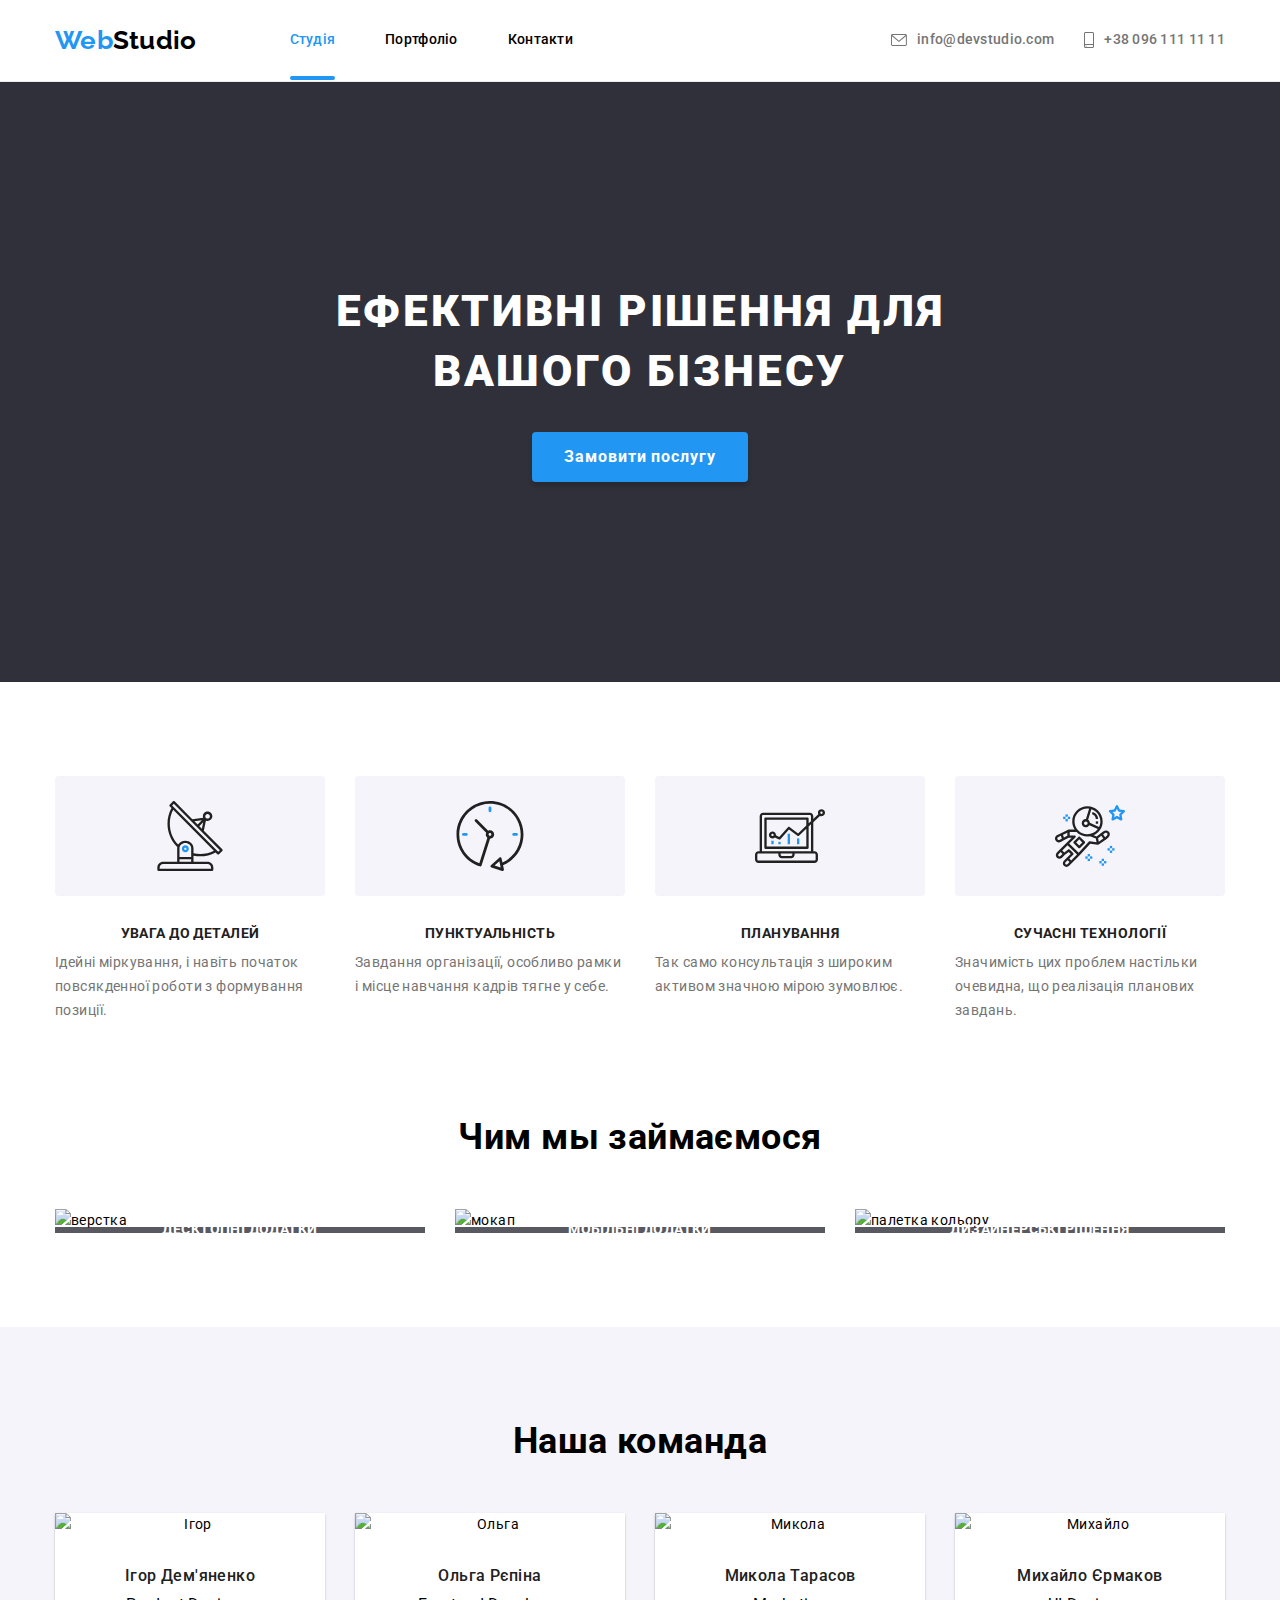
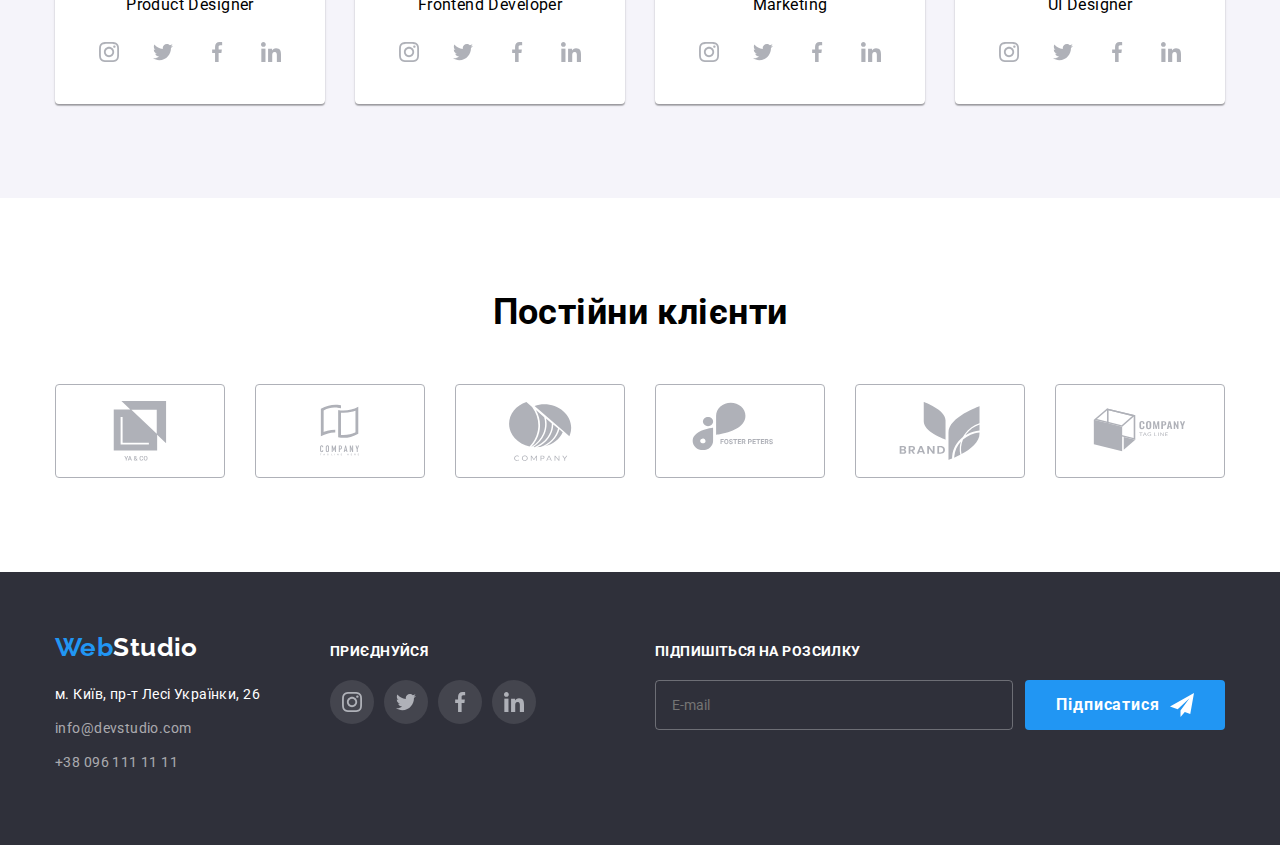
==== index.html @ fe209a36 "Адаптирует меню под телефоны" ====
<!DOCTYPE html>
<html lang="uk">
<head>
    <meta charset="UTF-8">
    <meta http-equiv="X-UA-Compatible" content="IE=edge">
    <meta name="viewport" content="width=device-width, initial-scale=1.0">
    <title>Webstudio</title>
    
    <link rel="preconnect" href="https://fonts.googleapis.com">
<link rel="preconnect" href="https://fonts.gstatic.com" crossorigin>
<link href="https://fonts.googleapis.com/css2?family=Raleway:wght@700&display=swap" rel="stylesheet" >
<link href="https://fonts.googleapis.com/css2?family=Roboto:wght@400;500;700;900&display=swap" rel="stylesheet">
<link rel="stylesheet" href="https://cdnjs.cloudflare.com/ajax/libs/modern-normalize/1.1.0/modern-normalize.min.css">
<link rel="stylesheet" href="./css/main.min.css">
</head>
<body>
        <header class="header">
          <div class="container header__container">
          <nav class="navigation">
            <a href="./index.html" class="logo logo--head"><span class="logo--web">Web</span>Studio</a>
           
        <ul class="navigation-list">
            <li class="navigation__item"><a href="./index.html" class="navigation__link navigation__link--current ">Студія</a></li>
            <li class="navigation__item"><a href="./portfolio.html" class="navigation__link ">Портфоліо</a></li>
            <li class="navigation__item"><a href="" class="navigation__link">Контакти</a></li>
        </ul>
            </nav>
          <ul class="contact">
              <li class="contact__list">
              <a href="mailto:info@devstudio.com" class="contact__link"><svg class="contact__icon contact__icon--mail"><use href="./images/symbol-defs.svg#icon-envelope" ></use></svg>info@devstudio.com</a>
            </li>
              <li class="contact__list"><a href="tel:+380961111111" class="contact__link"><svg class="contact__icon contact__icon--phone"><use href="./images/symbol-defs.svg#icon-smartphone"></use></svg>+38 096 111 11 11</a></li>
        </ul>
         <button
          class="menu-toggle js-open-menu" aria-expanded="false" aria-controls="mobile-menu">
          <svg width="40px" height="40px">
            <use href="./images/symbol-defs.svg#icon-menu"></use>
          </svg></button>
        
            </div>
        </header>
    <main> 
       <!-- hero section --> 
      <section class="hero hero--overlay">
        <div class="container hero--container ">
        <h1 class="hero__text">Ефективні рішення для вашого бізнесу</h1>
        <button type="button" class="hero__button button" data-modal-open>Замовити послугу</button>
      </div>
      </section>
        <!--  feature -->
      <section class="section"> <div class="container ">
        <h2 class="hidden">Особливості</h2> 
        <ul class="feature">
          <li class="feature__list">
            <div class="feature__icon">
            <svg width="70" height="70" >
              <use href="./images/symbol-defs.svg#icon-antenna" ></use>
            </svg></div>
          <h3 class="feature__title">УВАГА ДО ДЕТАЛЕЙ</h3>
            <p class="feature__text">Ідейні міркування, і навіть початок повсякденної роботи з формування позиції.</p>
          </li>
          <li class="feature__list">
            <div class="feature__icon">
              <svg width="70" height="70">
                <use href="./images/symbol-defs.svg#icon-clock" ></use>
              </svg>
            </div>
            <h3 class="feature__title">ПУНКТУАЛЬНІСТЬ</h3>
            <p class="feature__text">Завдання організації, особливо рамки і місце навчання кадрів тягне у себе.</p>
          </li>
          <li class="feature__list">
            <div class="feature__icon">
              <svg width="70" height="70" >
                <use href="./images/symbol-defs.svg#icon-diagram" ></use>
              </svg>
            </div>
            <h3 class="feature__title">ПЛАНУВАННЯ</h3>
            <p class="feature__text">Так само консультація з широким активом значною мірою зумовлює.</p>
          </li>
          <li class="feature__list">
            <div class="feature__icon">
              <svg width="70" height="70">
                <use href="./images/symbol-defs.svg#icon-astronaut" ></use>
              </svg>
            </div>
            <h3 class="feature__title">СУЧАСНІ ТЕХНОЛОГІЇ</h3>
            <p class="feature__text">Значимість цих проблем настільки очевидна, що реалізація планових завдань.</p>
          </li>
        </ul>
      </div>

      </section>
        <!-- work -->
      <section class="section work"> <div class="container">
        <h2 class="title-name work__title">Чим мы займаємося</h2>
        <ul class="work__list">
          <li class="work__img">
            <img src="./images/htmlcoding.jpg" alt="верстка" width="370">  
            <p class="work__text ">Десктопні додатки</p>
          </li>
          <li class="work__img">
            <img src="./images/mockup.jpg" alt="мокап" width="370" >
            <p class="work__text ">мобільні додатки</p>
          </li>
          <li class="work__img">
            <img src="./images/design.jpg" alt="палетка кольору" width="370" >
            <p class="work__text ">Дизайнерські рішення</p>
          </li>
        </ul>
      </div>

      </section>
       <!-- team -->
      <section class=" section  section__team">
        <div class="container">
        <h2 class="title-name">Наша команда</h2>
        <ul class="team__list">
          <li class="team__card">
            <img src="./images/igor-photo.jpg" alt="Ігор" width="270">
            <h3 class="team__name">Ігор Дем'яненко</h3>
            <p class="team__job">Product Designer</p>
            <ul class="team__link">
              <li class="link__list"><a href="" class="link__icon"><svg  width="20px" height="20px"><use href="./images/symbol-defs.svg#icon-instagram" ></use></svg></a></li>
              <li class="link__list"><a href="" class="link__icon"><svg  width="20px" height="20px"><use href="./images/symbol-defs.svg#icon-twitter" ></use></svg></a></li>
              <li class="link__list"><a href="" class="link__icon"><svg  width="20px" height="20px"><use href="./images/symbol-defs.svg#icon-facebook"></use></svg></a></li>
              <li class="link__list"><a href="" class="link__icon"><svg  width="20px" height="20px"><use href="./images/symbol-defs.svg#icon-linkedin"></use></svg></a></li>
            </ul>
          </li>
          <li class="team__card"><img src="./images/olha-photo.jpg" alt="Ольга" width="270">
            <h3 class="team__name">Ольга Рєпіна</h3>
            <p class="team__job">Frontend Developer</p>
            <ul class="team__link">
              <li class="link__list"><a href="" class="link__icon"><svg  width="20px" height="20px"><use href="./images/symbol-defs.svg#icon-instagram" ></use></svg></a></li>
              <li class="link__list"><a href="" class="link__icon"><svg  width="20px" height="20px"><use href="./images/symbol-defs.svg#icon-twitter" ></use></svg></a></li>
              <li class="link__list"><a href="" class="link__icon"><svg  width="20px" height="20px"><use href="./images/symbol-defs.svg#icon-facebook"></use></svg></a></li>
              <li class="link__list"><a href="" class="link__icon"><svg  width="20px" height="20px"><use href="./images/symbol-defs.svg#icon-linkedin"></use></svg></a></li>
            </ul>
          </li>
          <li class="team__card"><img src="./images/mikolay-photo.jpg" alt="Микола" width="270">
            <h3 class="team__name">Микола Тарасов</h3>
            <p class="team__job">Marketing</p>
            <ul class="team__link">
              <li class="link__list"><a href="" class="link__icon"><svg  width="20px" height="20px"><use href="./images/symbol-defs.svg#icon-instagram" ></use></svg></a></li>
              <li class="link__list"><a href="" class="link__icon"><svg  width="20px" height="20px"><use href="./images/symbol-defs.svg#icon-twitter" ></use></svg></a></li>
              <li class="link__list"><a href="" class="link__icon"><svg  width="20px" height="20px"><use href="./images/symbol-defs.svg#icon-facebook"></use></svg></a></li>
              <li class="link__list"><a href="" class="link__icon"><svg  width="20px" height="20px"><use href="./images/symbol-defs.svg#icon-linkedin"></use></svg></a></li>
            </ul>
          </li>
          <li class="team__card"><img src="./images/mihail-photo.jpg" alt="Михайло" width="270">
            <h3 class="team__name">Михайло Єрмаков</h3>
            <p class="team__job">UI Designer</p>
            <ul class="team__link">
              <li class="link__list"><a href="" class="link__icon"><svg  width="20px" height="20px"><use href="./images/symbol-defs.svg#icon-instagram" ></use></svg></a></li>
              <li class="link__list"><a href="" class="link__icon"><svg  width="20px" height="20px"><use href="./images/symbol-defs.svg#icon-twitter" ></use></svg></a></li>
              <li class="link__list"><a href="" class="link__icon"><svg  width="20px" height="20px"><use href="./images/symbol-defs.svg#icon-facebook"></use></svg></a></li>
              <li class="link__list"><a href="" class="link__icon"><svg  width="20px" height="20px"><use href="./images/symbol-defs.svg#icon-linkedin"></use></svg></a></li>
            </ul>
            
            
          </li>
        </ul></div>

      </section>
      <section class="section"><div class="container">
        <h2 class="title-name">Постійни клієнти</h2>
      <ul class="client">
        <li class="client__list"><a href="" class="client__link"><svg class="client__icon" width="106" height="60"><use href="./images/symbol-defs.svg#icon-group-1" ></use></svg></a></li>
        <li class="client__list"><a href="" class="client__link"><svg class="client__icon" width="106" height="60"><use href="./images/symbol-defs.svg#icon-group-2" ></use></svg></a></li>
        <li class="client__list"><a href="" class="client__link"><svg class="client__icon" width="106" height="60"><use href="./images/symbol-defs.svg#icon-group-3" ></use></svg></a></li>
        <li class="client__list"><a href="" class="client__link"><svg class="client__icon" width="106" height="60"><use href="./images/symbol-defs.svg#icon-group-4" ></use></svg></a></li>
        <li class="client__list"><a href="" class="client__link"><svg class="client__icon" width="106" height="60"><use href="./images/symbol-defs.svg#icon-group-5" ></use></svg></a></li>
        <li class="client__list"><a href="" class="client__link"><svg class="client__icon" width="106" height="60"><use href="./images/symbol-defs.svg#icon-group-6" ></use></svg></a></li>
        
      </ul>
      </div>
      </section>
    </main>
    <footer class="footer"><div class="container footer__container">
      <div class="adress ">
      <a href="./index.html" class="logo logo--footer"><span class="logo--web">Web</span>Studio</a>
      <address>
        <ul class="footer__list">
          <li class="footer__list--item"><a href="https://goo.gl/maps/ZqjTsLUUrZiquDYZA" target="_blank" rel="noopener noreferrer" class="adress ">м. Київ, пр-т Лесі Українки, 26</a></li>
          <li class="footer__list--item"><a href="mailto:info@devstudio.com"class=" footer__link ">info@devstudio.com</a></li>
          <li class="footer__list--item"><a href="tel:+380961111111" class=" footer__link ">+38 096 111 11 11</a></li>
        </ul>
      
       </address>
      </div>
      <div class="footer__social--group">
        <b class="footer__title">Приєднуйся</b>
        <ul class="footer__social">
          <li class="link__list"><a href="" class="link__icon link__icon--footer"><svg  width="20px" height="20px"><use href="./images/symbol-defs.svg#icon-instagram" ></use></svg></a></li>
          <li class="link__list"><a href="" class="link__icon link__icon--footer"><svg  width="20px" height="20px"><use href="./images/symbol-defs.svg#icon-twitter" ></use></svg></a></li>
          <li class="link__list"><a href="" class="link__icon link__icon--footer"><svg  width="20px" height="20px"><use href="./images/symbol-defs.svg#icon-facebook"></use></svg></a></li>
          <li class="link__list"><a href="" class="link__icon link__icon--footer"><svg  width="20px" height="20px"><use href="./images/symbol-defs.svg#icon-linkedin"></use></svg></a></li>
          
        </ul></div>
         <div class="footer__form">
          <p class="footer__form--title">підпишіться на розсилку</p>
          <form name="signup-form" class="form">
            <label for="">
              <input type="email" name="email" placeholder="E-mail" class="form--input">
            </label>
            <button type="submit" class="form--button">Підписатися
              <svg width="24px" height="24px" class="form--icon">
                <use href="./images/symbol-defs.svg#icon-send"></use>
              </svg>
            </button>

          </form>
         </div>
      </div>
    </footer>
    <div class="backdrop is-hidden" data-modal>
      <div class="modal-form">
        <button class="button--close" data-modal-close>
          <svg width="18px" height="18px" ><use href="./images/symbol-defs.svg#icon-close"></use></svg>
        </button>
        <form name="modal-form" class="modal">
          <p class="modal__title">Залишайте свої дані,ми вам передзвонимо</p>
          <label class="modal__label">Ім'я
            <div class="modal__input--position">
              <input type="text" name="user-name" class="modal__input">
              <svg width="12px" height="12px" class="modal__icon"><use href="./images/symbol-defs.svg#icon-user"></use></svg>
            </div>
          </label>
          <label class="modal__label">Телефон
            <div class="modal__input--position">
              <input type="tel" name="phone-number" class="modal__input">
              <svg width="13px" height="13px" class="modal__icon"><use href="./images/symbol-defs.svg#icon-phone"></use></svg>
            </div>
          </label>
          <label class="modal__label">Пошта
            <div class="modal__input--position">
              <input type="email" name="email" class="modal__input">
              <svg width="15px" height="12px" class="modal__icon"><use href="./images/symbol-defs.svg#icon-mail"></use></svg>
            </div>
          </label>
          <label class="modal__label">Коментар
            <textarea name="coment" class="modal__input modal__input--textarea" placeholder="Введіть текст"></textarea>
          </label>
          <label class="modal__label--checkbox">
            <input type="checkbox" name="checkbox" value="Погоджуюсь з розсилкою та приймаю" class="modal__input--checkbox">
            <svg width="16px" height="15px" class="modal__icon--vector"><use href="./images/symbol-defs.svg#icon-vector"></use></svg>
            <svg width="16px" height="15px" class="modal__icon--check"><use href="./images/symbol-defs.svg#icon-check"></use></svg>
            Погоджуюсь з розсилкою та приймаю
            <a href="" class="checkbox-link"> Умови договору</a>

          </label>
          <div class="modal__button--position">
            <button type="submit" class="modal__button">Відправити</button>

          </div>


        </form>
      
      </div>
    </div>
    <div class="menu-container js-menu-container" id="mobile-menu">
      <button class="menu-toggle js-close-menu">
        <svg width="40px" height="40px">
          <use href="/images/symbol-defs.svg#icon-close-menu"></use>
        </svg>
      </button>
      <ul class="mobile-menu__navigation">
            <li><a href="./index.html" class="mobile-menu__link">Студия</a></li>
            <li><a href="./portfolio.html" class="mobile-menu__link">Портфолио</a></li>
            <li><a href="" class="mobile-menu__link">Контакты</a></li>
        </ul>
        <ul class="mobile-menu__navigation mobile-contact">
            <li class="mobile-contact__item">
                <a class="mobile-contact__link" href="tel:+380961111111">+38 096 111 11 11</a>
            </li>
            <li class="mobile-contact__item">
                <a class="mobile-contact__link" href="mailto:info@devstudio.com">info@devstudio.com</a>
            </li>
        </ul>
        <ul class="mobile-menu__navigation mobile-socialmedia">
            <li>
                <a class="mobile-socialmedia_link" href="">Instagram</a>
            </li>
            <li>
                <a class="mobile-socialmedia_link" href="">Twitter</a>
            </li>
            <li>
                <a class="mobile-socialmedia_link" href="">Facebook</a>
            </li>
            <li>
                <a class="mobile-socialmedia_link" href="">Linkedin</a>
            </li>
        </ul>


    </div>

<script src="./js/modal.js"></script>
<script src="./js/mobile-menu.js"></script>
</body>
</html>
---- css/main.min.css ----
body{font-family:"Roboto",sans-serif;background-color:#fff;font-weight:400;font-size:14px;line-height:1.71;letter-spacing:.03em}body.is-open{overflow:hidden}h1,h2,h3,h4,h5,h6,p,ul{margin:0;padding:0}a{text-decoration:none}li{list-style:none}img{display:block}.button{font-family:"Roboto",sans-serif;cursor:pointer}.container{padding-left:15px;padding-right:15px;margin-left:auto;margin-right:auto}@media screen and (min-width: 480px){.container{width:480px}}@media screen and (min-width: 768px){.container{width:768px}}@media screen and (min-width: 1200px){.container{width:1200px}}.section{padding-top:60px;padding-bottom:60px}@media screen and (min-width: 1200px){.section{padding-top:94px;padding-bottom:94px}}.hidden{position:absolute;width:1px;height:1px;margin:-1px;border:0;padding:0;white-space:nowrap;-webkit-clip-path:inset(100%);clip-path:inset(100%);clip:rect(0 0 0 0);overflow:hidden}.title-name{color:var(--h-text-color);font-weight:700;font-size:36px;line-height:1.16;text-align:center;margin-bottom:30px}@media screen and (min-width: 1200px){.title-name{margin-bottom:50px}}.header{position:relative;border-bottom:1px solid #ececec;font-family:"Roboto";font-style:normal;font-weight:500;font-size:14px;line-height:1.14;letter-spacing:.02em}.header__container{display:-webkit-box;display:-ms-flexbox;display:flex;-webkit-box-align:center;-ms-flex-align:center;align-items:center}.navigation{display:-webkit-box;display:-ms-flexbox;display:flex;-webkit-box-align:center;-ms-flex-align:center;align-items:center}.navigation-list{display:-webkit-box;display:-ms-flexbox;display:flex;-webkit-box-align:center;-ms-flex-align:center;align-items:center}.navigation-list{display:none}@media screen and (min-width: 768px){.navigation-list{display:-webkit-box;display:-ms-flexbox;display:flex}}.navigation__item{margin-right:50px}.navigation__item:last-child{margin-right:0}.navigation__link{display:block;padding-top:32px;padding-bottom:32px;color:#000;position:relative;-webkit-transition-property:color;transition-property:color;-webkit-transition-duration:250ms;transition-duration:250ms;-webkit-transition-timing-function:cubic-bezier(0.4, 0, 0.2, 1);transition-timing-function:cubic-bezier(0.4, 0, 0.2, 1)}.navigation__link--current{color:#2196f3}.navigation__link--current::after{position:absolute;display:-webkit-box;display:-ms-flexbox;display:flex;bottom:0;right:0;content:"";width:100%;height:4px;background-color:#2196f3;border-radius:2px}.navigation__link:hover,.navigation__link:focus{color:#2196f3}.contact__link{display:-webkit-box;display:-ms-flexbox;display:flex;-webkit-box-align:center;-ms-flex-align:center;align-items:center;color:#757575;font-weight:500;font-size:14px;line-height:1.14;letter-spacing:.02em;-webkit-transition-property:color,fill;transition-property:color,fill;-webkit-transition-duration:250ms;transition-duration:250ms;-webkit-transition-timing-function:cubic-bezier(0.4, 0, 0.2, 1);transition-timing-function:cubic-bezier(0.4, 0, 0.2, 1)}.contact__link:hover,.contact__link:focus{color:#2196f3;fill:#2196f3}@media screen and (min-width: 1200px){.contact__list:last-child{margin-left:30px}}.contact__icon{margin-right:10px;fill:currentColor}.contact__icon--phone{width:10px;height:16px}.contact__icon--mail{width:16px;height:12px}.contact{display:none;color:#212121;font-weight:500;font-size:14px;line-height:1.14;letter-spacing:.02em;-webkit-transition-property:color;transition-property:color;-webkit-transition-duration:250ms;transition-duration:250ms;-webkit-transition-timing-function:cubic-bezier(0.4, 0, 0.2, 1);transition-timing-function:cubic-bezier(0.4, 0, 0.2, 1);margin-left:auto}@media screen and (min-width: 768px){.contact{display:block;position:relative}}@media screen and (min-width: 1200px){.contact{display:-webkit-box;display:-ms-flexbox;display:flex;-webkit-box-align:center;-ms-flex-align:center;align-items:center;-webkit-box-pack:center;-ms-flex-pack:center;justify-content:center}}@media screen and (min-width: 768px)and (max-width: 1199px){.contact__list:last-child{margin-top:10px}}@media screen and (min-width: 1200px){.contact__list:last-child{margin-left:30px}}.footer{padding-top:60px;padding-bottom:60px;background-color:#2f303a}@media screen and (max-width: 767px){.footer{text-align:center}}.adress{color:#fff;font-style:normal;font-weight:400;font-size:14px;line-height:1.71}@media screen and (max-width: 1199px){.adress{text-align:center}}.footer__link{font-style:normal;color:rgba(255,255,255,.6);font-size:14px;line-height:1.71;-webkit-transition-property:color;transition-property:color;-webkit-transition-duration:250ms;transition-duration:250ms;-webkit-transition-timing-function:cubic-bezier(0.4, 0, 0.2, 1);transition-timing-function:cubic-bezier(0.4, 0, 0.2, 1)}.footer__link:hover,.footer__link:focus{color:#2196f3;fill:#2196f3}@media screen and (max-width: 767px){.footer__list,.footer__social--group{margin-bottom:60px}.footer__social{-webkit-box-align:center;-ms-flex-align:center;align-items:center;-webkit-box-pack:center;-ms-flex-pack:center;justify-content:center}}@media screen and (min-width: 768px){.footer__social--group{margin-left:auto}}@media screen and (min-width: 1200px){.footer__social--group{margin-left:70px}}.footer__list--item{margin-bottom:10px}.footer__list--item--item:last-child{margin-bottom:0}.footer__social,.footer__title{display:-webkit-box;display:-ms-flexbox;display:flex}.footer__title{display:inline-block;margin-bottom:20px;font-weight:700;font-size:14px;line-height:1.14;letter-spacing:.03em;text-transform:uppercase;color:#fff}@media screen and (min-width: 768px){.footer__container{display:-webkit-box;display:-ms-flexbox;display:flex;-webkit-box-align:baseline;-ms-flex-align:baseline;align-items:baseline;-ms-flex-wrap:wrap;flex-wrap:wrap}}.link__icon--footer{background-color:rgba(255,255,255,.1);fill:#fff}.link__icon--footer:focus,.link__icon--footer:hover{background-color:#2196f3;fill:#fff}@media screen and (min-width: 768px)and (max-width: 1199px){.footer__form{margin-left:auto;margin-right:auto;margin-top:60px;text-align:center}}@media screen and (min-width: 1200px){.footer__form{margin-left:auto}}.footer__form--title{margin-bottom:20px;font-weight:700;font-size:14px;line-height:1.14;letter-spacing:.03em;text-transform:uppercase;color:#fff}@media screen and (min-width: 1200px){.form{display:-webkit-box;display:-ms-flexbox;display:flex}}.form--input{min-width:300px;height:50px;padding-left:16px;padding-right:16px;border:1px solid rgba(255,255,255,.3);border-radius:4px;background-color:inherit;color:#fff;-webkit-transition:border 250ms cubic-bezier(0.4, 0, 0.2, 1);transition:border 250ms cubic-bezier(0.4, 0, 0.2, 1)}.form--input:focus{outline:none;border:1px solid #2196f3}@media screen and (min-width: 480px){.form--input{width:450px}}@media screen and (min-width: 1200px){.form--input{width:358px}}.form--icon{margin-left:10px}.logo{font-family:"Raleway",sans-serif;font-weight:700;font-size:26px;line-height:1.19}.logo--head{display:-webkit-box;display:-ms-flexbox;display:flex;color:#000;padding-top:16px;padding-bottom:16px}@media screen and (min-width: 768px){.logo--head{margin-right:87px;padding-top:26px;padding-bottom:26px}}@media screen and (min-width: 1200px){.logo--head{margin-right:93px;padding-top:25px;padding-bottom:25px}}.logo--web{color:#2196f3}.logo--footer{display:block;margin-bottom:20px;color:#fff}.button--close{display:-webkit-box;display:-ms-flexbox;display:flex;position:absolute;padding:0;-webkit-box-pack:center;-ms-flex-pack:center;justify-content:center;-webkit-box-align:center;-ms-flex-align:center;align-items:center;top:8px;right:8px;width:30px;height:30px;background-color:#fff;border:1px solid rgba(0,0,0,.1);border-radius:50%;cursor:pointer;-webkit-transition:fill 250ms cubic-bezier(0.4, 0, 0.2, 1);transition:fill 250ms cubic-bezier(0.4, 0, 0.2, 1)}.button--close:hover,.button--close:focus{fill:#2196f3}.modal__button{padding:0;width:200px;height:50px;font-weight:700;line-height:1.88;letter-spacing:.06em;font-size:16px;background-color:#2196f3;color:#fff;border-radius:4px;border:none;-webkit-transition:background-color 250ms cubic-bezier(0.4, 0, 0.2, 1),-webkit-box-shadow 250ms cubic-bezier(0.4, 0, 0.2, 1);transition:background-color 250ms cubic-bezier(0.4, 0, 0.2, 1),-webkit-box-shadow 250ms cubic-bezier(0.4, 0, 0.2, 1);transition:background-color 250ms cubic-bezier(0.4, 0, 0.2, 1),box-shadow 250ms cubic-bezier(0.4, 0, 0.2, 1);transition:background-color 250ms cubic-bezier(0.4, 0, 0.2, 1),box-shadow 250ms cubic-bezier(0.4, 0, 0.2, 1),-webkit-box-shadow 250ms cubic-bezier(0.4, 0, 0.2, 1);cursor:pointer}.modal__button:hover,.modal__button:focus{-webkit-box-shadow:0px 4px 4px rgba(0,0,0,.15);box-shadow:0px 4px 4px rgba(0,0,0,.15);background-color:#188ce8}.modal__button--position{display:-webkit-box;display:-ms-flexbox;display:flex;-webkit-box-align:center;-ms-flex-align:center;align-items:center;-webkit-box-pack:center;-ms-flex-pack:center;justify-content:center}.hero__button{margin-top:30px;padding:10px 32px;-webkit-box-shadow:0px 4px 4px rgba(0,0,0,.15);box-shadow:0px 4px 4px rgba(0,0,0,.15);border-radius:4px;border:none;background-color:#2196f3;color:#fff;font-weight:700;font-size:16px;line-height:1.87;text-align:center;letter-spacing:.06em;-webkit-transition-property:background-color;transition-property:background-color;-webkit-transition-duration:250ms;transition-duration:250ms;-webkit-transition-timing-function:cubic-bezier(0.4, 0, 0.2, 1);transition-timing-function:cubic-bezier(0.4, 0, 0.2, 1)}.hero__button:hover,.hero__button:focus{background-color:#188ce8}.button-box{display:-webkit-box;display:-ms-flexbox;display:flex;margin-bottom:40px}.button-box--list{margin-right:8px}.button-box--list:last-child{margin-right:0}@media screen and (min-width: 320px)and (max-width: 340px){.button-box--list:not(:last-child){margin-bottom:15px}}@media screen and (min-width: 341px)and (max-width: 767px){.button-box--list:nth-child(-n+5){margin-bottom:15px}}@media screen and (max-width: 767px){.button-box{-ms-flex-wrap:wrap;flex-wrap:wrap;-webkit-box-pack:start;-ms-flex-pack:start;justify-content:flex-start}}@media screen and (min-width: 768px){.button-box{-webkit-box-pack:center;-ms-flex-pack:center;justify-content:center;margin-bottom:30px}}@media screen and (min-width: 1200px){.button-box{margin-bottom:50px}}.button--filters{padding:6px 22px;background-color:#f5f4fa;font-weight:500;font-size:16px;line-height:1.62;border:none;border-radius:4px;-webkit-transition-property:background-color,color,-webkit-box-shadow;transition-property:background-color,color,-webkit-box-shadow;transition-property:background-color,color,box-shadow;transition-property:background-color,color,box-shadow,-webkit-box-shadow;-webkit-transition-duration:250ms;transition-duration:250ms;-webkit-transition-timing-function:cubic-bezier(0.4, 0, 0.2, 1);transition-timing-function:cubic-bezier(0.4, 0, 0.2, 1)}.button--filters:hover,.button--filters:focus{-webkit-box-shadow:0px 3px 1px rgba(0,0,0,.1),0px 1px 2px rgba(0,0,0,.08),0px 2px 2px rgba(0,0,0,.12);box-shadow:0px 3px 1px rgba(0,0,0,.1),0px 1px 2px rgba(0,0,0,.08),0px 2px 2px rgba(0,0,0,.12);background-color:#2196f3;color:#fff}.form--button{display:-webkit-box;display:-ms-flexbox;display:flex;-webkit-box-align:center;-ms-flex-align:center;align-items:center;-webkit-box-pack:center;-ms-flex-pack:center;justify-content:center;width:200px;height:50px;padding:0;font-weight:700;line-height:1.88;letter-spacing:.06em;font-size:16px;background-color:#2196f3;color:#fff;border-radius:4px;border:none;fill:#fff;-webkit-transition:background-color 250ms cubic-bezier(0.4, 0, 0.2, 1),-webkit-box-shadow 250ms cubic-bezier(0.4, 0, 0.2, 1);transition:background-color 250ms cubic-bezier(0.4, 0, 0.2, 1),-webkit-box-shadow 250ms cubic-bezier(0.4, 0, 0.2, 1);transition:background-color 250ms cubic-bezier(0.4, 0, 0.2, 1),box-shadow 250ms cubic-bezier(0.4, 0, 0.2, 1);transition:background-color 250ms cubic-bezier(0.4, 0, 0.2, 1),box-shadow 250ms cubic-bezier(0.4, 0, 0.2, 1),-webkit-box-shadow 250ms cubic-bezier(0.4, 0, 0.2, 1);cursor:pointer}@media screen and (max-width: 1199px){.form--button{margin-left:auto;margin-right:auto;margin-top:20px}}@media screen and (min-width: 1200px){.form--button{margin-left:12px}}.form--button:hover,.form--button:focus{-webkit-box-shadow:0px 4px 4px rgba(0,0,0,.15);box-shadow:0px 4px 4px rgba(0,0,0,.15);background-color:#188ce8}.hero{max-width:1600px;margin-left:auto;margin-right:auto;background-color:#2f303a}.hero--container{text-align:center;margin-left:auto;margin-right:auto;padding-top:118px;padding-bottom:118px}@media screen and (min-width: 1200px){.hero--container{padding-top:200px;padding-bottom:200px}}.hero--overlay{max-width:1600px;max-height:600px;margin-left:auto;margin-right:auto;background-image:-webkit-gradient(linear, left top, right top, from(rgba(47, 48, 58, 0.4)), to(rgba(47, 48, 58, 0.4))),url(../images/background-hero.jpg);background-image:linear-gradient(to right, rgba(47, 48, 58, 0.4), rgba(47, 48, 58, 0.4)),url(../images/background-hero.jpg);background-position:center;background-repeat:no-repeat;background-size:cover}.hero__text{max-width:800px;margin-left:auto;margin-right:auto;color:#fff;font-weight:900;font-size:44px;line-height:1.36;letter-spacing:.06em;text-transform:uppercase}@media screen and (min-width: 768px){.feature{display:-webkit-box;display:-ms-flexbox;display:flex;-ms-flex-wrap:wrap;flex-wrap:wrap;margin:-15px}}@media screen and (max-width: 767px){.feature__list:not(:last-child){margin-bottom:30px}}@media screen and (min-width: 768px){.feature__list{width:calc((100% - 60px)/2);margin:15px}}@media screen and (min-width: 1200px){.feature__list{width:calc((100% - 120px)/4);margin:15px}}.feature__icon{display:-webkit-box;display:-ms-flexbox;display:flex;-webkit-box-pack:center;-ms-flex-pack:center;justify-content:center;-webkit-box-align:center;-ms-flex-align:center;align-items:center;height:120px;background-color:#f5f4fa;border-radius:4px;margin-bottom:30px}.feature__text{color:#757575}.feature__title{text-align:center;margin-bottom:10px;color:#212121;font-weight:700;font-size:14px;line-height:1.14;text-transform:uppercase}.work{padding-top:0}@media screen and (max-width: 1199px){.work{display:none}}.work__title{margin-bottom:50px}.work__img{position:relative;margin-right:30px}.work__img:last-child{margin-right:0}.work__text{position:absolute;bottom:0;display:-webkit-box;display:-ms-flexbox;display:flex;-webkit-box-pack:center;-ms-flex-pack:center;justify-content:center;-webkit-box-align:center;-ms-flex-align:center;align-items:center;font-weight:700;font-size:14px;line-height:1.14;letter-spacing:.03em;text-transform:uppercase;color:#fff;background-color:rgba(47,48,58,.8);width:100%;height:25%}.work__list{display:-webkit-box;display:-ms-flexbox;display:flex}.section__team{background-color:#f5f4fa}.team__list{margin-top:50px}@media screen and (min-width: 768px){.team__list{display:-webkit-box;display:-ms-flexbox;display:flex;text-align:center;-ms-flex-wrap:wrap;flex-wrap:wrap;margin:-15px}}.team__card{padding-bottom:30px;text-align:center;-webkit-box-shadow:0px 1px 3px rgba(0,0,0,.12),0px 1px 1px rgba(0,0,0,.14),0px 2px 1px rgba(0,0,0,.2);box-shadow:0px 1px 3px rgba(0,0,0,.12),0px 1px 1px rgba(0,0,0,.14),0px 2px 1px rgba(0,0,0,.2);border-radius:0px 0px 4px 4px;background-color:#fff}@media screen and (max-width: 767px){.team__card:not(:last-child){margin-bottom:30px}}@media screen and (min-width: 768px){.team__card{width:calc((100% - 60px)/2);margin:15px}}@media screen and (min-width: 1200px){.team__card{width:calc((100% - 120px)/4)}}.team__link{display:-webkit-box;display:-ms-flexbox;display:flex;-webkit-box-pack:center;-ms-flex-pack:center;justify-content:center}.link__list:nth-child(n+2){margin-left:10px}.link__icon{display:block;display:-webkit-box;display:-ms-flexbox;display:flex;-webkit-box-pack:center;-ms-flex-pack:center;justify-content:center;-webkit-box-align:center;-ms-flex-align:center;align-items:center;margin:0px;width:44px;height:44px;border-radius:50%;fill:#afb1b8;-webkit-transition-property:background-color,fill;transition-property:background-color,fill;-webkit-transition-duration:250ms;transition-duration:250ms;-webkit-transition-timing-function:cubic-bezier(0.4, 0, 0.2, 1);transition-timing-function:cubic-bezier(0.4, 0, 0.2, 1)}.link__icon:hover,.link__icon:focus{background-color:#2196f3;fill:#fff}.team__name{margin-top:30px;margin-bottom:10px;color:#212121;font-weight:500;font-size:16px;line-height:1.18}.team__job{font-size:16px;line-height:1.18;margin-bottom:16px}.client{display:-webkit-box;display:-ms-flexbox;display:flex;-ms-flex-wrap:wrap;flex-wrap:wrap;margin:-15px}.client__link{display:block;display:-webkit-box;display:-ms-flexbox;display:flex;-webkit-box-pack:center;-ms-flex-pack:center;justify-content:center;-webkit-box-align:center;-ms-flex-align:center;align-items:center;padding-top:16px;padding-bottom:16px;padding-left:52px;padding-right:52px;fill:#afb1b8;border:1px solid #afb1b8;border-radius:4px;-webkit-transition-property:border-color,fill;transition-property:border-color,fill;-webkit-transition-duration:250ms;transition-duration:250ms;-webkit-transition-timing-function:cubic-bezier(0.4, 0, 0.2, 1);transition-timing-function:cubic-bezier(0.4, 0, 0.2, 1)}@media screen and (min-width: 768px){.client__link{padding-left:60px;padding-right:60px}}@media screen and (min-width: 1200px){.client__link{padding-left:32px;padding-right:32px}}.client__link:focus,.client__link:hover{fill:#2196f3;border-color:#2196f3}@media screen and (max-width: 767px){.client__list{width:calc((100% - 60px)/2);margin:15px}}@media screen and (min-width: 768px){.client__list{width:calc((100% - 90px)/3);margin:15px}}@media screen and (min-width: 1200px){.client__list{width:calc((100% - 180px)/6)}}.modal{padding:40px}.modal-form{position:absolute;top:50%;left:50%;background-color:#fff;-webkit-box-shadow:0px 1px 3px rgba(0,0,0,.12),0px 1px 1px rgba(0,0,0,.14),0px 2px 1px rgba(0,0,0,.2);box-shadow:0px 1px 3px rgba(0,0,0,.12),0px 1px 1px rgba(0,0,0,.14),0px 2px 1px rgba(0,0,0,.2);border-radius:4px;-webkit-transform:translate(-50%, -50%) scale(1);transform:translate(-50%, -50%) scale(1);-webkit-transition:-webkit-transform 250ms cubic-bezier(0.4, 0, 0.2, 1);transition:-webkit-transform 250ms cubic-bezier(0.4, 0, 0.2, 1);transition:transform 250ms cubic-bezier(0.4, 0, 0.2, 1);transition:transform 250ms cubic-bezier(0.4, 0, 0.2, 1), -webkit-transform 250ms cubic-bezier(0.4, 0, 0.2, 1)}@media screen and (min-width: 480px){.modal-form{min-width:450px;min-height:609px}}@media screen and (min-width: 1200px){.modal-form{width:528px;height:581px}}.modal__title{display:block;margin-bottom:12px;font-weight:700;font-size:20px;line-height:1.15;text-align:center;letter-spacing:.03em;color:#212121}.modal__title+.modal__title{margin-top:0}.modal__label{display:block;font-weight:400;font-size:12px;line-height:1.16;letter-spacing:.01em;color:#757575}.modal__label+.modal__label{margin-top:10px}.modal__label:focus-within .modal__input{outline:none;border:1px solid #2196f3}.modal__label:focus-within .modal__icon{fill:#2196f3}.modal__input{display:block;width:100%;height:40px;padding-left:42px;padding-right:42px;margin-top:4px;border:1px solid rgba(33,33,33,.2);border-radius:4px;-webkit-transition:border 250ms cubic-bezier(0.4, 0, 0.2, 1);transition:border 250ms cubic-bezier(0.4, 0, 0.2, 1)}.modal__input--position{position:relative}.modal__icon{position:absolute;top:50%;left:12px;-webkit-transform:translateY(-50%);transform:translateY(-50%);-webkit-transition:fill 250ms cubic-bezier(0.4, 0, 0.2, 1);transition:fill 250ms cubic-bezier(0.4, 0, 0.2, 1)}.modal__icon--vector{opacity:1;-webkit-transition:opacity 250ms cubic-bezier(0.4, 0, 0.2, 1);transition:opacity 250ms cubic-bezier(0.4, 0, 0.2, 1)}.modal__icon--check{opacity:0;-webkit-transition:opacity 250ms cubic-bezier(0.4, 0, 0.2, 1);transition:opacity 250ms cubic-bezier(0.4, 0, 0.2, 1)}.modal__input--textarea{resize:none;height:120px;padding:12px 16px}.modal__input--textarea::-webkit-input-placeholder{font-weight:400;font-size:12px;line-height:1.16;letter-spacing:.01em;color:rgba(117,117,117,.5)}.modal__input--textarea::-moz-placeholder{font-weight:400;font-size:12px;line-height:1.16;letter-spacing:.01em;color:rgba(117,117,117,.5)}.modal__input--textarea:-ms-input-placeholder{font-weight:400;font-size:12px;line-height:1.16;letter-spacing:.01em;color:rgba(117,117,117,.5)}.modal__input--textarea::-ms-input-placeholder{font-weight:400;font-size:12px;line-height:1.16;letter-spacing:.01em;color:rgba(117,117,117,.5)}.modal__input--textarea::placeholder{font-weight:400;font-size:12px;line-height:1.16;letter-spacing:.01em;color:rgba(117,117,117,.5)}.modal__label--checkbox{position:relative;display:-webkit-box;display:-ms-flexbox;display:flex;-webkit-box-align:center;-ms-flex-align:center;align-items:center;-webkit-box-pack:center;-ms-flex-pack:center;justify-content:center;font-size:12px;line-height:1.16;letter-spacing:.03em;text-align:center;margin-top:20px;margin-bottom:30px}@media screen and (min-width: 1200px){.modal__label--checkbox{font-size:14px;line-height:1.71}}.modal__input--checkbox{position:absolute;width:1px;height:1px;margin:-1px;border:0;padding:0;white-space:nowrap;-webkit-clip-path:inset(100%);clip-path:inset(100%);clip:rect(0 0 0 0);overflow:hidden}.modal__icon--check,.modal__icon--vector{position:absolute;top:50%;left:0;-webkit-transform:translateY(-50%);transform:translateY(-50%)}@media screen and (min-width: 1200px){.modal__icon--check,.modal__icon--vector{left:5px}}.modal__icon--vector{opacity:1;-webkit-transition:opacity 250ms cubic-bezier(0.4, 0, 0.2, 1);transition:opacity 250ms cubic-bezier(0.4, 0, 0.2, 1)}.modal__icon--check{opacity:0;-webkit-transition:opacity 250ms cubic-bezier(0.4, 0, 0.2, 1);transition:opacity 250ms cubic-bezier(0.4, 0, 0.2, 1)}.modal__input--checkbox:checked~.modal__icon--check{opacity:1}.modal__input--checkbox:checked~.modal__icon--vector{opacity:0}.checkbox-link{position:relative;text-decoration:none;display:block;margin-left:5px;color:#2196f3;font-size:12px;line-height:1.16;letter-spacing:.03em}.checkbox-link::after{content:"";position:absolute;left:0;bottom:0;width:100%;height:1px;background-color:#2196f3}@media screen and (min-width: 1200px){.checkbox-link::after{bottom:5px}}@media screen and (min-width: 1200px){.checkbox-link{font-size:14px;line-height:1.71}}.backdrop{position:fixed;top:0;right:0;width:100%;height:100%;background-color:rgba(0,0,0,.2);opacity:1;-webkit-transition:opacity 250ms cubic-bezier(0.4, 0, 0.2, 1);transition:opacity 250ms cubic-bezier(0.4, 0, 0.2, 1);overflow-y:scroll}.backdrop.is-hidden{opacity:0;pointer-events:none}.backdrop.is-hidden .modal{-webkit-transform:translate(-50%, -50%) scale(0.9);transform:translate(-50%, -50%) scale(0.9)}@media screen and (min-width: 768px){.card--set{gap:30px;display:-webkit-box;display:-ms-flexbox;display:flex;-ms-flex-wrap:wrap;flex-wrap:wrap}}@media screen and (max-width: 767px){.card__item:not(:last-child){margin-bottom:30px}}@media screen and (min-width: 768px){.card__item{width:calc((100% - 30px)/2)}}@media screen and (min-width: 1200px){.card__item{width:calc((100% - 60px)/3)}}.card__link{display:block;-webkit-transition-property:-webkit-box-shadow;transition-property:-webkit-box-shadow;transition-property:box-shadow;transition-property:box-shadow, -webkit-box-shadow;-webkit-transition-duration:250ms;transition-duration:250ms;-webkit-transition-timing-function:cubic-bezier(0.4, 0, 0.2, 1);transition-timing-function:cubic-bezier(0.4, 0, 0.2, 1)}.card__link:hover,.card__link:focus{-webkit-box-shadow:0px 1px 1px rgba(0,0,0,.12),0px 4px 4px rgba(0,0,0,.06),1px 4px 6px rgba(0,0,0,.16);box-shadow:0px 1px 1px rgba(0,0,0,.12),0px 4px 4px rgba(0,0,0,.06),1px 4px 6px rgba(0,0,0,.16)}.card__thumb{position:relative;overflow:hidden}.card__thumb--descrition{position:absolute;left:0;top:0;display:-webkit-box;display:-ms-flexbox;display:flex;-webkit-box-pack:center;-ms-flex-pack:center;justify-content:center;-webkit-box-align:center;-ms-flex-align:center;align-items:center;width:100%;height:100%;padding:0 24px;-webkit-transform:translateY(101%);transform:translateY(101%);-webkit-transition:-webkit-transform 250ms cubic-bezier(0.4, 0, 0.2, 1);transition:-webkit-transform 250ms cubic-bezier(0.4, 0, 0.2, 1);transition:transform 250ms cubic-bezier(0.4, 0, 0.2, 1);transition:transform 250ms cubic-bezier(0.4, 0, 0.2, 1), -webkit-transform 250ms cubic-bezier(0.4, 0, 0.2, 1);padding:77px 24px 77px 24px;font-size:18px;line-height:1.55;letter-spacing:.03em;color:#fff;background-color:rgba(33,150,243,.9)}.card__link:hover .card__thumb--descrition,.card__link:focus .card__thumb--descrition{-webkit-transform:translateY(0);transform:translateY(0)}@media screen and (max-width: 479px){.card__thumb--descrition{padding:10px}}.card__content{padding:20px 24px;border-top:none;border-bottom:1px solid #eee;border-left:1px solid #eee;border-right:1px solid #eee}.card__name{color:#212121;font-weight:700;font-size:18px;line-height:2;letter-spacing:.06em}.card__name--description{color:#757575;font-size:16px;line-height:1.85}.menu-toggle{position:absolute;top:15px;right:15px;display:-webkit-box;display:-ms-flexbox;display:flex;-webkit-box-align:center;-ms-flex-align:center;align-items:center;-webkit-box-pack:center;-ms-flex-pack:center;justify-content:center;margin:0;padding:0;background-color:#fff;cursor:pointer;border:none;border-radius:50%;outline:none;-webkit-transition:fill 250ms cubic-bezier(0.4, 0, 0.2, 1);transition:fill 250ms cubic-bezier(0.4, 0, 0.2, 1)}@media(min-width: 768px){.menu-toggle{display:none}}.menu-toggle:hover,.menu-toggle:focus{fill:#2196f3}.menu-container{position:fixed;top:0;left:0;width:100vw;height:100vh;padding:48px 40px;background-color:#fff;z-index:999;display:-webkit-box;display:-ms-flexbox;display:flex;-webkit-box-orient:vertical;-webkit-box-direction:normal;-ms-flex-direction:column;flex-direction:column;-webkit-transform:translateX(100%);transform:translateX(100%);-webkit-transition:-webkit-transform 250ms cubic-bezier(0.4, 0, 0.2, 1);transition:-webkit-transform 250ms cubic-bezier(0.4, 0, 0.2, 1);transition:transform 250ms cubic-bezier(0.4, 0, 0.2, 1);transition:transform 250ms cubic-bezier(0.4, 0, 0.2, 1), -webkit-transform 250ms cubic-bezier(0.4, 0, 0.2, 1)}.menu-container.is-open{-webkit-transform:translateX(0);transform:translateX(0)}.mobile-menu__navigation{padding:0;margin:0;list-style:none}.mobile-menu__link{display:block;padding:10px;color:#212121;text-decoration:none;font-weight:500;font-size:40px;line-height:1.17;letter-spacing:.02em;-webkit-transition:color 250ms cubic-bezier(0.4, 0, 0.2, 1);transition:color 250ms cubic-bezier(0.4, 0, 0.2, 1)}.mobile-menu__link:hover,.mobile-menu__link:focus{color:#2196f3}.mobile-contact{margin-top:auto}.mobile-contact__link{display:block;padding:10px;color:#2196f3;text-decoration:none;font-weight:500;font-size:40px;line-height:1.17;letter-spacing:.02em;-webkit-transition:color 250ms cubic-bezier(0.4, 0, 0.2, 1);transition:color 250ms cubic-bezier(0.4, 0, 0.2, 1)}.mobile-contact__link:hover,.mobile-contact__link:focus{color:#2196f3}.mobile-contact__item:last-child .mobile-contact__link{font-weight:500;font-size:24px;line-height:28px;letter-spacing:.02em;color:#757575}.mobile-socialmedia{display:-webkit-box;display:-ms-flexbox;display:flex;margin-top:auto}@media screen and (max-width: 479px){.mobile-socialmedia{-ms-flex-wrap:wrap;flex-wrap:wrap}}.mobile-socialmedia li:not(:last-child){border-right:1px solid rgba(33,33,33,.2)}.mobile-socialmedia_link{display:block;padding:5px 10px;color:#2196f3;text-decoration:none;font-weight:500;font-size:18px;line-height:1.22;letter-spacing:.02em}/*# sourceMappingURL=main.min.css.map */
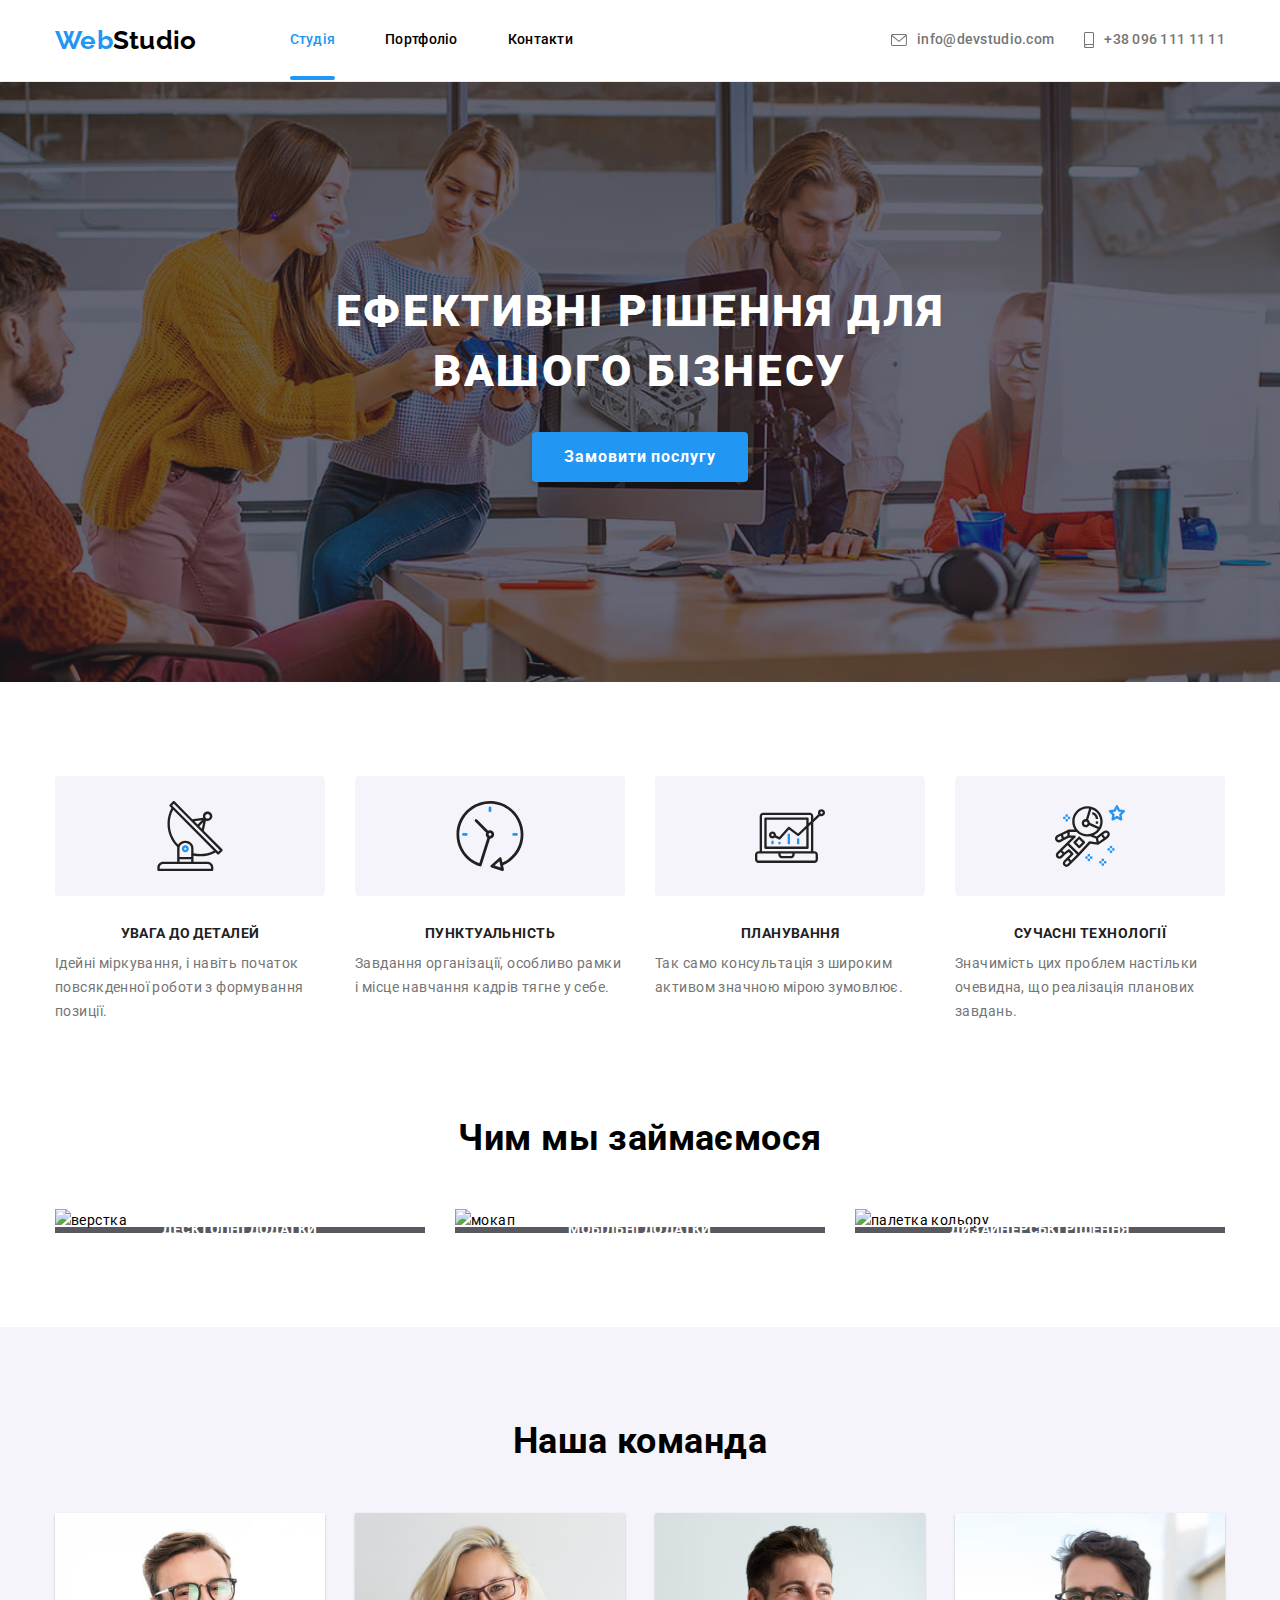
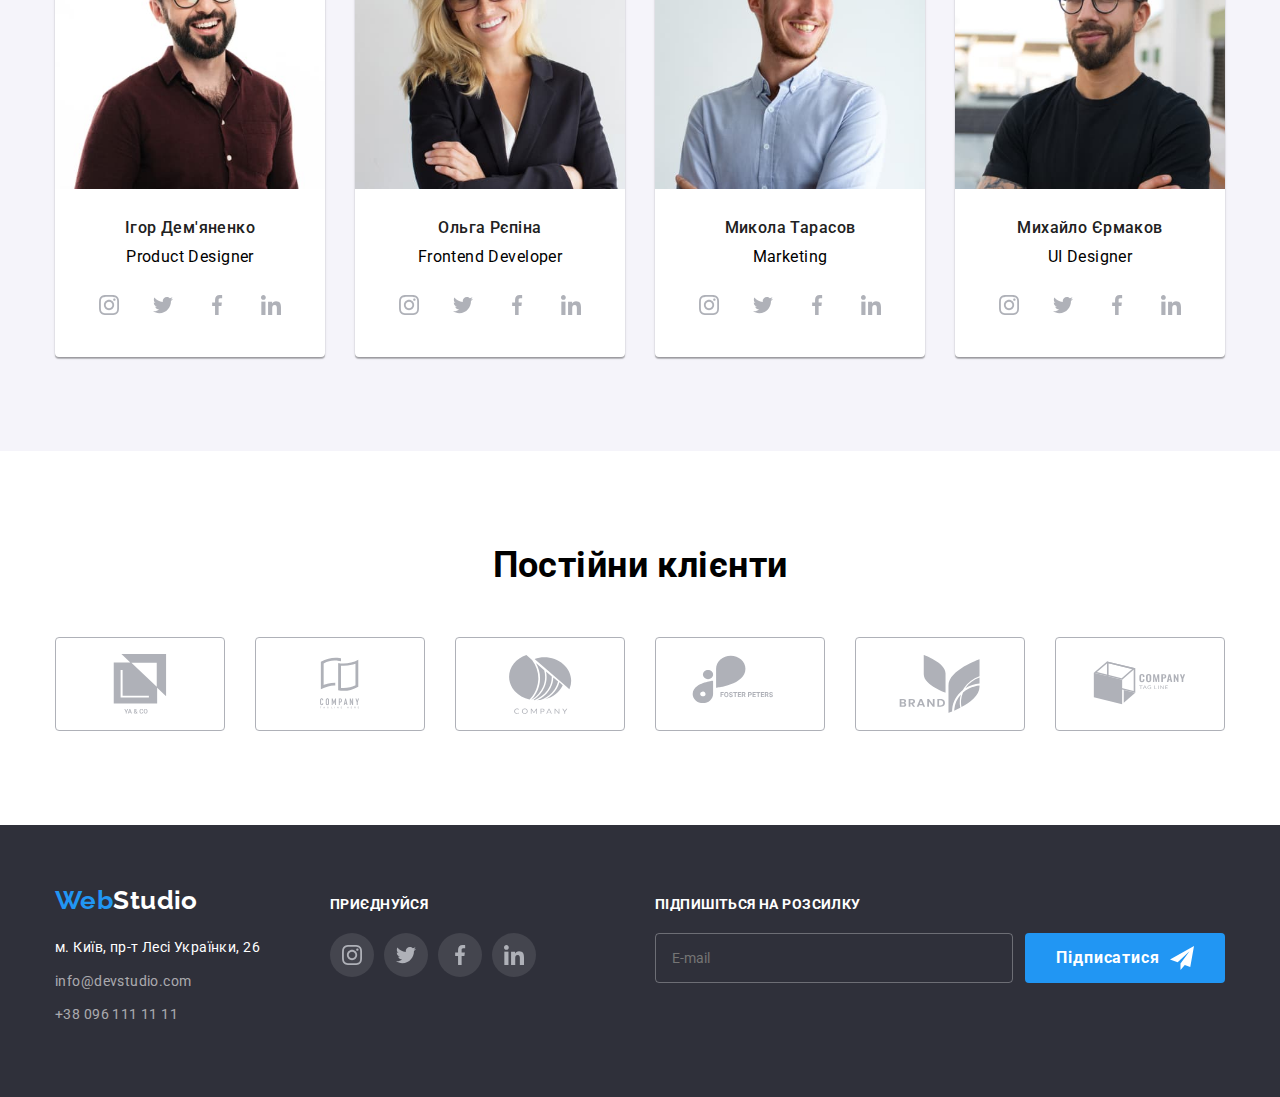
==== commit e5f75a3c: "добавляет адаптацию фото на странице студия" ====
--- a/index.html
+++ b/index.html
@@ -116,7 +116,7 @@
         <h2 class="title-name">Наша команда</h2>
         <ul class="team__list">
           <li class="team__card">
-            <img src="./images/igor-photo.jpg" alt="Ігор" width="270">
+            <img srcset="./images/team-photo/igor-photo.jpg 1x , ./images/team-photo/igor-photo@2x.jpg 2x " src="./images/team-photo/igor-photo.jpg" alt="Ігор" class="team__photo">
             <h3 class="team__name">Ігор Дем'яненко</h3>
             <p class="team__job">Product Designer</p>
             <ul class="team__link">
@@ -126,7 +126,7 @@
               <li class="link__list"><a href="" class="link__icon"><svg  width="20px" height="20px"><use href="./images/symbol-defs.svg#icon-linkedin"></use></svg></a></li>
             </ul>
           </li>
-          <li class="team__card"><img src="./images/olha-photo.jpg" alt="Ольга" width="270">
+          <li class="team__card"><img srcset="./images/team-photo/olha-photo.jpg 1x , ./images/team-photo/olha-photo@2x.jpg 2x " src="./images/team-photo/olha-photo.jpg" alt="Ольга" class="team__photo">
             <h3 class="team__name">Ольга Рєпіна</h3>
             <p class="team__job">Frontend Developer</p>
             <ul class="team__link">
@@ -136,7 +136,7 @@
               <li class="link__list"><a href="" class="link__icon"><svg  width="20px" height="20px"><use href="./images/symbol-defs.svg#icon-linkedin"></use></svg></a></li>
             </ul>
           </li>
-          <li class="team__card"><img src="./images/mikolay-photo.jpg" alt="Микола" width="270">
+          <li class="team__card"><img srcset="./images/team-photo/mikoly-photo.jpg 1x , ./images/team-photo/mikoly-photo@2x.jpg 2x " src="./images/team-photo/mikoly-photo.jpg" alt="Микола" class="team__photo">
             <h3 class="team__name">Микола Тарасов</h3>
             <p class="team__job">Marketing</p>
             <ul class="team__link">
@@ -146,7 +146,7 @@
               <li class="link__list"><a href="" class="link__icon"><svg  width="20px" height="20px"><use href="./images/symbol-defs.svg#icon-linkedin"></use></svg></a></li>
             </ul>
           </li>
-          <li class="team__card"><img src="./images/mihail-photo.jpg" alt="Михайло" width="270">
+          <li class="team__card"><img srcset="./images/team-photo/mihail-photo.jpg 1x , ./images/team-photo/mihail-photo@2x.jpg 2x " src="./images/team-photo/mihail-photo.jpg" alt="Михайло" class="team__photo">
             <h3 class="team__name">Михайло Єрмаков</h3>
             <p class="team__job">UI Designer</p>
             <ul class="team__link">
--- a/css/main.min.css
+++ b/css/main.min.css
@@ -1 +1 @@
-body{font-family:"Roboto",sans-serif;background-color:#fff;font-weight:400;font-size:14px;line-height:1.71;letter-spacing:.03em}body.is-open{overflow:hidden}h1,h2,h3,h4,h5,h6,p,ul{margin:0;padding:0}a{text-decoration:none}li{list-style:none}img{display:block}.button{font-family:"Roboto",sans-serif;cursor:pointer}.container{padding-left:15px;padding-right:15px;margin-left:auto;margin-right:auto}@media screen and (min-width: 480px){.container{width:480px}}@media screen and (min-width: 768px){.container{width:768px}}@media screen and (min-width: 1200px){.container{width:1200px}}.section{padding-top:60px;padding-bottom:60px}@media screen and (min-width: 1200px){.section{padding-top:94px;padding-bottom:94px}}.hidden{position:absolute;width:1px;height:1px;margin:-1px;border:0;padding:0;white-space:nowrap;-webkit-clip-path:inset(100%);clip-path:inset(100%);clip:rect(0 0 0 0);overflow:hidden}.title-name{color:var(--h-text-color);font-weight:700;font-size:36px;line-height:1.16;text-align:center;margin-bottom:30px}@media screen and (min-width: 1200px){.title-name{margin-bottom:50px}}.header{position:relative;border-bottom:1px solid #ececec;font-family:"Roboto";font-style:normal;font-weight:500;font-size:14px;line-height:1.14;letter-spacing:.02em}.header__container{display:-webkit-box;display:-ms-flexbox;display:flex;-webkit-box-align:center;-ms-flex-align:center;align-items:center}.navigation{display:-webkit-box;display:-ms-flexbox;display:flex;-webkit-box-align:center;-ms-flex-align:center;align-items:center}.navigation-list{display:-webkit-box;display:-ms-flexbox;display:flex;-webkit-box-align:center;-ms-flex-align:center;align-items:center}.navigation-list{display:none}@media screen and (min-width: 768px){.navigation-list{display:-webkit-box;display:-ms-flexbox;display:flex}}.navigation__item{margin-right:50px}.navigation__item:last-child{margin-right:0}.navigation__link{display:block;padding-top:32px;padding-bottom:32px;color:#000;position:relative;-webkit-transition-property:color;transition-property:color;-webkit-transition-duration:250ms;transition-duration:250ms;-webkit-transition-timing-function:cubic-bezier(0.4, 0, 0.2, 1);transition-timing-function:cubic-bezier(0.4, 0, 0.2, 1)}.navigation__link--current{color:#2196f3}.navigation__link--current::after{position:absolute;display:-webkit-box;display:-ms-flexbox;display:flex;bottom:0;right:0;content:"";width:100%;height:4px;background-color:#2196f3;border-radius:2px}.navigation__link:hover,.navigation__link:focus{color:#2196f3}.contact__link{display:-webkit-box;display:-ms-flexbox;display:flex;-webkit-box-align:center;-ms-flex-align:center;align-items:center;color:#757575;font-weight:500;font-size:14px;line-height:1.14;letter-spacing:.02em;-webkit-transition-property:color,fill;transition-property:color,fill;-webkit-transition-duration:250ms;transition-duration:250ms;-webkit-transition-timing-function:cubic-bezier(0.4, 0, 0.2, 1);transition-timing-function:cubic-bezier(0.4, 0, 0.2, 1)}.contact__link:hover,.contact__link:focus{color:#2196f3;fill:#2196f3}@media screen and (min-width: 1200px){.contact__list:last-child{margin-left:30px}}.contact__icon{margin-right:10px;fill:currentColor}.contact__icon--phone{width:10px;height:16px}.contact__icon--mail{width:16px;height:12px}.contact{display:none;color:#212121;font-weight:500;font-size:14px;line-height:1.14;letter-spacing:.02em;-webkit-transition-property:color;transition-property:color;-webkit-transition-duration:250ms;transition-duration:250ms;-webkit-transition-timing-function:cubic-bezier(0.4, 0, 0.2, 1);transition-timing-function:cubic-bezier(0.4, 0, 0.2, 1);margin-left:auto}@media screen and (min-width: 768px){.contact{display:block;position:relative}}@media screen and (min-width: 1200px){.contact{display:-webkit-box;display:-ms-flexbox;display:flex;-webkit-box-align:center;-ms-flex-align:center;align-items:center;-webkit-box-pack:center;-ms-flex-pack:center;justify-content:center}}@media screen and (min-width: 768px)and (max-width: 1199px){.contact__list:last-child{margin-top:10px}}@media screen and (min-width: 1200px){.contact__list:last-child{margin-left:30px}}.footer{padding-top:60px;padding-bottom:60px;background-color:#2f303a}@media screen and (max-width: 767px){.footer{text-align:center}}.adress{color:#fff;font-style:normal;font-weight:400;font-size:14px;line-height:1.71}@media screen and (max-width: 1199px){.adress{text-align:center}}.footer__link{font-style:normal;color:rgba(255,255,255,.6);font-size:14px;line-height:1.71;-webkit-transition-property:color;transition-property:color;-webkit-transition-duration:250ms;transition-duration:250ms;-webkit-transition-timing-function:cubic-bezier(0.4, 0, 0.2, 1);transition-timing-function:cubic-bezier(0.4, 0, 0.2, 1)}.footer__link:hover,.footer__link:focus{color:#2196f3;fill:#2196f3}@media screen and (max-width: 767px){.footer__list,.footer__social--group{margin-bottom:60px}.footer__social{-webkit-box-align:center;-ms-flex-align:center;align-items:center;-webkit-box-pack:center;-ms-flex-pack:center;justify-content:center}}@media screen and (min-width: 768px){.footer__social--group{margin-left:auto}}@media screen and (min-width: 1200px){.footer__social--group{margin-left:70px}}.footer__list--item{margin-bottom:10px}.footer__list--item--item:last-child{margin-bottom:0}.footer__social,.footer__title{display:-webkit-box;display:-ms-flexbox;display:flex}.footer__title{display:inline-block;margin-bottom:20px;font-weight:700;font-size:14px;line-height:1.14;letter-spacing:.03em;text-transform:uppercase;color:#fff}@media screen and (min-width: 768px){.footer__container{display:-webkit-box;display:-ms-flexbox;display:flex;-webkit-box-align:baseline;-ms-flex-align:baseline;align-items:baseline;-ms-flex-wrap:wrap;flex-wrap:wrap}}.link__icon--footer{background-color:rgba(255,255,255,.1);fill:#fff}.link__icon--footer:focus,.link__icon--footer:hover{background-color:#2196f3;fill:#fff}@media screen and (min-width: 768px)and (max-width: 1199px){.footer__form{margin-left:auto;margin-right:auto;margin-top:60px;text-align:center}}@media screen and (min-width: 1200px){.footer__form{margin-left:auto}}.footer__form--title{margin-bottom:20px;font-weight:700;font-size:14px;line-height:1.14;letter-spacing:.03em;text-transform:uppercase;color:#fff}@media screen and (min-width: 1200px){.form{display:-webkit-box;display:-ms-flexbox;display:flex}}.form--input{min-width:300px;height:50px;padding-left:16px;padding-right:16px;border:1px solid rgba(255,255,255,.3);border-radius:4px;background-color:inherit;color:#fff;-webkit-transition:border 250ms cubic-bezier(0.4, 0, 0.2, 1);transition:border 250ms cubic-bezier(0.4, 0, 0.2, 1)}.form--input:focus{outline:none;border:1px solid #2196f3}@media screen and (min-width: 480px){.form--input{width:450px}}@media screen and (min-width: 1200px){.form--input{width:358px}}.form--icon{margin-left:10px}.logo{font-family:"Raleway",sans-serif;font-weight:700;font-size:26px;line-height:1.19}.logo--head{display:-webkit-box;display:-ms-flexbox;display:flex;color:#000;padding-top:16px;padding-bottom:16px}@media screen and (min-width: 768px){.logo--head{margin-right:87px;padding-top:26px;padding-bottom:26px}}@media screen and (min-width: 1200px){.logo--head{margin-right:93px;padding-top:25px;padding-bottom:25px}}.logo--web{color:#2196f3}.logo--footer{display:block;margin-bottom:20px;color:#fff}.button--close{display:-webkit-box;display:-ms-flexbox;display:flex;position:absolute;padding:0;-webkit-box-pack:center;-ms-flex-pack:center;justify-content:center;-webkit-box-align:center;-ms-flex-align:center;align-items:center;top:8px;right:8px;width:30px;height:30px;background-color:#fff;border:1px solid rgba(0,0,0,.1);border-radius:50%;cursor:pointer;-webkit-transition:fill 250ms cubic-bezier(0.4, 0, 0.2, 1);transition:fill 250ms cubic-bezier(0.4, 0, 0.2, 1)}.button--close:hover,.button--close:focus{fill:#2196f3}.modal__button{padding:0;width:200px;height:50px;font-weight:700;line-height:1.88;letter-spacing:.06em;font-size:16px;background-color:#2196f3;color:#fff;border-radius:4px;border:none;-webkit-transition:background-color 250ms cubic-bezier(0.4, 0, 0.2, 1),-webkit-box-shadow 250ms cubic-bezier(0.4, 0, 0.2, 1);transition:background-color 250ms cubic-bezier(0.4, 0, 0.2, 1),-webkit-box-shadow 250ms cubic-bezier(0.4, 0, 0.2, 1);transition:background-color 250ms cubic-bezier(0.4, 0, 0.2, 1),box-shadow 250ms cubic-bezier(0.4, 0, 0.2, 1);transition:background-color 250ms cubic-bezier(0.4, 0, 0.2, 1),box-shadow 250ms cubic-bezier(0.4, 0, 0.2, 1),-webkit-box-shadow 250ms cubic-bezier(0.4, 0, 0.2, 1);cursor:pointer}.modal__button:hover,.modal__button:focus{-webkit-box-shadow:0px 4px 4px rgba(0,0,0,.15);box-shadow:0px 4px 4px rgba(0,0,0,.15);background-color:#188ce8}.modal__button--position{display:-webkit-box;display:-ms-flexbox;display:flex;-webkit-box-align:center;-ms-flex-align:center;align-items:center;-webkit-box-pack:center;-ms-flex-pack:center;justify-content:center}.hero__button{margin-top:30px;padding:10px 32px;-webkit-box-shadow:0px 4px 4px rgba(0,0,0,.15);box-shadow:0px 4px 4px rgba(0,0,0,.15);border-radius:4px;border:none;background-color:#2196f3;color:#fff;font-weight:700;font-size:16px;line-height:1.87;text-align:center;letter-spacing:.06em;-webkit-transition-property:background-color;transition-property:background-color;-webkit-transition-duration:250ms;transition-duration:250ms;-webkit-transition-timing-function:cubic-bezier(0.4, 0, 0.2, 1);transition-timing-function:cubic-bezier(0.4, 0, 0.2, 1)}.hero__button:hover,.hero__button:focus{background-color:#188ce8}.button-box{display:-webkit-box;display:-ms-flexbox;display:flex;margin-bottom:40px}.button-box--list{margin-right:8px}.button-box--list:last-child{margin-right:0}@media screen and (min-width: 320px)and (max-width: 340px){.button-box--list:not(:last-child){margin-bottom:15px}}@media screen and (min-width: 341px)and (max-width: 767px){.button-box--list:nth-child(-n+5){margin-bottom:15px}}@media screen and (max-width: 767px){.button-box{-ms-flex-wrap:wrap;flex-wrap:wrap;-webkit-box-pack:start;-ms-flex-pack:start;justify-content:flex-start}}@media screen and (min-width: 768px){.button-box{-webkit-box-pack:center;-ms-flex-pack:center;justify-content:center;margin-bottom:30px}}@media screen and (min-width: 1200px){.button-box{margin-bottom:50px}}.button--filters{padding:6px 22px;background-color:#f5f4fa;font-weight:500;font-size:16px;line-height:1.62;border:none;border-radius:4px;-webkit-transition-property:background-color,color,-webkit-box-shadow;transition-property:background-color,color,-webkit-box-shadow;transition-property:background-color,color,box-shadow;transition-property:background-color,color,box-shadow,-webkit-box-shadow;-webkit-transition-duration:250ms;transition-duration:250ms;-webkit-transition-timing-function:cubic-bezier(0.4, 0, 0.2, 1);transition-timing-function:cubic-bezier(0.4, 0, 0.2, 1)}.button--filters:hover,.button--filters:focus{-webkit-box-shadow:0px 3px 1px rgba(0,0,0,.1),0px 1px 2px rgba(0,0,0,.08),0px 2px 2px rgba(0,0,0,.12);box-shadow:0px 3px 1px rgba(0,0,0,.1),0px 1px 2px rgba(0,0,0,.08),0px 2px 2px rgba(0,0,0,.12);background-color:#2196f3;color:#fff}.form--button{display:-webkit-box;display:-ms-flexbox;display:flex;-webkit-box-align:center;-ms-flex-align:center;align-items:center;-webkit-box-pack:center;-ms-flex-pack:center;justify-content:center;width:200px;height:50px;padding:0;font-weight:700;line-height:1.88;letter-spacing:.06em;font-size:16px;background-color:#2196f3;color:#fff;border-radius:4px;border:none;fill:#fff;-webkit-transition:background-color 250ms cubic-bezier(0.4, 0, 0.2, 1),-webkit-box-shadow 250ms cubic-bezier(0.4, 0, 0.2, 1);transition:background-color 250ms cubic-bezier(0.4, 0, 0.2, 1),-webkit-box-shadow 250ms cubic-bezier(0.4, 0, 0.2, 1);transition:background-color 250ms cubic-bezier(0.4, 0, 0.2, 1),box-shadow 250ms cubic-bezier(0.4, 0, 0.2, 1);transition:background-color 250ms cubic-bezier(0.4, 0, 0.2, 1),box-shadow 250ms cubic-bezier(0.4, 0, 0.2, 1),-webkit-box-shadow 250ms cubic-bezier(0.4, 0, 0.2, 1);cursor:pointer}@media screen and (max-width: 1199px){.form--button{margin-left:auto;margin-right:auto;margin-top:20px}}@media screen and (min-width: 1200px){.form--button{margin-left:12px}}.form--button:hover,.form--button:focus{-webkit-box-shadow:0px 4px 4px rgba(0,0,0,.15);box-shadow:0px 4px 4px rgba(0,0,0,.15);background-color:#188ce8}.hero{max-width:1600px;margin-left:auto;margin-right:auto;background-color:#2f303a}.hero--container{text-align:center;margin-left:auto;margin-right:auto;padding-top:118px;padding-bottom:118px}@media screen and (min-width: 1200px){.hero--container{padding-top:200px;padding-bottom:200px}}.hero--overlay{max-width:1600px;max-height:600px;margin-left:auto;margin-right:auto;background-image:-webkit-gradient(linear, left top, right top, from(rgba(47, 48, 58, 0.4)), to(rgba(47, 48, 58, 0.4))),url(../images/background-hero.jpg);background-image:linear-gradient(to right, rgba(47, 48, 58, 0.4), rgba(47, 48, 58, 0.4)),url(../images/background-hero.jpg);background-position:center;background-repeat:no-repeat;background-size:cover}.hero__text{max-width:800px;margin-left:auto;margin-right:auto;color:#fff;font-weight:900;font-size:44px;line-height:1.36;letter-spacing:.06em;text-transform:uppercase}@media screen and (min-width: 768px){.feature{display:-webkit-box;display:-ms-flexbox;display:flex;-ms-flex-wrap:wrap;flex-wrap:wrap;margin:-15px}}@media screen and (max-width: 767px){.feature__list:not(:last-child){margin-bottom:30px}}@media screen and (min-width: 768px){.feature__list{width:calc((100% - 60px)/2);margin:15px}}@media screen and (min-width: 1200px){.feature__list{width:calc((100% - 120px)/4);margin:15px}}.feature__icon{display:-webkit-box;display:-ms-flexbox;display:flex;-webkit-box-pack:center;-ms-flex-pack:center;justify-content:center;-webkit-box-align:center;-ms-flex-align:center;align-items:center;height:120px;background-color:#f5f4fa;border-radius:4px;margin-bottom:30px}.feature__text{color:#757575}.feature__title{text-align:center;margin-bottom:10px;color:#212121;font-weight:700;font-size:14px;line-height:1.14;text-transform:uppercase}.work{padding-top:0}@media screen and (max-width: 1199px){.work{display:none}}.work__title{margin-bottom:50px}.work__img{position:relative;margin-right:30px}.work__img:last-child{margin-right:0}.work__text{position:absolute;bottom:0;display:-webkit-box;display:-ms-flexbox;display:flex;-webkit-box-pack:center;-ms-flex-pack:center;justify-content:center;-webkit-box-align:center;-ms-flex-align:center;align-items:center;font-weight:700;font-size:14px;line-height:1.14;letter-spacing:.03em;text-transform:uppercase;color:#fff;background-color:rgba(47,48,58,.8);width:100%;height:25%}.work__list{display:-webkit-box;display:-ms-flexbox;display:flex}.section__team{background-color:#f5f4fa}.team__list{margin-top:50px}@media screen and (min-width: 768px){.team__list{display:-webkit-box;display:-ms-flexbox;display:flex;text-align:center;-ms-flex-wrap:wrap;flex-wrap:wrap;margin:-15px}}.team__card{padding-bottom:30px;text-align:center;-webkit-box-shadow:0px 1px 3px rgba(0,0,0,.12),0px 1px 1px rgba(0,0,0,.14),0px 2px 1px rgba(0,0,0,.2);box-shadow:0px 1px 3px rgba(0,0,0,.12),0px 1px 1px rgba(0,0,0,.14),0px 2px 1px rgba(0,0,0,.2);border-radius:0px 0px 4px 4px;background-color:#fff}@media screen and (max-width: 767px){.team__card:not(:last-child){margin-bottom:30px}}@media screen and (min-width: 768px){.team__card{width:calc((100% - 60px)/2);margin:15px}}@media screen and (min-width: 1200px){.team__card{width:calc((100% - 120px)/4)}}.team__link{display:-webkit-box;display:-ms-flexbox;display:flex;-webkit-box-pack:center;-ms-flex-pack:center;justify-content:center}.link__list:nth-child(n+2){margin-left:10px}.link__icon{display:block;display:-webkit-box;display:-ms-flexbox;display:flex;-webkit-box-pack:center;-ms-flex-pack:center;justify-content:center;-webkit-box-align:center;-ms-flex-align:center;align-items:center;margin:0px;width:44px;height:44px;border-radius:50%;fill:#afb1b8;-webkit-transition-property:background-color,fill;transition-property:background-color,fill;-webkit-transition-duration:250ms;transition-duration:250ms;-webkit-transition-timing-function:cubic-bezier(0.4, 0, 0.2, 1);transition-timing-function:cubic-bezier(0.4, 0, 0.2, 1)}.link__icon:hover,.link__icon:focus{background-color:#2196f3;fill:#fff}.team__name{margin-top:30px;margin-bottom:10px;color:#212121;font-weight:500;font-size:16px;line-height:1.18}.team__job{font-size:16px;line-height:1.18;margin-bottom:16px}.client{display:-webkit-box;display:-ms-flexbox;display:flex;-ms-flex-wrap:wrap;flex-wrap:wrap;margin:-15px}.client__link{display:block;display:-webkit-box;display:-ms-flexbox;display:flex;-webkit-box-pack:center;-ms-flex-pack:center;justify-content:center;-webkit-box-align:center;-ms-flex-align:center;align-items:center;padding-top:16px;padding-bottom:16px;padding-left:52px;padding-right:52px;fill:#afb1b8;border:1px solid #afb1b8;border-radius:4px;-webkit-transition-property:border-color,fill;transition-property:border-color,fill;-webkit-transition-duration:250ms;transition-duration:250ms;-webkit-transition-timing-function:cubic-bezier(0.4, 0, 0.2, 1);transition-timing-function:cubic-bezier(0.4, 0, 0.2, 1)}@media screen and (min-width: 768px){.client__link{padding-left:60px;padding-right:60px}}@media screen and (min-width: 1200px){.client__link{padding-left:32px;padding-right:32px}}.client__link:focus,.client__link:hover{fill:#2196f3;border-color:#2196f3}@media screen and (max-width: 767px){.client__list{width:calc((100% - 60px)/2);margin:15px}}@media screen and (min-width: 768px){.client__list{width:calc((100% - 90px)/3);margin:15px}}@media screen and (min-width: 1200px){.client__list{width:calc((100% - 180px)/6)}}.modal{padding:40px}.modal-form{position:absolute;top:50%;left:50%;background-color:#fff;-webkit-box-shadow:0px 1px 3px rgba(0,0,0,.12),0px 1px 1px rgba(0,0,0,.14),0px 2px 1px rgba(0,0,0,.2);box-shadow:0px 1px 3px rgba(0,0,0,.12),0px 1px 1px rgba(0,0,0,.14),0px 2px 1px rgba(0,0,0,.2);border-radius:4px;-webkit-transform:translate(-50%, -50%) scale(1);transform:translate(-50%, -50%) scale(1);-webkit-transition:-webkit-transform 250ms cubic-bezier(0.4, 0, 0.2, 1);transition:-webkit-transform 250ms cubic-bezier(0.4, 0, 0.2, 1);transition:transform 250ms cubic-bezier(0.4, 0, 0.2, 1);transition:transform 250ms cubic-bezier(0.4, 0, 0.2, 1), -webkit-transform 250ms cubic-bezier(0.4, 0, 0.2, 1)}@media screen and (min-width: 480px){.modal-form{min-width:450px;min-height:609px}}@media screen and (min-width: 1200px){.modal-form{width:528px;height:581px}}.modal__title{display:block;margin-bottom:12px;font-weight:700;font-size:20px;line-height:1.15;text-align:center;letter-spacing:.03em;color:#212121}.modal__title+.modal__title{margin-top:0}.modal__label{display:block;font-weight:400;font-size:12px;line-height:1.16;letter-spacing:.01em;color:#757575}.modal__label+.modal__label{margin-top:10px}.modal__label:focus-within .modal__input{outline:none;border:1px solid #2196f3}.modal__label:focus-within .modal__icon{fill:#2196f3}.modal__input{display:block;width:100%;height:40px;padding-left:42px;padding-right:42px;margin-top:4px;border:1px solid rgba(33,33,33,.2);border-radius:4px;-webkit-transition:border 250ms cubic-bezier(0.4, 0, 0.2, 1);transition:border 250ms cubic-bezier(0.4, 0, 0.2, 1)}.modal__input--position{position:relative}.modal__icon{position:absolute;top:50%;left:12px;-webkit-transform:translateY(-50%);transform:translateY(-50%);-webkit-transition:fill 250ms cubic-bezier(0.4, 0, 0.2, 1);transition:fill 250ms cubic-bezier(0.4, 0, 0.2, 1)}.modal__icon--vector{opacity:1;-webkit-transition:opacity 250ms cubic-bezier(0.4, 0, 0.2, 1);transition:opacity 250ms cubic-bezier(0.4, 0, 0.2, 1)}.modal__icon--check{opacity:0;-webkit-transition:opacity 250ms cubic-bezier(0.4, 0, 0.2, 1);transition:opacity 250ms cubic-bezier(0.4, 0, 0.2, 1)}.modal__input--textarea{resize:none;height:120px;padding:12px 16px}.modal__input--textarea::-webkit-input-placeholder{font-weight:400;font-size:12px;line-height:1.16;letter-spacing:.01em;color:rgba(117,117,117,.5)}.modal__input--textarea::-moz-placeholder{font-weight:400;font-size:12px;line-height:1.16;letter-spacing:.01em;color:rgba(117,117,117,.5)}.modal__input--textarea:-ms-input-placeholder{font-weight:400;font-size:12px;line-height:1.16;letter-spacing:.01em;color:rgba(117,117,117,.5)}.modal__input--textarea::-ms-input-placeholder{font-weight:400;font-size:12px;line-height:1.16;letter-spacing:.01em;color:rgba(117,117,117,.5)}.modal__input--textarea::placeholder{font-weight:400;font-size:12px;line-height:1.16;letter-spacing:.01em;color:rgba(117,117,117,.5)}.modal__label--checkbox{position:relative;display:-webkit-box;display:-ms-flexbox;display:flex;-webkit-box-align:center;-ms-flex-align:center;align-items:center;-webkit-box-pack:center;-ms-flex-pack:center;justify-content:center;font-size:12px;line-height:1.16;letter-spacing:.03em;text-align:center;margin-top:20px;margin-bottom:30px}@media screen and (min-width: 1200px){.modal__label--checkbox{font-size:14px;line-height:1.71}}.modal__input--checkbox{position:absolute;width:1px;height:1px;margin:-1px;border:0;padding:0;white-space:nowrap;-webkit-clip-path:inset(100%);clip-path:inset(100%);clip:rect(0 0 0 0);overflow:hidden}.modal__icon--check,.modal__icon--vector{position:absolute;top:50%;left:0;-webkit-transform:translateY(-50%);transform:translateY(-50%)}@media screen and (min-width: 1200px){.modal__icon--check,.modal__icon--vector{left:5px}}.modal__icon--vector{opacity:1;-webkit-transition:opacity 250ms cubic-bezier(0.4, 0, 0.2, 1);transition:opacity 250ms cubic-bezier(0.4, 0, 0.2, 1)}.modal__icon--check{opacity:0;-webkit-transition:opacity 250ms cubic-bezier(0.4, 0, 0.2, 1);transition:opacity 250ms cubic-bezier(0.4, 0, 0.2, 1)}.modal__input--checkbox:checked~.modal__icon--check{opacity:1}.modal__input--checkbox:checked~.modal__icon--vector{opacity:0}.checkbox-link{position:relative;text-decoration:none;display:block;margin-left:5px;color:#2196f3;font-size:12px;line-height:1.16;letter-spacing:.03em}.checkbox-link::after{content:"";position:absolute;left:0;bottom:0;width:100%;height:1px;background-color:#2196f3}@media screen and (min-width: 1200px){.checkbox-link::after{bottom:5px}}@media screen and (min-width: 1200px){.checkbox-link{font-size:14px;line-height:1.71}}.backdrop{position:fixed;top:0;right:0;width:100%;height:100%;background-color:rgba(0,0,0,.2);opacity:1;-webkit-transition:opacity 250ms cubic-bezier(0.4, 0, 0.2, 1);transition:opacity 250ms cubic-bezier(0.4, 0, 0.2, 1);overflow-y:scroll}.backdrop.is-hidden{opacity:0;pointer-events:none}.backdrop.is-hidden .modal{-webkit-transform:translate(-50%, -50%) scale(0.9);transform:translate(-50%, -50%) scale(0.9)}@media screen and (min-width: 768px){.card--set{gap:30px;display:-webkit-box;display:-ms-flexbox;display:flex;-ms-flex-wrap:wrap;flex-wrap:wrap}}@media screen and (max-width: 767px){.card__item:not(:last-child){margin-bottom:30px}}@media screen and (min-width: 768px){.card__item{width:calc((100% - 30px)/2)}}@media screen and (min-width: 1200px){.card__item{width:calc((100% - 60px)/3)}}.card__link{display:block;-webkit-transition-property:-webkit-box-shadow;transition-property:-webkit-box-shadow;transition-property:box-shadow;transition-property:box-shadow, -webkit-box-shadow;-webkit-transition-duration:250ms;transition-duration:250ms;-webkit-transition-timing-function:cubic-bezier(0.4, 0, 0.2, 1);transition-timing-function:cubic-bezier(0.4, 0, 0.2, 1)}.card__link:hover,.card__link:focus{-webkit-box-shadow:0px 1px 1px rgba(0,0,0,.12),0px 4px 4px rgba(0,0,0,.06),1px 4px 6px rgba(0,0,0,.16);box-shadow:0px 1px 1px rgba(0,0,0,.12),0px 4px 4px rgba(0,0,0,.06),1px 4px 6px rgba(0,0,0,.16)}.card__thumb{position:relative;overflow:hidden}.card__thumb--descrition{position:absolute;left:0;top:0;display:-webkit-box;display:-ms-flexbox;display:flex;-webkit-box-pack:center;-ms-flex-pack:center;justify-content:center;-webkit-box-align:center;-ms-flex-align:center;align-items:center;width:100%;height:100%;padding:0 24px;-webkit-transform:translateY(101%);transform:translateY(101%);-webkit-transition:-webkit-transform 250ms cubic-bezier(0.4, 0, 0.2, 1);transition:-webkit-transform 250ms cubic-bezier(0.4, 0, 0.2, 1);transition:transform 250ms cubic-bezier(0.4, 0, 0.2, 1);transition:transform 250ms cubic-bezier(0.4, 0, 0.2, 1), -webkit-transform 250ms cubic-bezier(0.4, 0, 0.2, 1);padding:77px 24px 77px 24px;font-size:18px;line-height:1.55;letter-spacing:.03em;color:#fff;background-color:rgba(33,150,243,.9)}.card__link:hover .card__thumb--descrition,.card__link:focus .card__thumb--descrition{-webkit-transform:translateY(0);transform:translateY(0)}@media screen and (max-width: 479px){.card__thumb--descrition{padding:10px}}.card__content{padding:20px 24px;border-top:none;border-bottom:1px solid #eee;border-left:1px solid #eee;border-right:1px solid #eee}.card__name{color:#212121;font-weight:700;font-size:18px;line-height:2;letter-spacing:.06em}.card__name--description{color:#757575;font-size:16px;line-height:1.85}.menu-toggle{position:absolute;top:15px;right:15px;display:-webkit-box;display:-ms-flexbox;display:flex;-webkit-box-align:center;-ms-flex-align:center;align-items:center;-webkit-box-pack:center;-ms-flex-pack:center;justify-content:center;margin:0;padding:0;background-color:#fff;cursor:pointer;border:none;border-radius:50%;outline:none;-webkit-transition:fill 250ms cubic-bezier(0.4, 0, 0.2, 1);transition:fill 250ms cubic-bezier(0.4, 0, 0.2, 1)}@media(min-width: 768px){.menu-toggle{display:none}}.menu-toggle:hover,.menu-toggle:focus{fill:#2196f3}.menu-container{position:fixed;top:0;left:0;width:100vw;height:100vh;padding:48px 40px;background-color:#fff;z-index:999;display:-webkit-box;display:-ms-flexbox;display:flex;-webkit-box-orient:vertical;-webkit-box-direction:normal;-ms-flex-direction:column;flex-direction:column;-webkit-transform:translateX(100%);transform:translateX(100%);-webkit-transition:-webkit-transform 250ms cubic-bezier(0.4, 0, 0.2, 1);transition:-webkit-transform 250ms cubic-bezier(0.4, 0, 0.2, 1);transition:transform 250ms cubic-bezier(0.4, 0, 0.2, 1);transition:transform 250ms cubic-bezier(0.4, 0, 0.2, 1), -webkit-transform 250ms cubic-bezier(0.4, 0, 0.2, 1)}.menu-container.is-open{-webkit-transform:translateX(0);transform:translateX(0)}.mobile-menu__navigation{padding:0;margin:0;list-style:none}.mobile-menu__link{display:block;padding:10px;color:#212121;text-decoration:none;font-weight:500;font-size:40px;line-height:1.17;letter-spacing:.02em;-webkit-transition:color 250ms cubic-bezier(0.4, 0, 0.2, 1);transition:color 250ms cubic-bezier(0.4, 0, 0.2, 1)}.mobile-menu__link:hover,.mobile-menu__link:focus{color:#2196f3}.mobile-contact{margin-top:auto}.mobile-contact__link{display:block;padding:10px;color:#2196f3;text-decoration:none;font-weight:500;font-size:40px;line-height:1.17;letter-spacing:.02em;-webkit-transition:color 250ms cubic-bezier(0.4, 0, 0.2, 1);transition:color 250ms cubic-bezier(0.4, 0, 0.2, 1)}.mobile-contact__link:hover,.mobile-contact__link:focus{color:#2196f3}.mobile-contact__item:last-child .mobile-contact__link{font-weight:500;font-size:24px;line-height:28px;letter-spacing:.02em;color:#757575}.mobile-socialmedia{display:-webkit-box;display:-ms-flexbox;display:flex;margin-top:auto}@media screen and (max-width: 479px){.mobile-socialmedia{-ms-flex-wrap:wrap;flex-wrap:wrap}}.mobile-socialmedia li:not(:last-child){border-right:1px solid rgba(33,33,33,.2)}.mobile-socialmedia_link{display:block;padding:5px 10px;color:#2196f3;text-decoration:none;font-weight:500;font-size:18px;line-height:1.22;letter-spacing:.02em}/*# sourceMappingURL=main.min.css.map */+body{font-family:"Roboto",sans-serif;background-color:#fff;font-weight:400;font-size:14px;line-height:1.71;letter-spacing:.03em}body.is-open{overflow:hidden}h1,h2,h3,h4,h5,h6,p,ul{margin:0;padding:0}a{text-decoration:none}li{list-style:none}img{display:block}.button{font-family:"Roboto",sans-serif;cursor:pointer}.container{padding-left:15px;padding-right:15px;margin-left:auto;margin-right:auto}@media screen and (min-width: 480px){.container{width:480px}}@media screen and (min-width: 768px){.container{width:768px}}@media screen and (min-width: 1200px){.container{width:1200px}}.section{padding-top:60px;padding-bottom:60px}@media screen and (min-width: 1200px){.section{padding-top:94px;padding-bottom:94px}}.hidden{position:absolute;width:1px;height:1px;margin:-1px;border:0;padding:0;white-space:nowrap;-webkit-clip-path:inset(100%);clip-path:inset(100%);clip:rect(0 0 0 0);overflow:hidden}.title-name{color:var(--h-text-color);font-weight:700;font-size:36px;line-height:1.16;text-align:center;margin-bottom:30px}@media screen and (min-width: 1200px){.title-name{margin-bottom:50px}}.header{position:relative;border-bottom:1px solid #ececec;font-family:"Roboto";font-style:normal;font-weight:500;font-size:14px;line-height:1.14;letter-spacing:.02em}.header__container{display:-webkit-box;display:-ms-flexbox;display:flex;-webkit-box-align:center;-ms-flex-align:center;align-items:center}.navigation{display:-webkit-box;display:-ms-flexbox;display:flex;-webkit-box-align:center;-ms-flex-align:center;align-items:center}.navigation-list{display:-webkit-box;display:-ms-flexbox;display:flex;-webkit-box-align:center;-ms-flex-align:center;align-items:center}.navigation-list{display:none}@media screen and (min-width: 768px){.navigation-list{display:-webkit-box;display:-ms-flexbox;display:flex}}.navigation__item{margin-right:50px}.navigation__item:last-child{margin-right:0}.navigation__link{display:block;padding-top:32px;padding-bottom:32px;color:#000;position:relative;-webkit-transition-property:color;transition-property:color;-webkit-transition-duration:250ms;transition-duration:250ms;-webkit-transition-timing-function:cubic-bezier(0.4, 0, 0.2, 1);transition-timing-function:cubic-bezier(0.4, 0, 0.2, 1)}.navigation__link--current{color:#2196f3}.navigation__link--current::after{position:absolute;display:-webkit-box;display:-ms-flexbox;display:flex;bottom:0;right:0;content:"";width:100%;height:4px;background-color:#2196f3;border-radius:2px}.navigation__link:hover,.navigation__link:focus{color:#2196f3}.contact__link{display:-webkit-box;display:-ms-flexbox;display:flex;-webkit-box-align:center;-ms-flex-align:center;align-items:center;color:#757575;font-weight:500;font-size:14px;line-height:1.14;letter-spacing:.02em;-webkit-transition-property:color,fill;transition-property:color,fill;-webkit-transition-duration:250ms;transition-duration:250ms;-webkit-transition-timing-function:cubic-bezier(0.4, 0, 0.2, 1);transition-timing-function:cubic-bezier(0.4, 0, 0.2, 1)}.contact__link:hover,.contact__link:focus{color:#2196f3;fill:#2196f3}@media screen and (min-width: 1200px){.contact__list:last-child{margin-left:30px}}.contact__icon{margin-right:10px;fill:currentColor}.contact__icon--phone{width:10px;height:16px}.contact__icon--mail{width:16px;height:12px}.contact{display:none;color:#212121;font-weight:500;font-size:14px;line-height:1.14;letter-spacing:.02em;-webkit-transition-property:color;transition-property:color;-webkit-transition-duration:250ms;transition-duration:250ms;-webkit-transition-timing-function:cubic-bezier(0.4, 0, 0.2, 1);transition-timing-function:cubic-bezier(0.4, 0, 0.2, 1);margin-left:auto}@media screen and (min-width: 768px){.contact{display:block;position:relative}}@media screen and (min-width: 1200px){.contact{display:-webkit-box;display:-ms-flexbox;display:flex;-webkit-box-align:center;-ms-flex-align:center;align-items:center;-webkit-box-pack:center;-ms-flex-pack:center;justify-content:center}}@media screen and (min-width: 768px)and (max-width: 1199px){.contact__list:last-child{margin-top:10px}}@media screen and (min-width: 1200px){.contact__list:last-child{margin-left:30px}}.footer{padding-top:60px;padding-bottom:60px;background-color:#2f303a}@media screen and (max-width: 767px){.footer{text-align:center}}.adress{color:#fff;font-style:normal;font-weight:400;font-size:14px;line-height:1.71}@media screen and (max-width: 1199px){.adress{text-align:center}}.footer__link{font-style:normal;color:rgba(255,255,255,.6);font-size:14px;line-height:1.71;-webkit-transition-property:color;transition-property:color;-webkit-transition-duration:250ms;transition-duration:250ms;-webkit-transition-timing-function:cubic-bezier(0.4, 0, 0.2, 1);transition-timing-function:cubic-bezier(0.4, 0, 0.2, 1)}.footer__link:hover,.footer__link:focus{color:#2196f3;fill:#2196f3}@media screen and (max-width: 767px){.footer__list,.footer__social--group{margin-bottom:60px}.footer__social{-webkit-box-align:center;-ms-flex-align:center;align-items:center;-webkit-box-pack:center;-ms-flex-pack:center;justify-content:center}}@media screen and (min-width: 768px){.footer__social--group{margin-left:auto}}@media screen and (min-width: 1200px){.footer__social--group{margin-left:70px}}.footer__list--item{margin-bottom:10px}.footer__list--item--item:last-child{margin-bottom:0}.footer__social,.footer__title{display:-webkit-box;display:-ms-flexbox;display:flex}.footer__title{display:inline-block;margin-bottom:20px;font-weight:700;font-size:14px;line-height:1.14;letter-spacing:.03em;text-transform:uppercase;color:#fff}@media screen and (min-width: 768px){.footer__container{display:-webkit-box;display:-ms-flexbox;display:flex;-webkit-box-align:baseline;-ms-flex-align:baseline;align-items:baseline;-ms-flex-wrap:wrap;flex-wrap:wrap}}.link__icon--footer{background-color:rgba(255,255,255,.1);fill:#fff}.link__icon--footer:focus,.link__icon--footer:hover{background-color:#2196f3;fill:#fff}@media screen and (min-width: 768px)and (max-width: 1199px){.footer__form{margin-left:auto;margin-right:auto;margin-top:60px;text-align:center}}@media screen and (min-width: 1200px){.footer__form{margin-left:auto}}.footer__form--title{margin-bottom:20px;font-weight:700;font-size:14px;line-height:1.14;letter-spacing:.03em;text-transform:uppercase;color:#fff}@media screen and (min-width: 1200px){.form{display:-webkit-box;display:-ms-flexbox;display:flex}}.form--input{min-width:300px;height:50px;padding-left:16px;padding-right:16px;border:1px solid rgba(255,255,255,.3);border-radius:4px;background-color:inherit;color:#fff;-webkit-transition:border 250ms cubic-bezier(0.4, 0, 0.2, 1);transition:border 250ms cubic-bezier(0.4, 0, 0.2, 1)}.form--input:focus{outline:none;border:1px solid #2196f3}@media screen and (min-width: 480px){.form--input{width:450px}}@media screen and (min-width: 1200px){.form--input{width:358px}}.form--icon{margin-left:10px}.logo{font-family:"Raleway",sans-serif;font-weight:700;font-size:26px;line-height:1.19}.logo--head{display:-webkit-box;display:-ms-flexbox;display:flex;color:#000;padding-top:16px;padding-bottom:16px}@media screen and (min-width: 768px){.logo--head{margin-right:87px;padding-top:26px;padding-bottom:26px}}@media screen and (min-width: 1200px){.logo--head{margin-right:93px;padding-top:25px;padding-bottom:25px}}.logo--web{color:#2196f3}.logo--footer{display:block;margin-bottom:20px;color:#fff}.button--close{display:-webkit-box;display:-ms-flexbox;display:flex;position:absolute;padding:0;-webkit-box-pack:center;-ms-flex-pack:center;justify-content:center;-webkit-box-align:center;-ms-flex-align:center;align-items:center;top:8px;right:8px;width:30px;height:30px;background-color:#fff;border:1px solid rgba(0,0,0,.1);border-radius:50%;cursor:pointer;-webkit-transition:fill 250ms cubic-bezier(0.4, 0, 0.2, 1);transition:fill 250ms cubic-bezier(0.4, 0, 0.2, 1)}.button--close:hover,.button--close:focus{fill:#2196f3}.modal__button{padding:0;width:200px;height:50px;font-weight:700;line-height:1.88;letter-spacing:.06em;font-size:16px;background-color:#2196f3;color:#fff;border-radius:4px;border:none;-webkit-transition:background-color 250ms cubic-bezier(0.4, 0, 0.2, 1),-webkit-box-shadow 250ms cubic-bezier(0.4, 0, 0.2, 1);transition:background-color 250ms cubic-bezier(0.4, 0, 0.2, 1),-webkit-box-shadow 250ms cubic-bezier(0.4, 0, 0.2, 1);transition:background-color 250ms cubic-bezier(0.4, 0, 0.2, 1),box-shadow 250ms cubic-bezier(0.4, 0, 0.2, 1);transition:background-color 250ms cubic-bezier(0.4, 0, 0.2, 1),box-shadow 250ms cubic-bezier(0.4, 0, 0.2, 1),-webkit-box-shadow 250ms cubic-bezier(0.4, 0, 0.2, 1);cursor:pointer}.modal__button:hover,.modal__button:focus{-webkit-box-shadow:0px 4px 4px rgba(0,0,0,.15);box-shadow:0px 4px 4px rgba(0,0,0,.15);background-color:#188ce8}.modal__button--position{display:-webkit-box;display:-ms-flexbox;display:flex;-webkit-box-align:center;-ms-flex-align:center;align-items:center;-webkit-box-pack:center;-ms-flex-pack:center;justify-content:center}.hero__button{margin-top:30px;padding:10px 32px;-webkit-box-shadow:0px 4px 4px rgba(0,0,0,.15);box-shadow:0px 4px 4px rgba(0,0,0,.15);border-radius:4px;border:none;background-color:#2196f3;color:#fff;font-weight:700;font-size:16px;line-height:1.87;text-align:center;letter-spacing:.06em;-webkit-transition-property:background-color;transition-property:background-color;-webkit-transition-duration:250ms;transition-duration:250ms;-webkit-transition-timing-function:cubic-bezier(0.4, 0, 0.2, 1);transition-timing-function:cubic-bezier(0.4, 0, 0.2, 1)}.hero__button:hover,.hero__button:focus{background-color:#188ce8}.button-box{display:-webkit-box;display:-ms-flexbox;display:flex;margin-bottom:40px}.button-box--list{margin-right:8px}.button-box--list:last-child{margin-right:0}@media screen and (min-width: 320px)and (max-width: 340px){.button-box--list:not(:last-child){margin-bottom:15px}}@media screen and (min-width: 341px)and (max-width: 767px){.button-box--list:nth-child(-n+5){margin-bottom:15px}}@media screen and (max-width: 767px){.button-box{-ms-flex-wrap:wrap;flex-wrap:wrap;-webkit-box-pack:start;-ms-flex-pack:start;justify-content:flex-start}}@media screen and (min-width: 768px){.button-box{-webkit-box-pack:center;-ms-flex-pack:center;justify-content:center;margin-bottom:30px}}@media screen and (min-width: 1200px){.button-box{margin-bottom:50px}}.button--filters{padding:6px 22px;background-color:#f5f4fa;font-weight:500;font-size:16px;line-height:1.62;border:none;border-radius:4px;-webkit-transition-property:background-color,color,-webkit-box-shadow;transition-property:background-color,color,-webkit-box-shadow;transition-property:background-color,color,box-shadow;transition-property:background-color,color,box-shadow,-webkit-box-shadow;-webkit-transition-duration:250ms;transition-duration:250ms;-webkit-transition-timing-function:cubic-bezier(0.4, 0, 0.2, 1);transition-timing-function:cubic-bezier(0.4, 0, 0.2, 1)}.button--filters:hover,.button--filters:focus{-webkit-box-shadow:0px 3px 1px rgba(0,0,0,.1),0px 1px 2px rgba(0,0,0,.08),0px 2px 2px rgba(0,0,0,.12);box-shadow:0px 3px 1px rgba(0,0,0,.1),0px 1px 2px rgba(0,0,0,.08),0px 2px 2px rgba(0,0,0,.12);background-color:#2196f3;color:#fff}.form--button{display:-webkit-box;display:-ms-flexbox;display:flex;-webkit-box-align:center;-ms-flex-align:center;align-items:center;-webkit-box-pack:center;-ms-flex-pack:center;justify-content:center;width:200px;height:50px;padding:0;font-weight:700;line-height:1.88;letter-spacing:.06em;font-size:16px;background-color:#2196f3;color:#fff;border-radius:4px;border:none;fill:#fff;-webkit-transition:background-color 250ms cubic-bezier(0.4, 0, 0.2, 1),-webkit-box-shadow 250ms cubic-bezier(0.4, 0, 0.2, 1);transition:background-color 250ms cubic-bezier(0.4, 0, 0.2, 1),-webkit-box-shadow 250ms cubic-bezier(0.4, 0, 0.2, 1);transition:background-color 250ms cubic-bezier(0.4, 0, 0.2, 1),box-shadow 250ms cubic-bezier(0.4, 0, 0.2, 1);transition:background-color 250ms cubic-bezier(0.4, 0, 0.2, 1),box-shadow 250ms cubic-bezier(0.4, 0, 0.2, 1),-webkit-box-shadow 250ms cubic-bezier(0.4, 0, 0.2, 1);cursor:pointer}@media screen and (max-width: 1199px){.form--button{margin-left:auto;margin-right:auto;margin-top:20px}}@media screen and (min-width: 1200px){.form--button{margin-left:12px}}.form--button:hover,.form--button:focus{-webkit-box-shadow:0px 4px 4px rgba(0,0,0,.15);box-shadow:0px 4px 4px rgba(0,0,0,.15);background-color:#188ce8}.hero{max-width:1600px;margin-left:auto;margin-right:auto;background-color:#2f303a}.hero--container{text-align:center;margin-left:auto;margin-right:auto;padding-top:118px;padding-bottom:118px}@media screen and (min-width: 1200px){.hero--container{padding-top:200px;padding-bottom:200px}}.hero--overlay{max-width:1600px;margin-left:auto;margin-right:auto;background-image:-webkit-gradient(linear, left top, right top, from(rgba(47, 48, 58, 0.4)), to(rgba(47, 48, 58, 0.4))),url(../images/backgr/hero-480.jpg);background-image:linear-gradient(to right, rgba(47, 48, 58, 0.4), rgba(47, 48, 58, 0.4)),url(../images/backgr/hero-480.jpg);background-position:center;background-repeat:no-repeat;background-size:cover}@media(min-device-pixel-ratio: 2),(-webkit-min-device-pixel-ratio: 2),(min-resolution: 192dpi),(min-resolution: 2dppx){.hero--overlay{background-image:-webkit-gradient(linear, left top, right top, from(rgba(47, 48, 58, 0.4)), to(rgba(47, 48, 58, 0.4))),url(../images/backgr/hero-480@2x.jpg);background-image:linear-gradient(to right, rgba(47, 48, 58, 0.4), rgba(47, 48, 58, 0.4)),url(../images/backgr/hero-480@2x.jpg)}}@media screen and (min-width: 768px){.hero--overlay{height:400px;background-image:-webkit-gradient(linear, left top, right top, from(rgba(47, 48, 58, 0.4)), to(rgba(47, 48, 58, 0.4))),url(../images/backgr/hero-768.jpg);background-image:linear-gradient(to right, rgba(47, 48, 58, 0.4), rgba(47, 48, 58, 0.4)),url(../images/backgr/hero-768.jpg)}}@media screen and (min-width: 768px)and (min-device-pixel-ratio: 2),screen and (min-width: 768px)and (-webkit-min-device-pixel-ratio: 2),screen and (min-width: 768px)and (min-resolution: 192dpi),screen and (min-width: 768px)and (min-resolution: 2dppx){.hero--overlay{background-image:-webkit-gradient(linear, left top, right top, from(rgba(47, 48, 58, 0.4)), to(rgba(47, 48, 58, 0.4))),url(../images/backgr/hero-768@2x.jpg);background-image:linear-gradient(to right, rgba(47, 48, 58, 0.4), rgba(47, 48, 58, 0.4)),url(../images/backgr/hero-768@2x.jpg)}}@media screen and (min-width: 1200px){.hero--overlay{height:600px;background-image:-webkit-gradient(linear, left top, right top, from(rgba(47, 48, 58, 0.4)), to(rgba(47, 48, 58, 0.4))),url(../images/backgr/hero-1200.jpg);background-image:linear-gradient(to right, rgba(47, 48, 58, 0.4), rgba(47, 48, 58, 0.4)),url(../images/backgr/hero-1200.jpg)}}@media screen and (min-width: 1200px)and (min-device-pixel-ratio: 2),screen and (min-width: 1200px)and (-webkit-min-device-pixel-ratio: 2),screen and (min-width: 1200px)and (min-resolution: 192dpi),screen and (min-width: 1200px)and (min-resolution: 2dppx){.hero--overlay{background-image:-webkit-gradient(linear, left top, right top, from(rgba(47, 48, 58, 0.4)), to(rgba(47, 48, 58, 0.4))),url(../images/backgr/hero-1200@2x.jpg);background-image:linear-gradient(to right, rgba(47, 48, 58, 0.4), rgba(47, 48, 58, 0.4)),url(../images/backgr/hero-1200@2x.jpg)}}.hero__text{max-width:800px;margin-left:auto;margin-right:auto;color:#fff;font-weight:900;font-size:44px;line-height:1.36;letter-spacing:.06em;text-transform:uppercase}@media screen and (min-width: 768px){.feature{display:-webkit-box;display:-ms-flexbox;display:flex;-ms-flex-wrap:wrap;flex-wrap:wrap;margin:-15px}}@media screen and (max-width: 767px){.feature__list:not(:last-child){margin-bottom:30px}}@media screen and (min-width: 768px){.feature__list{width:calc((100% - 60px)/2);margin:15px}}@media screen and (min-width: 1200px){.feature__list{width:calc((100% - 120px)/4);margin:15px}}.feature__icon{display:-webkit-box;display:-ms-flexbox;display:flex;-webkit-box-pack:center;-ms-flex-pack:center;justify-content:center;-webkit-box-align:center;-ms-flex-align:center;align-items:center;height:120px;background-color:#f5f4fa;border-radius:4px;margin-bottom:30px}.feature__text{color:#757575}.feature__title{text-align:center;margin-bottom:10px;color:#212121;font-weight:700;font-size:14px;line-height:1.14;text-transform:uppercase}.work{padding-top:0}@media screen and (max-width: 1199px){.work{display:none}}.work__title{margin-bottom:50px}.work__img{position:relative;margin-right:30px}.work__img:last-child{margin-right:0}.work__text{position:absolute;bottom:0;display:-webkit-box;display:-ms-flexbox;display:flex;-webkit-box-pack:center;-ms-flex-pack:center;justify-content:center;-webkit-box-align:center;-ms-flex-align:center;align-items:center;font-weight:700;font-size:14px;line-height:1.14;letter-spacing:.03em;text-transform:uppercase;color:#fff;background-color:rgba(47,48,58,.8);width:100%;height:25%}.work__list{display:-webkit-box;display:-ms-flexbox;display:flex}.section__team{background-color:#f5f4fa}.team__list{margin-top:50px}@media screen and (min-width: 768px){.team__list{display:-webkit-box;display:-ms-flexbox;display:flex;text-align:center;-ms-flex-wrap:wrap;flex-wrap:wrap;margin:-15px}}.team__card{padding-bottom:30px;text-align:center;-webkit-box-shadow:0px 1px 3px rgba(0,0,0,.12),0px 1px 1px rgba(0,0,0,.14),0px 2px 1px rgba(0,0,0,.2);box-shadow:0px 1px 3px rgba(0,0,0,.12),0px 1px 1px rgba(0,0,0,.14),0px 2px 1px rgba(0,0,0,.2);border-radius:0px 0px 4px 4px;background-color:#fff}@media screen and (max-width: 767px){.team__card:not(:last-child){margin-bottom:30px}}@media screen and (min-width: 768px){.team__card{width:calc((100% - 60px)/2);margin:15px}}@media screen and (min-width: 1200px){.team__card{width:calc((100% - 120px)/4)}}.team__photo{max-width:100%}@media screen and (min-width: 480px){.team__photo{width:450px}}@media screen and (min-width: 768px){.team__photo{width:354px}}@media screen and (min-width: 1200px){.team__photo{width:270px}}.team__link{display:-webkit-box;display:-ms-flexbox;display:flex;-webkit-box-pack:center;-ms-flex-pack:center;justify-content:center}.link__list:nth-child(n+2){margin-left:10px}.link__icon{display:block;display:-webkit-box;display:-ms-flexbox;display:flex;-webkit-box-pack:center;-ms-flex-pack:center;justify-content:center;-webkit-box-align:center;-ms-flex-align:center;align-items:center;margin:0px;width:44px;height:44px;border-radius:50%;fill:#afb1b8;-webkit-transition-property:background-color,fill;transition-property:background-color,fill;-webkit-transition-duration:250ms;transition-duration:250ms;-webkit-transition-timing-function:cubic-bezier(0.4, 0, 0.2, 1);transition-timing-function:cubic-bezier(0.4, 0, 0.2, 1)}.link__icon:hover,.link__icon:focus{background-color:#2196f3;fill:#fff}.team__name{margin-top:30px;margin-bottom:10px;color:#212121;font-weight:500;font-size:16px;line-height:1.18}.team__job{font-size:16px;line-height:1.18;margin-bottom:16px}.client{display:-webkit-box;display:-ms-flexbox;display:flex;-ms-flex-wrap:wrap;flex-wrap:wrap;margin:-15px}.client__link{display:block;display:-webkit-box;display:-ms-flexbox;display:flex;-webkit-box-pack:center;-ms-flex-pack:center;justify-content:center;-webkit-box-align:center;-ms-flex-align:center;align-items:center;padding-top:16px;padding-bottom:16px;padding-left:52px;padding-right:52px;fill:#afb1b8;border:1px solid #afb1b8;border-radius:4px;-webkit-transition-property:border-color,fill;transition-property:border-color,fill;-webkit-transition-duration:250ms;transition-duration:250ms;-webkit-transition-timing-function:cubic-bezier(0.4, 0, 0.2, 1);transition-timing-function:cubic-bezier(0.4, 0, 0.2, 1)}@media screen and (min-width: 768px){.client__link{padding-left:60px;padding-right:60px}}@media screen and (min-width: 1200px){.client__link{padding-left:32px;padding-right:32px}}.client__link:focus,.client__link:hover{fill:#2196f3;border-color:#2196f3}@media screen and (max-width: 767px){.client__list{width:calc((100% - 60px)/2);margin:15px}}@media screen and (min-width: 768px){.client__list{width:calc((100% - 90px)/3);margin:15px}}@media screen and (min-width: 1200px){.client__list{width:calc((100% - 180px)/6)}}.modal{padding:40px}.modal-form{position:absolute;top:50%;left:50%;background-color:#fff;-webkit-box-shadow:0px 1px 3px rgba(0,0,0,.12),0px 1px 1px rgba(0,0,0,.14),0px 2px 1px rgba(0,0,0,.2);box-shadow:0px 1px 3px rgba(0,0,0,.12),0px 1px 1px rgba(0,0,0,.14),0px 2px 1px rgba(0,0,0,.2);border-radius:4px;-webkit-transform:translate(-50%, -50%) scale(1);transform:translate(-50%, -50%) scale(1);-webkit-transition:-webkit-transform 250ms cubic-bezier(0.4, 0, 0.2, 1);transition:-webkit-transform 250ms cubic-bezier(0.4, 0, 0.2, 1);transition:transform 250ms cubic-bezier(0.4, 0, 0.2, 1);transition:transform 250ms cubic-bezier(0.4, 0, 0.2, 1), -webkit-transform 250ms cubic-bezier(0.4, 0, 0.2, 1)}@media screen and (min-width: 480px){.modal-form{min-width:450px;min-height:609px}}@media screen and (min-width: 1200px){.modal-form{width:528px;height:581px}}.modal__title{display:block;margin-bottom:12px;font-weight:700;font-size:20px;line-height:1.15;text-align:center;letter-spacing:.03em;color:#212121}.modal__title+.modal__title{margin-top:0}.modal__label{display:block;font-weight:400;font-size:12px;line-height:1.16;letter-spacing:.01em;color:#757575}.modal__label+.modal__label{margin-top:10px}.modal__label:focus-within .modal__input{outline:none;border:1px solid #2196f3}.modal__label:focus-within .modal__icon{fill:#2196f3}.modal__input{display:block;width:100%;height:40px;padding-left:42px;padding-right:42px;margin-top:4px;border:1px solid rgba(33,33,33,.2);border-radius:4px;-webkit-transition:border 250ms cubic-bezier(0.4, 0, 0.2, 1);transition:border 250ms cubic-bezier(0.4, 0, 0.2, 1)}.modal__input--position{position:relative}.modal__icon{position:absolute;top:50%;left:12px;-webkit-transform:translateY(-50%);transform:translateY(-50%);-webkit-transition:fill 250ms cubic-bezier(0.4, 0, 0.2, 1);transition:fill 250ms cubic-bezier(0.4, 0, 0.2, 1)}.modal__icon--vector{opacity:1;-webkit-transition:opacity 250ms cubic-bezier(0.4, 0, 0.2, 1);transition:opacity 250ms cubic-bezier(0.4, 0, 0.2, 1)}.modal__icon--check{opacity:0;-webkit-transition:opacity 250ms cubic-bezier(0.4, 0, 0.2, 1);transition:opacity 250ms cubic-bezier(0.4, 0, 0.2, 1)}.modal__input--textarea{resize:none;height:120px;padding:12px 16px}.modal__input--textarea::-webkit-input-placeholder{font-weight:400;font-size:12px;line-height:1.16;letter-spacing:.01em;color:rgba(117,117,117,.5)}.modal__input--textarea::-moz-placeholder{font-weight:400;font-size:12px;line-height:1.16;letter-spacing:.01em;color:rgba(117,117,117,.5)}.modal__input--textarea:-ms-input-placeholder{font-weight:400;font-size:12px;line-height:1.16;letter-spacing:.01em;color:rgba(117,117,117,.5)}.modal__input--textarea::-ms-input-placeholder{font-weight:400;font-size:12px;line-height:1.16;letter-spacing:.01em;color:rgba(117,117,117,.5)}.modal__input--textarea::placeholder{font-weight:400;font-size:12px;line-height:1.16;letter-spacing:.01em;color:rgba(117,117,117,.5)}.modal__label--checkbox{position:relative;display:-webkit-box;display:-ms-flexbox;display:flex;-webkit-box-align:center;-ms-flex-align:center;align-items:center;-webkit-box-pack:center;-ms-flex-pack:center;justify-content:center;font-size:12px;line-height:1.16;letter-spacing:.03em;text-align:center;margin-top:20px;margin-bottom:30px}@media screen and (min-width: 1200px){.modal__label--checkbox{font-size:14px;line-height:1.71}}.modal__input--checkbox{position:absolute;width:1px;height:1px;margin:-1px;border:0;padding:0;white-space:nowrap;-webkit-clip-path:inset(100%);clip-path:inset(100%);clip:rect(0 0 0 0);overflow:hidden}.modal__icon--check,.modal__icon--vector{position:absolute;top:50%;left:0;-webkit-transform:translateY(-50%);transform:translateY(-50%)}@media screen and (min-width: 1200px){.modal__icon--check,.modal__icon--vector{left:5px}}.modal__icon--vector{opacity:1;-webkit-transition:opacity 250ms cubic-bezier(0.4, 0, 0.2, 1);transition:opacity 250ms cubic-bezier(0.4, 0, 0.2, 1)}.modal__icon--check{opacity:0;-webkit-transition:opacity 250ms cubic-bezier(0.4, 0, 0.2, 1);transition:opacity 250ms cubic-bezier(0.4, 0, 0.2, 1)}.modal__input--checkbox:checked~.modal__icon--check{opacity:1}.modal__input--checkbox:checked~.modal__icon--vector{opacity:0}.checkbox-link{position:relative;text-decoration:none;display:block;margin-left:5px;color:#2196f3;font-size:12px;line-height:1.16;letter-spacing:.03em}.checkbox-link::after{content:"";position:absolute;left:0;bottom:0;width:100%;height:1px;background-color:#2196f3}@media screen and (min-width: 1200px){.checkbox-link::after{bottom:5px}}@media screen and (min-width: 1200px){.checkbox-link{font-size:14px;line-height:1.71}}.backdrop{position:fixed;top:0;right:0;width:100%;height:100%;background-color:rgba(0,0,0,.2);opacity:1;-webkit-transition:opacity 250ms cubic-bezier(0.4, 0, 0.2, 1);transition:opacity 250ms cubic-bezier(0.4, 0, 0.2, 1);overflow-y:scroll}.backdrop.is-hidden{opacity:0;pointer-events:none}.backdrop.is-hidden .modal{-webkit-transform:translate(-50%, -50%) scale(0.9);transform:translate(-50%, -50%) scale(0.9)}@media screen and (min-width: 768px){.card--set{gap:30px;display:-webkit-box;display:-ms-flexbox;display:flex;-ms-flex-wrap:wrap;flex-wrap:wrap}}@media screen and (max-width: 767px){.card__item:not(:last-child){margin-bottom:30px}}@media screen and (min-width: 768px){.card__item{width:calc((100% - 30px)/2)}}@media screen and (min-width: 1200px){.card__item{width:calc((100% - 60px)/3)}}.card__link{display:block;-webkit-transition-property:-webkit-box-shadow;transition-property:-webkit-box-shadow;transition-property:box-shadow;transition-property:box-shadow, -webkit-box-shadow;-webkit-transition-duration:250ms;transition-duration:250ms;-webkit-transition-timing-function:cubic-bezier(0.4, 0, 0.2, 1);transition-timing-function:cubic-bezier(0.4, 0, 0.2, 1)}.card__link:hover,.card__link:focus{-webkit-box-shadow:0px 1px 1px rgba(0,0,0,.12),0px 4px 4px rgba(0,0,0,.06),1px 4px 6px rgba(0,0,0,.16);box-shadow:0px 1px 1px rgba(0,0,0,.12),0px 4px 4px rgba(0,0,0,.06),1px 4px 6px rgba(0,0,0,.16)}.card__thumb{position:relative;overflow:hidden}.card__thumb--descrition{position:absolute;left:0;top:0;display:-webkit-box;display:-ms-flexbox;display:flex;-webkit-box-pack:center;-ms-flex-pack:center;justify-content:center;-webkit-box-align:center;-ms-flex-align:center;align-items:center;width:100%;height:100%;padding:0 24px;-webkit-transform:translateY(101%);transform:translateY(101%);-webkit-transition:-webkit-transform 250ms cubic-bezier(0.4, 0, 0.2, 1);transition:-webkit-transform 250ms cubic-bezier(0.4, 0, 0.2, 1);transition:transform 250ms cubic-bezier(0.4, 0, 0.2, 1);transition:transform 250ms cubic-bezier(0.4, 0, 0.2, 1), -webkit-transform 250ms cubic-bezier(0.4, 0, 0.2, 1);padding:77px 24px 77px 24px;font-size:18px;line-height:1.55;letter-spacing:.03em;color:#fff;background-color:rgba(33,150,243,.9)}.card__link:hover .card__thumb--descrition,.card__link:focus .card__thumb--descrition{-webkit-transform:translateY(0);transform:translateY(0)}@media screen and (max-width: 479px){.card__thumb--descrition{padding:10px}}.card__content{padding:20px 24px;border-top:none;border-bottom:1px solid #eee;border-left:1px solid #eee;border-right:1px solid #eee}.card__name{color:#212121;font-weight:700;font-size:18px;line-height:2;letter-spacing:.06em}.card__name--description{color:#757575;font-size:16px;line-height:1.85}.menu-toggle{position:absolute;top:15px;right:15px;display:-webkit-box;display:-ms-flexbox;display:flex;-webkit-box-align:center;-ms-flex-align:center;align-items:center;-webkit-box-pack:center;-ms-flex-pack:center;justify-content:center;margin:0;padding:0;background-color:#fff;cursor:pointer;border:none;border-radius:50%;outline:none;-webkit-transition:fill 250ms cubic-bezier(0.4, 0, 0.2, 1);transition:fill 250ms cubic-bezier(0.4, 0, 0.2, 1)}@media(min-width: 768px){.menu-toggle{display:none}}.menu-toggle:hover,.menu-toggle:focus{fill:#2196f3}.menu-container{position:fixed;top:0;left:0;width:100vw;height:100vh;padding:48px 40px;background-color:#fff;z-index:999;display:-webkit-box;display:-ms-flexbox;display:flex;-webkit-box-orient:vertical;-webkit-box-direction:normal;-ms-flex-direction:column;flex-direction:column;-webkit-transform:translateX(100%);transform:translateX(100%);-webkit-transition:-webkit-transform 250ms cubic-bezier(0.4, 0, 0.2, 1);transition:-webkit-transform 250ms cubic-bezier(0.4, 0, 0.2, 1);transition:transform 250ms cubic-bezier(0.4, 0, 0.2, 1);transition:transform 250ms cubic-bezier(0.4, 0, 0.2, 1), -webkit-transform 250ms cubic-bezier(0.4, 0, 0.2, 1)}.menu-container.is-open{-webkit-transform:translateX(0);transform:translateX(0)}.mobile-menu__navigation{padding:0;margin:0;list-style:none}.mobile-menu__link{display:block;padding:10px;color:#212121;text-decoration:none;font-weight:500;font-size:40px;line-height:1.17;letter-spacing:.02em;-webkit-transition:color 250ms cubic-bezier(0.4, 0, 0.2, 1);transition:color 250ms cubic-bezier(0.4, 0, 0.2, 1)}.mobile-menu__link:hover,.mobile-menu__link:focus{color:#2196f3}.mobile-contact{margin-top:auto}.mobile-contact__link{display:block;padding:10px;color:#2196f3;text-decoration:none;font-weight:500;font-size:40px;line-height:1.17;letter-spacing:.02em;-webkit-transition:color 250ms cubic-bezier(0.4, 0, 0.2, 1);transition:color 250ms cubic-bezier(0.4, 0, 0.2, 1)}.mobile-contact__link:hover,.mobile-contact__link:focus{color:#2196f3}.mobile-contact__item:last-child .mobile-contact__link{font-weight:500;font-size:24px;line-height:28px;letter-spacing:.02em;color:#757575}.mobile-socialmedia{display:-webkit-box;display:-ms-flexbox;display:flex;margin-top:auto}@media screen and (max-width: 479px){.mobile-socialmedia{-ms-flex-wrap:wrap;flex-wrap:wrap}}.mobile-socialmedia li:not(:last-child){border-right:1px solid rgba(33,33,33,.2)}.mobile-socialmedia_link{display:block;padding:5px 10px;color:#2196f3;text-decoration:none;font-weight:500;font-size:18px;line-height:1.22;letter-spacing:.02em}/*# sourceMappingURL=main.min.css.map */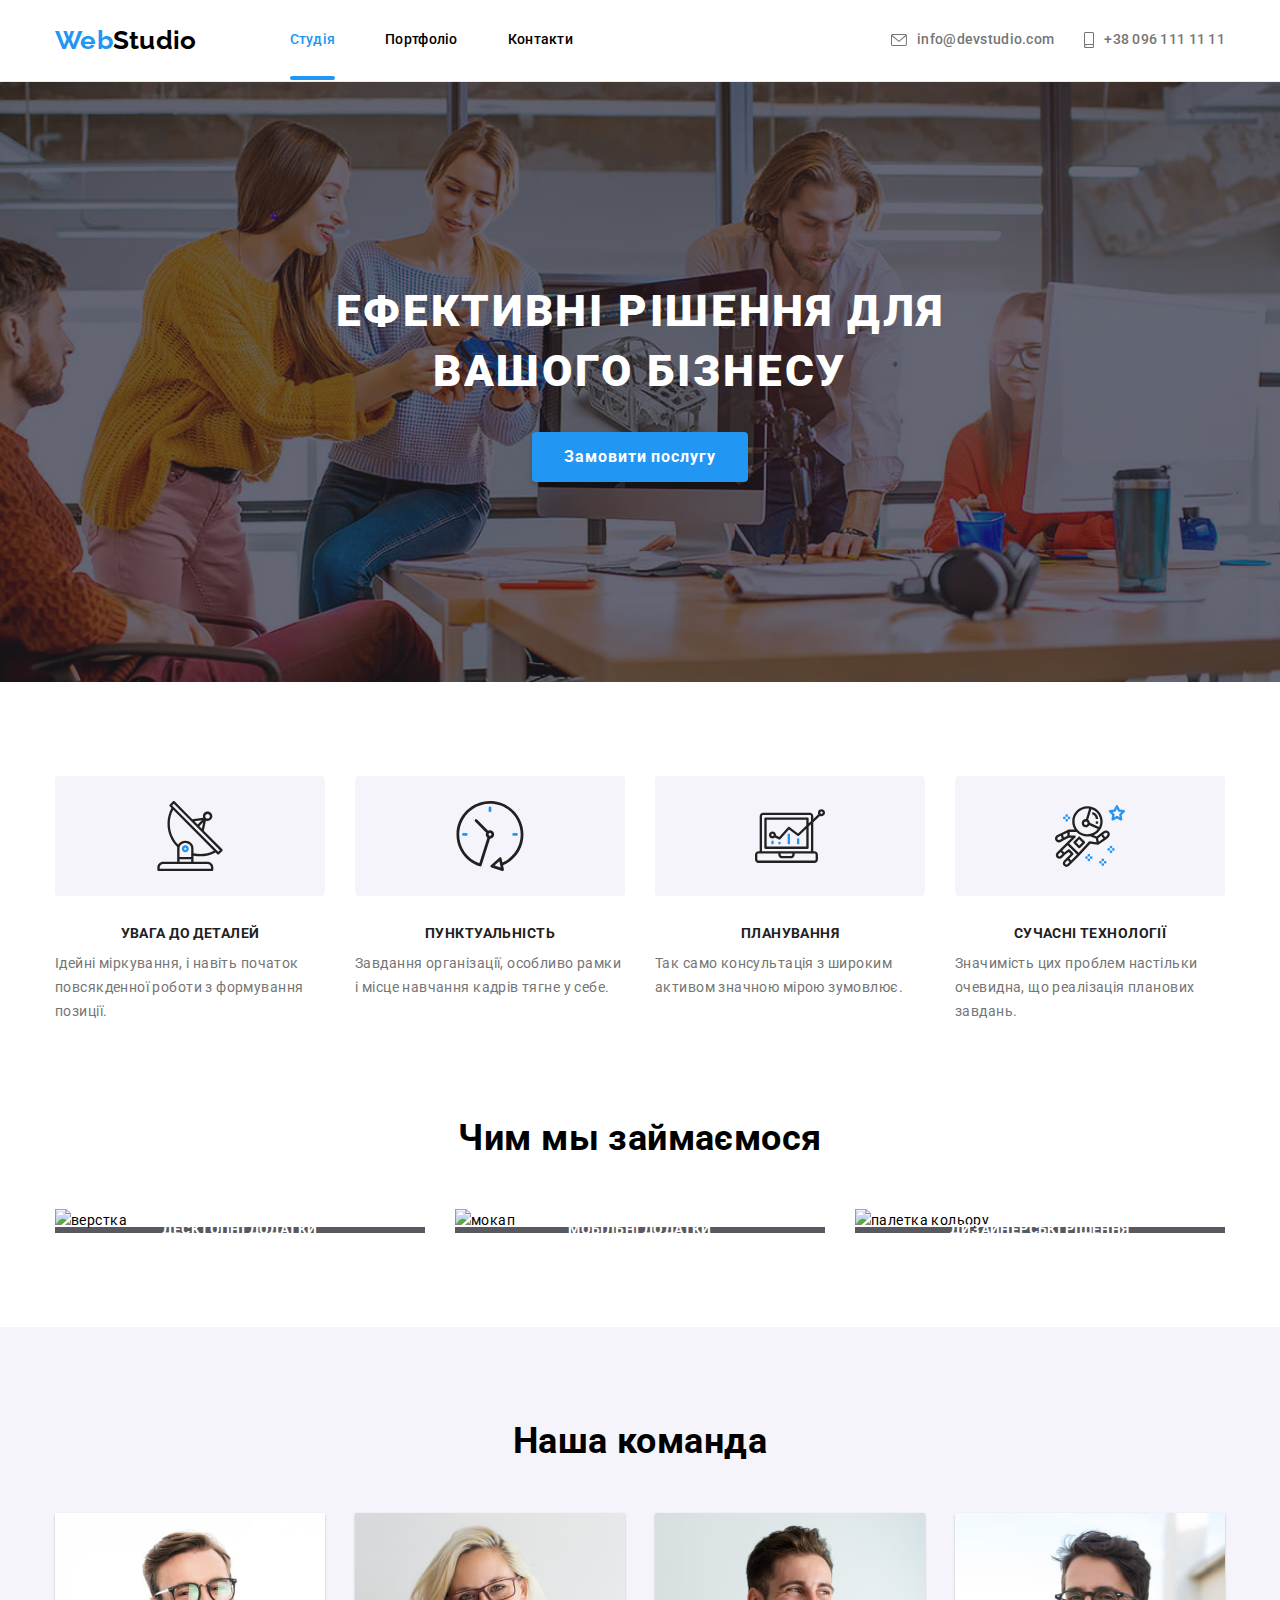
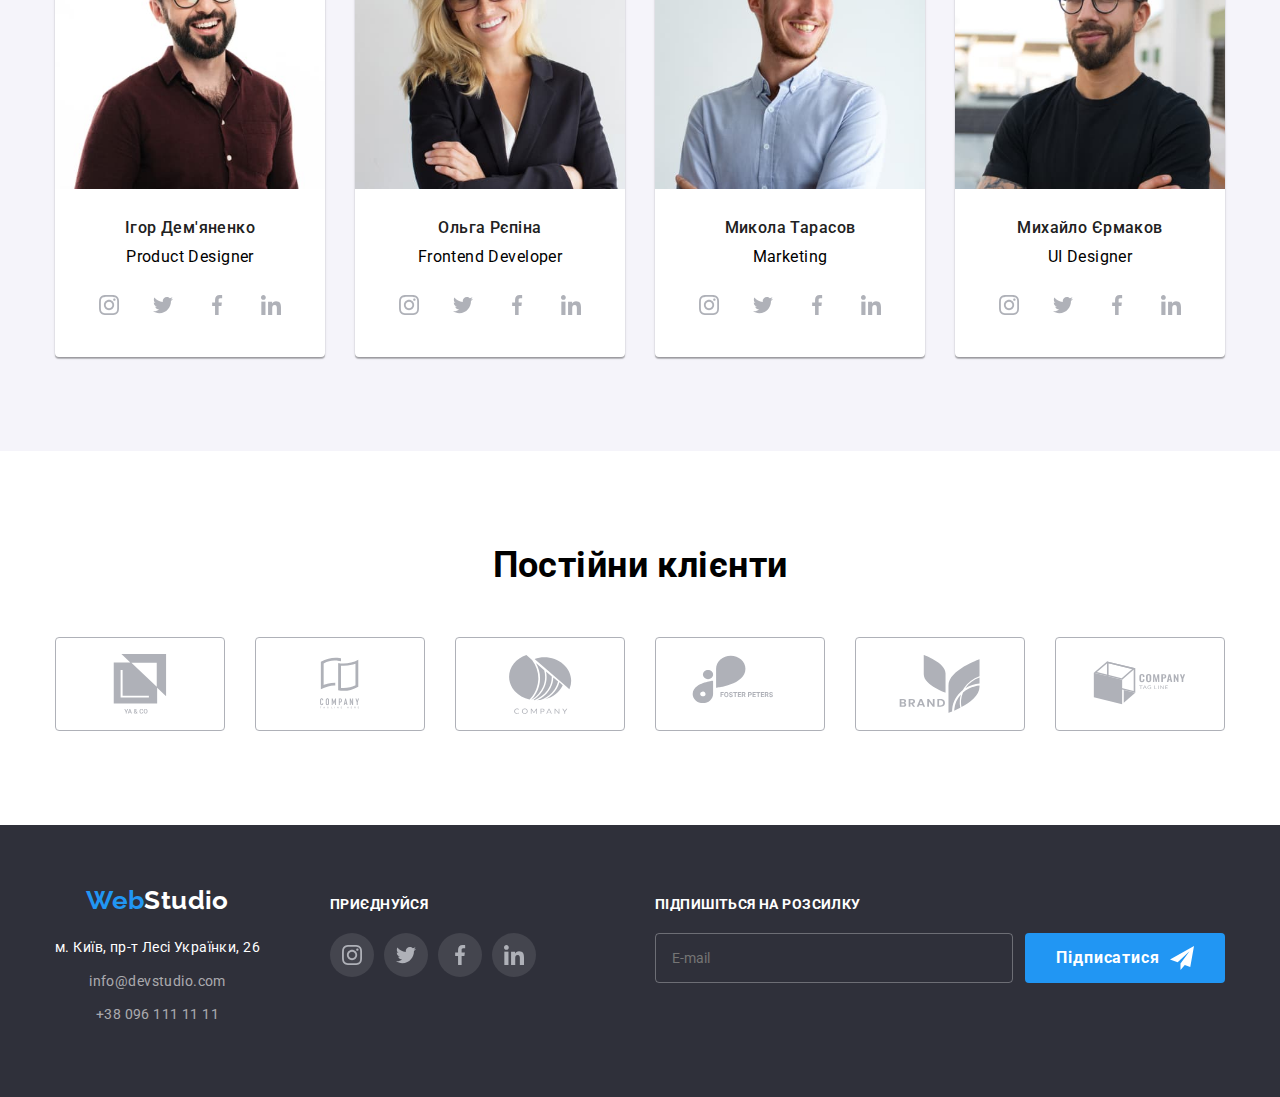
==== commit 820db73c: "исправляет ошибки д" ====
--- a/index.html
+++ b/index.html
@@ -176,7 +176,7 @@
       </section>
     </main>
     <footer class="footer"><div class="container footer__container">
-      <div class="adress ">
+      <div class="adress__group ">
       <a href="./index.html" class="logo logo--footer"><span class="logo--web">Web</span>Studio</a>
       <address>
         <ul class="footer__list">
--- a/css/main.min.css
+++ b/css/main.min.css
@@ -1 +1 @@
-body{font-family:"Roboto",sans-serif;background-color:#fff;font-weight:400;font-size:14px;line-height:1.71;letter-spacing:.03em}body.is-open{overflow:hidden}h1,h2,h3,h4,h5,h6,p,ul{margin:0;padding:0}a{text-decoration:none}li{list-style:none}img{display:block}.button{font-family:"Roboto",sans-serif;cursor:pointer}.container{padding-left:15px;padding-right:15px;margin-left:auto;margin-right:auto}@media screen and (min-width: 480px){.container{width:480px}}@media screen and (min-width: 768px){.container{width:768px}}@media screen and (min-width: 1200px){.container{width:1200px}}.section{padding-top:60px;padding-bottom:60px}@media screen and (min-width: 1200px){.section{padding-top:94px;padding-bottom:94px}}.hidden{position:absolute;width:1px;height:1px;margin:-1px;border:0;padding:0;white-space:nowrap;-webkit-clip-path:inset(100%);clip-path:inset(100%);clip:rect(0 0 0 0);overflow:hidden}.title-name{color:var(--h-text-color);font-weight:700;font-size:36px;line-height:1.16;text-align:center;margin-bottom:30px}@media screen and (min-width: 1200px){.title-name{margin-bottom:50px}}.header{position:relative;border-bottom:1px solid #ececec;font-family:"Roboto";font-style:normal;font-weight:500;font-size:14px;line-height:1.14;letter-spacing:.02em}.header__container{display:-webkit-box;display:-ms-flexbox;display:flex;-webkit-box-align:center;-ms-flex-align:center;align-items:center}.navigation{display:-webkit-box;display:-ms-flexbox;display:flex;-webkit-box-align:center;-ms-flex-align:center;align-items:center}.navigation-list{display:-webkit-box;display:-ms-flexbox;display:flex;-webkit-box-align:center;-ms-flex-align:center;align-items:center}.navigation-list{display:none}@media screen and (min-width: 768px){.navigation-list{display:-webkit-box;display:-ms-flexbox;display:flex}}.navigation__item{margin-right:50px}.navigation__item:last-child{margin-right:0}.navigation__link{display:block;padding-top:32px;padding-bottom:32px;color:#000;position:relative;-webkit-transition-property:color;transition-property:color;-webkit-transition-duration:250ms;transition-duration:250ms;-webkit-transition-timing-function:cubic-bezier(0.4, 0, 0.2, 1);transition-timing-function:cubic-bezier(0.4, 0, 0.2, 1)}.navigation__link--current{color:#2196f3}.navigation__link--current::after{position:absolute;display:-webkit-box;display:-ms-flexbox;display:flex;bottom:0;right:0;content:"";width:100%;height:4px;background-color:#2196f3;border-radius:2px}.navigation__link:hover,.navigation__link:focus{color:#2196f3}.contact__link{display:-webkit-box;display:-ms-flexbox;display:flex;-webkit-box-align:center;-ms-flex-align:center;align-items:center;color:#757575;font-weight:500;font-size:14px;line-height:1.14;letter-spacing:.02em;-webkit-transition-property:color,fill;transition-property:color,fill;-webkit-transition-duration:250ms;transition-duration:250ms;-webkit-transition-timing-function:cubic-bezier(0.4, 0, 0.2, 1);transition-timing-function:cubic-bezier(0.4, 0, 0.2, 1)}.contact__link:hover,.contact__link:focus{color:#2196f3;fill:#2196f3}@media screen and (min-width: 1200px){.contact__list:last-child{margin-left:30px}}.contact__icon{margin-right:10px;fill:currentColor}.contact__icon--phone{width:10px;height:16px}.contact__icon--mail{width:16px;height:12px}.contact{display:none;color:#212121;font-weight:500;font-size:14px;line-height:1.14;letter-spacing:.02em;-webkit-transition-property:color;transition-property:color;-webkit-transition-duration:250ms;transition-duration:250ms;-webkit-transition-timing-function:cubic-bezier(0.4, 0, 0.2, 1);transition-timing-function:cubic-bezier(0.4, 0, 0.2, 1);margin-left:auto}@media screen and (min-width: 768px){.contact{display:block;position:relative}}@media screen and (min-width: 1200px){.contact{display:-webkit-box;display:-ms-flexbox;display:flex;-webkit-box-align:center;-ms-flex-align:center;align-items:center;-webkit-box-pack:center;-ms-flex-pack:center;justify-content:center}}@media screen and (min-width: 768px)and (max-width: 1199px){.contact__list:last-child{margin-top:10px}}@media screen and (min-width: 1200px){.contact__list:last-child{margin-left:30px}}.footer{padding-top:60px;padding-bottom:60px;background-color:#2f303a}@media screen and (max-width: 767px){.footer{text-align:center}}.adress{color:#fff;font-style:normal;font-weight:400;font-size:14px;line-height:1.71}@media screen and (max-width: 1199px){.adress{text-align:center}}.footer__link{font-style:normal;color:rgba(255,255,255,.6);font-size:14px;line-height:1.71;-webkit-transition-property:color;transition-property:color;-webkit-transition-duration:250ms;transition-duration:250ms;-webkit-transition-timing-function:cubic-bezier(0.4, 0, 0.2, 1);transition-timing-function:cubic-bezier(0.4, 0, 0.2, 1)}.footer__link:hover,.footer__link:focus{color:#2196f3;fill:#2196f3}@media screen and (max-width: 767px){.footer__list,.footer__social--group{margin-bottom:60px}.footer__social{-webkit-box-align:center;-ms-flex-align:center;align-items:center;-webkit-box-pack:center;-ms-flex-pack:center;justify-content:center}}@media screen and (min-width: 768px){.footer__social--group{margin-left:auto}}@media screen and (min-width: 1200px){.footer__social--group{margin-left:70px}}.footer__list--item{margin-bottom:10px}.footer__list--item--item:last-child{margin-bottom:0}.footer__social,.footer__title{display:-webkit-box;display:-ms-flexbox;display:flex}.footer__title{display:inline-block;margin-bottom:20px;font-weight:700;font-size:14px;line-height:1.14;letter-spacing:.03em;text-transform:uppercase;color:#fff}@media screen and (min-width: 768px){.footer__container{display:-webkit-box;display:-ms-flexbox;display:flex;-webkit-box-align:baseline;-ms-flex-align:baseline;align-items:baseline;-ms-flex-wrap:wrap;flex-wrap:wrap}}.link__icon--footer{background-color:rgba(255,255,255,.1);fill:#fff}.link__icon--footer:focus,.link__icon--footer:hover{background-color:#2196f3;fill:#fff}@media screen and (min-width: 768px)and (max-width: 1199px){.footer__form{margin-left:auto;margin-right:auto;margin-top:60px;text-align:center}}@media screen and (min-width: 1200px){.footer__form{margin-left:auto}}.footer__form--title{margin-bottom:20px;font-weight:700;font-size:14px;line-height:1.14;letter-spacing:.03em;text-transform:uppercase;color:#fff}@media screen and (min-width: 1200px){.form{display:-webkit-box;display:-ms-flexbox;display:flex}}.form--input{min-width:300px;height:50px;padding-left:16px;padding-right:16px;border:1px solid rgba(255,255,255,.3);border-radius:4px;background-color:inherit;color:#fff;-webkit-transition:border 250ms cubic-bezier(0.4, 0, 0.2, 1);transition:border 250ms cubic-bezier(0.4, 0, 0.2, 1)}.form--input:focus{outline:none;border:1px solid #2196f3}@media screen and (min-width: 480px){.form--input{width:450px}}@media screen and (min-width: 1200px){.form--input{width:358px}}.form--icon{margin-left:10px}.logo{font-family:"Raleway",sans-serif;font-weight:700;font-size:26px;line-height:1.19}.logo--head{display:-webkit-box;display:-ms-flexbox;display:flex;color:#000;padding-top:16px;padding-bottom:16px}@media screen and (min-width: 768px){.logo--head{margin-right:87px;padding-top:26px;padding-bottom:26px}}@media screen and (min-width: 1200px){.logo--head{margin-right:93px;padding-top:25px;padding-bottom:25px}}.logo--web{color:#2196f3}.logo--footer{display:block;margin-bottom:20px;color:#fff}.button--close{display:-webkit-box;display:-ms-flexbox;display:flex;position:absolute;padding:0;-webkit-box-pack:center;-ms-flex-pack:center;justify-content:center;-webkit-box-align:center;-ms-flex-align:center;align-items:center;top:8px;right:8px;width:30px;height:30px;background-color:#fff;border:1px solid rgba(0,0,0,.1);border-radius:50%;cursor:pointer;-webkit-transition:fill 250ms cubic-bezier(0.4, 0, 0.2, 1);transition:fill 250ms cubic-bezier(0.4, 0, 0.2, 1)}.button--close:hover,.button--close:focus{fill:#2196f3}.modal__button{padding:0;width:200px;height:50px;font-weight:700;line-height:1.88;letter-spacing:.06em;font-size:16px;background-color:#2196f3;color:#fff;border-radius:4px;border:none;-webkit-transition:background-color 250ms cubic-bezier(0.4, 0, 0.2, 1),-webkit-box-shadow 250ms cubic-bezier(0.4, 0, 0.2, 1);transition:background-color 250ms cubic-bezier(0.4, 0, 0.2, 1),-webkit-box-shadow 250ms cubic-bezier(0.4, 0, 0.2, 1);transition:background-color 250ms cubic-bezier(0.4, 0, 0.2, 1),box-shadow 250ms cubic-bezier(0.4, 0, 0.2, 1);transition:background-color 250ms cubic-bezier(0.4, 0, 0.2, 1),box-shadow 250ms cubic-bezier(0.4, 0, 0.2, 1),-webkit-box-shadow 250ms cubic-bezier(0.4, 0, 0.2, 1);cursor:pointer}.modal__button:hover,.modal__button:focus{-webkit-box-shadow:0px 4px 4px rgba(0,0,0,.15);box-shadow:0px 4px 4px rgba(0,0,0,.15);background-color:#188ce8}.modal__button--position{display:-webkit-box;display:-ms-flexbox;display:flex;-webkit-box-align:center;-ms-flex-align:center;align-items:center;-webkit-box-pack:center;-ms-flex-pack:center;justify-content:center}.hero__button{margin-top:30px;padding:10px 32px;-webkit-box-shadow:0px 4px 4px rgba(0,0,0,.15);box-shadow:0px 4px 4px rgba(0,0,0,.15);border-radius:4px;border:none;background-color:#2196f3;color:#fff;font-weight:700;font-size:16px;line-height:1.87;text-align:center;letter-spacing:.06em;-webkit-transition-property:background-color;transition-property:background-color;-webkit-transition-duration:250ms;transition-duration:250ms;-webkit-transition-timing-function:cubic-bezier(0.4, 0, 0.2, 1);transition-timing-function:cubic-bezier(0.4, 0, 0.2, 1)}.hero__button:hover,.hero__button:focus{background-color:#188ce8}.button-box{display:-webkit-box;display:-ms-flexbox;display:flex;margin-bottom:40px}.button-box--list{margin-right:8px}.button-box--list:last-child{margin-right:0}@media screen and (min-width: 320px)and (max-width: 340px){.button-box--list:not(:last-child){margin-bottom:15px}}@media screen and (min-width: 341px)and (max-width: 767px){.button-box--list:nth-child(-n+5){margin-bottom:15px}}@media screen and (max-width: 767px){.button-box{-ms-flex-wrap:wrap;flex-wrap:wrap;-webkit-box-pack:start;-ms-flex-pack:start;justify-content:flex-start}}@media screen and (min-width: 768px){.button-box{-webkit-box-pack:center;-ms-flex-pack:center;justify-content:center;margin-bottom:30px}}@media screen and (min-width: 1200px){.button-box{margin-bottom:50px}}.button--filters{padding:6px 22px;background-color:#f5f4fa;font-weight:500;font-size:16px;line-height:1.62;border:none;border-radius:4px;-webkit-transition-property:background-color,color,-webkit-box-shadow;transition-property:background-color,color,-webkit-box-shadow;transition-property:background-color,color,box-shadow;transition-property:background-color,color,box-shadow,-webkit-box-shadow;-webkit-transition-duration:250ms;transition-duration:250ms;-webkit-transition-timing-function:cubic-bezier(0.4, 0, 0.2, 1);transition-timing-function:cubic-bezier(0.4, 0, 0.2, 1)}.button--filters:hover,.button--filters:focus{-webkit-box-shadow:0px 3px 1px rgba(0,0,0,.1),0px 1px 2px rgba(0,0,0,.08),0px 2px 2px rgba(0,0,0,.12);box-shadow:0px 3px 1px rgba(0,0,0,.1),0px 1px 2px rgba(0,0,0,.08),0px 2px 2px rgba(0,0,0,.12);background-color:#2196f3;color:#fff}.form--button{display:-webkit-box;display:-ms-flexbox;display:flex;-webkit-box-align:center;-ms-flex-align:center;align-items:center;-webkit-box-pack:center;-ms-flex-pack:center;justify-content:center;width:200px;height:50px;padding:0;font-weight:700;line-height:1.88;letter-spacing:.06em;font-size:16px;background-color:#2196f3;color:#fff;border-radius:4px;border:none;fill:#fff;-webkit-transition:background-color 250ms cubic-bezier(0.4, 0, 0.2, 1),-webkit-box-shadow 250ms cubic-bezier(0.4, 0, 0.2, 1);transition:background-color 250ms cubic-bezier(0.4, 0, 0.2, 1),-webkit-box-shadow 250ms cubic-bezier(0.4, 0, 0.2, 1);transition:background-color 250ms cubic-bezier(0.4, 0, 0.2, 1),box-shadow 250ms cubic-bezier(0.4, 0, 0.2, 1);transition:background-color 250ms cubic-bezier(0.4, 0, 0.2, 1),box-shadow 250ms cubic-bezier(0.4, 0, 0.2, 1),-webkit-box-shadow 250ms cubic-bezier(0.4, 0, 0.2, 1);cursor:pointer}@media screen and (max-width: 1199px){.form--button{margin-left:auto;margin-right:auto;margin-top:20px}}@media screen and (min-width: 1200px){.form--button{margin-left:12px}}.form--button:hover,.form--button:focus{-webkit-box-shadow:0px 4px 4px rgba(0,0,0,.15);box-shadow:0px 4px 4px rgba(0,0,0,.15);background-color:#188ce8}.hero{max-width:1600px;margin-left:auto;margin-right:auto;background-color:#2f303a}.hero--container{text-align:center;margin-left:auto;margin-right:auto;padding-top:118px;padding-bottom:118px}@media screen and (min-width: 1200px){.hero--container{padding-top:200px;padding-bottom:200px}}.hero--overlay{max-width:1600px;margin-left:auto;margin-right:auto;background-image:-webkit-gradient(linear, left top, right top, from(rgba(47, 48, 58, 0.4)), to(rgba(47, 48, 58, 0.4))),url(../images/backgr/hero-480.jpg);background-image:linear-gradient(to right, rgba(47, 48, 58, 0.4), rgba(47, 48, 58, 0.4)),url(../images/backgr/hero-480.jpg);background-position:center;background-repeat:no-repeat;background-size:cover}@media(min-device-pixel-ratio: 2),(-webkit-min-device-pixel-ratio: 2),(min-resolution: 192dpi),(min-resolution: 2dppx){.hero--overlay{background-image:-webkit-gradient(linear, left top, right top, from(rgba(47, 48, 58, 0.4)), to(rgba(47, 48, 58, 0.4))),url(../images/backgr/hero-480@2x.jpg);background-image:linear-gradient(to right, rgba(47, 48, 58, 0.4), rgba(47, 48, 58, 0.4)),url(../images/backgr/hero-480@2x.jpg)}}@media screen and (min-width: 768px){.hero--overlay{height:400px;background-image:-webkit-gradient(linear, left top, right top, from(rgba(47, 48, 58, 0.4)), to(rgba(47, 48, 58, 0.4))),url(../images/backgr/hero-768.jpg);background-image:linear-gradient(to right, rgba(47, 48, 58, 0.4), rgba(47, 48, 58, 0.4)),url(../images/backgr/hero-768.jpg)}}@media screen and (min-width: 768px)and (min-device-pixel-ratio: 2),screen and (min-width: 768px)and (-webkit-min-device-pixel-ratio: 2),screen and (min-width: 768px)and (min-resolution: 192dpi),screen and (min-width: 768px)and (min-resolution: 2dppx){.hero--overlay{background-image:-webkit-gradient(linear, left top, right top, from(rgba(47, 48, 58, 0.4)), to(rgba(47, 48, 58, 0.4))),url(../images/backgr/hero-768@2x.jpg);background-image:linear-gradient(to right, rgba(47, 48, 58, 0.4), rgba(47, 48, 58, 0.4)),url(../images/backgr/hero-768@2x.jpg)}}@media screen and (min-width: 1200px){.hero--overlay{height:600px;background-image:-webkit-gradient(linear, left top, right top, from(rgba(47, 48, 58, 0.4)), to(rgba(47, 48, 58, 0.4))),url(../images/backgr/hero-1200.jpg);background-image:linear-gradient(to right, rgba(47, 48, 58, 0.4), rgba(47, 48, 58, 0.4)),url(../images/backgr/hero-1200.jpg)}}@media screen and (min-width: 1200px)and (min-device-pixel-ratio: 2),screen and (min-width: 1200px)and (-webkit-min-device-pixel-ratio: 2),screen and (min-width: 1200px)and (min-resolution: 192dpi),screen and (min-width: 1200px)and (min-resolution: 2dppx){.hero--overlay{background-image:-webkit-gradient(linear, left top, right top, from(rgba(47, 48, 58, 0.4)), to(rgba(47, 48, 58, 0.4))),url(../images/backgr/hero-1200@2x.jpg);background-image:linear-gradient(to right, rgba(47, 48, 58, 0.4), rgba(47, 48, 58, 0.4)),url(../images/backgr/hero-1200@2x.jpg)}}.hero__text{max-width:800px;margin-left:auto;margin-right:auto;color:#fff;font-weight:900;font-size:44px;line-height:1.36;letter-spacing:.06em;text-transform:uppercase}@media screen and (min-width: 768px){.feature{display:-webkit-box;display:-ms-flexbox;display:flex;-ms-flex-wrap:wrap;flex-wrap:wrap;margin:-15px}}@media screen and (max-width: 767px){.feature__list:not(:last-child){margin-bottom:30px}}@media screen and (min-width: 768px){.feature__list{width:calc((100% - 60px)/2);margin:15px}}@media screen and (min-width: 1200px){.feature__list{width:calc((100% - 120px)/4);margin:15px}}.feature__icon{display:-webkit-box;display:-ms-flexbox;display:flex;-webkit-box-pack:center;-ms-flex-pack:center;justify-content:center;-webkit-box-align:center;-ms-flex-align:center;align-items:center;height:120px;background-color:#f5f4fa;border-radius:4px;margin-bottom:30px}.feature__text{color:#757575}.feature__title{text-align:center;margin-bottom:10px;color:#212121;font-weight:700;font-size:14px;line-height:1.14;text-transform:uppercase}.work{padding-top:0}@media screen and (max-width: 1199px){.work{display:none}}.work__title{margin-bottom:50px}.work__img{position:relative;margin-right:30px}.work__img:last-child{margin-right:0}.work__text{position:absolute;bottom:0;display:-webkit-box;display:-ms-flexbox;display:flex;-webkit-box-pack:center;-ms-flex-pack:center;justify-content:center;-webkit-box-align:center;-ms-flex-align:center;align-items:center;font-weight:700;font-size:14px;line-height:1.14;letter-spacing:.03em;text-transform:uppercase;color:#fff;background-color:rgba(47,48,58,.8);width:100%;height:25%}.work__list{display:-webkit-box;display:-ms-flexbox;display:flex}.section__team{background-color:#f5f4fa}.team__list{margin-top:50px}@media screen and (min-width: 768px){.team__list{display:-webkit-box;display:-ms-flexbox;display:flex;text-align:center;-ms-flex-wrap:wrap;flex-wrap:wrap;margin:-15px}}.team__card{padding-bottom:30px;text-align:center;-webkit-box-shadow:0px 1px 3px rgba(0,0,0,.12),0px 1px 1px rgba(0,0,0,.14),0px 2px 1px rgba(0,0,0,.2);box-shadow:0px 1px 3px rgba(0,0,0,.12),0px 1px 1px rgba(0,0,0,.14),0px 2px 1px rgba(0,0,0,.2);border-radius:0px 0px 4px 4px;background-color:#fff}@media screen and (max-width: 767px){.team__card:not(:last-child){margin-bottom:30px}}@media screen and (min-width: 768px){.team__card{width:calc((100% - 60px)/2);margin:15px}}@media screen and (min-width: 1200px){.team__card{width:calc((100% - 120px)/4)}}.team__photo{max-width:100%}@media screen and (min-width: 480px){.team__photo{width:450px}}@media screen and (min-width: 768px){.team__photo{width:354px}}@media screen and (min-width: 1200px){.team__photo{width:270px}}.team__link{display:-webkit-box;display:-ms-flexbox;display:flex;-webkit-box-pack:center;-ms-flex-pack:center;justify-content:center}.link__list:nth-child(n+2){margin-left:10px}.link__icon{display:block;display:-webkit-box;display:-ms-flexbox;display:flex;-webkit-box-pack:center;-ms-flex-pack:center;justify-content:center;-webkit-box-align:center;-ms-flex-align:center;align-items:center;margin:0px;width:44px;height:44px;border-radius:50%;fill:#afb1b8;-webkit-transition-property:background-color,fill;transition-property:background-color,fill;-webkit-transition-duration:250ms;transition-duration:250ms;-webkit-transition-timing-function:cubic-bezier(0.4, 0, 0.2, 1);transition-timing-function:cubic-bezier(0.4, 0, 0.2, 1)}.link__icon:hover,.link__icon:focus{background-color:#2196f3;fill:#fff}.team__name{margin-top:30px;margin-bottom:10px;color:#212121;font-weight:500;font-size:16px;line-height:1.18}.team__job{font-size:16px;line-height:1.18;margin-bottom:16px}.client{display:-webkit-box;display:-ms-flexbox;display:flex;-ms-flex-wrap:wrap;flex-wrap:wrap;margin:-15px}.client__link{display:block;display:-webkit-box;display:-ms-flexbox;display:flex;-webkit-box-pack:center;-ms-flex-pack:center;justify-content:center;-webkit-box-align:center;-ms-flex-align:center;align-items:center;padding-top:16px;padding-bottom:16px;padding-left:52px;padding-right:52px;fill:#afb1b8;border:1px solid #afb1b8;border-radius:4px;-webkit-transition-property:border-color,fill;transition-property:border-color,fill;-webkit-transition-duration:250ms;transition-duration:250ms;-webkit-transition-timing-function:cubic-bezier(0.4, 0, 0.2, 1);transition-timing-function:cubic-bezier(0.4, 0, 0.2, 1)}@media screen and (min-width: 768px){.client__link{padding-left:60px;padding-right:60px}}@media screen and (min-width: 1200px){.client__link{padding-left:32px;padding-right:32px}}.client__link:focus,.client__link:hover{fill:#2196f3;border-color:#2196f3}@media screen and (max-width: 767px){.client__list{width:calc((100% - 60px)/2);margin:15px}}@media screen and (min-width: 768px){.client__list{width:calc((100% - 90px)/3);margin:15px}}@media screen and (min-width: 1200px){.client__list{width:calc((100% - 180px)/6)}}.modal{padding:40px}.modal-form{position:absolute;top:50%;left:50%;background-color:#fff;-webkit-box-shadow:0px 1px 3px rgba(0,0,0,.12),0px 1px 1px rgba(0,0,0,.14),0px 2px 1px rgba(0,0,0,.2);box-shadow:0px 1px 3px rgba(0,0,0,.12),0px 1px 1px rgba(0,0,0,.14),0px 2px 1px rgba(0,0,0,.2);border-radius:4px;-webkit-transform:translate(-50%, -50%) scale(1);transform:translate(-50%, -50%) scale(1);-webkit-transition:-webkit-transform 250ms cubic-bezier(0.4, 0, 0.2, 1);transition:-webkit-transform 250ms cubic-bezier(0.4, 0, 0.2, 1);transition:transform 250ms cubic-bezier(0.4, 0, 0.2, 1);transition:transform 250ms cubic-bezier(0.4, 0, 0.2, 1), -webkit-transform 250ms cubic-bezier(0.4, 0, 0.2, 1)}@media screen and (min-width: 480px){.modal-form{min-width:450px;min-height:609px}}@media screen and (min-width: 1200px){.modal-form{width:528px;height:581px}}.modal__title{display:block;margin-bottom:12px;font-weight:700;font-size:20px;line-height:1.15;text-align:center;letter-spacing:.03em;color:#212121}.modal__title+.modal__title{margin-top:0}.modal__label{display:block;font-weight:400;font-size:12px;line-height:1.16;letter-spacing:.01em;color:#757575}.modal__label+.modal__label{margin-top:10px}.modal__label:focus-within .modal__input{outline:none;border:1px solid #2196f3}.modal__label:focus-within .modal__icon{fill:#2196f3}.modal__input{display:block;width:100%;height:40px;padding-left:42px;padding-right:42px;margin-top:4px;border:1px solid rgba(33,33,33,.2);border-radius:4px;-webkit-transition:border 250ms cubic-bezier(0.4, 0, 0.2, 1);transition:border 250ms cubic-bezier(0.4, 0, 0.2, 1)}.modal__input--position{position:relative}.modal__icon{position:absolute;top:50%;left:12px;-webkit-transform:translateY(-50%);transform:translateY(-50%);-webkit-transition:fill 250ms cubic-bezier(0.4, 0, 0.2, 1);transition:fill 250ms cubic-bezier(0.4, 0, 0.2, 1)}.modal__icon--vector{opacity:1;-webkit-transition:opacity 250ms cubic-bezier(0.4, 0, 0.2, 1);transition:opacity 250ms cubic-bezier(0.4, 0, 0.2, 1)}.modal__icon--check{opacity:0;-webkit-transition:opacity 250ms cubic-bezier(0.4, 0, 0.2, 1);transition:opacity 250ms cubic-bezier(0.4, 0, 0.2, 1)}.modal__input--textarea{resize:none;height:120px;padding:12px 16px}.modal__input--textarea::-webkit-input-placeholder{font-weight:400;font-size:12px;line-height:1.16;letter-spacing:.01em;color:rgba(117,117,117,.5)}.modal__input--textarea::-moz-placeholder{font-weight:400;font-size:12px;line-height:1.16;letter-spacing:.01em;color:rgba(117,117,117,.5)}.modal__input--textarea:-ms-input-placeholder{font-weight:400;font-size:12px;line-height:1.16;letter-spacing:.01em;color:rgba(117,117,117,.5)}.modal__input--textarea::-ms-input-placeholder{font-weight:400;font-size:12px;line-height:1.16;letter-spacing:.01em;color:rgba(117,117,117,.5)}.modal__input--textarea::placeholder{font-weight:400;font-size:12px;line-height:1.16;letter-spacing:.01em;color:rgba(117,117,117,.5)}.modal__label--checkbox{position:relative;display:-webkit-box;display:-ms-flexbox;display:flex;-webkit-box-align:center;-ms-flex-align:center;align-items:center;-webkit-box-pack:center;-ms-flex-pack:center;justify-content:center;font-size:12px;line-height:1.16;letter-spacing:.03em;text-align:center;margin-top:20px;margin-bottom:30px}@media screen and (min-width: 1200px){.modal__label--checkbox{font-size:14px;line-height:1.71}}.modal__input--checkbox{position:absolute;width:1px;height:1px;margin:-1px;border:0;padding:0;white-space:nowrap;-webkit-clip-path:inset(100%);clip-path:inset(100%);clip:rect(0 0 0 0);overflow:hidden}.modal__icon--check,.modal__icon--vector{position:absolute;top:50%;left:0;-webkit-transform:translateY(-50%);transform:translateY(-50%)}@media screen and (min-width: 1200px){.modal__icon--check,.modal__icon--vector{left:5px}}.modal__icon--vector{opacity:1;-webkit-transition:opacity 250ms cubic-bezier(0.4, 0, 0.2, 1);transition:opacity 250ms cubic-bezier(0.4, 0, 0.2, 1)}.modal__icon--check{opacity:0;-webkit-transition:opacity 250ms cubic-bezier(0.4, 0, 0.2, 1);transition:opacity 250ms cubic-bezier(0.4, 0, 0.2, 1)}.modal__input--checkbox:checked~.modal__icon--check{opacity:1}.modal__input--checkbox:checked~.modal__icon--vector{opacity:0}.checkbox-link{position:relative;text-decoration:none;display:block;margin-left:5px;color:#2196f3;font-size:12px;line-height:1.16;letter-spacing:.03em}.checkbox-link::after{content:"";position:absolute;left:0;bottom:0;width:100%;height:1px;background-color:#2196f3}@media screen and (min-width: 1200px){.checkbox-link::after{bottom:5px}}@media screen and (min-width: 1200px){.checkbox-link{font-size:14px;line-height:1.71}}.backdrop{position:fixed;top:0;right:0;width:100%;height:100%;background-color:rgba(0,0,0,.2);opacity:1;-webkit-transition:opacity 250ms cubic-bezier(0.4, 0, 0.2, 1);transition:opacity 250ms cubic-bezier(0.4, 0, 0.2, 1);overflow-y:scroll}.backdrop.is-hidden{opacity:0;pointer-events:none}.backdrop.is-hidden .modal{-webkit-transform:translate(-50%, -50%) scale(0.9);transform:translate(-50%, -50%) scale(0.9)}@media screen and (min-width: 768px){.card--set{gap:30px;display:-webkit-box;display:-ms-flexbox;display:flex;-ms-flex-wrap:wrap;flex-wrap:wrap}}@media screen and (max-width: 767px){.card__item:not(:last-child){margin-bottom:30px}}@media screen and (min-width: 768px){.card__item{width:calc((100% - 30px)/2)}}@media screen and (min-width: 1200px){.card__item{width:calc((100% - 60px)/3)}}.card__link{display:block;-webkit-transition-property:-webkit-box-shadow;transition-property:-webkit-box-shadow;transition-property:box-shadow;transition-property:box-shadow, -webkit-box-shadow;-webkit-transition-duration:250ms;transition-duration:250ms;-webkit-transition-timing-function:cubic-bezier(0.4, 0, 0.2, 1);transition-timing-function:cubic-bezier(0.4, 0, 0.2, 1)}.card__link:hover,.card__link:focus{-webkit-box-shadow:0px 1px 1px rgba(0,0,0,.12),0px 4px 4px rgba(0,0,0,.06),1px 4px 6px rgba(0,0,0,.16);box-shadow:0px 1px 1px rgba(0,0,0,.12),0px 4px 4px rgba(0,0,0,.06),1px 4px 6px rgba(0,0,0,.16)}.card__thumb{position:relative;overflow:hidden}.card__thumb--descrition{position:absolute;left:0;top:0;display:-webkit-box;display:-ms-flexbox;display:flex;-webkit-box-pack:center;-ms-flex-pack:center;justify-content:center;-webkit-box-align:center;-ms-flex-align:center;align-items:center;width:100%;height:100%;padding:0 24px;-webkit-transform:translateY(101%);transform:translateY(101%);-webkit-transition:-webkit-transform 250ms cubic-bezier(0.4, 0, 0.2, 1);transition:-webkit-transform 250ms cubic-bezier(0.4, 0, 0.2, 1);transition:transform 250ms cubic-bezier(0.4, 0, 0.2, 1);transition:transform 250ms cubic-bezier(0.4, 0, 0.2, 1), -webkit-transform 250ms cubic-bezier(0.4, 0, 0.2, 1);padding:77px 24px 77px 24px;font-size:18px;line-height:1.55;letter-spacing:.03em;color:#fff;background-color:rgba(33,150,243,.9)}.card__link:hover .card__thumb--descrition,.card__link:focus .card__thumb--descrition{-webkit-transform:translateY(0);transform:translateY(0)}@media screen and (max-width: 479px){.card__thumb--descrition{padding:10px}}.card__content{padding:20px 24px;border-top:none;border-bottom:1px solid #eee;border-left:1px solid #eee;border-right:1px solid #eee}.card__name{color:#212121;font-weight:700;font-size:18px;line-height:2;letter-spacing:.06em}.card__name--description{color:#757575;font-size:16px;line-height:1.85}.menu-toggle{position:absolute;top:15px;right:15px;display:-webkit-box;display:-ms-flexbox;display:flex;-webkit-box-align:center;-ms-flex-align:center;align-items:center;-webkit-box-pack:center;-ms-flex-pack:center;justify-content:center;margin:0;padding:0;background-color:#fff;cursor:pointer;border:none;border-radius:50%;outline:none;-webkit-transition:fill 250ms cubic-bezier(0.4, 0, 0.2, 1);transition:fill 250ms cubic-bezier(0.4, 0, 0.2, 1)}@media(min-width: 768px){.menu-toggle{display:none}}.menu-toggle:hover,.menu-toggle:focus{fill:#2196f3}.menu-container{position:fixed;top:0;left:0;width:100vw;height:100vh;padding:48px 40px;background-color:#fff;z-index:999;display:-webkit-box;display:-ms-flexbox;display:flex;-webkit-box-orient:vertical;-webkit-box-direction:normal;-ms-flex-direction:column;flex-direction:column;-webkit-transform:translateX(100%);transform:translateX(100%);-webkit-transition:-webkit-transform 250ms cubic-bezier(0.4, 0, 0.2, 1);transition:-webkit-transform 250ms cubic-bezier(0.4, 0, 0.2, 1);transition:transform 250ms cubic-bezier(0.4, 0, 0.2, 1);transition:transform 250ms cubic-bezier(0.4, 0, 0.2, 1), -webkit-transform 250ms cubic-bezier(0.4, 0, 0.2, 1)}.menu-container.is-open{-webkit-transform:translateX(0);transform:translateX(0)}.mobile-menu__navigation{padding:0;margin:0;list-style:none}.mobile-menu__link{display:block;padding:10px;color:#212121;text-decoration:none;font-weight:500;font-size:40px;line-height:1.17;letter-spacing:.02em;-webkit-transition:color 250ms cubic-bezier(0.4, 0, 0.2, 1);transition:color 250ms cubic-bezier(0.4, 0, 0.2, 1)}.mobile-menu__link:hover,.mobile-menu__link:focus{color:#2196f3}.mobile-contact{margin-top:auto}.mobile-contact__link{display:block;padding:10px;color:#2196f3;text-decoration:none;font-weight:500;font-size:40px;line-height:1.17;letter-spacing:.02em;-webkit-transition:color 250ms cubic-bezier(0.4, 0, 0.2, 1);transition:color 250ms cubic-bezier(0.4, 0, 0.2, 1)}.mobile-contact__link:hover,.mobile-contact__link:focus{color:#2196f3}.mobile-contact__item:last-child .mobile-contact__link{font-weight:500;font-size:24px;line-height:28px;letter-spacing:.02em;color:#757575}.mobile-socialmedia{display:-webkit-box;display:-ms-flexbox;display:flex;margin-top:auto}@media screen and (max-width: 479px){.mobile-socialmedia{-ms-flex-wrap:wrap;flex-wrap:wrap}}.mobile-socialmedia li:not(:last-child){border-right:1px solid rgba(33,33,33,.2)}.mobile-socialmedia_link{display:block;padding:5px 10px;color:#2196f3;text-decoration:none;font-weight:500;font-size:18px;line-height:1.22;letter-spacing:.02em}/*# sourceMappingURL=main.min.css.map */+body{font-family:"Roboto",sans-serif;background-color:#fff;font-weight:400;font-size:14px;line-height:1.71;letter-spacing:.03em}body.is-open{overflow:hidden}h1,h2,h3,h4,h5,h6,p,ul{margin:0;padding:0}a{text-decoration:none}li{list-style:none}img{display:block}.button{font-family:"Roboto",sans-serif;cursor:pointer}.container{padding-left:15px;padding-right:15px;margin-left:auto;margin-right:auto}@media screen and (min-width: 480px){.container{width:480px}}@media screen and (min-width: 768px){.container{width:768px}}@media screen and (min-width: 1200px){.container{width:1200px}}.section{padding-top:60px;padding-bottom:60px}@media screen and (min-width: 1200px){.section{padding-top:94px;padding-bottom:94px}}.hidden{position:absolute;width:1px;height:1px;margin:-1px;border:0;padding:0;white-space:nowrap;-webkit-clip-path:inset(100%);clip-path:inset(100%);clip:rect(0 0 0 0);overflow:hidden}.title-name{color:var(--h-text-color);font-weight:700;font-size:36px;line-height:1.16;text-align:center;margin-bottom:30px}@media screen and (min-width: 1200px){.title-name{margin-bottom:50px}}.header{position:relative;border-bottom:1px solid #ececec;font-family:"Roboto";font-style:normal;font-weight:500;font-size:14px;line-height:1.14;letter-spacing:.02em}.header__container{display:-webkit-box;display:-ms-flexbox;display:flex;-webkit-box-align:center;-ms-flex-align:center;align-items:center}.navigation{display:-webkit-box;display:-ms-flexbox;display:flex;-webkit-box-align:center;-ms-flex-align:center;align-items:center}.navigation-list{display:-webkit-box;display:-ms-flexbox;display:flex;-webkit-box-align:center;-ms-flex-align:center;align-items:center}.navigation-list{display:none}@media screen and (min-width: 768px){.navigation-list{display:-webkit-box;display:-ms-flexbox;display:flex}}.navigation__item{margin-right:50px}.navigation__item:last-child{margin-right:0}.navigation__link{display:block;padding-top:32px;padding-bottom:32px;color:#000;position:relative;-webkit-transition-property:color;transition-property:color;-webkit-transition-duration:250ms;transition-duration:250ms;-webkit-transition-timing-function:cubic-bezier(0.4, 0, 0.2, 1);transition-timing-function:cubic-bezier(0.4, 0, 0.2, 1)}.navigation__link--current{color:#2196f3}.navigation__link--current::after{position:absolute;display:-webkit-box;display:-ms-flexbox;display:flex;bottom:0;right:0;content:"";width:100%;height:4px;background-color:#2196f3;border-radius:2px}.navigation__link:hover,.navigation__link:focus{color:#2196f3}.contact__link{display:-webkit-box;display:-ms-flexbox;display:flex;-webkit-box-align:center;-ms-flex-align:center;align-items:center;color:#757575;font-weight:500;font-size:14px;line-height:1.14;letter-spacing:.02em;-webkit-transition-property:color,fill;transition-property:color,fill;-webkit-transition-duration:250ms;transition-duration:250ms;-webkit-transition-timing-function:cubic-bezier(0.4, 0, 0.2, 1);transition-timing-function:cubic-bezier(0.4, 0, 0.2, 1)}.contact__link:hover,.contact__link:focus{color:#2196f3;fill:#2196f3}@media screen and (min-width: 1200px){.contact__list:last-child{margin-left:30px}}.contact__icon{margin-right:10px;fill:currentColor}.contact__icon--phone{width:10px;height:16px}.contact__icon--mail{width:16px;height:12px}.contact{display:none;color:#212121;font-weight:500;font-size:14px;line-height:1.14;letter-spacing:.02em;-webkit-transition-property:color;transition-property:color;-webkit-transition-duration:250ms;transition-duration:250ms;-webkit-transition-timing-function:cubic-bezier(0.4, 0, 0.2, 1);transition-timing-function:cubic-bezier(0.4, 0, 0.2, 1);margin-left:auto}@media screen and (min-width: 768px){.contact{display:block;position:relative}}@media screen and (min-width: 1200px){.contact{display:-webkit-box;display:-ms-flexbox;display:flex;-webkit-box-align:center;-ms-flex-align:center;align-items:center;-webkit-box-pack:center;-ms-flex-pack:center;justify-content:center}}@media screen and (min-width: 768px)and (max-width: 1199px){.contact__list:last-child{margin-top:10px}}@media screen and (min-width: 1200px){.contact__list:last-child{margin-left:30px}}.footer{padding-top:60px;padding-bottom:60px;background-color:#2f303a}@media screen and (max-width: 767px){.footer{text-align:center}}.adress{color:#fff;font-style:normal;font-weight:400;font-size:14px;line-height:1.71}.adress__group{text-align:center}@media screen and (min-width: 768px)and (max-width: 1199px){.adress__group{margin-left:76px}}.footer__link{font-style:normal;color:rgba(255,255,255,.6);font-size:14px;line-height:1.71;-webkit-transition-property:color;transition-property:color;-webkit-transition-duration:250ms;transition-duration:250ms;-webkit-transition-timing-function:cubic-bezier(0.4, 0, 0.2, 1);transition-timing-function:cubic-bezier(0.4, 0, 0.2, 1)}.footer__link:hover,.footer__link:focus{color:#2196f3;fill:#2196f3}@media screen and (max-width: 767px){.footer__list,.footer__social--group{margin-bottom:60px}.footer__social{-webkit-box-align:center;-ms-flex-align:center;align-items:center;-webkit-box-pack:center;-ms-flex-pack:center;justify-content:center}}@media screen and (min-width: 768px)and (max-width: 1199px){.footer__social--group{text-align:center;margin-left:auto;margin-right:89px}}@media screen and (min-width: 1200px){.footer__social--group{margin-left:70px}}@media screen and (min-width: 1200px){.footer__social--group{margin-left:70px}}.footer__list--item{margin-bottom:10px}.footer__list--item--item:last-child{margin-bottom:0}.footer__social,.footer__title{display:-webkit-box;display:-ms-flexbox;display:flex}.footer__title{display:inline-block;margin-bottom:20px;font-weight:700;font-size:14px;line-height:1.14;letter-spacing:.03em;text-transform:uppercase;color:#fff}@media screen and (min-width: 768px){.footer__container{display:-webkit-box;display:-ms-flexbox;display:flex;-webkit-box-align:baseline;-ms-flex-align:baseline;align-items:baseline;-ms-flex-wrap:wrap;flex-wrap:wrap}}.link__icon--footer{background-color:rgba(255,255,255,.1);fill:#fff}.link__icon--footer:focus,.link__icon--footer:hover{background-color:#2196f3;fill:#fff}@media screen and (min-width: 768px)and (max-width: 1199px){.footer__form{margin-left:auto;margin-right:auto;margin-top:60px;text-align:center}}@media screen and (min-width: 1200px){.footer__form{margin-left:auto}}.footer__form--title{margin-bottom:20px;font-weight:700;font-size:14px;line-height:1.14;letter-spacing:.03em;text-transform:uppercase;color:#fff}@media screen and (min-width: 1200px){.form{display:-webkit-box;display:-ms-flexbox;display:flex}}.form--input{min-width:300px;height:50px;padding-left:16px;padding-right:16px;border:1px solid rgba(255,255,255,.3);border-radius:4px;background-color:inherit;color:#fff;-webkit-transition:border 250ms cubic-bezier(0.4, 0, 0.2, 1);transition:border 250ms cubic-bezier(0.4, 0, 0.2, 1)}.form--input:focus{outline:none;border:1px solid #2196f3}@media screen and (min-width: 480px){.form--input{width:450px}}@media screen and (min-width: 1200px){.form--input{width:358px}}.form--icon{margin-left:10px}.logo{font-family:"Raleway",sans-serif;font-weight:700;font-size:26px;line-height:1.19}.logo--head{display:-webkit-box;display:-ms-flexbox;display:flex;color:#000;padding-top:16px;padding-bottom:16px}@media screen and (min-width: 768px){.logo--head{margin-right:87px;padding-top:26px;padding-bottom:26px}}@media screen and (min-width: 1200px){.logo--head{margin-right:93px;padding-top:25px;padding-bottom:25px}}.logo--web{color:#2196f3}.logo--footer{display:block;margin-bottom:20px;color:#fff}.button--close{display:-webkit-box;display:-ms-flexbox;display:flex;position:absolute;padding:0;-webkit-box-pack:center;-ms-flex-pack:center;justify-content:center;-webkit-box-align:center;-ms-flex-align:center;align-items:center;top:8px;right:8px;width:30px;height:30px;background-color:#fff;border:1px solid rgba(0,0,0,.1);border-radius:50%;cursor:pointer;-webkit-transition:fill 250ms cubic-bezier(0.4, 0, 0.2, 1);transition:fill 250ms cubic-bezier(0.4, 0, 0.2, 1)}.button--close:hover,.button--close:focus{fill:#2196f3}.modal__button{padding:0;width:200px;height:50px;font-weight:700;line-height:1.88;letter-spacing:.06em;font-size:16px;background-color:#2196f3;color:#fff;border-radius:4px;border:none;-webkit-transition:background-color 250ms cubic-bezier(0.4, 0, 0.2, 1),-webkit-box-shadow 250ms cubic-bezier(0.4, 0, 0.2, 1);transition:background-color 250ms cubic-bezier(0.4, 0, 0.2, 1),-webkit-box-shadow 250ms cubic-bezier(0.4, 0, 0.2, 1);transition:background-color 250ms cubic-bezier(0.4, 0, 0.2, 1),box-shadow 250ms cubic-bezier(0.4, 0, 0.2, 1);transition:background-color 250ms cubic-bezier(0.4, 0, 0.2, 1),box-shadow 250ms cubic-bezier(0.4, 0, 0.2, 1),-webkit-box-shadow 250ms cubic-bezier(0.4, 0, 0.2, 1);cursor:pointer}.modal__button:hover,.modal__button:focus{-webkit-box-shadow:0px 4px 4px rgba(0,0,0,.15);box-shadow:0px 4px 4px rgba(0,0,0,.15);background-color:#188ce8}.modal__button--position{display:-webkit-box;display:-ms-flexbox;display:flex;-webkit-box-align:center;-ms-flex-align:center;align-items:center;-webkit-box-pack:center;-ms-flex-pack:center;justify-content:center}.hero__button{margin-top:30px;padding:10px 32px;-webkit-box-shadow:0px 4px 4px rgba(0,0,0,.15);box-shadow:0px 4px 4px rgba(0,0,0,.15);border-radius:4px;border:none;background-color:#2196f3;color:#fff;font-weight:700;font-size:16px;line-height:1.87;text-align:center;letter-spacing:.06em;-webkit-transition-property:background-color;transition-property:background-color;-webkit-transition-duration:250ms;transition-duration:250ms;-webkit-transition-timing-function:cubic-bezier(0.4, 0, 0.2, 1);transition-timing-function:cubic-bezier(0.4, 0, 0.2, 1)}.hero__button:hover,.hero__button:focus{background-color:#188ce8}.button-box{display:-webkit-box;display:-ms-flexbox;display:flex;margin-bottom:40px}.button-box--list{margin-right:8px}.button-box--list:last-child{margin-right:0}@media screen and (min-width: 320px)and (max-width: 340px){.button-box--list:not(:last-child){margin-bottom:15px}}@media screen and (min-width: 341px)and (max-width: 767px){.button-box--list:nth-child(-n+5){margin-bottom:15px}}@media screen and (max-width: 767px){.button-box{-ms-flex-wrap:wrap;flex-wrap:wrap;-webkit-box-pack:start;-ms-flex-pack:start;justify-content:flex-start}}@media screen and (min-width: 768px){.button-box{-webkit-box-pack:center;-ms-flex-pack:center;justify-content:center;margin-bottom:30px}}@media screen and (min-width: 1200px){.button-box{margin-bottom:50px}}.button--filters{padding:6px 22px;background-color:#f5f4fa;font-weight:500;font-size:16px;line-height:1.62;border:none;border-radius:4px;-webkit-transition-property:background-color,color,-webkit-box-shadow;transition-property:background-color,color,-webkit-box-shadow;transition-property:background-color,color,box-shadow;transition-property:background-color,color,box-shadow,-webkit-box-shadow;-webkit-transition-duration:250ms;transition-duration:250ms;-webkit-transition-timing-function:cubic-bezier(0.4, 0, 0.2, 1);transition-timing-function:cubic-bezier(0.4, 0, 0.2, 1)}.button--filters:hover,.button--filters:focus{-webkit-box-shadow:0px 3px 1px rgba(0,0,0,.1),0px 1px 2px rgba(0,0,0,.08),0px 2px 2px rgba(0,0,0,.12);box-shadow:0px 3px 1px rgba(0,0,0,.1),0px 1px 2px rgba(0,0,0,.08),0px 2px 2px rgba(0,0,0,.12);background-color:#2196f3;color:#fff}.form--button{display:-webkit-box;display:-ms-flexbox;display:flex;-webkit-box-align:center;-ms-flex-align:center;align-items:center;-webkit-box-pack:center;-ms-flex-pack:center;justify-content:center;width:200px;height:50px;padding:0;font-weight:700;line-height:1.88;letter-spacing:.06em;font-size:16px;background-color:#2196f3;color:#fff;border-radius:4px;border:none;fill:#fff;-webkit-transition:background-color 250ms cubic-bezier(0.4, 0, 0.2, 1),-webkit-box-shadow 250ms cubic-bezier(0.4, 0, 0.2, 1);transition:background-color 250ms cubic-bezier(0.4, 0, 0.2, 1),-webkit-box-shadow 250ms cubic-bezier(0.4, 0, 0.2, 1);transition:background-color 250ms cubic-bezier(0.4, 0, 0.2, 1),box-shadow 250ms cubic-bezier(0.4, 0, 0.2, 1);transition:background-color 250ms cubic-bezier(0.4, 0, 0.2, 1),box-shadow 250ms cubic-bezier(0.4, 0, 0.2, 1),-webkit-box-shadow 250ms cubic-bezier(0.4, 0, 0.2, 1);cursor:pointer}@media screen and (max-width: 1199px){.form--button{margin-left:auto;margin-right:auto;margin-top:20px}}@media screen and (min-width: 1200px){.form--button{margin-left:12px}}.form--button:hover,.form--button:focus{-webkit-box-shadow:0px 4px 4px rgba(0,0,0,.15);box-shadow:0px 4px 4px rgba(0,0,0,.15);background-color:#188ce8}.hero{max-width:1600px;margin-left:auto;margin-right:auto;background-color:#2f303a}.hero--container{text-align:center;margin-left:auto;margin-right:auto;padding-top:118px;padding-bottom:118px}@media screen and (min-width: 1200px){.hero--container{padding-top:200px;padding-bottom:200px}}.hero--overlay{max-width:1600px;max-height:100%;margin-left:auto;margin-right:auto;background-image:-webkit-gradient(linear, left top, right top, from(rgba(47, 48, 58, 0.4)), to(rgba(47, 48, 58, 0.4))),url(../images/backgr/hero-480.jpg);background-image:linear-gradient(to right, rgba(47, 48, 58, 0.4), rgba(47, 48, 58, 0.4)),url(../images/backgr/hero-480.jpg);background-position:center;background-repeat:no-repeat;background-size:cover}@media(min-device-pixel-ratio: 2),(-webkit-min-device-pixel-ratio: 2),(min-resolution: 192dpi),(min-resolution: 2dppx){.hero--overlay{background-image:-webkit-gradient(linear, left top, right top, from(rgba(47, 48, 58, 0.4)), to(rgba(47, 48, 58, 0.4))),url(../images/backgr/hero-480@2x.jpg);background-image:linear-gradient(to right, rgba(47, 48, 58, 0.4), rgba(47, 48, 58, 0.4)),url(../images/backgr/hero-480@2x.jpg)}}@media screen and (min-width: 768px){.hero--overlay{height:400px;background-image:-webkit-gradient(linear, left top, right top, from(rgba(47, 48, 58, 0.4)), to(rgba(47, 48, 58, 0.4))),url(../images/backgr/hero-768.jpg);background-image:linear-gradient(to right, rgba(47, 48, 58, 0.4), rgba(47, 48, 58, 0.4)),url(../images/backgr/hero-768.jpg)}}@media screen and (min-width: 768px)and (min-device-pixel-ratio: 2),screen and (min-width: 768px)and (-webkit-min-device-pixel-ratio: 2),screen and (min-width: 768px)and (min-resolution: 192dpi),screen and (min-width: 768px)and (min-resolution: 2dppx){.hero--overlay{background-image:-webkit-gradient(linear, left top, right top, from(rgba(47, 48, 58, 0.4)), to(rgba(47, 48, 58, 0.4))),url(../images/backgr/hero-768@2x.jpg);background-image:linear-gradient(to right, rgba(47, 48, 58, 0.4), rgba(47, 48, 58, 0.4)),url(../images/backgr/hero-768@2x.jpg)}}@media screen and (min-width: 1200px){.hero--overlay{height:600px;background-image:-webkit-gradient(linear, left top, right top, from(rgba(47, 48, 58, 0.4)), to(rgba(47, 48, 58, 0.4))),url(../images/backgr/hero-1200.jpg);background-image:linear-gradient(to right, rgba(47, 48, 58, 0.4), rgba(47, 48, 58, 0.4)),url(../images/backgr/hero-1200.jpg)}}@media screen and (min-width: 1200px)and (min-device-pixel-ratio: 2),screen and (min-width: 1200px)and (-webkit-min-device-pixel-ratio: 2),screen and (min-width: 1200px)and (min-resolution: 192dpi),screen and (min-width: 1200px)and (min-resolution: 2dppx){.hero--overlay{background-image:-webkit-gradient(linear, left top, right top, from(rgba(47, 48, 58, 0.4)), to(rgba(47, 48, 58, 0.4))),url(../images/backgr/hero-1200@2x.jpg);background-image:linear-gradient(to right, rgba(47, 48, 58, 0.4), rgba(47, 48, 58, 0.4)),url(../images/backgr/hero-1200@2x.jpg)}}.hero__text{max-width:800px;margin-left:auto;margin-right:auto;color:#fff;font-weight:900;font-size:44px;line-height:1.36;letter-spacing:.06em;text-transform:uppercase}@media screen and (min-width: 768px){.feature{display:-webkit-box;display:-ms-flexbox;display:flex;-ms-flex-wrap:wrap;flex-wrap:wrap;margin:-15px}}@media screen and (max-width: 767px){.feature__list:not(:last-child){margin-bottom:30px}}@media screen and (min-width: 768px){.feature__list{width:calc((100% - 60px)/2);margin:15px}}@media screen and (min-width: 1200px){.feature__list{width:calc((100% - 120px)/4);margin:15px}}.feature__icon{display:-webkit-box;display:-ms-flexbox;display:flex;-webkit-box-pack:center;-ms-flex-pack:center;justify-content:center;-webkit-box-align:center;-ms-flex-align:center;align-items:center;height:120px;background-color:#f5f4fa;border-radius:4px;margin-bottom:30px}.feature__text{color:#757575}.feature__title{text-align:center;margin-bottom:10px;color:#212121;font-weight:700;font-size:14px;line-height:1.14;text-transform:uppercase}.work{padding-top:0}@media screen and (max-width: 1199px){.work{display:none}}.work__title{margin-bottom:50px}.work__img{position:relative;margin-right:30px}.work__img:last-child{margin-right:0}.work__text{position:absolute;bottom:0;display:-webkit-box;display:-ms-flexbox;display:flex;-webkit-box-pack:center;-ms-flex-pack:center;justify-content:center;-webkit-box-align:center;-ms-flex-align:center;align-items:center;font-weight:700;font-size:14px;line-height:1.14;letter-spacing:.03em;text-transform:uppercase;color:#fff;background-color:rgba(47,48,58,.8);width:100%;height:25%}.work__list{display:-webkit-box;display:-ms-flexbox;display:flex}.section__team{background-color:#f5f4fa}.team__list{margin-top:50px}@media screen and (min-width: 768px){.team__list{display:-webkit-box;display:-ms-flexbox;display:flex;text-align:center;-ms-flex-wrap:wrap;flex-wrap:wrap;margin:-15px}}.team__card{padding-bottom:30px;text-align:center;-webkit-box-shadow:0px 1px 3px rgba(0,0,0,.12),0px 1px 1px rgba(0,0,0,.14),0px 2px 1px rgba(0,0,0,.2);box-shadow:0px 1px 3px rgba(0,0,0,.12),0px 1px 1px rgba(0,0,0,.14),0px 2px 1px rgba(0,0,0,.2);border-radius:0px 0px 4px 4px;background-color:#fff}@media screen and (max-width: 767px){.team__card:not(:last-child){margin-bottom:30px}}@media screen and (min-width: 768px){.team__card{width:calc((100% - 60px)/2);margin:15px}}@media screen and (min-width: 1200px){.team__card{width:calc((100% - 120px)/4)}}.team__photo{max-width:100%}@media screen and (min-width: 480px){.team__photo{width:450px}}@media screen and (min-width: 768px){.team__photo{width:354px}}@media screen and (min-width: 1200px){.team__photo{width:270px}}.team__link{display:-webkit-box;display:-ms-flexbox;display:flex;-webkit-box-pack:center;-ms-flex-pack:center;justify-content:center}.link__list:nth-child(n+2){margin-left:10px}.link__icon{display:block;display:-webkit-box;display:-ms-flexbox;display:flex;-webkit-box-pack:center;-ms-flex-pack:center;justify-content:center;-webkit-box-align:center;-ms-flex-align:center;align-items:center;margin:0px;width:44px;height:44px;border-radius:50%;fill:#afb1b8;-webkit-transition-property:background-color,fill;transition-property:background-color,fill;-webkit-transition-duration:250ms;transition-duration:250ms;-webkit-transition-timing-function:cubic-bezier(0.4, 0, 0.2, 1);transition-timing-function:cubic-bezier(0.4, 0, 0.2, 1)}.link__icon:hover,.link__icon:focus{background-color:#2196f3;fill:#fff}.team__name{margin-top:30px;margin-bottom:10px;color:#212121;font-weight:500;font-size:16px;line-height:1.18}.team__job{font-size:16px;line-height:1.18;margin-bottom:16px}.client{display:-webkit-box;display:-ms-flexbox;display:flex;-ms-flex-wrap:wrap;flex-wrap:wrap;margin:-15px}.client__link{display:block;display:-webkit-box;display:-ms-flexbox;display:flex;-webkit-box-pack:center;-ms-flex-pack:center;justify-content:center;-webkit-box-align:center;-ms-flex-align:center;align-items:center;padding-top:16px;padding-bottom:16px;padding-left:52px;padding-right:52px;fill:#afb1b8;border:1px solid #afb1b8;border-radius:4px;-webkit-transition-property:border-color,fill;transition-property:border-color,fill;-webkit-transition-duration:250ms;transition-duration:250ms;-webkit-transition-timing-function:cubic-bezier(0.4, 0, 0.2, 1);transition-timing-function:cubic-bezier(0.4, 0, 0.2, 1)}@media screen and (min-width: 768px){.client__link{padding-left:60px;padding-right:60px}}@media screen and (min-width: 1200px){.client__link{padding-left:32px;padding-right:32px}}.client__link:focus,.client__link:hover{fill:#2196f3;border-color:#2196f3}@media screen and (max-width: 767px){.client__list{width:calc((100% - 60px)/2);margin:15px}}@media screen and (min-width: 768px){.client__list{width:calc((100% - 90px)/3);margin:15px}}@media screen and (min-width: 1200px){.client__list{width:calc((100% - 180px)/6)}}.modal{padding:40px}.modal-form{position:absolute;top:50%;left:50%;background-color:#fff;-webkit-box-shadow:0px 1px 3px rgba(0,0,0,.12),0px 1px 1px rgba(0,0,0,.14),0px 2px 1px rgba(0,0,0,.2);box-shadow:0px 1px 3px rgba(0,0,0,.12),0px 1px 1px rgba(0,0,0,.14),0px 2px 1px rgba(0,0,0,.2);border-radius:4px;-webkit-transform:translate(-50%, -50%) scale(1);transform:translate(-50%, -50%) scale(1);-webkit-transition:-webkit-transform 250ms cubic-bezier(0.4, 0, 0.2, 1);transition:-webkit-transform 250ms cubic-bezier(0.4, 0, 0.2, 1);transition:transform 250ms cubic-bezier(0.4, 0, 0.2, 1);transition:transform 250ms cubic-bezier(0.4, 0, 0.2, 1), -webkit-transform 250ms cubic-bezier(0.4, 0, 0.2, 1)}@media screen and (min-width: 480px){.modal-form{min-width:450px;min-height:609px}}@media screen and (min-width: 1200px){.modal-form{width:528px;height:581px}}.modal__title{display:block;margin-bottom:12px;font-weight:700;font-size:20px;line-height:1.15;text-align:center;letter-spacing:.03em;color:#212121}.modal__title+.modal__title{margin-top:0}.modal__label{display:block;font-weight:400;font-size:12px;line-height:1.16;letter-spacing:.01em;color:#757575}.modal__label+.modal__label{margin-top:10px}.modal__label:focus-within .modal__input{outline:none;border:1px solid #2196f3}.modal__label:focus-within .modal__icon{fill:#2196f3}.modal__input{display:block;width:100%;height:40px;padding-left:42px;padding-right:42px;margin-top:4px;border:1px solid rgba(33,33,33,.2);border-radius:4px;-webkit-transition:border 250ms cubic-bezier(0.4, 0, 0.2, 1);transition:border 250ms cubic-bezier(0.4, 0, 0.2, 1)}.modal__input--position{position:relative}.modal__icon{position:absolute;top:50%;left:12px;-webkit-transform:translateY(-50%);transform:translateY(-50%);-webkit-transition:fill 250ms cubic-bezier(0.4, 0, 0.2, 1);transition:fill 250ms cubic-bezier(0.4, 0, 0.2, 1)}.modal__icon--vector{opacity:1;-webkit-transition:opacity 250ms cubic-bezier(0.4, 0, 0.2, 1);transition:opacity 250ms cubic-bezier(0.4, 0, 0.2, 1)}.modal__icon--check{opacity:0;-webkit-transition:opacity 250ms cubic-bezier(0.4, 0, 0.2, 1);transition:opacity 250ms cubic-bezier(0.4, 0, 0.2, 1)}.modal__input--textarea{resize:none;height:120px;padding:12px 16px}.modal__input--textarea::-webkit-input-placeholder{font-weight:400;font-size:12px;line-height:1.16;letter-spacing:.01em;color:rgba(117,117,117,.5)}.modal__input--textarea::-moz-placeholder{font-weight:400;font-size:12px;line-height:1.16;letter-spacing:.01em;color:rgba(117,117,117,.5)}.modal__input--textarea:-ms-input-placeholder{font-weight:400;font-size:12px;line-height:1.16;letter-spacing:.01em;color:rgba(117,117,117,.5)}.modal__input--textarea::-ms-input-placeholder{font-weight:400;font-size:12px;line-height:1.16;letter-spacing:.01em;color:rgba(117,117,117,.5)}.modal__input--textarea::placeholder{font-weight:400;font-size:12px;line-height:1.16;letter-spacing:.01em;color:rgba(117,117,117,.5)}.modal__label--checkbox{position:relative;display:-webkit-box;display:-ms-flexbox;display:flex;-webkit-box-align:center;-ms-flex-align:center;align-items:center;-webkit-box-pack:center;-ms-flex-pack:center;justify-content:center;font-size:12px;line-height:1.16;letter-spacing:.03em;text-align:center;margin-top:20px;margin-bottom:30px}@media screen and (min-width: 1200px){.modal__label--checkbox{font-size:14px;line-height:1.71}}.modal__input--checkbox{position:absolute;width:1px;height:1px;margin:-1px;border:0;padding:0;white-space:nowrap;-webkit-clip-path:inset(100%);clip-path:inset(100%);clip:rect(0 0 0 0);overflow:hidden}.modal__icon--check,.modal__icon--vector{position:absolute;top:50%;left:0;-webkit-transform:translateY(-50%);transform:translateY(-50%)}@media screen and (min-width: 1200px){.modal__icon--check,.modal__icon--vector{left:5px}}.modal__icon--vector{opacity:1;-webkit-transition:opacity 250ms cubic-bezier(0.4, 0, 0.2, 1);transition:opacity 250ms cubic-bezier(0.4, 0, 0.2, 1)}.modal__icon--check{opacity:0;-webkit-transition:opacity 250ms cubic-bezier(0.4, 0, 0.2, 1);transition:opacity 250ms cubic-bezier(0.4, 0, 0.2, 1)}.modal__input--checkbox:checked~.modal__icon--check{opacity:1}.modal__input--checkbox:checked~.modal__icon--vector{opacity:0}.checkbox-link{position:relative;text-decoration:none;display:block;margin-left:5px;color:#2196f3;font-size:12px;line-height:1.16;letter-spacing:.03em}.checkbox-link::after{content:"";position:absolute;left:0;bottom:0;width:100%;height:1px;background-color:#2196f3}@media screen and (min-width: 1200px){.checkbox-link::after{bottom:5px}}@media screen and (min-width: 1200px){.checkbox-link{font-size:14px;line-height:1.71}}.backdrop{position:fixed;top:0;right:0;width:100%;height:100%;background-color:rgba(0,0,0,.2);opacity:1;-webkit-transition:opacity 250ms cubic-bezier(0.4, 0, 0.2, 1);transition:opacity 250ms cubic-bezier(0.4, 0, 0.2, 1);overflow-y:scroll}.backdrop.is-hidden{opacity:0;pointer-events:none}.backdrop.is-hidden .modal{-webkit-transform:translate(-50%, -50%) scale(0.9);transform:translate(-50%, -50%) scale(0.9)}@media screen and (min-width: 768px){.card--set{gap:30px;display:-webkit-box;display:-ms-flexbox;display:flex;-ms-flex-wrap:wrap;flex-wrap:wrap}}@media screen and (max-width: 767px){.card__item:not(:last-child){margin-bottom:30px}}@media screen and (min-width: 768px){.card__item{width:calc((100% - 30px)/2)}}@media screen and (min-width: 1200px){.card__item{width:calc((100% - 60px)/3)}}.card__link{display:-webkit-box;display:-ms-flexbox;display:flex;-webkit-box-orient:vertical;-webkit-box-direction:normal;-ms-flex-direction:column;flex-direction:column;height:100%;-webkit-transition-property:-webkit-box-shadow;transition-property:-webkit-box-shadow;transition-property:box-shadow;transition-property:box-shadow, -webkit-box-shadow;-webkit-transition-duration:250ms;transition-duration:250ms;-webkit-transition-timing-function:cubic-bezier(0.4, 0, 0.2, 1);transition-timing-function:cubic-bezier(0.4, 0, 0.2, 1)}.card__link:hover,.card__link:focus{-webkit-box-shadow:0px 1px 1px rgba(0,0,0,.12),0px 4px 4px rgba(0,0,0,.06),1px 4px 6px rgba(0,0,0,.16);box-shadow:0px 1px 1px rgba(0,0,0,.12),0px 4px 4px rgba(0,0,0,.06),1px 4px 6px rgba(0,0,0,.16)}.card__thumb{position:relative;overflow:hidden}.prtf__photo{max-width:100%}@media screen and (min-width: 480px){.prtf__photo{width:450px}}@media screen and (min-width: 768px){.prtf__photo{width:354px}}@media screen and (min-width: 1200px){.prtf__photo{width:370px}}.card__thumb--descrition{position:absolute;left:0;top:0;display:-webkit-box;display:-ms-flexbox;display:flex;-webkit-box-pack:center;-ms-flex-pack:center;justify-content:center;-webkit-box-align:center;-ms-flex-align:center;align-items:center;width:100%;height:100%;padding:0 24px;-webkit-transform:translateY(101%);transform:translateY(101%);-webkit-transition:-webkit-transform 250ms cubic-bezier(0.4, 0, 0.2, 1);transition:-webkit-transform 250ms cubic-bezier(0.4, 0, 0.2, 1);transition:transform 250ms cubic-bezier(0.4, 0, 0.2, 1);transition:transform 250ms cubic-bezier(0.4, 0, 0.2, 1), -webkit-transform 250ms cubic-bezier(0.4, 0, 0.2, 1);padding:77px 24px 77px 24px;font-size:18px;line-height:1.55;letter-spacing:.03em;color:#fff;background-color:rgba(33,150,243,.9)}.card__link:hover .card__thumb--descrition,.card__link:focus .card__thumb--descrition{-webkit-transform:translateY(0);transform:translateY(0)}@media screen and (max-width: 479px){.card__thumb--descrition{padding:10px}}.card__content{-ms-flex-negative:1;flex-shrink:1;padding:20px 24px;border-top:none;border-bottom:1px solid #eee;border-left:1px solid #eee;border-right:1px solid #eee}.card__name{color:#212121;font-weight:700;font-size:18px;line-height:2;letter-spacing:.06em}.card__name--description{color:#757575;font-size:16px;line-height:1.85}.menu-toggle{position:absolute;top:15px;right:15px;display:-webkit-box;display:-ms-flexbox;display:flex;-webkit-box-align:center;-ms-flex-align:center;align-items:center;-webkit-box-pack:center;-ms-flex-pack:center;justify-content:center;margin:0;padding:0;fill:#000;background-color:#fff;cursor:pointer;border:none;border-radius:50%;outline:none;-webkit-transition:fill 250ms cubic-bezier(0.4, 0, 0.2, 1);transition:fill 250ms cubic-bezier(0.4, 0, 0.2, 1)}@media(min-width: 768px){.menu-toggle{display:none}}.menu-toggle:hover,.menu-toggle:focus{fill:#2196f3}.menu-container{position:fixed;top:0;left:0;width:100vw;height:100vh;padding:48px 40px;background-color:#fff;z-index:999;display:-webkit-box;display:-ms-flexbox;display:flex;-webkit-box-orient:vertical;-webkit-box-direction:normal;-ms-flex-direction:column;flex-direction:column;-webkit-transform:translateX(100%);transform:translateX(100%);-webkit-transition:-webkit-transform 250ms cubic-bezier(0.4, 0, 0.2, 1);transition:-webkit-transform 250ms cubic-bezier(0.4, 0, 0.2, 1);transition:transform 250ms cubic-bezier(0.4, 0, 0.2, 1);transition:transform 250ms cubic-bezier(0.4, 0, 0.2, 1), -webkit-transform 250ms cubic-bezier(0.4, 0, 0.2, 1)}.menu-container.is-open{-webkit-transform:translateX(0);transform:translateX(0)}.mobile-menu__navigation{padding:0;margin:0;list-style:none}.mobile-menu__link{display:block;padding:10px;color:#212121;text-decoration:none;font-weight:500;font-size:40px;line-height:1.17;letter-spacing:.02em;-webkit-transition:color 250ms cubic-bezier(0.4, 0, 0.2, 1);transition:color 250ms cubic-bezier(0.4, 0, 0.2, 1)}.mobile-menu__link:hover,.mobile-menu__link:focus{color:#2196f3}.mobile-contact{margin-top:auto}.mobile-contact__link{display:block;padding:10px;color:#2196f3;text-decoration:none;font-weight:500;font-size:40px;line-height:1.17;letter-spacing:.02em;-webkit-transition:color 250ms cubic-bezier(0.4, 0, 0.2, 1);transition:color 250ms cubic-bezier(0.4, 0, 0.2, 1)}.mobile-contact__link:hover,.mobile-contact__link:focus{color:#2196f3}.mobile-contact__item:last-child .mobile-contact__link{font-weight:500;font-size:24px;line-height:28px;letter-spacing:.02em;color:#757575}.mobile-socialmedia{display:-webkit-box;display:-ms-flexbox;display:flex;margin-top:auto}@media screen and (max-width: 479px){.mobile-socialmedia{-ms-flex-wrap:wrap;flex-wrap:wrap}}.mobile-socialmedia li:not(:last-child){border-right:1px solid rgba(33,33,33,.2)}.mobile-socialmedia_link{display:block;padding:5px 10px;color:#2196f3;text-decoration:none;font-weight:500;font-size:18px;line-height:1.22;letter-spacing:.02em}/*# sourceMappingURL=main.min.css.map */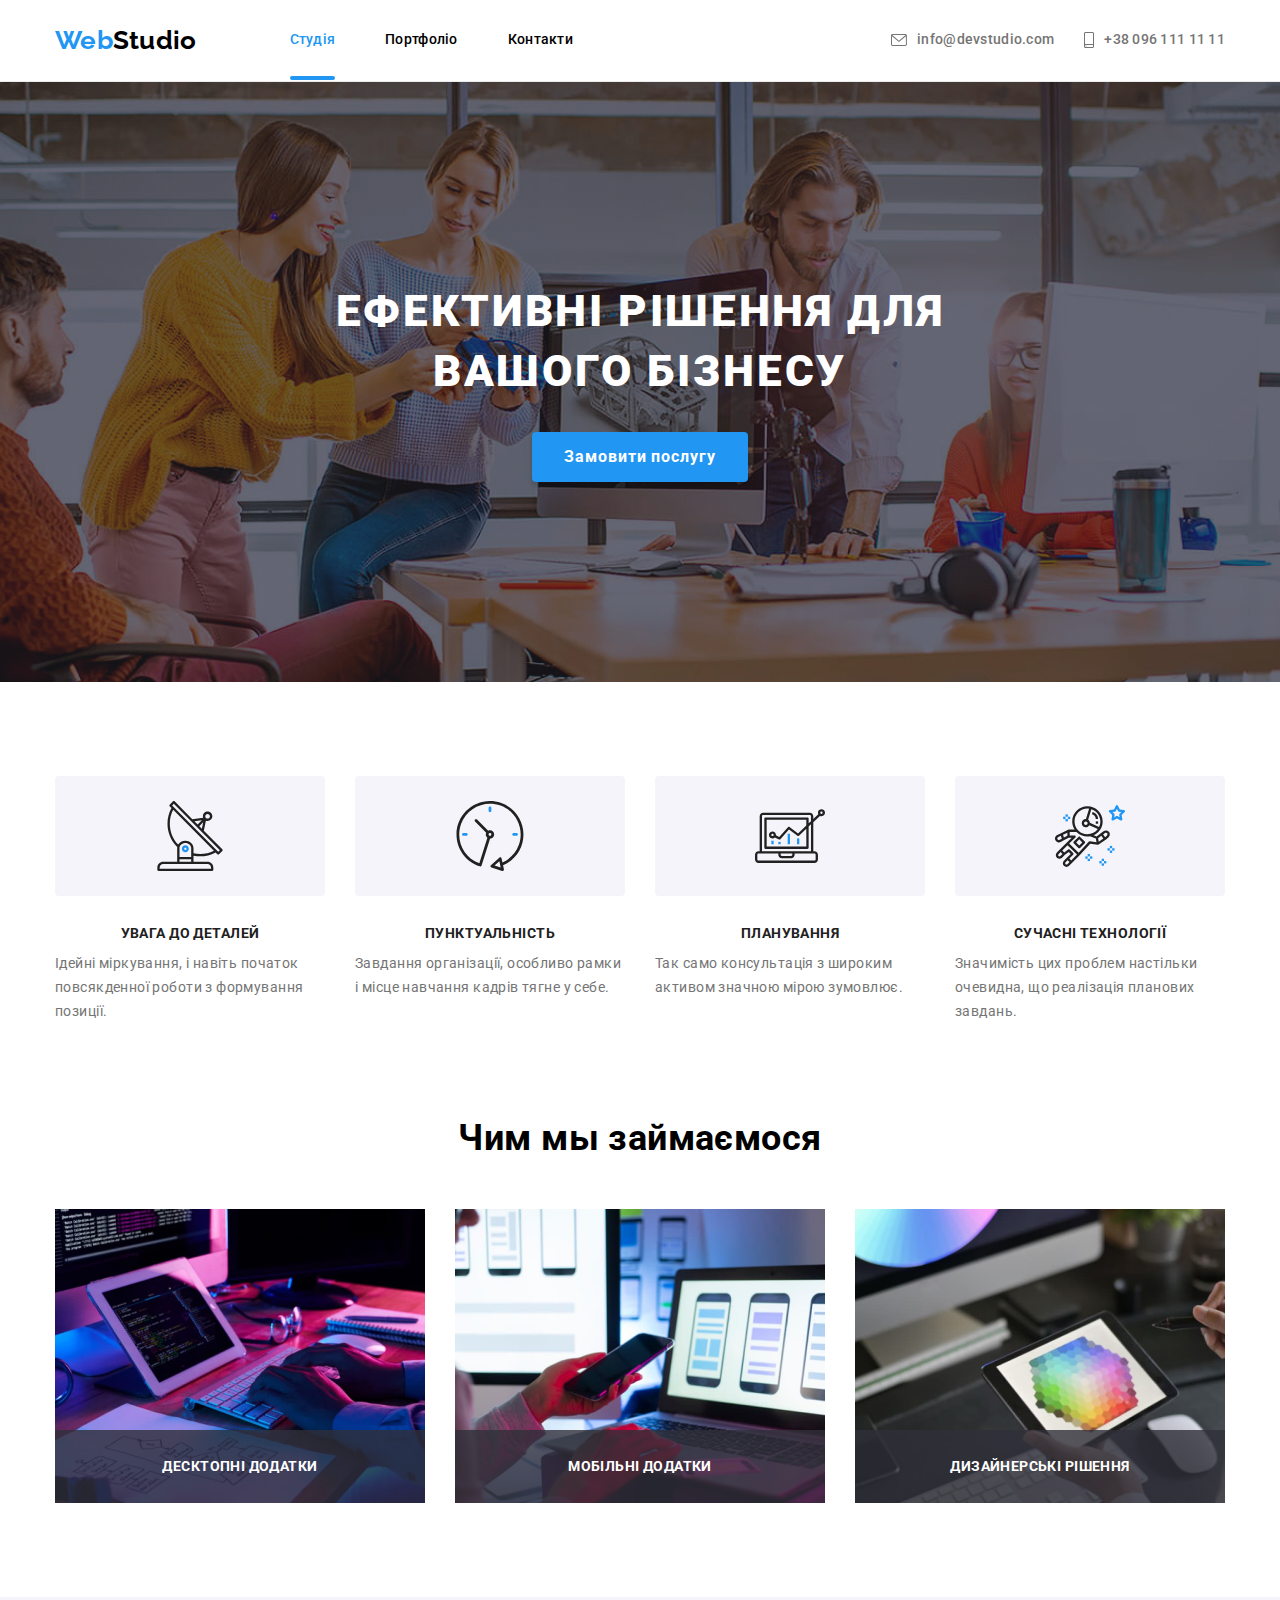
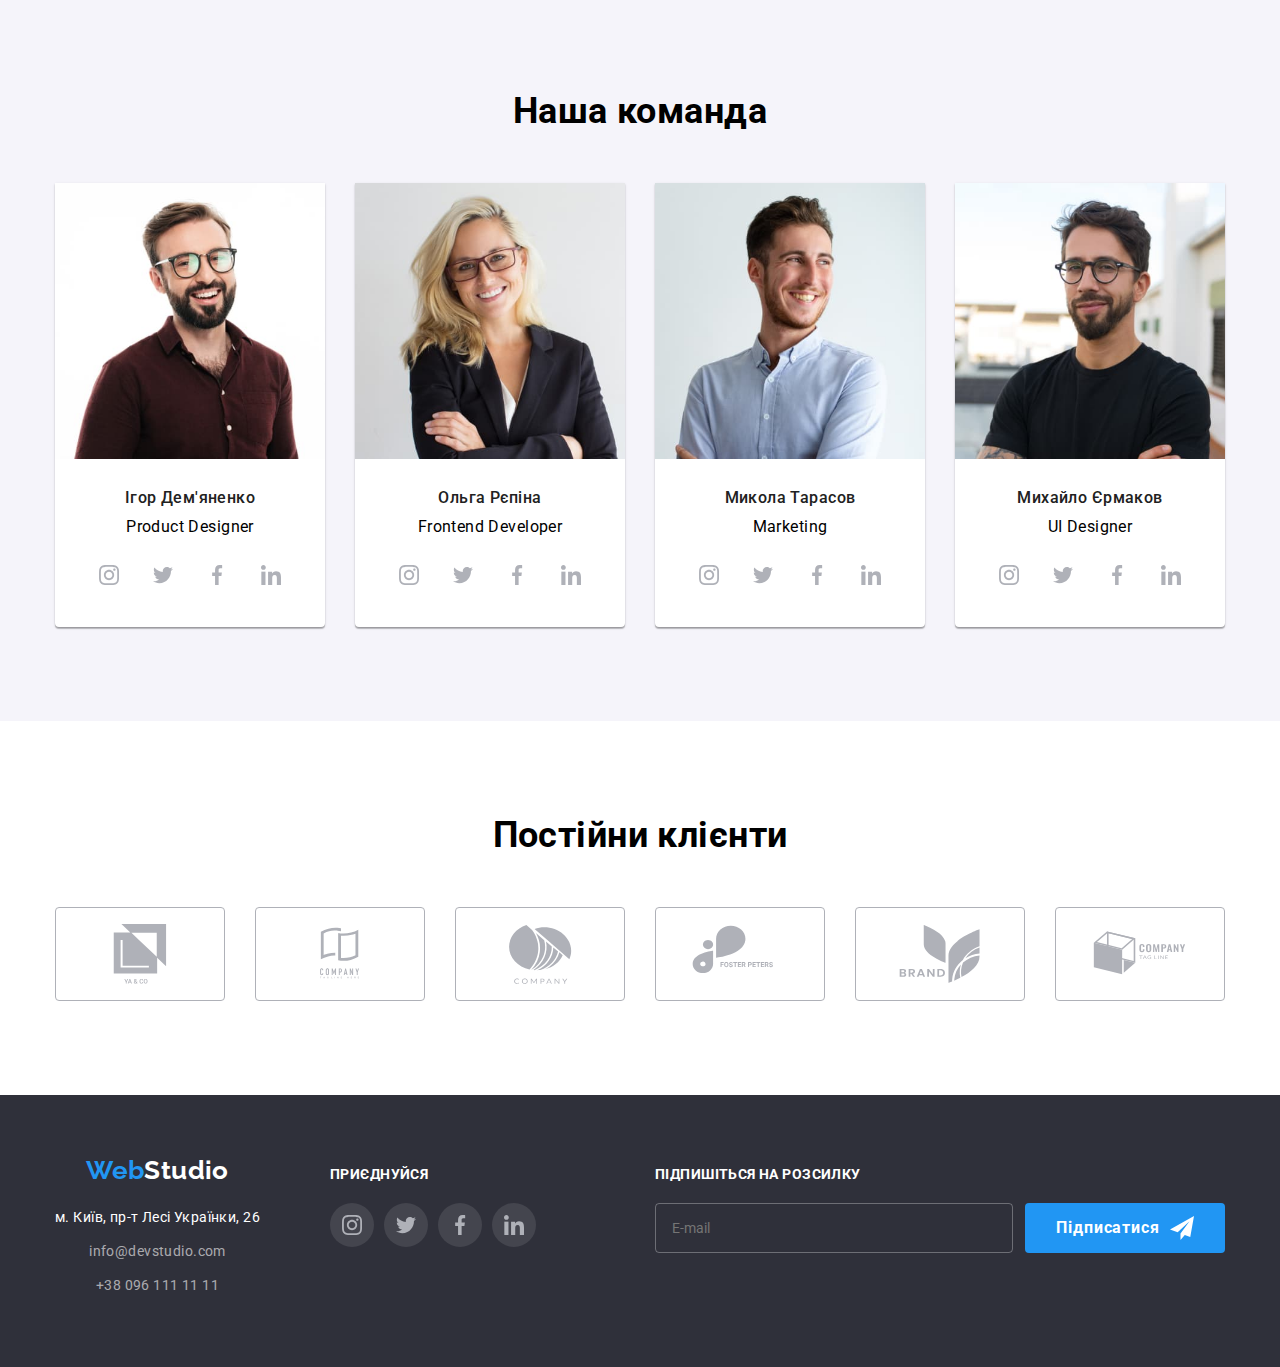
==== commit 17c65f8b: "исправляет ошибки по валидатору" ====
--- a/index.html
+++ b/index.html
@@ -181,7 +181,7 @@
       <address>
         <ul class="footer__list">
           <li class="footer__list--item"><a href="https://goo.gl/maps/ZqjTsLUUrZiquDYZA" target="_blank" rel="noopener noreferrer" class="adress ">м. Київ, пр-т Лесі Українки, 26</a></li>
-          <li class="footer__list--item"><a href="mailto:info@devstudio.com"class=" footer__link ">info@devstudio.com</a></li>
+          <li class="footer__list--item"><a href="mailto:info@devstudio.com" class=" footer__link ">info@devstudio.com</a></li>
           <li class="footer__list--item"><a href="tel:+380961111111" class=" footer__link ">+38 096 111 11 11</a></li>
         </ul>
       
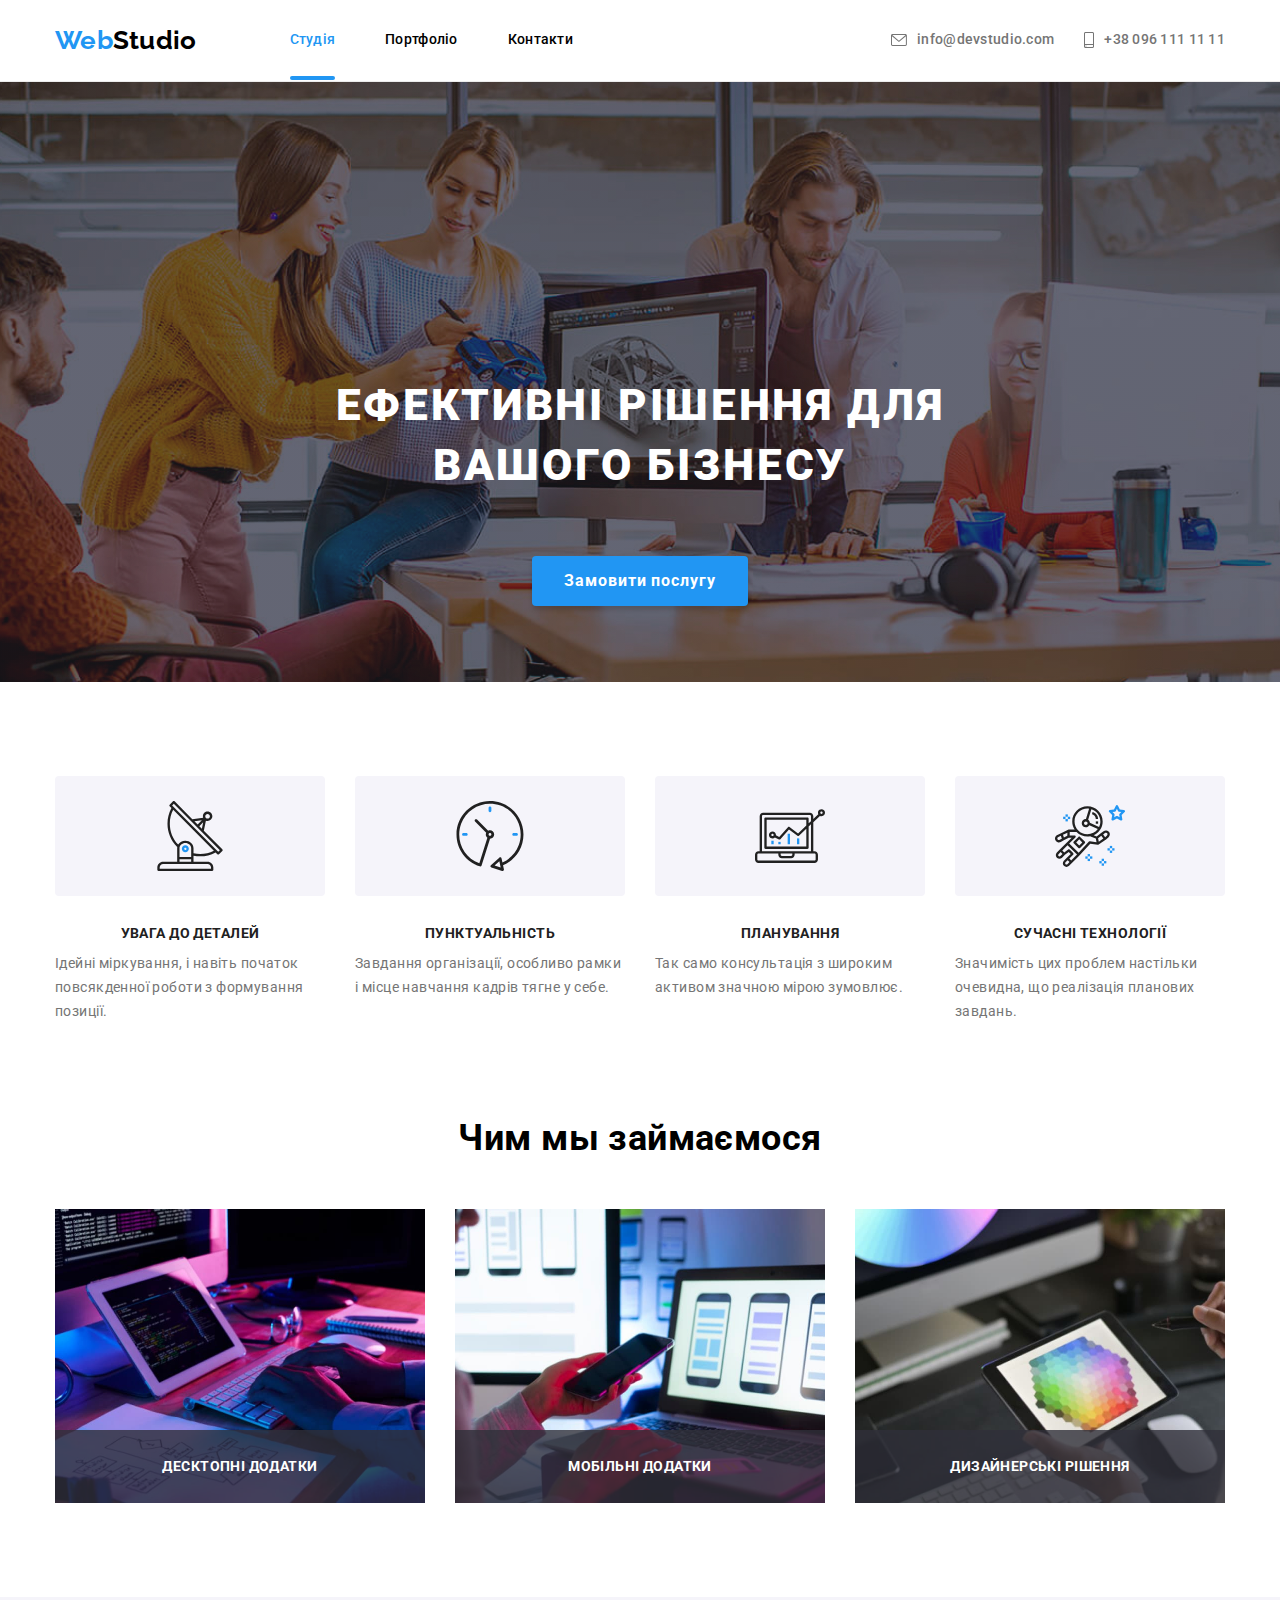
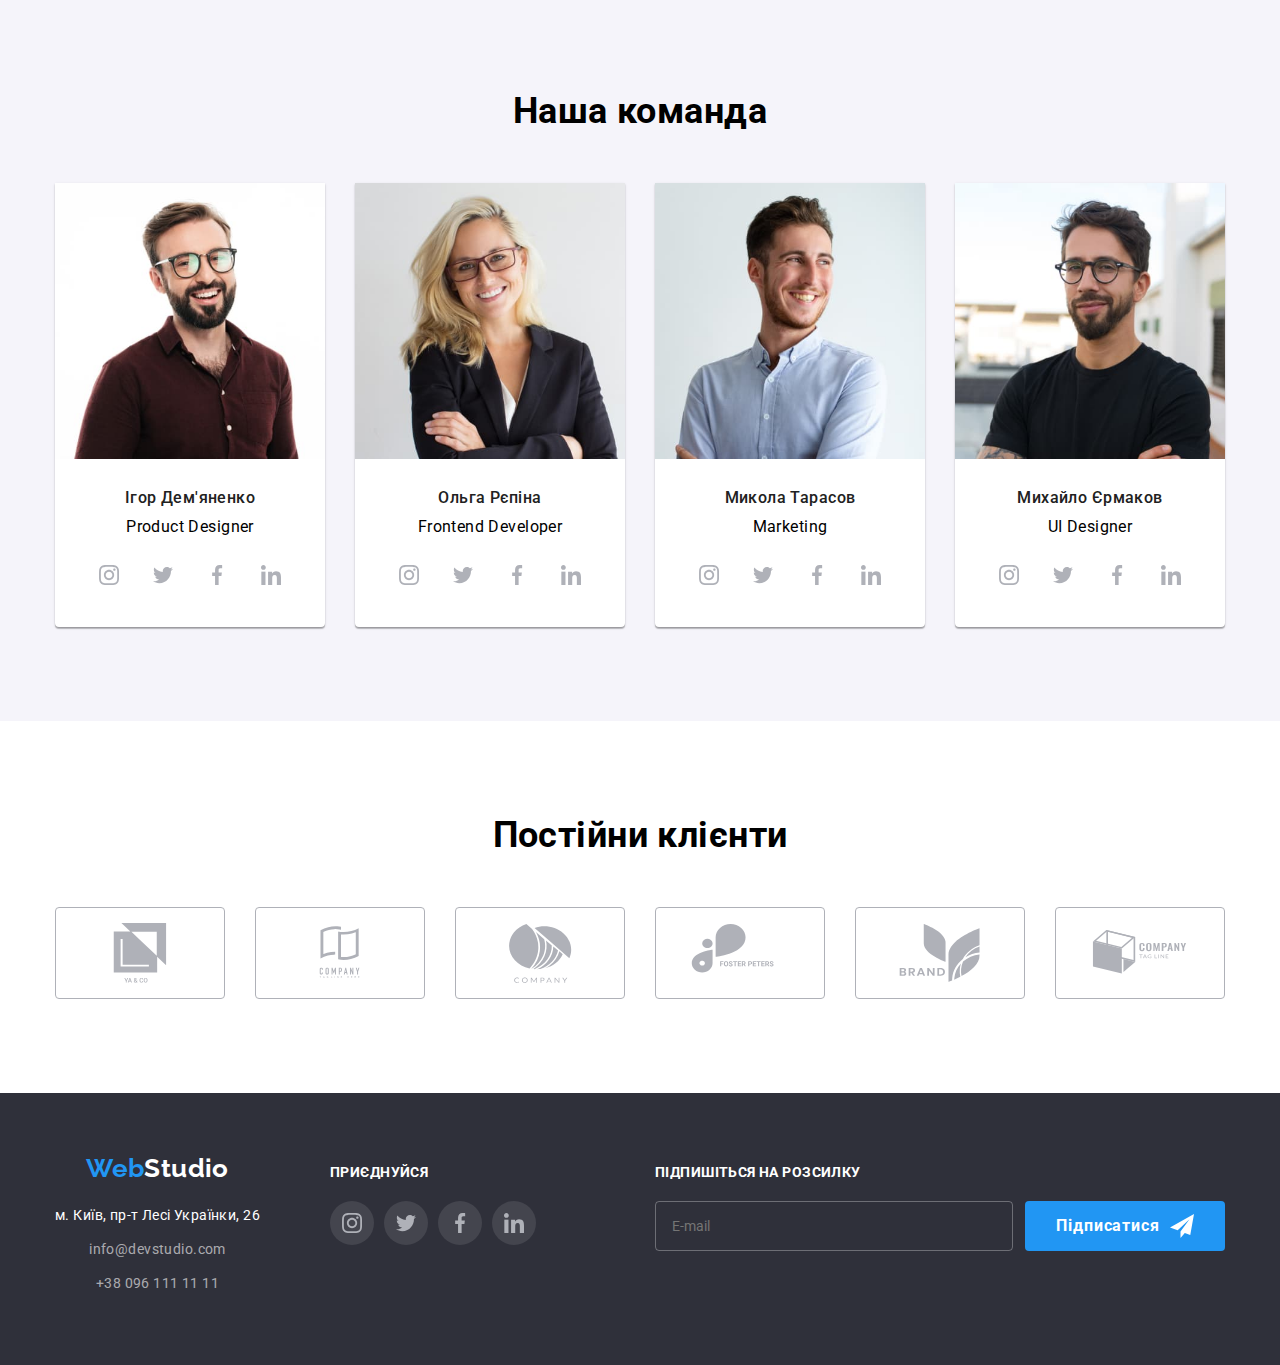
==== commit 416318c8: "исправляет ошибки дз" ====
--- a/index.html
+++ b/index.html
@@ -41,7 +41,7 @@
         </header>
     <main> 
        <!-- hero section --> 
-      <section class="hero hero--overlay">
+      <section class="section hero hero--overlay">
         <div class="container hero--container ">
         <h1 class="hero__text">Ефективні рішення для вашого бізнесу</h1>
         <button type="button" class="hero__button button" data-modal-open>Замовити послугу</button>
@@ -261,7 +261,7 @@
     <div class="menu-container js-menu-container" id="mobile-menu">
       <button class="menu-toggle js-close-menu">
         <svg width="40px" height="40px">
-          <use href="/images/symbol-defs.svg#icon-close-menu"></use>
+          <use href="./images/symbol-defs.svg#icon-close-menu"></use>
         </svg>
       </button>
       <ul class="mobile-menu__navigation">
--- a/css/main.min.css
+++ b/css/main.min.css
@@ -1 +1 @@
-body{font-family:"Roboto",sans-serif;background-color:#fff;font-weight:400;font-size:14px;line-height:1.71;letter-spacing:.03em}body.is-open{overflow:hidden}h1,h2,h3,h4,h5,h6,p,ul{margin:0;padding:0}a{text-decoration:none}li{list-style:none}img{display:block}.button{font-family:"Roboto",sans-serif;cursor:pointer}.container{padding-left:15px;padding-right:15px;margin-left:auto;margin-right:auto}@media screen and (min-width: 480px){.container{width:480px}}@media screen and (min-width: 768px){.container{width:768px}}@media screen and (min-width: 1200px){.container{width:1200px}}.section{padding-top:60px;padding-bottom:60px}@media screen and (min-width: 1200px){.section{padding-top:94px;padding-bottom:94px}}.hidden{position:absolute;width:1px;height:1px;margin:-1px;border:0;padding:0;white-space:nowrap;-webkit-clip-path:inset(100%);clip-path:inset(100%);clip:rect(0 0 0 0);overflow:hidden}.title-name{color:var(--h-text-color);font-weight:700;font-size:36px;line-height:1.16;text-align:center;margin-bottom:30px}@media screen and (min-width: 1200px){.title-name{margin-bottom:50px}}.header{position:relative;border-bottom:1px solid #ececec;font-family:"Roboto";font-style:normal;font-weight:500;font-size:14px;line-height:1.14;letter-spacing:.02em}.header__container{display:-webkit-box;display:-ms-flexbox;display:flex;-webkit-box-align:center;-ms-flex-align:center;align-items:center}.navigation{display:-webkit-box;display:-ms-flexbox;display:flex;-webkit-box-align:center;-ms-flex-align:center;align-items:center}.navigation-list{display:-webkit-box;display:-ms-flexbox;display:flex;-webkit-box-align:center;-ms-flex-align:center;align-items:center}.navigation-list{display:none}@media screen and (min-width: 768px){.navigation-list{display:-webkit-box;display:-ms-flexbox;display:flex}}.navigation__item{margin-right:50px}.navigation__item:last-child{margin-right:0}.navigation__link{display:block;padding-top:32px;padding-bottom:32px;color:#000;position:relative;-webkit-transition-property:color;transition-property:color;-webkit-transition-duration:250ms;transition-duration:250ms;-webkit-transition-timing-function:cubic-bezier(0.4, 0, 0.2, 1);transition-timing-function:cubic-bezier(0.4, 0, 0.2, 1)}.navigation__link--current{color:#2196f3}.navigation__link--current::after{position:absolute;display:-webkit-box;display:-ms-flexbox;display:flex;bottom:0;right:0;content:"";width:100%;height:4px;background-color:#2196f3;border-radius:2px}.navigation__link:hover,.navigation__link:focus{color:#2196f3}.contact__link{display:-webkit-box;display:-ms-flexbox;display:flex;-webkit-box-align:center;-ms-flex-align:center;align-items:center;color:#757575;font-weight:500;font-size:14px;line-height:1.14;letter-spacing:.02em;-webkit-transition-property:color,fill;transition-property:color,fill;-webkit-transition-duration:250ms;transition-duration:250ms;-webkit-transition-timing-function:cubic-bezier(0.4, 0, 0.2, 1);transition-timing-function:cubic-bezier(0.4, 0, 0.2, 1)}.contact__link:hover,.contact__link:focus{color:#2196f3;fill:#2196f3}@media screen and (min-width: 1200px){.contact__list:last-child{margin-left:30px}}.contact__icon{margin-right:10px;fill:currentColor}.contact__icon--phone{width:10px;height:16px}.contact__icon--mail{width:16px;height:12px}.contact{display:none;color:#212121;font-weight:500;font-size:14px;line-height:1.14;letter-spacing:.02em;-webkit-transition-property:color;transition-property:color;-webkit-transition-duration:250ms;transition-duration:250ms;-webkit-transition-timing-function:cubic-bezier(0.4, 0, 0.2, 1);transition-timing-function:cubic-bezier(0.4, 0, 0.2, 1);margin-left:auto}@media screen and (min-width: 768px){.contact{display:block;position:relative}}@media screen and (min-width: 1200px){.contact{display:-webkit-box;display:-ms-flexbox;display:flex;-webkit-box-align:center;-ms-flex-align:center;align-items:center;-webkit-box-pack:center;-ms-flex-pack:center;justify-content:center}}@media screen and (min-width: 768px)and (max-width: 1199px){.contact__list:last-child{margin-top:10px}}@media screen and (min-width: 1200px){.contact__list:last-child{margin-left:30px}}.footer{padding-top:60px;padding-bottom:60px;background-color:#2f303a}@media screen and (max-width: 767px){.footer{text-align:center}}.adress{color:#fff;font-style:normal;font-weight:400;font-size:14px;line-height:1.71}.adress__group{text-align:center}@media screen and (min-width: 768px)and (max-width: 1199px){.adress__group{margin-left:76px}}.footer__link{font-style:normal;color:rgba(255,255,255,.6);font-size:14px;line-height:1.71;-webkit-transition-property:color;transition-property:color;-webkit-transition-duration:250ms;transition-duration:250ms;-webkit-transition-timing-function:cubic-bezier(0.4, 0, 0.2, 1);transition-timing-function:cubic-bezier(0.4, 0, 0.2, 1)}.footer__link:hover,.footer__link:focus{color:#2196f3;fill:#2196f3}@media screen and (max-width: 767px){.footer__list,.footer__social--group{margin-bottom:60px}.footer__social{-webkit-box-align:center;-ms-flex-align:center;align-items:center;-webkit-box-pack:center;-ms-flex-pack:center;justify-content:center}}@media screen and (min-width: 768px)and (max-width: 1199px){.footer__social--group{text-align:center;margin-left:auto;margin-right:89px}}@media screen and (min-width: 1200px){.footer__social--group{margin-left:70px}}@media screen and (min-width: 1200px){.footer__social--group{margin-left:70px}}.footer__list--item{margin-bottom:10px}.footer__list--item--item:last-child{margin-bottom:0}.footer__social,.footer__title{display:-webkit-box;display:-ms-flexbox;display:flex}.footer__title{display:inline-block;margin-bottom:20px;font-weight:700;font-size:14px;line-height:1.14;letter-spacing:.03em;text-transform:uppercase;color:#fff}@media screen and (min-width: 768px){.footer__container{display:-webkit-box;display:-ms-flexbox;display:flex;-webkit-box-align:baseline;-ms-flex-align:baseline;align-items:baseline;-ms-flex-wrap:wrap;flex-wrap:wrap}}.link__icon--footer{background-color:rgba(255,255,255,.1);fill:#fff}.link__icon--footer:focus,.link__icon--footer:hover{background-color:#2196f3;fill:#fff}@media screen and (min-width: 768px)and (max-width: 1199px){.footer__form{margin-left:auto;margin-right:auto;margin-top:60px;text-align:center}}@media screen and (min-width: 1200px){.footer__form{margin-left:auto}}.footer__form--title{margin-bottom:20px;font-weight:700;font-size:14px;line-height:1.14;letter-spacing:.03em;text-transform:uppercase;color:#fff}@media screen and (min-width: 1200px){.form{display:-webkit-box;display:-ms-flexbox;display:flex}}.form--input{min-width:300px;height:50px;padding-left:16px;padding-right:16px;border:1px solid rgba(255,255,255,.3);border-radius:4px;background-color:inherit;color:#fff;-webkit-transition:border 250ms cubic-bezier(0.4, 0, 0.2, 1);transition:border 250ms cubic-bezier(0.4, 0, 0.2, 1)}.form--input:focus{outline:none;border:1px solid #2196f3}@media screen and (min-width: 480px){.form--input{width:450px}}@media screen and (min-width: 1200px){.form--input{width:358px}}.form--icon{margin-left:10px}.logo{font-family:"Raleway",sans-serif;font-weight:700;font-size:26px;line-height:1.19}.logo--head{display:-webkit-box;display:-ms-flexbox;display:flex;color:#000;padding-top:16px;padding-bottom:16px}@media screen and (min-width: 768px){.logo--head{margin-right:87px;padding-top:26px;padding-bottom:26px}}@media screen and (min-width: 1200px){.logo--head{margin-right:93px;padding-top:25px;padding-bottom:25px}}.logo--web{color:#2196f3}.logo--footer{display:block;margin-bottom:20px;color:#fff}.button--close{display:-webkit-box;display:-ms-flexbox;display:flex;position:absolute;padding:0;-webkit-box-pack:center;-ms-flex-pack:center;justify-content:center;-webkit-box-align:center;-ms-flex-align:center;align-items:center;top:8px;right:8px;width:30px;height:30px;background-color:#fff;border:1px solid rgba(0,0,0,.1);border-radius:50%;cursor:pointer;-webkit-transition:fill 250ms cubic-bezier(0.4, 0, 0.2, 1);transition:fill 250ms cubic-bezier(0.4, 0, 0.2, 1)}.button--close:hover,.button--close:focus{fill:#2196f3}.modal__button{padding:0;width:200px;height:50px;font-weight:700;line-height:1.88;letter-spacing:.06em;font-size:16px;background-color:#2196f3;color:#fff;border-radius:4px;border:none;-webkit-transition:background-color 250ms cubic-bezier(0.4, 0, 0.2, 1),-webkit-box-shadow 250ms cubic-bezier(0.4, 0, 0.2, 1);transition:background-color 250ms cubic-bezier(0.4, 0, 0.2, 1),-webkit-box-shadow 250ms cubic-bezier(0.4, 0, 0.2, 1);transition:background-color 250ms cubic-bezier(0.4, 0, 0.2, 1),box-shadow 250ms cubic-bezier(0.4, 0, 0.2, 1);transition:background-color 250ms cubic-bezier(0.4, 0, 0.2, 1),box-shadow 250ms cubic-bezier(0.4, 0, 0.2, 1),-webkit-box-shadow 250ms cubic-bezier(0.4, 0, 0.2, 1);cursor:pointer}.modal__button:hover,.modal__button:focus{-webkit-box-shadow:0px 4px 4px rgba(0,0,0,.15);box-shadow:0px 4px 4px rgba(0,0,0,.15);background-color:#188ce8}.modal__button--position{display:-webkit-box;display:-ms-flexbox;display:flex;-webkit-box-align:center;-ms-flex-align:center;align-items:center;-webkit-box-pack:center;-ms-flex-pack:center;justify-content:center}.hero__button{margin-top:30px;padding:10px 32px;-webkit-box-shadow:0px 4px 4px rgba(0,0,0,.15);box-shadow:0px 4px 4px rgba(0,0,0,.15);border-radius:4px;border:none;background-color:#2196f3;color:#fff;font-weight:700;font-size:16px;line-height:1.87;text-align:center;letter-spacing:.06em;-webkit-transition-property:background-color;transition-property:background-color;-webkit-transition-duration:250ms;transition-duration:250ms;-webkit-transition-timing-function:cubic-bezier(0.4, 0, 0.2, 1);transition-timing-function:cubic-bezier(0.4, 0, 0.2, 1)}.hero__button:hover,.hero__button:focus{background-color:#188ce8}.button-box{display:-webkit-box;display:-ms-flexbox;display:flex;margin-bottom:40px}.button-box--list{margin-right:8px}.button-box--list:last-child{margin-right:0}@media screen and (min-width: 320px)and (max-width: 340px){.button-box--list:not(:last-child){margin-bottom:15px}}@media screen and (min-width: 341px)and (max-width: 767px){.button-box--list:nth-child(-n+5){margin-bottom:15px}}@media screen and (max-width: 767px){.button-box{-ms-flex-wrap:wrap;flex-wrap:wrap;-webkit-box-pack:start;-ms-flex-pack:start;justify-content:flex-start}}@media screen and (min-width: 768px){.button-box{-webkit-box-pack:center;-ms-flex-pack:center;justify-content:center;margin-bottom:30px}}@media screen and (min-width: 1200px){.button-box{margin-bottom:50px}}.button--filters{padding:6px 22px;background-color:#f5f4fa;font-weight:500;font-size:16px;line-height:1.62;border:none;border-radius:4px;-webkit-transition-property:background-color,color,-webkit-box-shadow;transition-property:background-color,color,-webkit-box-shadow;transition-property:background-color,color,box-shadow;transition-property:background-color,color,box-shadow,-webkit-box-shadow;-webkit-transition-duration:250ms;transition-duration:250ms;-webkit-transition-timing-function:cubic-bezier(0.4, 0, 0.2, 1);transition-timing-function:cubic-bezier(0.4, 0, 0.2, 1)}.button--filters:hover,.button--filters:focus{-webkit-box-shadow:0px 3px 1px rgba(0,0,0,.1),0px 1px 2px rgba(0,0,0,.08),0px 2px 2px rgba(0,0,0,.12);box-shadow:0px 3px 1px rgba(0,0,0,.1),0px 1px 2px rgba(0,0,0,.08),0px 2px 2px rgba(0,0,0,.12);background-color:#2196f3;color:#fff}.form--button{display:-webkit-box;display:-ms-flexbox;display:flex;-webkit-box-align:center;-ms-flex-align:center;align-items:center;-webkit-box-pack:center;-ms-flex-pack:center;justify-content:center;width:200px;height:50px;padding:0;font-weight:700;line-height:1.88;letter-spacing:.06em;font-size:16px;background-color:#2196f3;color:#fff;border-radius:4px;border:none;fill:#fff;-webkit-transition:background-color 250ms cubic-bezier(0.4, 0, 0.2, 1),-webkit-box-shadow 250ms cubic-bezier(0.4, 0, 0.2, 1);transition:background-color 250ms cubic-bezier(0.4, 0, 0.2, 1),-webkit-box-shadow 250ms cubic-bezier(0.4, 0, 0.2, 1);transition:background-color 250ms cubic-bezier(0.4, 0, 0.2, 1),box-shadow 250ms cubic-bezier(0.4, 0, 0.2, 1);transition:background-color 250ms cubic-bezier(0.4, 0, 0.2, 1),box-shadow 250ms cubic-bezier(0.4, 0, 0.2, 1),-webkit-box-shadow 250ms cubic-bezier(0.4, 0, 0.2, 1);cursor:pointer}@media screen and (max-width: 1199px){.form--button{margin-left:auto;margin-right:auto;margin-top:20px}}@media screen and (min-width: 1200px){.form--button{margin-left:12px}}.form--button:hover,.form--button:focus{-webkit-box-shadow:0px 4px 4px rgba(0,0,0,.15);box-shadow:0px 4px 4px rgba(0,0,0,.15);background-color:#188ce8}.hero{max-width:1600px;margin-left:auto;margin-right:auto;background-color:#2f303a}.hero--container{text-align:center;margin-left:auto;margin-right:auto;padding-top:118px;padding-bottom:118px}@media screen and (min-width: 1200px){.hero--container{padding-top:200px;padding-bottom:200px}}.hero--overlay{max-width:1600px;max-height:100%;margin-left:auto;margin-right:auto;background-image:-webkit-gradient(linear, left top, right top, from(rgba(47, 48, 58, 0.4)), to(rgba(47, 48, 58, 0.4))),url(../images/backgr/hero-480.jpg);background-image:linear-gradient(to right, rgba(47, 48, 58, 0.4), rgba(47, 48, 58, 0.4)),url(../images/backgr/hero-480.jpg);background-position:center;background-repeat:no-repeat;background-size:cover}@media(min-device-pixel-ratio: 2),(-webkit-min-device-pixel-ratio: 2),(min-resolution: 192dpi),(min-resolution: 2dppx){.hero--overlay{background-image:-webkit-gradient(linear, left top, right top, from(rgba(47, 48, 58, 0.4)), to(rgba(47, 48, 58, 0.4))),url(../images/backgr/hero-480@2x.jpg);background-image:linear-gradient(to right, rgba(47, 48, 58, 0.4), rgba(47, 48, 58, 0.4)),url(../images/backgr/hero-480@2x.jpg)}}@media screen and (min-width: 768px){.hero--overlay{height:400px;background-image:-webkit-gradient(linear, left top, right top, from(rgba(47, 48, 58, 0.4)), to(rgba(47, 48, 58, 0.4))),url(../images/backgr/hero-768.jpg);background-image:linear-gradient(to right, rgba(47, 48, 58, 0.4), rgba(47, 48, 58, 0.4)),url(../images/backgr/hero-768.jpg)}}@media screen and (min-width: 768px)and (min-device-pixel-ratio: 2),screen and (min-width: 768px)and (-webkit-min-device-pixel-ratio: 2),screen and (min-width: 768px)and (min-resolution: 192dpi),screen and (min-width: 768px)and (min-resolution: 2dppx){.hero--overlay{background-image:-webkit-gradient(linear, left top, right top, from(rgba(47, 48, 58, 0.4)), to(rgba(47, 48, 58, 0.4))),url(../images/backgr/hero-768@2x.jpg);background-image:linear-gradient(to right, rgba(47, 48, 58, 0.4), rgba(47, 48, 58, 0.4)),url(../images/backgr/hero-768@2x.jpg)}}@media screen and (min-width: 1200px){.hero--overlay{height:600px;background-image:-webkit-gradient(linear, left top, right top, from(rgba(47, 48, 58, 0.4)), to(rgba(47, 48, 58, 0.4))),url(../images/backgr/hero-1200.jpg);background-image:linear-gradient(to right, rgba(47, 48, 58, 0.4), rgba(47, 48, 58, 0.4)),url(../images/backgr/hero-1200.jpg)}}@media screen and (min-width: 1200px)and (min-device-pixel-ratio: 2),screen and (min-width: 1200px)and (-webkit-min-device-pixel-ratio: 2),screen and (min-width: 1200px)and (min-resolution: 192dpi),screen and (min-width: 1200px)and (min-resolution: 2dppx){.hero--overlay{background-image:-webkit-gradient(linear, left top, right top, from(rgba(47, 48, 58, 0.4)), to(rgba(47, 48, 58, 0.4))),url(../images/backgr/hero-1200@2x.jpg);background-image:linear-gradient(to right, rgba(47, 48, 58, 0.4), rgba(47, 48, 58, 0.4)),url(../images/backgr/hero-1200@2x.jpg)}}.hero__text{max-width:800px;margin-left:auto;margin-right:auto;color:#fff;font-weight:900;font-size:44px;line-height:1.36;letter-spacing:.06em;text-transform:uppercase}@media screen and (min-width: 768px){.feature{display:-webkit-box;display:-ms-flexbox;display:flex;-ms-flex-wrap:wrap;flex-wrap:wrap;margin:-15px}}@media screen and (max-width: 767px){.feature__list:not(:last-child){margin-bottom:30px}}@media screen and (min-width: 768px){.feature__list{width:calc((100% - 60px)/2);margin:15px}}@media screen and (min-width: 1200px){.feature__list{width:calc((100% - 120px)/4);margin:15px}}.feature__icon{display:-webkit-box;display:-ms-flexbox;display:flex;-webkit-box-pack:center;-ms-flex-pack:center;justify-content:center;-webkit-box-align:center;-ms-flex-align:center;align-items:center;height:120px;background-color:#f5f4fa;border-radius:4px;margin-bottom:30px}.feature__text{color:#757575}.feature__title{text-align:center;margin-bottom:10px;color:#212121;font-weight:700;font-size:14px;line-height:1.14;text-transform:uppercase}.work{padding-top:0}@media screen and (max-width: 1199px){.work{display:none}}.work__title{margin-bottom:50px}.work__img{position:relative;margin-right:30px}.work__img:last-child{margin-right:0}.work__text{position:absolute;bottom:0;display:-webkit-box;display:-ms-flexbox;display:flex;-webkit-box-pack:center;-ms-flex-pack:center;justify-content:center;-webkit-box-align:center;-ms-flex-align:center;align-items:center;font-weight:700;font-size:14px;line-height:1.14;letter-spacing:.03em;text-transform:uppercase;color:#fff;background-color:rgba(47,48,58,.8);width:100%;height:25%}.work__list{display:-webkit-box;display:-ms-flexbox;display:flex}.section__team{background-color:#f5f4fa}.team__list{margin-top:50px}@media screen and (min-width: 768px){.team__list{display:-webkit-box;display:-ms-flexbox;display:flex;text-align:center;-ms-flex-wrap:wrap;flex-wrap:wrap;margin:-15px}}.team__card{padding-bottom:30px;text-align:center;-webkit-box-shadow:0px 1px 3px rgba(0,0,0,.12),0px 1px 1px rgba(0,0,0,.14),0px 2px 1px rgba(0,0,0,.2);box-shadow:0px 1px 3px rgba(0,0,0,.12),0px 1px 1px rgba(0,0,0,.14),0px 2px 1px rgba(0,0,0,.2);border-radius:0px 0px 4px 4px;background-color:#fff}@media screen and (max-width: 767px){.team__card:not(:last-child){margin-bottom:30px}}@media screen and (min-width: 768px){.team__card{width:calc((100% - 60px)/2);margin:15px}}@media screen and (min-width: 1200px){.team__card{width:calc((100% - 120px)/4)}}.team__photo{max-width:100%}@media screen and (min-width: 480px){.team__photo{width:450px}}@media screen and (min-width: 768px){.team__photo{width:354px}}@media screen and (min-width: 1200px){.team__photo{width:270px}}.team__link{display:-webkit-box;display:-ms-flexbox;display:flex;-webkit-box-pack:center;-ms-flex-pack:center;justify-content:center}.link__list:nth-child(n+2){margin-left:10px}.link__icon{display:block;display:-webkit-box;display:-ms-flexbox;display:flex;-webkit-box-pack:center;-ms-flex-pack:center;justify-content:center;-webkit-box-align:center;-ms-flex-align:center;align-items:center;margin:0px;width:44px;height:44px;border-radius:50%;fill:#afb1b8;-webkit-transition-property:background-color,fill;transition-property:background-color,fill;-webkit-transition-duration:250ms;transition-duration:250ms;-webkit-transition-timing-function:cubic-bezier(0.4, 0, 0.2, 1);transition-timing-function:cubic-bezier(0.4, 0, 0.2, 1)}.link__icon:hover,.link__icon:focus{background-color:#2196f3;fill:#fff}.team__name{margin-top:30px;margin-bottom:10px;color:#212121;font-weight:500;font-size:16px;line-height:1.18}.team__job{font-size:16px;line-height:1.18;margin-bottom:16px}.client{display:-webkit-box;display:-ms-flexbox;display:flex;-ms-flex-wrap:wrap;flex-wrap:wrap;margin:-15px}.client__link{display:block;display:-webkit-box;display:-ms-flexbox;display:flex;-webkit-box-pack:center;-ms-flex-pack:center;justify-content:center;-webkit-box-align:center;-ms-flex-align:center;align-items:center;padding-top:16px;padding-bottom:16px;padding-left:52px;padding-right:52px;fill:#afb1b8;border:1px solid #afb1b8;border-radius:4px;-webkit-transition-property:border-color,fill;transition-property:border-color,fill;-webkit-transition-duration:250ms;transition-duration:250ms;-webkit-transition-timing-function:cubic-bezier(0.4, 0, 0.2, 1);transition-timing-function:cubic-bezier(0.4, 0, 0.2, 1)}@media screen and (min-width: 768px){.client__link{padding-left:60px;padding-right:60px}}@media screen and (min-width: 1200px){.client__link{padding-left:32px;padding-right:32px}}.client__link:focus,.client__link:hover{fill:#2196f3;border-color:#2196f3}@media screen and (max-width: 767px){.client__list{width:calc((100% - 60px)/2);margin:15px}}@media screen and (min-width: 768px){.client__list{width:calc((100% - 90px)/3);margin:15px}}@media screen and (min-width: 1200px){.client__list{width:calc((100% - 180px)/6)}}.modal{padding:40px}.modal-form{position:absolute;top:50%;left:50%;background-color:#fff;-webkit-box-shadow:0px 1px 3px rgba(0,0,0,.12),0px 1px 1px rgba(0,0,0,.14),0px 2px 1px rgba(0,0,0,.2);box-shadow:0px 1px 3px rgba(0,0,0,.12),0px 1px 1px rgba(0,0,0,.14),0px 2px 1px rgba(0,0,0,.2);border-radius:4px;-webkit-transform:translate(-50%, -50%) scale(1);transform:translate(-50%, -50%) scale(1);-webkit-transition:-webkit-transform 250ms cubic-bezier(0.4, 0, 0.2, 1);transition:-webkit-transform 250ms cubic-bezier(0.4, 0, 0.2, 1);transition:transform 250ms cubic-bezier(0.4, 0, 0.2, 1);transition:transform 250ms cubic-bezier(0.4, 0, 0.2, 1), -webkit-transform 250ms cubic-bezier(0.4, 0, 0.2, 1)}@media screen and (min-width: 480px){.modal-form{min-width:450px;min-height:609px}}@media screen and (min-width: 1200px){.modal-form{width:528px;height:581px}}.modal__title{display:block;margin-bottom:12px;font-weight:700;font-size:20px;line-height:1.15;text-align:center;letter-spacing:.03em;color:#212121}.modal__title+.modal__title{margin-top:0}.modal__label{display:block;font-weight:400;font-size:12px;line-height:1.16;letter-spacing:.01em;color:#757575}.modal__label+.modal__label{margin-top:10px}.modal__label:focus-within .modal__input{outline:none;border:1px solid #2196f3}.modal__label:focus-within .modal__icon{fill:#2196f3}.modal__input{display:block;width:100%;height:40px;padding-left:42px;padding-right:42px;margin-top:4px;border:1px solid rgba(33,33,33,.2);border-radius:4px;-webkit-transition:border 250ms cubic-bezier(0.4, 0, 0.2, 1);transition:border 250ms cubic-bezier(0.4, 0, 0.2, 1)}.modal__input--position{position:relative}.modal__icon{position:absolute;top:50%;left:12px;-webkit-transform:translateY(-50%);transform:translateY(-50%);-webkit-transition:fill 250ms cubic-bezier(0.4, 0, 0.2, 1);transition:fill 250ms cubic-bezier(0.4, 0, 0.2, 1)}.modal__icon--vector{opacity:1;-webkit-transition:opacity 250ms cubic-bezier(0.4, 0, 0.2, 1);transition:opacity 250ms cubic-bezier(0.4, 0, 0.2, 1)}.modal__icon--check{opacity:0;-webkit-transition:opacity 250ms cubic-bezier(0.4, 0, 0.2, 1);transition:opacity 250ms cubic-bezier(0.4, 0, 0.2, 1)}.modal__input--textarea{resize:none;height:120px;padding:12px 16px}.modal__input--textarea::-webkit-input-placeholder{font-weight:400;font-size:12px;line-height:1.16;letter-spacing:.01em;color:rgba(117,117,117,.5)}.modal__input--textarea::-moz-placeholder{font-weight:400;font-size:12px;line-height:1.16;letter-spacing:.01em;color:rgba(117,117,117,.5)}.modal__input--textarea:-ms-input-placeholder{font-weight:400;font-size:12px;line-height:1.16;letter-spacing:.01em;color:rgba(117,117,117,.5)}.modal__input--textarea::-ms-input-placeholder{font-weight:400;font-size:12px;line-height:1.16;letter-spacing:.01em;color:rgba(117,117,117,.5)}.modal__input--textarea::placeholder{font-weight:400;font-size:12px;line-height:1.16;letter-spacing:.01em;color:rgba(117,117,117,.5)}.modal__label--checkbox{position:relative;display:-webkit-box;display:-ms-flexbox;display:flex;-webkit-box-align:center;-ms-flex-align:center;align-items:center;-webkit-box-pack:center;-ms-flex-pack:center;justify-content:center;font-size:12px;line-height:1.16;letter-spacing:.03em;text-align:center;margin-top:20px;margin-bottom:30px}@media screen and (min-width: 1200px){.modal__label--checkbox{font-size:14px;line-height:1.71}}.modal__input--checkbox{position:absolute;width:1px;height:1px;margin:-1px;border:0;padding:0;white-space:nowrap;-webkit-clip-path:inset(100%);clip-path:inset(100%);clip:rect(0 0 0 0);overflow:hidden}.modal__icon--check,.modal__icon--vector{position:absolute;top:50%;left:0;-webkit-transform:translateY(-50%);transform:translateY(-50%)}@media screen and (min-width: 1200px){.modal__icon--check,.modal__icon--vector{left:5px}}.modal__icon--vector{opacity:1;-webkit-transition:opacity 250ms cubic-bezier(0.4, 0, 0.2, 1);transition:opacity 250ms cubic-bezier(0.4, 0, 0.2, 1)}.modal__icon--check{opacity:0;-webkit-transition:opacity 250ms cubic-bezier(0.4, 0, 0.2, 1);transition:opacity 250ms cubic-bezier(0.4, 0, 0.2, 1)}.modal__input--checkbox:checked~.modal__icon--check{opacity:1}.modal__input--checkbox:checked~.modal__icon--vector{opacity:0}.checkbox-link{position:relative;text-decoration:none;display:block;margin-left:5px;color:#2196f3;font-size:12px;line-height:1.16;letter-spacing:.03em}.checkbox-link::after{content:"";position:absolute;left:0;bottom:0;width:100%;height:1px;background-color:#2196f3}@media screen and (min-width: 1200px){.checkbox-link::after{bottom:5px}}@media screen and (min-width: 1200px){.checkbox-link{font-size:14px;line-height:1.71}}.backdrop{position:fixed;top:0;right:0;width:100%;height:100%;background-color:rgba(0,0,0,.2);opacity:1;-webkit-transition:opacity 250ms cubic-bezier(0.4, 0, 0.2, 1);transition:opacity 250ms cubic-bezier(0.4, 0, 0.2, 1);overflow-y:scroll}.backdrop.is-hidden{opacity:0;pointer-events:none}.backdrop.is-hidden .modal{-webkit-transform:translate(-50%, -50%) scale(0.9);transform:translate(-50%, -50%) scale(0.9)}@media screen and (min-width: 768px){.card--set{gap:30px;display:-webkit-box;display:-ms-flexbox;display:flex;-ms-flex-wrap:wrap;flex-wrap:wrap}}@media screen and (max-width: 767px){.card__item:not(:last-child){margin-bottom:30px}}@media screen and (min-width: 768px){.card__item{width:calc((100% - 30px)/2)}}@media screen and (min-width: 1200px){.card__item{width:calc((100% - 60px)/3)}}.card__link{display:-webkit-box;display:-ms-flexbox;display:flex;-webkit-box-orient:vertical;-webkit-box-direction:normal;-ms-flex-direction:column;flex-direction:column;height:100%;-webkit-transition-property:-webkit-box-shadow;transition-property:-webkit-box-shadow;transition-property:box-shadow;transition-property:box-shadow, -webkit-box-shadow;-webkit-transition-duration:250ms;transition-duration:250ms;-webkit-transition-timing-function:cubic-bezier(0.4, 0, 0.2, 1);transition-timing-function:cubic-bezier(0.4, 0, 0.2, 1)}.card__link:hover,.card__link:focus{-webkit-box-shadow:0px 1px 1px rgba(0,0,0,.12),0px 4px 4px rgba(0,0,0,.06),1px 4px 6px rgba(0,0,0,.16);box-shadow:0px 1px 1px rgba(0,0,0,.12),0px 4px 4px rgba(0,0,0,.06),1px 4px 6px rgba(0,0,0,.16)}.card__thumb{position:relative;overflow:hidden}.prtf__photo{max-width:100%}@media screen and (min-width: 480px){.prtf__photo{width:450px}}@media screen and (min-width: 768px){.prtf__photo{width:354px}}@media screen and (min-width: 1200px){.prtf__photo{width:370px}}.card__thumb--descrition{position:absolute;left:0;top:0;display:-webkit-box;display:-ms-flexbox;display:flex;-webkit-box-pack:center;-ms-flex-pack:center;justify-content:center;-webkit-box-align:center;-ms-flex-align:center;align-items:center;width:100%;height:100%;padding:0 24px;-webkit-transform:translateY(101%);transform:translateY(101%);-webkit-transition:-webkit-transform 250ms cubic-bezier(0.4, 0, 0.2, 1);transition:-webkit-transform 250ms cubic-bezier(0.4, 0, 0.2, 1);transition:transform 250ms cubic-bezier(0.4, 0, 0.2, 1);transition:transform 250ms cubic-bezier(0.4, 0, 0.2, 1), -webkit-transform 250ms cubic-bezier(0.4, 0, 0.2, 1);padding:77px 24px 77px 24px;font-size:18px;line-height:1.55;letter-spacing:.03em;color:#fff;background-color:rgba(33,150,243,.9)}.card__link:hover .card__thumb--descrition,.card__link:focus .card__thumb--descrition{-webkit-transform:translateY(0);transform:translateY(0)}@media screen and (max-width: 479px){.card__thumb--descrition{padding:10px}}.card__content{-ms-flex-negative:1;flex-shrink:1;padding:20px 24px;border-top:none;border-bottom:1px solid #eee;border-left:1px solid #eee;border-right:1px solid #eee}.card__name{color:#212121;font-weight:700;font-size:18px;line-height:2;letter-spacing:.06em}.card__name--description{color:#757575;font-size:16px;line-height:1.85}.menu-toggle{position:absolute;top:15px;right:15px;display:-webkit-box;display:-ms-flexbox;display:flex;-webkit-box-align:center;-ms-flex-align:center;align-items:center;-webkit-box-pack:center;-ms-flex-pack:center;justify-content:center;margin:0;padding:0;fill:#000;background-color:#fff;cursor:pointer;border:none;border-radius:50%;outline:none;-webkit-transition:fill 250ms cubic-bezier(0.4, 0, 0.2, 1);transition:fill 250ms cubic-bezier(0.4, 0, 0.2, 1)}@media(min-width: 768px){.menu-toggle{display:none}}.menu-toggle:hover,.menu-toggle:focus{fill:#2196f3}.menu-container{position:fixed;top:0;left:0;width:100vw;height:100vh;padding:48px 40px;background-color:#fff;z-index:999;display:-webkit-box;display:-ms-flexbox;display:flex;-webkit-box-orient:vertical;-webkit-box-direction:normal;-ms-flex-direction:column;flex-direction:column;-webkit-transform:translateX(100%);transform:translateX(100%);-webkit-transition:-webkit-transform 250ms cubic-bezier(0.4, 0, 0.2, 1);transition:-webkit-transform 250ms cubic-bezier(0.4, 0, 0.2, 1);transition:transform 250ms cubic-bezier(0.4, 0, 0.2, 1);transition:transform 250ms cubic-bezier(0.4, 0, 0.2, 1), -webkit-transform 250ms cubic-bezier(0.4, 0, 0.2, 1)}.menu-container.is-open{-webkit-transform:translateX(0);transform:translateX(0)}.mobile-menu__navigation{padding:0;margin:0;list-style:none}.mobile-menu__link{display:block;padding:10px;color:#212121;text-decoration:none;font-weight:500;font-size:40px;line-height:1.17;letter-spacing:.02em;-webkit-transition:color 250ms cubic-bezier(0.4, 0, 0.2, 1);transition:color 250ms cubic-bezier(0.4, 0, 0.2, 1)}.mobile-menu__link:hover,.mobile-menu__link:focus{color:#2196f3}.mobile-contact{margin-top:auto}.mobile-contact__link{display:block;padding:10px;color:#2196f3;text-decoration:none;font-weight:500;font-size:40px;line-height:1.17;letter-spacing:.02em;-webkit-transition:color 250ms cubic-bezier(0.4, 0, 0.2, 1);transition:color 250ms cubic-bezier(0.4, 0, 0.2, 1)}.mobile-contact__link:hover,.mobile-contact__link:focus{color:#2196f3}.mobile-contact__item:last-child .mobile-contact__link{font-weight:500;font-size:24px;line-height:28px;letter-spacing:.02em;color:#757575}.mobile-socialmedia{display:-webkit-box;display:-ms-flexbox;display:flex;margin-top:auto}@media screen and (max-width: 479px){.mobile-socialmedia{-ms-flex-wrap:wrap;flex-wrap:wrap}}.mobile-socialmedia li:not(:last-child){border-right:1px solid rgba(33,33,33,.2)}.mobile-socialmedia_link{display:block;padding:5px 10px;color:#2196f3;text-decoration:none;font-weight:500;font-size:18px;line-height:1.22;letter-spacing:.02em}/*# sourceMappingURL=main.min.css.map */+body{font-family:"Roboto",sans-serif;background-color:#fff;font-weight:400;font-size:14px;line-height:1.71;letter-spacing:.03em}body.is-open{overflow:hidden}h1,h2,h3,h4,h5,h6,p,ul{margin:0;padding:0}a{text-decoration:none}li{list-style:none}img{display:block}.button{font-family:"Roboto",sans-serif;cursor:pointer}.container{padding-left:15px;padding-right:15px;margin-left:auto;margin-right:auto}@media screen and (min-width: 480px){.container{width:480px}}@media screen and (min-width: 768px){.container{width:768px}}@media screen and (min-width: 1200px){.container{width:1200px}}.section{padding-top:60px;padding-bottom:60px}@media screen and (min-width: 1200px){.section{padding-top:94px;padding-bottom:94px}}.hidden{position:absolute;width:1px;height:1px;margin:-1px;border:0;padding:0;white-space:nowrap;-webkit-clip-path:inset(100%);clip-path:inset(100%);clip:rect(0 0 0 0);overflow:hidden}.title-name{color:var(--h-text-color);font-weight:700;font-size:36px;line-height:1.16;text-align:center;margin-bottom:30px}@media screen and (min-width: 1200px){.title-name{margin-bottom:50px}}.header{position:relative;border-bottom:1px solid #ececec;font-family:"Roboto";font-style:normal;font-weight:500;font-size:14px;line-height:1.14;letter-spacing:.02em}.header__container{display:-webkit-box;display:-ms-flexbox;display:flex;-webkit-box-align:center;-ms-flex-align:center;align-items:center}.navigation{display:-webkit-box;display:-ms-flexbox;display:flex;-webkit-box-align:center;-ms-flex-align:center;align-items:center}.navigation-list{display:-webkit-box;display:-ms-flexbox;display:flex;-webkit-box-align:center;-ms-flex-align:center;align-items:center}.navigation-list{display:none}@media screen and (min-width: 768px){.navigation-list{display:-webkit-box;display:-ms-flexbox;display:flex}}.navigation__item{margin-right:50px}.navigation__item:last-child{margin-right:0}.navigation__link{display:block;padding-top:32px;padding-bottom:32px;color:#000;position:relative;-webkit-transition-property:color;transition-property:color;-webkit-transition-duration:250ms;transition-duration:250ms;-webkit-transition-timing-function:cubic-bezier(0.4, 0, 0.2, 1);transition-timing-function:cubic-bezier(0.4, 0, 0.2, 1)}.navigation__link--current{color:#2196f3}.navigation__link--current::after{position:absolute;display:-webkit-box;display:-ms-flexbox;display:flex;bottom:0;right:0;content:"";width:100%;height:4px;background-color:#2196f3;border-radius:2px}.navigation__link:hover,.navigation__link:focus{color:#2196f3}.contact__link{display:-webkit-box;display:-ms-flexbox;display:flex;-webkit-box-align:center;-ms-flex-align:center;align-items:center;color:#757575;font-weight:500;font-size:14px;line-height:1.14;letter-spacing:.02em;-webkit-transition-property:color,fill;transition-property:color,fill;-webkit-transition-duration:250ms;transition-duration:250ms;-webkit-transition-timing-function:cubic-bezier(0.4, 0, 0.2, 1);transition-timing-function:cubic-bezier(0.4, 0, 0.2, 1)}.contact__link:hover,.contact__link:focus{color:#2196f3;fill:#2196f3}@media screen and (min-width: 1200px){.contact__list:last-child{margin-left:30px}}.contact__icon{margin-right:10px;fill:currentColor}.contact__icon--phone{width:10px;height:16px}.contact__icon--mail{width:16px;height:12px}.contact{display:none;color:#212121;font-weight:500;font-size:14px;line-height:1.14;letter-spacing:.02em;-webkit-transition-property:color;transition-property:color;-webkit-transition-duration:250ms;transition-duration:250ms;-webkit-transition-timing-function:cubic-bezier(0.4, 0, 0.2, 1);transition-timing-function:cubic-bezier(0.4, 0, 0.2, 1);margin-left:auto}@media screen and (min-width: 768px){.contact{display:block;position:relative}}@media screen and (min-width: 1200px){.contact{display:-webkit-box;display:-ms-flexbox;display:flex;-webkit-box-align:center;-ms-flex-align:center;align-items:center;-webkit-box-pack:center;-ms-flex-pack:center;justify-content:center}}@media screen and (min-width: 768px)and (max-width: 1199px){.contact__list:last-child{margin-top:10px}}@media screen and (min-width: 1200px){.contact__list:last-child{margin-left:30px}}.footer{padding-top:60px;padding-bottom:60px;background-color:#2f303a}@media screen and (max-width: 767px){.footer{text-align:center}}.adress{color:#fff;font-style:normal;font-weight:400;font-size:14px;line-height:1.71}.adress__group{text-align:center}@media screen and (min-width: 768px)and (max-width: 1199px){.adress__group{margin-left:76px}}.footer__link{font-style:normal;color:rgba(255,255,255,.6);font-size:14px;line-height:1.71;-webkit-transition-property:color;transition-property:color;-webkit-transition-duration:250ms;transition-duration:250ms;-webkit-transition-timing-function:cubic-bezier(0.4, 0, 0.2, 1);transition-timing-function:cubic-bezier(0.4, 0, 0.2, 1)}.footer__link:hover,.footer__link:focus{color:#2196f3;fill:#2196f3}@media screen and (max-width: 767px){.footer__list,.footer__social--group{margin-bottom:60px}.footer__social{-webkit-box-align:center;-ms-flex-align:center;align-items:center;-webkit-box-pack:center;-ms-flex-pack:center;justify-content:center}}@media screen and (min-width: 768px)and (max-width: 1199px){.footer__social--group{text-align:center;margin-left:auto;margin-right:89px}}@media screen and (min-width: 1200px){.footer__social--group{margin-left:70px}}@media screen and (min-width: 1200px){.footer__social--group{margin-left:70px}}.footer__list--item{margin-bottom:10px}.footer__list--item--item:last-child{margin-bottom:0}.footer__social,.footer__title{display:-webkit-box;display:-ms-flexbox;display:flex}.footer__title{display:inline-block;margin-bottom:20px;font-weight:700;font-size:14px;line-height:1.14;letter-spacing:.03em;text-transform:uppercase;color:#fff}@media screen and (min-width: 768px){.footer__container{display:-webkit-box;display:-ms-flexbox;display:flex;-webkit-box-align:baseline;-ms-flex-align:baseline;align-items:baseline;-ms-flex-wrap:wrap;flex-wrap:wrap}}.link__icon--footer{background-color:rgba(255,255,255,.1);fill:#fff}.link__icon--footer:focus,.link__icon--footer:hover{background-color:#2196f3;fill:#fff}@media screen and (min-width: 768px)and (max-width: 1199px){.footer__form{margin-left:auto;margin-right:auto;margin-top:60px;text-align:center}}@media screen and (min-width: 1200px){.footer__form{margin-left:auto}}.footer__form--title{margin-bottom:20px;font-weight:700;font-size:14px;line-height:1.14;letter-spacing:.03em;text-transform:uppercase;color:#fff}@media screen and (min-width: 1200px){.form{display:-webkit-box;display:-ms-flexbox;display:flex}}.form--input{min-width:300px;height:50px;padding-left:16px;padding-right:16px;border:1px solid rgba(255,255,255,.3);border-radius:4px;background-color:inherit;color:#fff;-webkit-transition:border 250ms cubic-bezier(0.4, 0, 0.2, 1);transition:border 250ms cubic-bezier(0.4, 0, 0.2, 1)}.form--input:focus{outline:none;border:1px solid #2196f3}@media screen and (min-width: 480px){.form--input{width:450px}}@media screen and (min-width: 1200px){.form--input{width:358px}}.form--icon{margin-left:10px}.logo{font-family:"Raleway",sans-serif;font-weight:700;font-size:26px;line-height:1.19}.logo--head{display:-webkit-box;display:-ms-flexbox;display:flex;color:#000;padding-top:16px;padding-bottom:16px}@media screen and (min-width: 768px){.logo--head{margin-right:87px;padding-top:26px;padding-bottom:26px}}@media screen and (min-width: 1200px){.logo--head{margin-right:93px;padding-top:25px;padding-bottom:25px}}.logo--web{color:#2196f3}.logo--footer{display:block;margin-bottom:20px;color:#fff}.button--close{display:-webkit-box;display:-ms-flexbox;display:flex;position:absolute;padding:0;-webkit-box-pack:center;-ms-flex-pack:center;justify-content:center;-webkit-box-align:center;-ms-flex-align:center;align-items:center;top:8px;right:8px;width:30px;height:30px;background-color:#fff;border:1px solid rgba(0,0,0,.1);border-radius:50%;cursor:pointer;-webkit-transition:fill 250ms cubic-bezier(0.4, 0, 0.2, 1);transition:fill 250ms cubic-bezier(0.4, 0, 0.2, 1)}.button--close:hover,.button--close:focus{fill:#2196f3}.modal__button{padding:0;width:200px;height:50px;font-weight:700;line-height:1.88;letter-spacing:.06em;font-size:16px;background-color:#2196f3;color:#fff;border-radius:4px;border:none;-webkit-transition:background-color 250ms cubic-bezier(0.4, 0, 0.2, 1),-webkit-box-shadow 250ms cubic-bezier(0.4, 0, 0.2, 1);transition:background-color 250ms cubic-bezier(0.4, 0, 0.2, 1),-webkit-box-shadow 250ms cubic-bezier(0.4, 0, 0.2, 1);transition:background-color 250ms cubic-bezier(0.4, 0, 0.2, 1),box-shadow 250ms cubic-bezier(0.4, 0, 0.2, 1);transition:background-color 250ms cubic-bezier(0.4, 0, 0.2, 1),box-shadow 250ms cubic-bezier(0.4, 0, 0.2, 1),-webkit-box-shadow 250ms cubic-bezier(0.4, 0, 0.2, 1);cursor:pointer}.modal__button:hover,.modal__button:focus{-webkit-box-shadow:0px 4px 4px rgba(0,0,0,.15);box-shadow:0px 4px 4px rgba(0,0,0,.15);background-color:#188ce8}.modal__button--position{display:-webkit-box;display:-ms-flexbox;display:flex;-webkit-box-align:center;-ms-flex-align:center;align-items:center;-webkit-box-pack:center;-ms-flex-pack:center;justify-content:center}.hero__button{margin-top:30px;padding:10px 32px;-webkit-box-shadow:0px 4px 4px rgba(0,0,0,.15);box-shadow:0px 4px 4px rgba(0,0,0,.15);border-radius:4px;border:none;background-color:#2196f3;color:#fff;font-weight:700;font-size:16px;line-height:1.87;text-align:center;letter-spacing:.06em;-webkit-transition-property:background-color;transition-property:background-color;-webkit-transition-duration:250ms;transition-duration:250ms;-webkit-transition-timing-function:cubic-bezier(0.4, 0, 0.2, 1);transition-timing-function:cubic-bezier(0.4, 0, 0.2, 1)}.hero__button:hover,.hero__button:focus{background-color:#188ce8}.button-box{display:-webkit-box;display:-ms-flexbox;display:flex;margin-bottom:40px}.button-box--list{margin-right:8px}.button-box--list:last-child{margin-right:0}@media screen and (min-width: 320px)and (max-width: 340px){.button-box--list:not(:last-child){margin-bottom:15px}}@media screen and (min-width: 341px)and (max-width: 767px){.button-box--list:nth-child(-n+5){margin-bottom:15px}}@media screen and (max-width: 767px){.button-box{-ms-flex-wrap:wrap;flex-wrap:wrap;-webkit-box-pack:start;-ms-flex-pack:start;justify-content:flex-start}}@media screen and (min-width: 768px){.button-box{-webkit-box-pack:center;-ms-flex-pack:center;justify-content:center;margin-bottom:30px}}@media screen and (min-width: 1200px){.button-box{margin-bottom:50px}}.button--filters{padding:6px 22px;background-color:#f5f4fa;font-weight:500;font-size:16px;line-height:1.62;border:none;border-radius:4px;-webkit-transition-property:background-color,color,-webkit-box-shadow;transition-property:background-color,color,-webkit-box-shadow;transition-property:background-color,color,box-shadow;transition-property:background-color,color,box-shadow,-webkit-box-shadow;-webkit-transition-duration:250ms;transition-duration:250ms;-webkit-transition-timing-function:cubic-bezier(0.4, 0, 0.2, 1);transition-timing-function:cubic-bezier(0.4, 0, 0.2, 1)}.button--filters:hover,.button--filters:focus{-webkit-box-shadow:0px 3px 1px rgba(0,0,0,.1),0px 1px 2px rgba(0,0,0,.08),0px 2px 2px rgba(0,0,0,.12);box-shadow:0px 3px 1px rgba(0,0,0,.1),0px 1px 2px rgba(0,0,0,.08),0px 2px 2px rgba(0,0,0,.12);background-color:#2196f3;color:#fff}.form--button{display:-webkit-box;display:-ms-flexbox;display:flex;-webkit-box-align:center;-ms-flex-align:center;align-items:center;-webkit-box-pack:center;-ms-flex-pack:center;justify-content:center;width:200px;height:50px;padding:0;font-weight:700;line-height:1.88;letter-spacing:.06em;font-size:16px;background-color:#2196f3;color:#fff;border-radius:4px;border:none;fill:#fff;-webkit-transition:background-color 250ms cubic-bezier(0.4, 0, 0.2, 1),-webkit-box-shadow 250ms cubic-bezier(0.4, 0, 0.2, 1);transition:background-color 250ms cubic-bezier(0.4, 0, 0.2, 1),-webkit-box-shadow 250ms cubic-bezier(0.4, 0, 0.2, 1);transition:background-color 250ms cubic-bezier(0.4, 0, 0.2, 1),box-shadow 250ms cubic-bezier(0.4, 0, 0.2, 1);transition:background-color 250ms cubic-bezier(0.4, 0, 0.2, 1),box-shadow 250ms cubic-bezier(0.4, 0, 0.2, 1),-webkit-box-shadow 250ms cubic-bezier(0.4, 0, 0.2, 1);cursor:pointer}@media screen and (max-width: 1199px){.form--button{margin-left:auto;margin-right:auto;margin-top:20px}}@media screen and (min-width: 1200px){.form--button{margin-left:12px}}.form--button:hover,.form--button:focus{-webkit-box-shadow:0px 4px 4px rgba(0,0,0,.15);box-shadow:0px 4px 4px rgba(0,0,0,.15);background-color:#188ce8}.hero--container{text-align:center;margin-left:auto;margin-right:auto}@media screen and (min-width: 480px){.hero--container{padding-top:118px;padding-bottom:118px}}@media screen and (min-width: 1200px){.hero--container{padding-top:200px;padding-bottom:200px}}.hero--overlay{max-width:1600px;margin-left:auto;margin-right:auto;text-align:center;background-color:#2f303a;background-image:-webkit-gradient(linear, left top, right top, from(rgba(47, 48, 58, 0.4)), to(rgba(47, 48, 58, 0.4))),url(../images/backgr/hero-480.jpg);background-image:linear-gradient(to right, rgba(47, 48, 58, 0.4), rgba(47, 48, 58, 0.4)),url(../images/backgr/hero-480.jpg);background-position:center;background-repeat:no-repeat;background-size:cover}@media(min-device-pixel-ratio: 2),(-webkit-min-device-pixel-ratio: 2),(min-resolution: 192dpi),(min-resolution: 2dppx){.hero--overlay{background-image:-webkit-gradient(linear, left top, right top, from(rgba(47, 48, 58, 0.4)), to(rgba(47, 48, 58, 0.4))),url(../images/backgr/hero-480@2x.jpg);background-image:linear-gradient(to right, rgba(47, 48, 58, 0.4), rgba(47, 48, 58, 0.4)),url(../images/backgr/hero-480@2x.jpg)}}@media screen and (min-width: 768px){.hero--overlay{background-image:-webkit-gradient(linear, left top, right top, from(rgba(47, 48, 58, 0.4)), to(rgba(47, 48, 58, 0.4))),url(../images/backgr/hero-768.jpg);background-image:linear-gradient(to right, rgba(47, 48, 58, 0.4), rgba(47, 48, 58, 0.4)),url(../images/backgr/hero-768.jpg)}}@media screen and (min-width: 768px)and (min-device-pixel-ratio: 2),screen and (min-width: 768px)and (-webkit-min-device-pixel-ratio: 2),screen and (min-width: 768px)and (min-resolution: 192dpi),screen and (min-width: 768px)and (min-resolution: 2dppx){.hero--overlay{background-image:-webkit-gradient(linear, left top, right top, from(rgba(47, 48, 58, 0.4)), to(rgba(47, 48, 58, 0.4))),url(../images/backgr/hero-768@2x.jpg);background-image:linear-gradient(to right, rgba(47, 48, 58, 0.4), rgba(47, 48, 58, 0.4)),url(../images/backgr/hero-768@2x.jpg)}}@media screen and (min-width: 1200px){.hero--overlay{height:600px;background-image:-webkit-gradient(linear, left top, right top, from(rgba(47, 48, 58, 0.4)), to(rgba(47, 48, 58, 0.4))),url(../images/backgr/hero-1200.jpg);background-image:linear-gradient(to right, rgba(47, 48, 58, 0.4), rgba(47, 48, 58, 0.4)),url(../images/backgr/hero-1200.jpg)}}@media screen and (min-width: 1200px)and (min-device-pixel-ratio: 2),screen and (min-width: 1200px)and (-webkit-min-device-pixel-ratio: 2),screen and (min-width: 1200px)and (min-resolution: 192dpi),screen and (min-width: 1200px)and (min-resolution: 2dppx){.hero--overlay{background-image:-webkit-gradient(linear, left top, right top, from(rgba(47, 48, 58, 0.4)), to(rgba(47, 48, 58, 0.4))),url(../images/backgr/hero-1200@2x.jpg);background-image:linear-gradient(to right, rgba(47, 48, 58, 0.4), rgba(47, 48, 58, 0.4)),url(../images/backgr/hero-1200@2x.jpg)}}.hero__text{margin-left:auto;margin-right:auto;margin-bottom:30px;text-align:center;font-weight:900;letter-spacing:.06em;text-transform:uppercase;color:#fff}@media screen and (max-width: 1999px){.hero__text{max-width:360px;font-size:26px;line-height:1.62}}@media screen and (min-width: 1200px){.hero__text{max-width:692px;font-size:44px;line-height:1.36}}@media screen and (min-width: 768px){.feature{display:-webkit-box;display:-ms-flexbox;display:flex;-ms-flex-wrap:wrap;flex-wrap:wrap;margin:-15px}}@media screen and (max-width: 767px){.feature__list:not(:last-child){margin-bottom:30px}}@media screen and (min-width: 768px){.feature__list{width:calc((100% - 60px)/2);margin:15px}}@media screen and (min-width: 1200px){.feature__list{width:calc((100% - 120px)/4);margin:15px}}.feature__icon{display:-webkit-box;display:-ms-flexbox;display:flex;-webkit-box-pack:center;-ms-flex-pack:center;justify-content:center;-webkit-box-align:center;-ms-flex-align:center;align-items:center;height:120px;background-color:#f5f4fa;border-radius:4px;margin-bottom:30px}.feature__text{color:#757575}.feature__title{text-align:center;margin-bottom:10px;color:#212121;font-weight:700;font-size:14px;line-height:1.14;text-transform:uppercase}.work{padding-top:0}@media screen and (max-width: 1199px){.work{display:none}}.work__title{margin-bottom:50px}.work__img{position:relative;margin-right:30px}.work__img:last-child{margin-right:0}.work__text{position:absolute;bottom:0;display:-webkit-box;display:-ms-flexbox;display:flex;-webkit-box-pack:center;-ms-flex-pack:center;justify-content:center;-webkit-box-align:center;-ms-flex-align:center;align-items:center;font-weight:700;font-size:14px;line-height:1.14;letter-spacing:.03em;text-transform:uppercase;color:#fff;background-color:rgba(47,48,58,.8);width:100%;height:25%}.work__list{display:-webkit-box;display:-ms-flexbox;display:flex}.section__team{background-color:#f5f4fa}.team__list{margin-top:50px}@media screen and (min-width: 768px){.team__list{display:-webkit-box;display:-ms-flexbox;display:flex;text-align:center;-ms-flex-wrap:wrap;flex-wrap:wrap;margin:-15px}}.team__card{padding-bottom:30px;text-align:center;-webkit-box-shadow:0px 1px 3px rgba(0,0,0,.12),0px 1px 1px rgba(0,0,0,.14),0px 2px 1px rgba(0,0,0,.2);box-shadow:0px 1px 3px rgba(0,0,0,.12),0px 1px 1px rgba(0,0,0,.14),0px 2px 1px rgba(0,0,0,.2);border-radius:0px 0px 4px 4px;background-color:#fff}@media screen and (max-width: 767px){.team__card:not(:last-child){margin-bottom:30px}}@media screen and (min-width: 768px){.team__card{width:calc((100% - 60px)/2);margin:15px}}@media screen and (min-width: 1200px){.team__card{width:calc((100% - 120px)/4)}}.team__photo{max-width:100%}@media screen and (min-width: 480px){.team__photo{width:450px}}@media screen and (min-width: 768px){.team__photo{width:354px}}@media screen and (min-width: 1200px){.team__photo{width:270px}}.team__link{display:-webkit-box;display:-ms-flexbox;display:flex;-webkit-box-pack:center;-ms-flex-pack:center;justify-content:center}.link__list:nth-child(n+2){margin-left:10px}.link__icon{display:block;display:-webkit-box;display:-ms-flexbox;display:flex;-webkit-box-pack:center;-ms-flex-pack:center;justify-content:center;-webkit-box-align:center;-ms-flex-align:center;align-items:center;margin:0px;width:44px;height:44px;border-radius:50%;fill:#afb1b8;-webkit-transition-property:background-color,fill;transition-property:background-color,fill;-webkit-transition-duration:250ms;transition-duration:250ms;-webkit-transition-timing-function:cubic-bezier(0.4, 0, 0.2, 1);transition-timing-function:cubic-bezier(0.4, 0, 0.2, 1)}.link__icon:hover,.link__icon:focus{background-color:#2196f3;fill:#fff}.team__name{margin-top:30px;margin-bottom:10px;color:#212121;font-weight:500;font-size:16px;line-height:1.18}.team__job{font-size:16px;line-height:1.18;margin-bottom:16px}.client{display:-webkit-box;display:-ms-flexbox;display:flex;-ms-flex-wrap:wrap;flex-wrap:wrap;margin:-15px}.client__link{display:block;display:-webkit-box;display:-ms-flexbox;display:flex;-webkit-box-pack:center;-ms-flex-pack:center;justify-content:center;-webkit-box-align:center;-ms-flex-align:center;align-items:center;max-width:210px;height:92px;fill:#afb1b8;border:1px solid #afb1b8;border-radius:4px;-webkit-transition-property:border-color,fill;transition-property:border-color,fill;-webkit-transition-duration:250ms;transition-duration:250ms;-webkit-transition-timing-function:cubic-bezier(0.4, 0, 0.2, 1);transition-timing-function:cubic-bezier(0.4, 0, 0.2, 1)}@media screen and (min-width: 768px){.client__link{max-width:226px}}@media screen and (min-width: 1200px){.client__link{width:170px}}.client__link:focus,.client__link:hover{fill:#2196f3;border-color:#2196f3}@media screen and (max-width: 767px){.client__list{width:calc((100% - 60px)/2);margin:15px}}@media screen and (min-width: 768px){.client__list{width:calc((100% - 90px)/3);margin:15px}}@media screen and (min-width: 1200px){.client__list{width:calc((100% - 180px)/6)}}.modal{padding:40px}.modal-form{position:absolute;top:50%;left:50%;background-color:#fff;-webkit-box-shadow:0px 1px 3px rgba(0,0,0,.12),0px 1px 1px rgba(0,0,0,.14),0px 2px 1px rgba(0,0,0,.2);box-shadow:0px 1px 3px rgba(0,0,0,.12),0px 1px 1px rgba(0,0,0,.14),0px 2px 1px rgba(0,0,0,.2);border-radius:4px;-webkit-transform:translate(-50%, -50%) scale(1);transform:translate(-50%, -50%) scale(1);-webkit-transition:-webkit-transform 250ms cubic-bezier(0.4, 0, 0.2, 1);transition:-webkit-transform 250ms cubic-bezier(0.4, 0, 0.2, 1);transition:transform 250ms cubic-bezier(0.4, 0, 0.2, 1);transition:transform 250ms cubic-bezier(0.4, 0, 0.2, 1), -webkit-transform 250ms cubic-bezier(0.4, 0, 0.2, 1)}@media screen and (min-width: 480px){.modal-form{min-width:450px;min-height:609px}}@media screen and (min-width: 1200px){.modal-form{width:528px;height:581px}}.modal__title{display:block;margin-bottom:12px;font-weight:700;font-size:20px;line-height:1.15;text-align:center;letter-spacing:.03em;color:#212121}.modal__title+.modal__title{margin-top:0}.modal__label{display:block;font-weight:400;font-size:12px;line-height:1.16;letter-spacing:.01em;color:#757575}.modal__label+.modal__label{margin-top:10px}.modal__label:focus-within .modal__input{outline:none;border:1px solid #2196f3}.modal__label:focus-within .modal__icon{fill:#2196f3}.modal__input{display:block;width:100%;height:40px;padding-left:42px;padding-right:42px;margin-top:4px;border:1px solid rgba(33,33,33,.2);border-radius:4px;-webkit-transition:border 250ms cubic-bezier(0.4, 0, 0.2, 1);transition:border 250ms cubic-bezier(0.4, 0, 0.2, 1)}.modal__input--position{position:relative}.modal__icon{position:absolute;top:50%;left:12px;-webkit-transform:translateY(-50%);transform:translateY(-50%);-webkit-transition:fill 250ms cubic-bezier(0.4, 0, 0.2, 1);transition:fill 250ms cubic-bezier(0.4, 0, 0.2, 1)}.modal__icon--vector{opacity:1;-webkit-transition:opacity 250ms cubic-bezier(0.4, 0, 0.2, 1);transition:opacity 250ms cubic-bezier(0.4, 0, 0.2, 1)}.modal__icon--check{opacity:0;-webkit-transition:opacity 250ms cubic-bezier(0.4, 0, 0.2, 1);transition:opacity 250ms cubic-bezier(0.4, 0, 0.2, 1)}.modal__input--textarea{resize:none;height:120px;padding:12px 16px}.modal__input--textarea::-webkit-input-placeholder{font-weight:400;font-size:12px;line-height:1.16;letter-spacing:.01em;color:rgba(117,117,117,.5)}.modal__input--textarea::-moz-placeholder{font-weight:400;font-size:12px;line-height:1.16;letter-spacing:.01em;color:rgba(117,117,117,.5)}.modal__input--textarea:-ms-input-placeholder{font-weight:400;font-size:12px;line-height:1.16;letter-spacing:.01em;color:rgba(117,117,117,.5)}.modal__input--textarea::-ms-input-placeholder{font-weight:400;font-size:12px;line-height:1.16;letter-spacing:.01em;color:rgba(117,117,117,.5)}.modal__input--textarea::placeholder{font-weight:400;font-size:12px;line-height:1.16;letter-spacing:.01em;color:rgba(117,117,117,.5)}.modal__label--checkbox{position:relative;display:-webkit-box;display:-ms-flexbox;display:flex;-webkit-box-align:center;-ms-flex-align:center;align-items:center;-webkit-box-pack:center;-ms-flex-pack:center;justify-content:center;font-size:12px;line-height:1.16;letter-spacing:.03em;text-align:center;margin-top:20px;margin-bottom:30px}@media screen and (min-width: 1200px){.modal__label--checkbox{font-size:14px;line-height:1.71}}.modal__input--checkbox{position:absolute;width:1px;height:1px;margin:-1px;border:0;padding:0;white-space:nowrap;-webkit-clip-path:inset(100%);clip-path:inset(100%);clip:rect(0 0 0 0);overflow:hidden}.modal__icon--check,.modal__icon--vector{position:absolute;top:50%;left:0;-webkit-transform:translateY(-50%);transform:translateY(-50%)}@media screen and (min-width: 1200px){.modal__icon--check,.modal__icon--vector{left:5px}}.modal__icon--vector{opacity:1;-webkit-transition:opacity 250ms cubic-bezier(0.4, 0, 0.2, 1);transition:opacity 250ms cubic-bezier(0.4, 0, 0.2, 1)}.modal__icon--check{opacity:0;-webkit-transition:opacity 250ms cubic-bezier(0.4, 0, 0.2, 1);transition:opacity 250ms cubic-bezier(0.4, 0, 0.2, 1)}.modal__input--checkbox:checked~.modal__icon--check{opacity:1}.modal__input--checkbox:checked~.modal__icon--vector{opacity:0}.checkbox-link{position:relative;text-decoration:none;display:block;margin-left:5px;color:#2196f3;font-size:12px;line-height:1.16;letter-spacing:.03em}.checkbox-link::after{content:"";position:absolute;left:0;bottom:0;width:100%;height:1px;background-color:#2196f3}@media screen and (min-width: 1200px){.checkbox-link::after{bottom:5px}}@media screen and (min-width: 1200px){.checkbox-link{font-size:14px;line-height:1.71}}.backdrop{position:fixed;top:0;right:0;width:100%;height:100%;background-color:rgba(0,0,0,.2);opacity:1;-webkit-transition:opacity 250ms cubic-bezier(0.4, 0, 0.2, 1);transition:opacity 250ms cubic-bezier(0.4, 0, 0.2, 1);overflow-y:scroll}.backdrop.is-hidden{opacity:0;pointer-events:none}.backdrop.is-hidden .modal{-webkit-transform:translate(-50%, -50%) scale(0.9);transform:translate(-50%, -50%) scale(0.9)}@media screen and (min-width: 768px){.card--set{gap:30px;display:-webkit-box;display:-ms-flexbox;display:flex;-ms-flex-wrap:wrap;flex-wrap:wrap}}@media screen and (max-width: 767px){.card__item:not(:last-child){margin-bottom:30px}}@media screen and (min-width: 768px){.card__item{width:calc((100% - 30px)/2)}}@media screen and (min-width: 1200px){.card__item{width:calc((100% - 60px)/3)}}.card__link{display:-webkit-box;display:-ms-flexbox;display:flex;-webkit-box-orient:vertical;-webkit-box-direction:normal;-ms-flex-direction:column;flex-direction:column;height:100%;-webkit-transition-property:-webkit-box-shadow;transition-property:-webkit-box-shadow;transition-property:box-shadow;transition-property:box-shadow, -webkit-box-shadow;-webkit-transition-duration:250ms;transition-duration:250ms;-webkit-transition-timing-function:cubic-bezier(0.4, 0, 0.2, 1);transition-timing-function:cubic-bezier(0.4, 0, 0.2, 1)}.card__link:hover,.card__link:focus{-webkit-box-shadow:0px 1px 1px rgba(0,0,0,.12),0px 4px 4px rgba(0,0,0,.06),1px 4px 6px rgba(0,0,0,.16);box-shadow:0px 1px 1px rgba(0,0,0,.12),0px 4px 4px rgba(0,0,0,.06),1px 4px 6px rgba(0,0,0,.16)}.card__thumb{position:relative;overflow:hidden}.prtf__photo{max-width:100%}@media screen and (min-width: 480px){.prtf__photo{width:450px}}@media screen and (min-width: 768px){.prtf__photo{width:354px}}@media screen and (min-width: 1200px){.prtf__photo{width:370px}}.card__thumb--descrition{position:absolute;left:0;top:0;display:-webkit-box;display:-ms-flexbox;display:flex;-webkit-box-pack:center;-ms-flex-pack:center;justify-content:center;-webkit-box-align:center;-ms-flex-align:center;align-items:center;width:100%;height:100%;padding:0 24px;-webkit-transform:translateY(101%);transform:translateY(101%);-webkit-transition:-webkit-transform 250ms cubic-bezier(0.4, 0, 0.2, 1);transition:-webkit-transform 250ms cubic-bezier(0.4, 0, 0.2, 1);transition:transform 250ms cubic-bezier(0.4, 0, 0.2, 1);transition:transform 250ms cubic-bezier(0.4, 0, 0.2, 1), -webkit-transform 250ms cubic-bezier(0.4, 0, 0.2, 1);padding:77px 24px 77px 24px;font-size:18px;line-height:1.55;letter-spacing:.03em;color:#fff;background-color:rgba(33,150,243,.9)}.card__link:hover .card__thumb--descrition,.card__link:focus .card__thumb--descrition{-webkit-transform:translateY(0);transform:translateY(0)}@media screen and (max-width: 479px){.card__thumb--descrition{padding:10px}}.card__content{-ms-flex-negative:1;flex-shrink:1;padding:20px 24px;border-top:none;border-bottom:1px solid #eee;border-left:1px solid #eee;border-right:1px solid #eee}.card__name{color:#212121;font-weight:700;font-size:18px;line-height:2;letter-spacing:.06em}.card__name--description{color:#757575;font-size:16px;line-height:1.85}.menu-toggle{position:absolute;top:15px;right:15px;display:-webkit-box;display:-ms-flexbox;display:flex;-webkit-box-align:center;-ms-flex-align:center;align-items:center;-webkit-box-pack:center;-ms-flex-pack:center;justify-content:center;margin:0;padding:0;fill:#000;background-color:#fff;cursor:pointer;border:none;border-radius:50%;outline:none;-webkit-transition:fill 250ms cubic-bezier(0.4, 0, 0.2, 1);transition:fill 250ms cubic-bezier(0.4, 0, 0.2, 1)}@media(min-width: 768px){.menu-toggle{display:none}}.menu-toggle:hover,.menu-toggle:focus{fill:#2196f3}.menu-container{position:fixed;top:0;left:0;width:100vw;height:100vh;padding:48px 40px;background-color:#fff;z-index:999;display:-webkit-box;display:-ms-flexbox;display:flex;-webkit-box-orient:vertical;-webkit-box-direction:normal;-ms-flex-direction:column;flex-direction:column;-webkit-transform:translateX(100%);transform:translateX(100%);-webkit-transition:-webkit-transform 250ms cubic-bezier(0.4, 0, 0.2, 1);transition:-webkit-transform 250ms cubic-bezier(0.4, 0, 0.2, 1);transition:transform 250ms cubic-bezier(0.4, 0, 0.2, 1);transition:transform 250ms cubic-bezier(0.4, 0, 0.2, 1), -webkit-transform 250ms cubic-bezier(0.4, 0, 0.2, 1)}.menu-container.is-open{-webkit-transform:translateX(0);transform:translateX(0)}.mobile-menu__navigation{padding:0;margin:0;list-style:none}.mobile-menu__link{display:block;padding:10px;color:#212121;text-decoration:none;font-weight:500;font-size:40px;line-height:1.17;letter-spacing:.02em;-webkit-transition:color 250ms cubic-bezier(0.4, 0, 0.2, 1);transition:color 250ms cubic-bezier(0.4, 0, 0.2, 1)}.mobile-menu__link:hover,.mobile-menu__link:focus{color:#2196f3}.mobile-contact{margin-top:auto}.mobile-contact__link{display:block;padding:10px;color:#2196f3;text-decoration:none;font-weight:500;font-size:40px;line-height:1.17;letter-spacing:.02em;-webkit-transition:color 250ms cubic-bezier(0.4, 0, 0.2, 1);transition:color 250ms cubic-bezier(0.4, 0, 0.2, 1)}.mobile-contact__link:hover,.mobile-contact__link:focus{color:#2196f3}.mobile-contact__item:last-child .mobile-contact__link{font-weight:500;font-size:24px;line-height:28px;letter-spacing:.02em;color:#757575}.mobile-socialmedia{display:-webkit-box;display:-ms-flexbox;display:flex;margin-top:auto}@media screen and (max-width: 479px){.mobile-socialmedia{-ms-flex-wrap:wrap;flex-wrap:wrap}}.mobile-socialmedia li:not(:last-child){border-right:1px solid rgba(33,33,33,.2)}.mobile-socialmedia_link{display:block;padding:5px 10px;color:#2196f3;text-decoration:none;font-weight:500;font-size:18px;line-height:1.22;letter-spacing:.02em}/*# sourceMappingURL=main.min.css.map */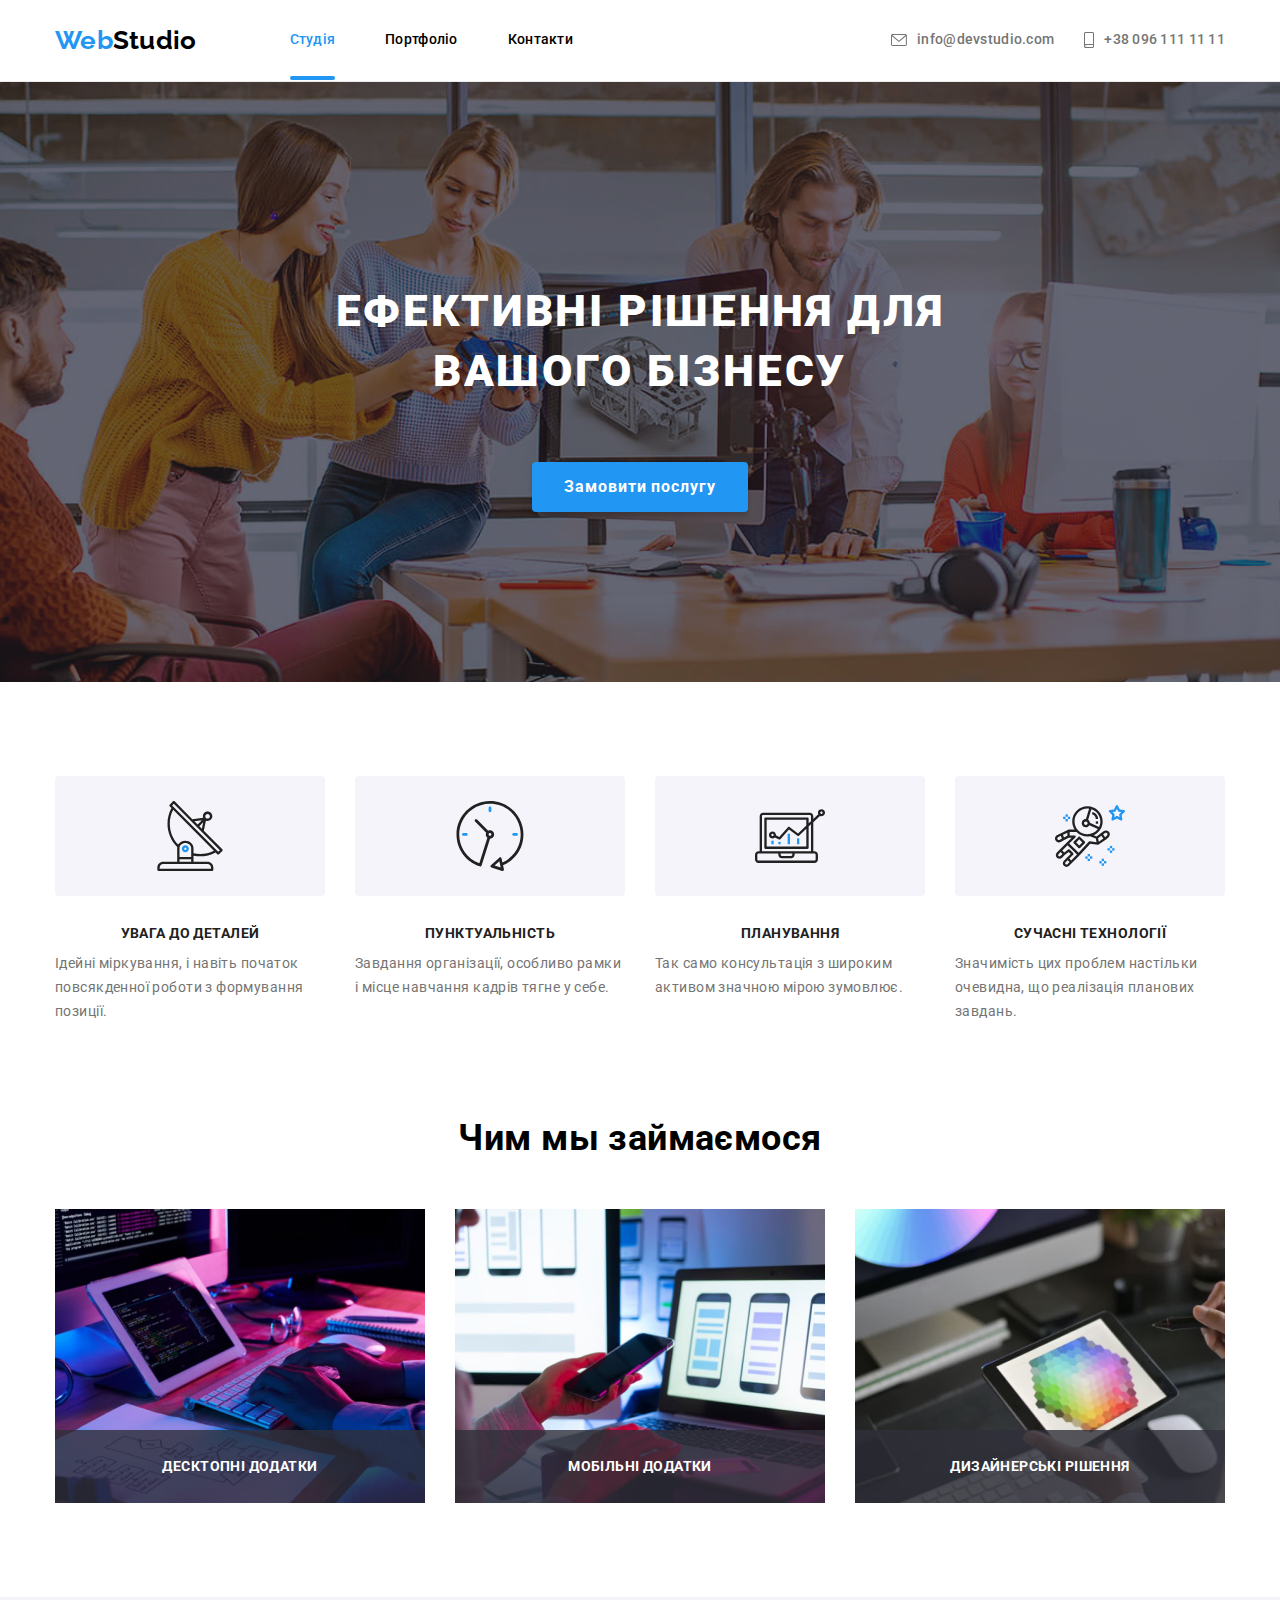
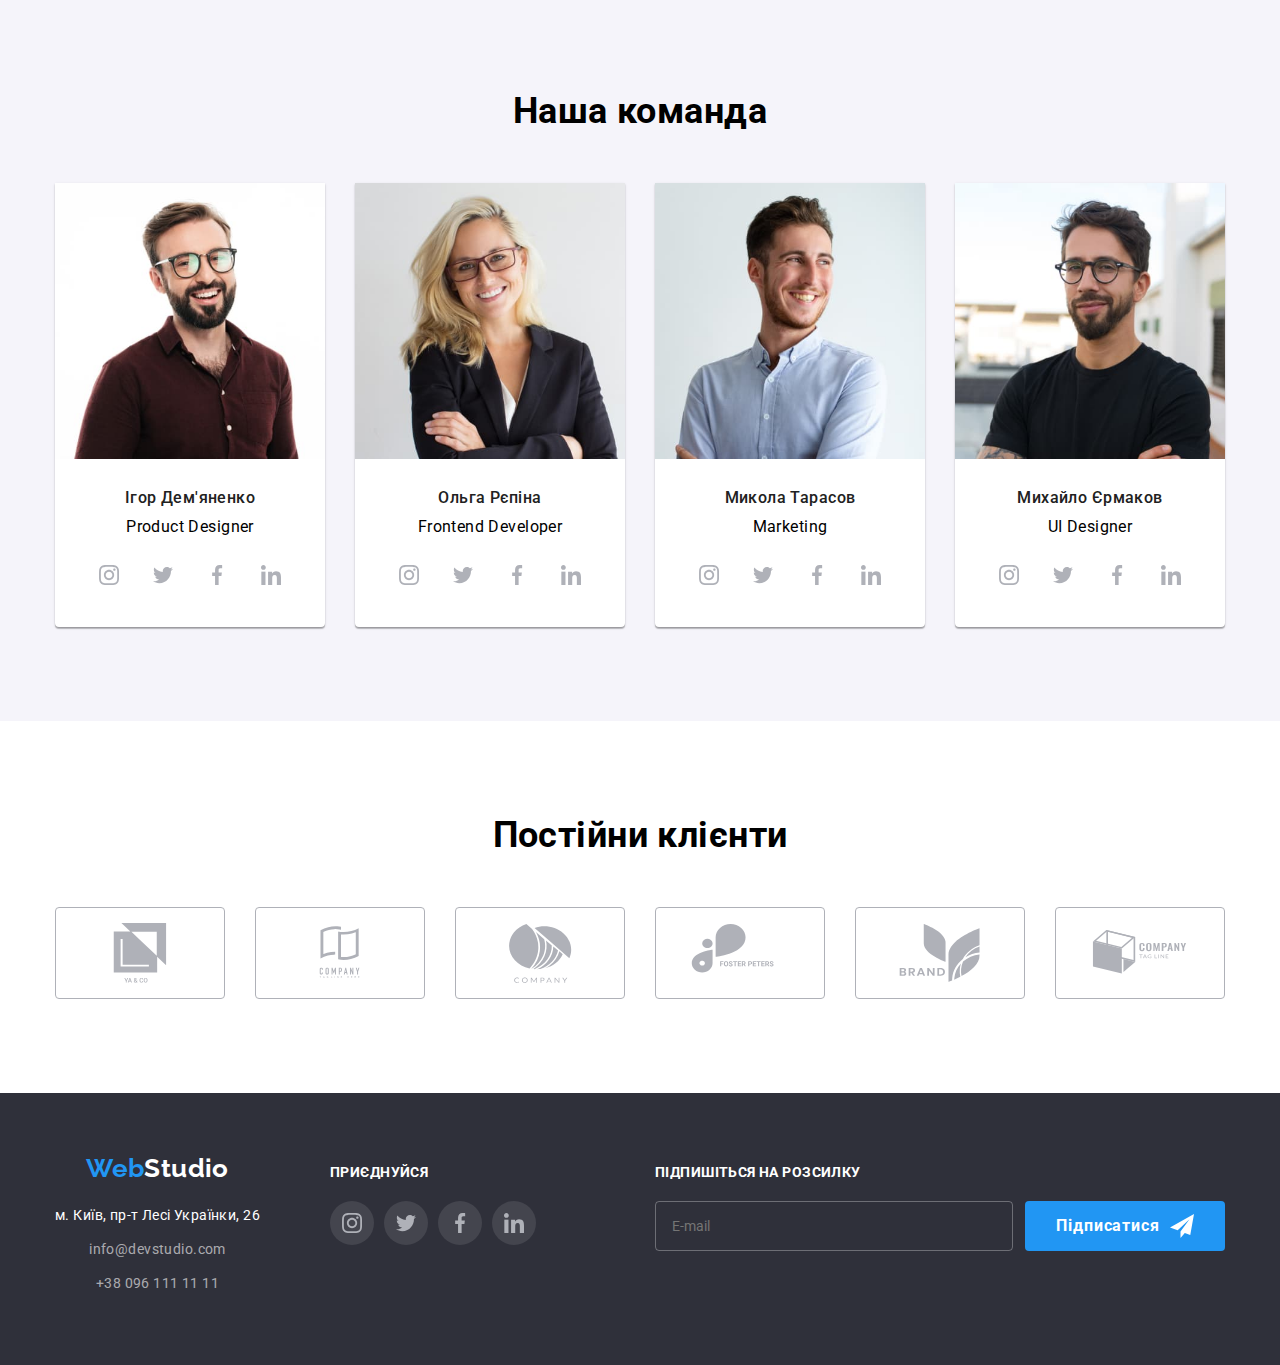
==== commit 979dfab5: "исправляет ошибки дз v2" ====
--- a/index.html
+++ b/index.html
@@ -41,8 +41,8 @@
         </header>
     <main> 
        <!-- hero section --> 
-      <section class="section hero hero--overlay">
-        <div class="container hero--container ">
+      <section class="section hero--overlay">
+        <div class="container ">
         <h1 class="hero__text">Ефективні рішення для вашого бізнесу</h1>
         <button type="button" class="hero__button button" data-modal-open>Замовити послугу</button>
       </div>
--- a/css/main.min.css
+++ b/css/main.min.css
@@ -1 +1 @@
-body{font-family:"Roboto",sans-serif;background-color:#fff;font-weight:400;font-size:14px;line-height:1.71;letter-spacing:.03em}body.is-open{overflow:hidden}h1,h2,h3,h4,h5,h6,p,ul{margin:0;padding:0}a{text-decoration:none}li{list-style:none}img{display:block}.button{font-family:"Roboto",sans-serif;cursor:pointer}.container{padding-left:15px;padding-right:15px;margin-left:auto;margin-right:auto}@media screen and (min-width: 480px){.container{width:480px}}@media screen and (min-width: 768px){.container{width:768px}}@media screen and (min-width: 1200px){.container{width:1200px}}.section{padding-top:60px;padding-bottom:60px}@media screen and (min-width: 1200px){.section{padding-top:94px;padding-bottom:94px}}.hidden{position:absolute;width:1px;height:1px;margin:-1px;border:0;padding:0;white-space:nowrap;-webkit-clip-path:inset(100%);clip-path:inset(100%);clip:rect(0 0 0 0);overflow:hidden}.title-name{color:var(--h-text-color);font-weight:700;font-size:36px;line-height:1.16;text-align:center;margin-bottom:30px}@media screen and (min-width: 1200px){.title-name{margin-bottom:50px}}.header{position:relative;border-bottom:1px solid #ececec;font-family:"Roboto";font-style:normal;font-weight:500;font-size:14px;line-height:1.14;letter-spacing:.02em}.header__container{display:-webkit-box;display:-ms-flexbox;display:flex;-webkit-box-align:center;-ms-flex-align:center;align-items:center}.navigation{display:-webkit-box;display:-ms-flexbox;display:flex;-webkit-box-align:center;-ms-flex-align:center;align-items:center}.navigation-list{display:-webkit-box;display:-ms-flexbox;display:flex;-webkit-box-align:center;-ms-flex-align:center;align-items:center}.navigation-list{display:none}@media screen and (min-width: 768px){.navigation-list{display:-webkit-box;display:-ms-flexbox;display:flex}}.navigation__item{margin-right:50px}.navigation__item:last-child{margin-right:0}.navigation__link{display:block;padding-top:32px;padding-bottom:32px;color:#000;position:relative;-webkit-transition-property:color;transition-property:color;-webkit-transition-duration:250ms;transition-duration:250ms;-webkit-transition-timing-function:cubic-bezier(0.4, 0, 0.2, 1);transition-timing-function:cubic-bezier(0.4, 0, 0.2, 1)}.navigation__link--current{color:#2196f3}.navigation__link--current::after{position:absolute;display:-webkit-box;display:-ms-flexbox;display:flex;bottom:0;right:0;content:"";width:100%;height:4px;background-color:#2196f3;border-radius:2px}.navigation__link:hover,.navigation__link:focus{color:#2196f3}.contact__link{display:-webkit-box;display:-ms-flexbox;display:flex;-webkit-box-align:center;-ms-flex-align:center;align-items:center;color:#757575;font-weight:500;font-size:14px;line-height:1.14;letter-spacing:.02em;-webkit-transition-property:color,fill;transition-property:color,fill;-webkit-transition-duration:250ms;transition-duration:250ms;-webkit-transition-timing-function:cubic-bezier(0.4, 0, 0.2, 1);transition-timing-function:cubic-bezier(0.4, 0, 0.2, 1)}.contact__link:hover,.contact__link:focus{color:#2196f3;fill:#2196f3}@media screen and (min-width: 1200px){.contact__list:last-child{margin-left:30px}}.contact__icon{margin-right:10px;fill:currentColor}.contact__icon--phone{width:10px;height:16px}.contact__icon--mail{width:16px;height:12px}.contact{display:none;color:#212121;font-weight:500;font-size:14px;line-height:1.14;letter-spacing:.02em;-webkit-transition-property:color;transition-property:color;-webkit-transition-duration:250ms;transition-duration:250ms;-webkit-transition-timing-function:cubic-bezier(0.4, 0, 0.2, 1);transition-timing-function:cubic-bezier(0.4, 0, 0.2, 1);margin-left:auto}@media screen and (min-width: 768px){.contact{display:block;position:relative}}@media screen and (min-width: 1200px){.contact{display:-webkit-box;display:-ms-flexbox;display:flex;-webkit-box-align:center;-ms-flex-align:center;align-items:center;-webkit-box-pack:center;-ms-flex-pack:center;justify-content:center}}@media screen and (min-width: 768px)and (max-width: 1199px){.contact__list:last-child{margin-top:10px}}@media screen and (min-width: 1200px){.contact__list:last-child{margin-left:30px}}.footer{padding-top:60px;padding-bottom:60px;background-color:#2f303a}@media screen and (max-width: 767px){.footer{text-align:center}}.adress{color:#fff;font-style:normal;font-weight:400;font-size:14px;line-height:1.71}.adress__group{text-align:center}@media screen and (min-width: 768px)and (max-width: 1199px){.adress__group{margin-left:76px}}.footer__link{font-style:normal;color:rgba(255,255,255,.6);font-size:14px;line-height:1.71;-webkit-transition-property:color;transition-property:color;-webkit-transition-duration:250ms;transition-duration:250ms;-webkit-transition-timing-function:cubic-bezier(0.4, 0, 0.2, 1);transition-timing-function:cubic-bezier(0.4, 0, 0.2, 1)}.footer__link:hover,.footer__link:focus{color:#2196f3;fill:#2196f3}@media screen and (max-width: 767px){.footer__list,.footer__social--group{margin-bottom:60px}.footer__social{-webkit-box-align:center;-ms-flex-align:center;align-items:center;-webkit-box-pack:center;-ms-flex-pack:center;justify-content:center}}@media screen and (min-width: 768px)and (max-width: 1199px){.footer__social--group{text-align:center;margin-left:auto;margin-right:89px}}@media screen and (min-width: 1200px){.footer__social--group{margin-left:70px}}@media screen and (min-width: 1200px){.footer__social--group{margin-left:70px}}.footer__list--item{margin-bottom:10px}.footer__list--item--item:last-child{margin-bottom:0}.footer__social,.footer__title{display:-webkit-box;display:-ms-flexbox;display:flex}.footer__title{display:inline-block;margin-bottom:20px;font-weight:700;font-size:14px;line-height:1.14;letter-spacing:.03em;text-transform:uppercase;color:#fff}@media screen and (min-width: 768px){.footer__container{display:-webkit-box;display:-ms-flexbox;display:flex;-webkit-box-align:baseline;-ms-flex-align:baseline;align-items:baseline;-ms-flex-wrap:wrap;flex-wrap:wrap}}.link__icon--footer{background-color:rgba(255,255,255,.1);fill:#fff}.link__icon--footer:focus,.link__icon--footer:hover{background-color:#2196f3;fill:#fff}@media screen and (min-width: 768px)and (max-width: 1199px){.footer__form{margin-left:auto;margin-right:auto;margin-top:60px;text-align:center}}@media screen and (min-width: 1200px){.footer__form{margin-left:auto}}.footer__form--title{margin-bottom:20px;font-weight:700;font-size:14px;line-height:1.14;letter-spacing:.03em;text-transform:uppercase;color:#fff}@media screen and (min-width: 1200px){.form{display:-webkit-box;display:-ms-flexbox;display:flex}}.form--input{min-width:300px;height:50px;padding-left:16px;padding-right:16px;border:1px solid rgba(255,255,255,.3);border-radius:4px;background-color:inherit;color:#fff;-webkit-transition:border 250ms cubic-bezier(0.4, 0, 0.2, 1);transition:border 250ms cubic-bezier(0.4, 0, 0.2, 1)}.form--input:focus{outline:none;border:1px solid #2196f3}@media screen and (min-width: 480px){.form--input{width:450px}}@media screen and (min-width: 1200px){.form--input{width:358px}}.form--icon{margin-left:10px}.logo{font-family:"Raleway",sans-serif;font-weight:700;font-size:26px;line-height:1.19}.logo--head{display:-webkit-box;display:-ms-flexbox;display:flex;color:#000;padding-top:16px;padding-bottom:16px}@media screen and (min-width: 768px){.logo--head{margin-right:87px;padding-top:26px;padding-bottom:26px}}@media screen and (min-width: 1200px){.logo--head{margin-right:93px;padding-top:25px;padding-bottom:25px}}.logo--web{color:#2196f3}.logo--footer{display:block;margin-bottom:20px;color:#fff}.button--close{display:-webkit-box;display:-ms-flexbox;display:flex;position:absolute;padding:0;-webkit-box-pack:center;-ms-flex-pack:center;justify-content:center;-webkit-box-align:center;-ms-flex-align:center;align-items:center;top:8px;right:8px;width:30px;height:30px;background-color:#fff;border:1px solid rgba(0,0,0,.1);border-radius:50%;cursor:pointer;-webkit-transition:fill 250ms cubic-bezier(0.4, 0, 0.2, 1);transition:fill 250ms cubic-bezier(0.4, 0, 0.2, 1)}.button--close:hover,.button--close:focus{fill:#2196f3}.modal__button{padding:0;width:200px;height:50px;font-weight:700;line-height:1.88;letter-spacing:.06em;font-size:16px;background-color:#2196f3;color:#fff;border-radius:4px;border:none;-webkit-transition:background-color 250ms cubic-bezier(0.4, 0, 0.2, 1),-webkit-box-shadow 250ms cubic-bezier(0.4, 0, 0.2, 1);transition:background-color 250ms cubic-bezier(0.4, 0, 0.2, 1),-webkit-box-shadow 250ms cubic-bezier(0.4, 0, 0.2, 1);transition:background-color 250ms cubic-bezier(0.4, 0, 0.2, 1),box-shadow 250ms cubic-bezier(0.4, 0, 0.2, 1);transition:background-color 250ms cubic-bezier(0.4, 0, 0.2, 1),box-shadow 250ms cubic-bezier(0.4, 0, 0.2, 1),-webkit-box-shadow 250ms cubic-bezier(0.4, 0, 0.2, 1);cursor:pointer}.modal__button:hover,.modal__button:focus{-webkit-box-shadow:0px 4px 4px rgba(0,0,0,.15);box-shadow:0px 4px 4px rgba(0,0,0,.15);background-color:#188ce8}.modal__button--position{display:-webkit-box;display:-ms-flexbox;display:flex;-webkit-box-align:center;-ms-flex-align:center;align-items:center;-webkit-box-pack:center;-ms-flex-pack:center;justify-content:center}.hero__button{margin-top:30px;padding:10px 32px;-webkit-box-shadow:0px 4px 4px rgba(0,0,0,.15);box-shadow:0px 4px 4px rgba(0,0,0,.15);border-radius:4px;border:none;background-color:#2196f3;color:#fff;font-weight:700;font-size:16px;line-height:1.87;text-align:center;letter-spacing:.06em;-webkit-transition-property:background-color;transition-property:background-color;-webkit-transition-duration:250ms;transition-duration:250ms;-webkit-transition-timing-function:cubic-bezier(0.4, 0, 0.2, 1);transition-timing-function:cubic-bezier(0.4, 0, 0.2, 1)}.hero__button:hover,.hero__button:focus{background-color:#188ce8}.button-box{display:-webkit-box;display:-ms-flexbox;display:flex;margin-bottom:40px}.button-box--list{margin-right:8px}.button-box--list:last-child{margin-right:0}@media screen and (min-width: 320px)and (max-width: 340px){.button-box--list:not(:last-child){margin-bottom:15px}}@media screen and (min-width: 341px)and (max-width: 767px){.button-box--list:nth-child(-n+5){margin-bottom:15px}}@media screen and (max-width: 767px){.button-box{-ms-flex-wrap:wrap;flex-wrap:wrap;-webkit-box-pack:start;-ms-flex-pack:start;justify-content:flex-start}}@media screen and (min-width: 768px){.button-box{-webkit-box-pack:center;-ms-flex-pack:center;justify-content:center;margin-bottom:30px}}@media screen and (min-width: 1200px){.button-box{margin-bottom:50px}}.button--filters{padding:6px 22px;background-color:#f5f4fa;font-weight:500;font-size:16px;line-height:1.62;border:none;border-radius:4px;-webkit-transition-property:background-color,color,-webkit-box-shadow;transition-property:background-color,color,-webkit-box-shadow;transition-property:background-color,color,box-shadow;transition-property:background-color,color,box-shadow,-webkit-box-shadow;-webkit-transition-duration:250ms;transition-duration:250ms;-webkit-transition-timing-function:cubic-bezier(0.4, 0, 0.2, 1);transition-timing-function:cubic-bezier(0.4, 0, 0.2, 1)}.button--filters:hover,.button--filters:focus{-webkit-box-shadow:0px 3px 1px rgba(0,0,0,.1),0px 1px 2px rgba(0,0,0,.08),0px 2px 2px rgba(0,0,0,.12);box-shadow:0px 3px 1px rgba(0,0,0,.1),0px 1px 2px rgba(0,0,0,.08),0px 2px 2px rgba(0,0,0,.12);background-color:#2196f3;color:#fff}.form--button{display:-webkit-box;display:-ms-flexbox;display:flex;-webkit-box-align:center;-ms-flex-align:center;align-items:center;-webkit-box-pack:center;-ms-flex-pack:center;justify-content:center;width:200px;height:50px;padding:0;font-weight:700;line-height:1.88;letter-spacing:.06em;font-size:16px;background-color:#2196f3;color:#fff;border-radius:4px;border:none;fill:#fff;-webkit-transition:background-color 250ms cubic-bezier(0.4, 0, 0.2, 1),-webkit-box-shadow 250ms cubic-bezier(0.4, 0, 0.2, 1);transition:background-color 250ms cubic-bezier(0.4, 0, 0.2, 1),-webkit-box-shadow 250ms cubic-bezier(0.4, 0, 0.2, 1);transition:background-color 250ms cubic-bezier(0.4, 0, 0.2, 1),box-shadow 250ms cubic-bezier(0.4, 0, 0.2, 1);transition:background-color 250ms cubic-bezier(0.4, 0, 0.2, 1),box-shadow 250ms cubic-bezier(0.4, 0, 0.2, 1),-webkit-box-shadow 250ms cubic-bezier(0.4, 0, 0.2, 1);cursor:pointer}@media screen and (max-width: 1199px){.form--button{margin-left:auto;margin-right:auto;margin-top:20px}}@media screen and (min-width: 1200px){.form--button{margin-left:12px}}.form--button:hover,.form--button:focus{-webkit-box-shadow:0px 4px 4px rgba(0,0,0,.15);box-shadow:0px 4px 4px rgba(0,0,0,.15);background-color:#188ce8}.hero--container{text-align:center;margin-left:auto;margin-right:auto}@media screen and (min-width: 480px){.hero--container{padding-top:118px;padding-bottom:118px}}@media screen and (min-width: 1200px){.hero--container{padding-top:200px;padding-bottom:200px}}.hero--overlay{max-width:1600px;margin-left:auto;margin-right:auto;text-align:center;background-color:#2f303a;background-image:-webkit-gradient(linear, left top, right top, from(rgba(47, 48, 58, 0.4)), to(rgba(47, 48, 58, 0.4))),url(../images/backgr/hero-480.jpg);background-image:linear-gradient(to right, rgba(47, 48, 58, 0.4), rgba(47, 48, 58, 0.4)),url(../images/backgr/hero-480.jpg);background-position:center;background-repeat:no-repeat;background-size:cover}@media(min-device-pixel-ratio: 2),(-webkit-min-device-pixel-ratio: 2),(min-resolution: 192dpi),(min-resolution: 2dppx){.hero--overlay{background-image:-webkit-gradient(linear, left top, right top, from(rgba(47, 48, 58, 0.4)), to(rgba(47, 48, 58, 0.4))),url(../images/backgr/hero-480@2x.jpg);background-image:linear-gradient(to right, rgba(47, 48, 58, 0.4), rgba(47, 48, 58, 0.4)),url(../images/backgr/hero-480@2x.jpg)}}@media screen and (min-width: 768px){.hero--overlay{background-image:-webkit-gradient(linear, left top, right top, from(rgba(47, 48, 58, 0.4)), to(rgba(47, 48, 58, 0.4))),url(../images/backgr/hero-768.jpg);background-image:linear-gradient(to right, rgba(47, 48, 58, 0.4), rgba(47, 48, 58, 0.4)),url(../images/backgr/hero-768.jpg)}}@media screen and (min-width: 768px)and (min-device-pixel-ratio: 2),screen and (min-width: 768px)and (-webkit-min-device-pixel-ratio: 2),screen and (min-width: 768px)and (min-resolution: 192dpi),screen and (min-width: 768px)and (min-resolution: 2dppx){.hero--overlay{background-image:-webkit-gradient(linear, left top, right top, from(rgba(47, 48, 58, 0.4)), to(rgba(47, 48, 58, 0.4))),url(../images/backgr/hero-768@2x.jpg);background-image:linear-gradient(to right, rgba(47, 48, 58, 0.4), rgba(47, 48, 58, 0.4)),url(../images/backgr/hero-768@2x.jpg)}}@media screen and (min-width: 1200px){.hero--overlay{height:600px;background-image:-webkit-gradient(linear, left top, right top, from(rgba(47, 48, 58, 0.4)), to(rgba(47, 48, 58, 0.4))),url(../images/backgr/hero-1200.jpg);background-image:linear-gradient(to right, rgba(47, 48, 58, 0.4), rgba(47, 48, 58, 0.4)),url(../images/backgr/hero-1200.jpg)}}@media screen and (min-width: 1200px)and (min-device-pixel-ratio: 2),screen and (min-width: 1200px)and (-webkit-min-device-pixel-ratio: 2),screen and (min-width: 1200px)and (min-resolution: 192dpi),screen and (min-width: 1200px)and (min-resolution: 2dppx){.hero--overlay{background-image:-webkit-gradient(linear, left top, right top, from(rgba(47, 48, 58, 0.4)), to(rgba(47, 48, 58, 0.4))),url(../images/backgr/hero-1200@2x.jpg);background-image:linear-gradient(to right, rgba(47, 48, 58, 0.4), rgba(47, 48, 58, 0.4)),url(../images/backgr/hero-1200@2x.jpg)}}.hero__text{margin-left:auto;margin-right:auto;margin-bottom:30px;text-align:center;font-weight:900;letter-spacing:.06em;text-transform:uppercase;color:#fff}@media screen and (max-width: 1999px){.hero__text{max-width:360px;font-size:26px;line-height:1.62}}@media screen and (min-width: 1200px){.hero__text{max-width:692px;font-size:44px;line-height:1.36}}@media screen and (min-width: 768px){.feature{display:-webkit-box;display:-ms-flexbox;display:flex;-ms-flex-wrap:wrap;flex-wrap:wrap;margin:-15px}}@media screen and (max-width: 767px){.feature__list:not(:last-child){margin-bottom:30px}}@media screen and (min-width: 768px){.feature__list{width:calc((100% - 60px)/2);margin:15px}}@media screen and (min-width: 1200px){.feature__list{width:calc((100% - 120px)/4);margin:15px}}.feature__icon{display:-webkit-box;display:-ms-flexbox;display:flex;-webkit-box-pack:center;-ms-flex-pack:center;justify-content:center;-webkit-box-align:center;-ms-flex-align:center;align-items:center;height:120px;background-color:#f5f4fa;border-radius:4px;margin-bottom:30px}.feature__text{color:#757575}.feature__title{text-align:center;margin-bottom:10px;color:#212121;font-weight:700;font-size:14px;line-height:1.14;text-transform:uppercase}.work{padding-top:0}@media screen and (max-width: 1199px){.work{display:none}}.work__title{margin-bottom:50px}.work__img{position:relative;margin-right:30px}.work__img:last-child{margin-right:0}.work__text{position:absolute;bottom:0;display:-webkit-box;display:-ms-flexbox;display:flex;-webkit-box-pack:center;-ms-flex-pack:center;justify-content:center;-webkit-box-align:center;-ms-flex-align:center;align-items:center;font-weight:700;font-size:14px;line-height:1.14;letter-spacing:.03em;text-transform:uppercase;color:#fff;background-color:rgba(47,48,58,.8);width:100%;height:25%}.work__list{display:-webkit-box;display:-ms-flexbox;display:flex}.section__team{background-color:#f5f4fa}.team__list{margin-top:50px}@media screen and (min-width: 768px){.team__list{display:-webkit-box;display:-ms-flexbox;display:flex;text-align:center;-ms-flex-wrap:wrap;flex-wrap:wrap;margin:-15px}}.team__card{padding-bottom:30px;text-align:center;-webkit-box-shadow:0px 1px 3px rgba(0,0,0,.12),0px 1px 1px rgba(0,0,0,.14),0px 2px 1px rgba(0,0,0,.2);box-shadow:0px 1px 3px rgba(0,0,0,.12),0px 1px 1px rgba(0,0,0,.14),0px 2px 1px rgba(0,0,0,.2);border-radius:0px 0px 4px 4px;background-color:#fff}@media screen and (max-width: 767px){.team__card:not(:last-child){margin-bottom:30px}}@media screen and (min-width: 768px){.team__card{width:calc((100% - 60px)/2);margin:15px}}@media screen and (min-width: 1200px){.team__card{width:calc((100% - 120px)/4)}}.team__photo{max-width:100%}@media screen and (min-width: 480px){.team__photo{width:450px}}@media screen and (min-width: 768px){.team__photo{width:354px}}@media screen and (min-width: 1200px){.team__photo{width:270px}}.team__link{display:-webkit-box;display:-ms-flexbox;display:flex;-webkit-box-pack:center;-ms-flex-pack:center;justify-content:center}.link__list:nth-child(n+2){margin-left:10px}.link__icon{display:block;display:-webkit-box;display:-ms-flexbox;display:flex;-webkit-box-pack:center;-ms-flex-pack:center;justify-content:center;-webkit-box-align:center;-ms-flex-align:center;align-items:center;margin:0px;width:44px;height:44px;border-radius:50%;fill:#afb1b8;-webkit-transition-property:background-color,fill;transition-property:background-color,fill;-webkit-transition-duration:250ms;transition-duration:250ms;-webkit-transition-timing-function:cubic-bezier(0.4, 0, 0.2, 1);transition-timing-function:cubic-bezier(0.4, 0, 0.2, 1)}.link__icon:hover,.link__icon:focus{background-color:#2196f3;fill:#fff}.team__name{margin-top:30px;margin-bottom:10px;color:#212121;font-weight:500;font-size:16px;line-height:1.18}.team__job{font-size:16px;line-height:1.18;margin-bottom:16px}.client{display:-webkit-box;display:-ms-flexbox;display:flex;-ms-flex-wrap:wrap;flex-wrap:wrap;margin:-15px}.client__link{display:block;display:-webkit-box;display:-ms-flexbox;display:flex;-webkit-box-pack:center;-ms-flex-pack:center;justify-content:center;-webkit-box-align:center;-ms-flex-align:center;align-items:center;max-width:210px;height:92px;fill:#afb1b8;border:1px solid #afb1b8;border-radius:4px;-webkit-transition-property:border-color,fill;transition-property:border-color,fill;-webkit-transition-duration:250ms;transition-duration:250ms;-webkit-transition-timing-function:cubic-bezier(0.4, 0, 0.2, 1);transition-timing-function:cubic-bezier(0.4, 0, 0.2, 1)}@media screen and (min-width: 768px){.client__link{max-width:226px}}@media screen and (min-width: 1200px){.client__link{width:170px}}.client__link:focus,.client__link:hover{fill:#2196f3;border-color:#2196f3}@media screen and (max-width: 767px){.client__list{width:calc((100% - 60px)/2);margin:15px}}@media screen and (min-width: 768px){.client__list{width:calc((100% - 90px)/3);margin:15px}}@media screen and (min-width: 1200px){.client__list{width:calc((100% - 180px)/6)}}.modal{padding:40px}.modal-form{position:absolute;top:50%;left:50%;background-color:#fff;-webkit-box-shadow:0px 1px 3px rgba(0,0,0,.12),0px 1px 1px rgba(0,0,0,.14),0px 2px 1px rgba(0,0,0,.2);box-shadow:0px 1px 3px rgba(0,0,0,.12),0px 1px 1px rgba(0,0,0,.14),0px 2px 1px rgba(0,0,0,.2);border-radius:4px;-webkit-transform:translate(-50%, -50%) scale(1);transform:translate(-50%, -50%) scale(1);-webkit-transition:-webkit-transform 250ms cubic-bezier(0.4, 0, 0.2, 1);transition:-webkit-transform 250ms cubic-bezier(0.4, 0, 0.2, 1);transition:transform 250ms cubic-bezier(0.4, 0, 0.2, 1);transition:transform 250ms cubic-bezier(0.4, 0, 0.2, 1), -webkit-transform 250ms cubic-bezier(0.4, 0, 0.2, 1)}@media screen and (min-width: 480px){.modal-form{min-width:450px;min-height:609px}}@media screen and (min-width: 1200px){.modal-form{width:528px;height:581px}}.modal__title{display:block;margin-bottom:12px;font-weight:700;font-size:20px;line-height:1.15;text-align:center;letter-spacing:.03em;color:#212121}.modal__title+.modal__title{margin-top:0}.modal__label{display:block;font-weight:400;font-size:12px;line-height:1.16;letter-spacing:.01em;color:#757575}.modal__label+.modal__label{margin-top:10px}.modal__label:focus-within .modal__input{outline:none;border:1px solid #2196f3}.modal__label:focus-within .modal__icon{fill:#2196f3}.modal__input{display:block;width:100%;height:40px;padding-left:42px;padding-right:42px;margin-top:4px;border:1px solid rgba(33,33,33,.2);border-radius:4px;-webkit-transition:border 250ms cubic-bezier(0.4, 0, 0.2, 1);transition:border 250ms cubic-bezier(0.4, 0, 0.2, 1)}.modal__input--position{position:relative}.modal__icon{position:absolute;top:50%;left:12px;-webkit-transform:translateY(-50%);transform:translateY(-50%);-webkit-transition:fill 250ms cubic-bezier(0.4, 0, 0.2, 1);transition:fill 250ms cubic-bezier(0.4, 0, 0.2, 1)}.modal__icon--vector{opacity:1;-webkit-transition:opacity 250ms cubic-bezier(0.4, 0, 0.2, 1);transition:opacity 250ms cubic-bezier(0.4, 0, 0.2, 1)}.modal__icon--check{opacity:0;-webkit-transition:opacity 250ms cubic-bezier(0.4, 0, 0.2, 1);transition:opacity 250ms cubic-bezier(0.4, 0, 0.2, 1)}.modal__input--textarea{resize:none;height:120px;padding:12px 16px}.modal__input--textarea::-webkit-input-placeholder{font-weight:400;font-size:12px;line-height:1.16;letter-spacing:.01em;color:rgba(117,117,117,.5)}.modal__input--textarea::-moz-placeholder{font-weight:400;font-size:12px;line-height:1.16;letter-spacing:.01em;color:rgba(117,117,117,.5)}.modal__input--textarea:-ms-input-placeholder{font-weight:400;font-size:12px;line-height:1.16;letter-spacing:.01em;color:rgba(117,117,117,.5)}.modal__input--textarea::-ms-input-placeholder{font-weight:400;font-size:12px;line-height:1.16;letter-spacing:.01em;color:rgba(117,117,117,.5)}.modal__input--textarea::placeholder{font-weight:400;font-size:12px;line-height:1.16;letter-spacing:.01em;color:rgba(117,117,117,.5)}.modal__label--checkbox{position:relative;display:-webkit-box;display:-ms-flexbox;display:flex;-webkit-box-align:center;-ms-flex-align:center;align-items:center;-webkit-box-pack:center;-ms-flex-pack:center;justify-content:center;font-size:12px;line-height:1.16;letter-spacing:.03em;text-align:center;margin-top:20px;margin-bottom:30px}@media screen and (min-width: 1200px){.modal__label--checkbox{font-size:14px;line-height:1.71}}.modal__input--checkbox{position:absolute;width:1px;height:1px;margin:-1px;border:0;padding:0;white-space:nowrap;-webkit-clip-path:inset(100%);clip-path:inset(100%);clip:rect(0 0 0 0);overflow:hidden}.modal__icon--check,.modal__icon--vector{position:absolute;top:50%;left:0;-webkit-transform:translateY(-50%);transform:translateY(-50%)}@media screen and (min-width: 1200px){.modal__icon--check,.modal__icon--vector{left:5px}}.modal__icon--vector{opacity:1;-webkit-transition:opacity 250ms cubic-bezier(0.4, 0, 0.2, 1);transition:opacity 250ms cubic-bezier(0.4, 0, 0.2, 1)}.modal__icon--check{opacity:0;-webkit-transition:opacity 250ms cubic-bezier(0.4, 0, 0.2, 1);transition:opacity 250ms cubic-bezier(0.4, 0, 0.2, 1)}.modal__input--checkbox:checked~.modal__icon--check{opacity:1}.modal__input--checkbox:checked~.modal__icon--vector{opacity:0}.checkbox-link{position:relative;text-decoration:none;display:block;margin-left:5px;color:#2196f3;font-size:12px;line-height:1.16;letter-spacing:.03em}.checkbox-link::after{content:"";position:absolute;left:0;bottom:0;width:100%;height:1px;background-color:#2196f3}@media screen and (min-width: 1200px){.checkbox-link::after{bottom:5px}}@media screen and (min-width: 1200px){.checkbox-link{font-size:14px;line-height:1.71}}.backdrop{position:fixed;top:0;right:0;width:100%;height:100%;background-color:rgba(0,0,0,.2);opacity:1;-webkit-transition:opacity 250ms cubic-bezier(0.4, 0, 0.2, 1);transition:opacity 250ms cubic-bezier(0.4, 0, 0.2, 1);overflow-y:scroll}.backdrop.is-hidden{opacity:0;pointer-events:none}.backdrop.is-hidden .modal{-webkit-transform:translate(-50%, -50%) scale(0.9);transform:translate(-50%, -50%) scale(0.9)}@media screen and (min-width: 768px){.card--set{gap:30px;display:-webkit-box;display:-ms-flexbox;display:flex;-ms-flex-wrap:wrap;flex-wrap:wrap}}@media screen and (max-width: 767px){.card__item:not(:last-child){margin-bottom:30px}}@media screen and (min-width: 768px){.card__item{width:calc((100% - 30px)/2)}}@media screen and (min-width: 1200px){.card__item{width:calc((100% - 60px)/3)}}.card__link{display:-webkit-box;display:-ms-flexbox;display:flex;-webkit-box-orient:vertical;-webkit-box-direction:normal;-ms-flex-direction:column;flex-direction:column;height:100%;-webkit-transition-property:-webkit-box-shadow;transition-property:-webkit-box-shadow;transition-property:box-shadow;transition-property:box-shadow, -webkit-box-shadow;-webkit-transition-duration:250ms;transition-duration:250ms;-webkit-transition-timing-function:cubic-bezier(0.4, 0, 0.2, 1);transition-timing-function:cubic-bezier(0.4, 0, 0.2, 1)}.card__link:hover,.card__link:focus{-webkit-box-shadow:0px 1px 1px rgba(0,0,0,.12),0px 4px 4px rgba(0,0,0,.06),1px 4px 6px rgba(0,0,0,.16);box-shadow:0px 1px 1px rgba(0,0,0,.12),0px 4px 4px rgba(0,0,0,.06),1px 4px 6px rgba(0,0,0,.16)}.card__thumb{position:relative;overflow:hidden}.prtf__photo{max-width:100%}@media screen and (min-width: 480px){.prtf__photo{width:450px}}@media screen and (min-width: 768px){.prtf__photo{width:354px}}@media screen and (min-width: 1200px){.prtf__photo{width:370px}}.card__thumb--descrition{position:absolute;left:0;top:0;display:-webkit-box;display:-ms-flexbox;display:flex;-webkit-box-pack:center;-ms-flex-pack:center;justify-content:center;-webkit-box-align:center;-ms-flex-align:center;align-items:center;width:100%;height:100%;padding:0 24px;-webkit-transform:translateY(101%);transform:translateY(101%);-webkit-transition:-webkit-transform 250ms cubic-bezier(0.4, 0, 0.2, 1);transition:-webkit-transform 250ms cubic-bezier(0.4, 0, 0.2, 1);transition:transform 250ms cubic-bezier(0.4, 0, 0.2, 1);transition:transform 250ms cubic-bezier(0.4, 0, 0.2, 1), -webkit-transform 250ms cubic-bezier(0.4, 0, 0.2, 1);padding:77px 24px 77px 24px;font-size:18px;line-height:1.55;letter-spacing:.03em;color:#fff;background-color:rgba(33,150,243,.9)}.card__link:hover .card__thumb--descrition,.card__link:focus .card__thumb--descrition{-webkit-transform:translateY(0);transform:translateY(0)}@media screen and (max-width: 479px){.card__thumb--descrition{padding:10px}}.card__content{-ms-flex-negative:1;flex-shrink:1;padding:20px 24px;border-top:none;border-bottom:1px solid #eee;border-left:1px solid #eee;border-right:1px solid #eee}.card__name{color:#212121;font-weight:700;font-size:18px;line-height:2;letter-spacing:.06em}.card__name--description{color:#757575;font-size:16px;line-height:1.85}.menu-toggle{position:absolute;top:15px;right:15px;display:-webkit-box;display:-ms-flexbox;display:flex;-webkit-box-align:center;-ms-flex-align:center;align-items:center;-webkit-box-pack:center;-ms-flex-pack:center;justify-content:center;margin:0;padding:0;fill:#000;background-color:#fff;cursor:pointer;border:none;border-radius:50%;outline:none;-webkit-transition:fill 250ms cubic-bezier(0.4, 0, 0.2, 1);transition:fill 250ms cubic-bezier(0.4, 0, 0.2, 1)}@media(min-width: 768px){.menu-toggle{display:none}}.menu-toggle:hover,.menu-toggle:focus{fill:#2196f3}.menu-container{position:fixed;top:0;left:0;width:100vw;height:100vh;padding:48px 40px;background-color:#fff;z-index:999;display:-webkit-box;display:-ms-flexbox;display:flex;-webkit-box-orient:vertical;-webkit-box-direction:normal;-ms-flex-direction:column;flex-direction:column;-webkit-transform:translateX(100%);transform:translateX(100%);-webkit-transition:-webkit-transform 250ms cubic-bezier(0.4, 0, 0.2, 1);transition:-webkit-transform 250ms cubic-bezier(0.4, 0, 0.2, 1);transition:transform 250ms cubic-bezier(0.4, 0, 0.2, 1);transition:transform 250ms cubic-bezier(0.4, 0, 0.2, 1), -webkit-transform 250ms cubic-bezier(0.4, 0, 0.2, 1)}.menu-container.is-open{-webkit-transform:translateX(0);transform:translateX(0)}.mobile-menu__navigation{padding:0;margin:0;list-style:none}.mobile-menu__link{display:block;padding:10px;color:#212121;text-decoration:none;font-weight:500;font-size:40px;line-height:1.17;letter-spacing:.02em;-webkit-transition:color 250ms cubic-bezier(0.4, 0, 0.2, 1);transition:color 250ms cubic-bezier(0.4, 0, 0.2, 1)}.mobile-menu__link:hover,.mobile-menu__link:focus{color:#2196f3}.mobile-contact{margin-top:auto}.mobile-contact__link{display:block;padding:10px;color:#2196f3;text-decoration:none;font-weight:500;font-size:40px;line-height:1.17;letter-spacing:.02em;-webkit-transition:color 250ms cubic-bezier(0.4, 0, 0.2, 1);transition:color 250ms cubic-bezier(0.4, 0, 0.2, 1)}.mobile-contact__link:hover,.mobile-contact__link:focus{color:#2196f3}.mobile-contact__item:last-child .mobile-contact__link{font-weight:500;font-size:24px;line-height:28px;letter-spacing:.02em;color:#757575}.mobile-socialmedia{display:-webkit-box;display:-ms-flexbox;display:flex;margin-top:auto}@media screen and (max-width: 479px){.mobile-socialmedia{-ms-flex-wrap:wrap;flex-wrap:wrap}}.mobile-socialmedia li:not(:last-child){border-right:1px solid rgba(33,33,33,.2)}.mobile-socialmedia_link{display:block;padding:5px 10px;color:#2196f3;text-decoration:none;font-weight:500;font-size:18px;line-height:1.22;letter-spacing:.02em}/*# sourceMappingURL=main.min.css.map */+body{font-family:"Roboto",sans-serif;background-color:#fff;font-weight:400;font-size:14px;line-height:1.71;letter-spacing:.03em}body.is-open{overflow:hidden}h1,h2,h3,h4,h5,h6,p,ul{margin:0;padding:0}a{text-decoration:none}li{list-style:none}img{display:block}.button{font-family:"Roboto",sans-serif;cursor:pointer}.container{padding-left:15px;padding-right:15px;margin-left:auto;margin-right:auto}@media screen and (min-width: 480px){.container{width:480px}}@media screen and (min-width: 768px){.container{width:768px}}@media screen and (min-width: 1200px){.container{width:1200px}}.section{padding-top:60px;padding-bottom:60px}@media screen and (min-width: 1200px){.section{padding-top:94px;padding-bottom:94px}}.hidden{position:absolute;width:1px;height:1px;margin:-1px;border:0;padding:0;white-space:nowrap;-webkit-clip-path:inset(100%);clip-path:inset(100%);clip:rect(0 0 0 0);overflow:hidden}.title-name{color:var(--h-text-color);font-weight:700;font-size:36px;line-height:1.16;text-align:center;margin-bottom:30px}@media screen and (min-width: 1200px){.title-name{margin-bottom:50px}}.header{position:relative;border-bottom:1px solid #ececec;font-family:"Roboto";font-style:normal;font-weight:500;font-size:14px;line-height:1.14;letter-spacing:.02em}.header__container{display:-webkit-box;display:-ms-flexbox;display:flex;-webkit-box-align:center;-ms-flex-align:center;align-items:center}.navigation{display:-webkit-box;display:-ms-flexbox;display:flex;-webkit-box-align:center;-ms-flex-align:center;align-items:center}.navigation-list{display:-webkit-box;display:-ms-flexbox;display:flex;-webkit-box-align:center;-ms-flex-align:center;align-items:center}.navigation-list{display:none}@media screen and (min-width: 768px){.navigation-list{display:-webkit-box;display:-ms-flexbox;display:flex}}.navigation__item{margin-right:50px}.navigation__item:last-child{margin-right:0}.navigation__link{display:block;padding-top:32px;padding-bottom:32px;color:#000;position:relative;-webkit-transition-property:color;transition-property:color;-webkit-transition-duration:250ms;transition-duration:250ms;-webkit-transition-timing-function:cubic-bezier(0.4, 0, 0.2, 1);transition-timing-function:cubic-bezier(0.4, 0, 0.2, 1)}.navigation__link--current{color:#2196f3}.navigation__link--current::after{position:absolute;display:-webkit-box;display:-ms-flexbox;display:flex;bottom:0;right:0;content:"";width:100%;height:4px;background-color:#2196f3;border-radius:2px}.navigation__link:hover,.navigation__link:focus{color:#2196f3}.contact__link{display:-webkit-box;display:-ms-flexbox;display:flex;-webkit-box-align:center;-ms-flex-align:center;align-items:center;color:#757575;font-weight:500;font-size:14px;line-height:1.14;letter-spacing:.02em;-webkit-transition-property:color,fill;transition-property:color,fill;-webkit-transition-duration:250ms;transition-duration:250ms;-webkit-transition-timing-function:cubic-bezier(0.4, 0, 0.2, 1);transition-timing-function:cubic-bezier(0.4, 0, 0.2, 1)}.contact__link:hover,.contact__link:focus{color:#2196f3;fill:#2196f3}@media screen and (min-width: 1200px){.contact__list:last-child{margin-left:30px}}.contact__icon{margin-right:10px;fill:currentColor}.contact__icon--phone{width:10px;height:16px}.contact__icon--mail{width:16px;height:12px}.contact{display:none;color:#212121;font-weight:500;font-size:14px;line-height:1.14;letter-spacing:.02em;-webkit-transition-property:color;transition-property:color;-webkit-transition-duration:250ms;transition-duration:250ms;-webkit-transition-timing-function:cubic-bezier(0.4, 0, 0.2, 1);transition-timing-function:cubic-bezier(0.4, 0, 0.2, 1);margin-left:auto}@media screen and (min-width: 768px){.contact{display:block;position:relative}}@media screen and (min-width: 1200px){.contact{display:-webkit-box;display:-ms-flexbox;display:flex;-webkit-box-align:center;-ms-flex-align:center;align-items:center;-webkit-box-pack:center;-ms-flex-pack:center;justify-content:center}}@media screen and (min-width: 768px)and (max-width: 1199px){.contact__list:last-child{margin-top:10px}}@media screen and (min-width: 1200px){.contact__list:last-child{margin-left:30px}}.footer{padding-top:60px;padding-bottom:60px;background-color:#2f303a}@media screen and (max-width: 767px){.footer{text-align:center}}.adress{color:#fff;font-style:normal;font-weight:400;font-size:14px;line-height:1.71}.adress__group{text-align:center}@media screen and (min-width: 768px)and (max-width: 1199px){.adress__group{margin-left:76px}}.footer__link{font-style:normal;color:rgba(255,255,255,.6);font-size:14px;line-height:1.71;-webkit-transition-property:color;transition-property:color;-webkit-transition-duration:250ms;transition-duration:250ms;-webkit-transition-timing-function:cubic-bezier(0.4, 0, 0.2, 1);transition-timing-function:cubic-bezier(0.4, 0, 0.2, 1)}.footer__link:hover,.footer__link:focus{color:#2196f3;fill:#2196f3}@media screen and (max-width: 767px){.footer__list,.footer__social--group{margin-bottom:60px}.footer__social{-webkit-box-align:center;-ms-flex-align:center;align-items:center;-webkit-box-pack:center;-ms-flex-pack:center;justify-content:center}}@media screen and (min-width: 768px)and (max-width: 1199px){.footer__social--group{text-align:center;margin-left:auto;margin-right:89px}}@media screen and (min-width: 1200px){.footer__social--group{margin-left:70px}}@media screen and (min-width: 1200px){.footer__social--group{margin-left:70px}}.footer__list--item{margin-bottom:10px}.footer__list--item--item:last-child{margin-bottom:0}.footer__social,.footer__title{display:-webkit-box;display:-ms-flexbox;display:flex}.footer__title{display:inline-block;margin-bottom:20px;font-weight:700;font-size:14px;line-height:1.14;letter-spacing:.03em;text-transform:uppercase;color:#fff}@media screen and (min-width: 768px){.footer__container{display:-webkit-box;display:-ms-flexbox;display:flex;-webkit-box-align:baseline;-ms-flex-align:baseline;align-items:baseline;-ms-flex-wrap:wrap;flex-wrap:wrap}}.link__icon--footer{background-color:rgba(255,255,255,.1);fill:#fff}.link__icon--footer:focus,.link__icon--footer:hover{background-color:#2196f3;fill:#fff}@media screen and (min-width: 768px)and (max-width: 1199px){.footer__form{margin-left:auto;margin-right:auto;margin-top:60px;text-align:center}}@media screen and (min-width: 1200px){.footer__form{margin-left:auto}}.footer__form--title{margin-bottom:20px;font-weight:700;font-size:14px;line-height:1.14;letter-spacing:.03em;text-transform:uppercase;color:#fff}@media screen and (min-width: 1200px){.form{display:-webkit-box;display:-ms-flexbox;display:flex}}.form--input{min-width:300px;height:50px;padding-left:16px;padding-right:16px;border:1px solid rgba(255,255,255,.3);border-radius:4px;background-color:inherit;color:#fff;-webkit-transition:border 250ms cubic-bezier(0.4, 0, 0.2, 1);transition:border 250ms cubic-bezier(0.4, 0, 0.2, 1)}.form--input:focus{outline:none;border:1px solid #2196f3}@media screen and (min-width: 480px){.form--input{width:450px}}@media screen and (min-width: 1200px){.form--input{width:358px}}.form--icon{margin-left:10px}.logo{font-family:"Raleway",sans-serif;font-weight:700;font-size:26px;line-height:1.19}.logo--head{display:-webkit-box;display:-ms-flexbox;display:flex;color:#000;padding-top:16px;padding-bottom:16px}@media screen and (min-width: 768px){.logo--head{margin-right:87px;padding-top:26px;padding-bottom:26px}}@media screen and (min-width: 1200px){.logo--head{margin-right:93px;padding-top:25px;padding-bottom:25px}}.logo--web{color:#2196f3}.logo--footer{display:block;margin-bottom:20px;color:#fff}.button--close{display:-webkit-box;display:-ms-flexbox;display:flex;position:absolute;padding:0;-webkit-box-pack:center;-ms-flex-pack:center;justify-content:center;-webkit-box-align:center;-ms-flex-align:center;align-items:center;top:8px;right:8px;width:30px;height:30px;background-color:#fff;border:1px solid rgba(0,0,0,.1);border-radius:50%;cursor:pointer;-webkit-transition:fill 250ms cubic-bezier(0.4, 0, 0.2, 1);transition:fill 250ms cubic-bezier(0.4, 0, 0.2, 1)}.button--close:hover,.button--close:focus{fill:#2196f3}.modal__button{padding:0;width:200px;height:50px;font-weight:700;line-height:1.88;letter-spacing:.06em;font-size:16px;background-color:#2196f3;color:#fff;border-radius:4px;border:none;-webkit-transition:background-color 250ms cubic-bezier(0.4, 0, 0.2, 1),-webkit-box-shadow 250ms cubic-bezier(0.4, 0, 0.2, 1);transition:background-color 250ms cubic-bezier(0.4, 0, 0.2, 1),-webkit-box-shadow 250ms cubic-bezier(0.4, 0, 0.2, 1);transition:background-color 250ms cubic-bezier(0.4, 0, 0.2, 1),box-shadow 250ms cubic-bezier(0.4, 0, 0.2, 1);transition:background-color 250ms cubic-bezier(0.4, 0, 0.2, 1),box-shadow 250ms cubic-bezier(0.4, 0, 0.2, 1),-webkit-box-shadow 250ms cubic-bezier(0.4, 0, 0.2, 1);cursor:pointer}.modal__button:hover,.modal__button:focus{-webkit-box-shadow:0px 4px 4px rgba(0,0,0,.15);box-shadow:0px 4px 4px rgba(0,0,0,.15);background-color:#188ce8}.modal__button--position{display:-webkit-box;display:-ms-flexbox;display:flex;-webkit-box-align:center;-ms-flex-align:center;align-items:center;-webkit-box-pack:center;-ms-flex-pack:center;justify-content:center}.hero__button{margin-top:30px;padding:10px 32px;-webkit-box-shadow:0px 4px 4px rgba(0,0,0,.15);box-shadow:0px 4px 4px rgba(0,0,0,.15);border-radius:4px;border:none;background-color:#2196f3;color:#fff;font-weight:700;font-size:16px;line-height:1.87;text-align:center;letter-spacing:.06em;-webkit-transition-property:background-color;transition-property:background-color;-webkit-transition-duration:250ms;transition-duration:250ms;-webkit-transition-timing-function:cubic-bezier(0.4, 0, 0.2, 1);transition-timing-function:cubic-bezier(0.4, 0, 0.2, 1)}.hero__button:hover,.hero__button:focus{background-color:#188ce8}.button-box{display:-webkit-box;display:-ms-flexbox;display:flex;margin-bottom:40px}.button-box--list{margin-right:8px}.button-box--list:last-child{margin-right:0}@media screen and (min-width: 320px)and (max-width: 340px){.button-box--list:not(:last-child){margin-bottom:15px}}@media screen and (min-width: 341px)and (max-width: 767px){.button-box--list:nth-child(-n+5){margin-bottom:15px}}@media screen and (max-width: 767px){.button-box{-ms-flex-wrap:wrap;flex-wrap:wrap;-webkit-box-pack:start;-ms-flex-pack:start;justify-content:flex-start}}@media screen and (min-width: 768px){.button-box{-webkit-box-pack:center;-ms-flex-pack:center;justify-content:center;margin-bottom:30px}}@media screen and (min-width: 1200px){.button-box{margin-bottom:50px}}.button--filters{padding:6px 22px;background-color:#f5f4fa;font-weight:500;font-size:16px;line-height:1.62;border:none;border-radius:4px;-webkit-transition-property:background-color,color,-webkit-box-shadow;transition-property:background-color,color,-webkit-box-shadow;transition-property:background-color,color,box-shadow;transition-property:background-color,color,box-shadow,-webkit-box-shadow;-webkit-transition-duration:250ms;transition-duration:250ms;-webkit-transition-timing-function:cubic-bezier(0.4, 0, 0.2, 1);transition-timing-function:cubic-bezier(0.4, 0, 0.2, 1)}.button--filters:hover,.button--filters:focus{-webkit-box-shadow:0px 3px 1px rgba(0,0,0,.1),0px 1px 2px rgba(0,0,0,.08),0px 2px 2px rgba(0,0,0,.12);box-shadow:0px 3px 1px rgba(0,0,0,.1),0px 1px 2px rgba(0,0,0,.08),0px 2px 2px rgba(0,0,0,.12);background-color:#2196f3;color:#fff}.form--button{display:-webkit-box;display:-ms-flexbox;display:flex;-webkit-box-align:center;-ms-flex-align:center;align-items:center;-webkit-box-pack:center;-ms-flex-pack:center;justify-content:center;width:200px;height:50px;padding:0;font-weight:700;line-height:1.88;letter-spacing:.06em;font-size:16px;background-color:#2196f3;color:#fff;border-radius:4px;border:none;fill:#fff;-webkit-transition:background-color 250ms cubic-bezier(0.4, 0, 0.2, 1),-webkit-box-shadow 250ms cubic-bezier(0.4, 0, 0.2, 1);transition:background-color 250ms cubic-bezier(0.4, 0, 0.2, 1),-webkit-box-shadow 250ms cubic-bezier(0.4, 0, 0.2, 1);transition:background-color 250ms cubic-bezier(0.4, 0, 0.2, 1),box-shadow 250ms cubic-bezier(0.4, 0, 0.2, 1);transition:background-color 250ms cubic-bezier(0.4, 0, 0.2, 1),box-shadow 250ms cubic-bezier(0.4, 0, 0.2, 1),-webkit-box-shadow 250ms cubic-bezier(0.4, 0, 0.2, 1);cursor:pointer}@media screen and (max-width: 1199px){.form--button{margin-left:auto;margin-right:auto;margin-top:20px}}@media screen and (min-width: 1200px){.form--button{margin-left:12px}}.form--button:hover,.form--button:focus{-webkit-box-shadow:0px 4px 4px rgba(0,0,0,.15);box-shadow:0px 4px 4px rgba(0,0,0,.15);background-color:#188ce8}.hero--overlay{max-width:1600px;margin-left:auto;margin-right:auto;text-align:center;background-color:#2f303a;background-image:-webkit-gradient(linear, left top, right top, from(rgba(47, 48, 58, 0.4)), to(rgba(47, 48, 58, 0.4))),url(../images/backgr/hero-480.jpg);background-image:linear-gradient(to right, rgba(47, 48, 58, 0.4), rgba(47, 48, 58, 0.4)),url(../images/backgr/hero-480.jpg);background-position:center;background-repeat:no-repeat;background-size:cover}@media(min-device-pixel-ratio: 2),(-webkit-min-device-pixel-ratio: 2),(min-resolution: 192dpi),(min-resolution: 2dppx){.hero--overlay{background-image:-webkit-gradient(linear, left top, right top, from(rgba(47, 48, 58, 0.4)), to(rgba(47, 48, 58, 0.4))),url(../images/backgr/hero-480@2x.jpg);background-image:linear-gradient(to right, rgba(47, 48, 58, 0.4), rgba(47, 48, 58, 0.4)),url(../images/backgr/hero-480@2x.jpg)}}@media screen and (min-width: 768px){.hero--overlay{height:400px;padding-top:118px;padding-bottom:118px;background-image:-webkit-gradient(linear, left top, right top, from(rgba(47, 48, 58, 0.4)), to(rgba(47, 48, 58, 0.4))),url(../images/backgr/hero-768.jpg);background-image:linear-gradient(to right, rgba(47, 48, 58, 0.4), rgba(47, 48, 58, 0.4)),url(../images/backgr/hero-768.jpg)}}@media screen and (min-width: 768px)and (min-device-pixel-ratio: 2),screen and (min-width: 768px)and (-webkit-min-device-pixel-ratio: 2),screen and (min-width: 768px)and (min-resolution: 192dpi),screen and (min-width: 768px)and (min-resolution: 2dppx){.hero--overlay{background-image:-webkit-gradient(linear, left top, right top, from(rgba(47, 48, 58, 0.4)), to(rgba(47, 48, 58, 0.4))),url(../images/backgr/hero-768@2x.jpg);background-image:linear-gradient(to right, rgba(47, 48, 58, 0.4), rgba(47, 48, 58, 0.4)),url(../images/backgr/hero-768@2x.jpg)}}@media screen and (min-width: 1200px){.hero--overlay{height:600px;padding-top:200px;padding-bottom:200px;background-image:-webkit-gradient(linear, left top, right top, from(rgba(47, 48, 58, 0.4)), to(rgba(47, 48, 58, 0.4))),url(../images/backgr/hero-1200.jpg);background-image:linear-gradient(to right, rgba(47, 48, 58, 0.4), rgba(47, 48, 58, 0.4)),url(../images/backgr/hero-1200.jpg)}}@media screen and (min-width: 1200px)and (min-device-pixel-ratio: 2),screen and (min-width: 1200px)and (-webkit-min-device-pixel-ratio: 2),screen and (min-width: 1200px)and (min-resolution: 192dpi),screen and (min-width: 1200px)and (min-resolution: 2dppx){.hero--overlay{background-image:-webkit-gradient(linear, left top, right top, from(rgba(47, 48, 58, 0.4)), to(rgba(47, 48, 58, 0.4))),url(../images/backgr/hero-1200@2x.jpg);background-image:linear-gradient(to right, rgba(47, 48, 58, 0.4), rgba(47, 48, 58, 0.4)),url(../images/backgr/hero-1200@2x.jpg)}}.hero__text{margin-left:auto;margin-right:auto;margin-bottom:30px;text-align:center;font-weight:900;letter-spacing:.06em;text-transform:uppercase;color:#fff}@media screen and (max-width: 1999px){.hero__text{max-width:360px;font-size:26px;line-height:1.62}}@media screen and (min-width: 1200px){.hero__text{max-width:692px;font-size:44px;line-height:1.36}}@media screen and (min-width: 768px){.feature{display:-webkit-box;display:-ms-flexbox;display:flex;-ms-flex-wrap:wrap;flex-wrap:wrap;margin:-15px}}@media screen and (max-width: 767px){.feature__list:not(:last-child){margin-bottom:30px}}@media screen and (min-width: 768px){.feature__list{width:calc((100% - 60px)/2);margin:15px}}@media screen and (min-width: 1200px){.feature__list{width:calc((100% - 120px)/4);margin:15px}}.feature__icon{display:-webkit-box;display:-ms-flexbox;display:flex;-webkit-box-pack:center;-ms-flex-pack:center;justify-content:center;-webkit-box-align:center;-ms-flex-align:center;align-items:center;height:120px;background-color:#f5f4fa;border-radius:4px;margin-bottom:30px}.feature__text{color:#757575}.feature__title{text-align:center;margin-bottom:10px;color:#212121;font-weight:700;font-size:14px;line-height:1.14;text-transform:uppercase}.work{padding-top:0}@media screen and (max-width: 1199px){.work{display:none}}.work__title{margin-bottom:50px}.work__img{position:relative;margin-right:30px}.work__img:last-child{margin-right:0}.work__text{position:absolute;bottom:0;display:-webkit-box;display:-ms-flexbox;display:flex;-webkit-box-pack:center;-ms-flex-pack:center;justify-content:center;-webkit-box-align:center;-ms-flex-align:center;align-items:center;font-weight:700;font-size:14px;line-height:1.14;letter-spacing:.03em;text-transform:uppercase;color:#fff;background-color:rgba(47,48,58,.8);width:100%;height:25%}.work__list{display:-webkit-box;display:-ms-flexbox;display:flex}.section__team{background-color:#f5f4fa}.team__list{margin-top:50px}@media screen and (min-width: 768px){.team__list{display:-webkit-box;display:-ms-flexbox;display:flex;text-align:center;-ms-flex-wrap:wrap;flex-wrap:wrap;margin:-15px}}.team__card{padding-bottom:30px;text-align:center;-webkit-box-shadow:0px 1px 3px rgba(0,0,0,.12),0px 1px 1px rgba(0,0,0,.14),0px 2px 1px rgba(0,0,0,.2);box-shadow:0px 1px 3px rgba(0,0,0,.12),0px 1px 1px rgba(0,0,0,.14),0px 2px 1px rgba(0,0,0,.2);border-radius:0px 0px 4px 4px;background-color:#fff}@media screen and (max-width: 767px){.team__card:not(:last-child){margin-bottom:30px}}@media screen and (min-width: 768px){.team__card{width:calc((100% - 60px)/2);margin:15px}}@media screen and (min-width: 1200px){.team__card{width:calc((100% - 120px)/4)}}.team__photo{max-width:100%}@media screen and (min-width: 480px){.team__photo{width:450px}}@media screen and (min-width: 768px){.team__photo{width:354px}}@media screen and (min-width: 1200px){.team__photo{width:270px}}.team__link{display:-webkit-box;display:-ms-flexbox;display:flex;-webkit-box-pack:center;-ms-flex-pack:center;justify-content:center}.link__list:nth-child(n+2){margin-left:10px}.link__icon{display:block;display:-webkit-box;display:-ms-flexbox;display:flex;-webkit-box-pack:center;-ms-flex-pack:center;justify-content:center;-webkit-box-align:center;-ms-flex-align:center;align-items:center;margin:0px;width:44px;height:44px;border-radius:50%;fill:#afb1b8;-webkit-transition-property:background-color,fill;transition-property:background-color,fill;-webkit-transition-duration:250ms;transition-duration:250ms;-webkit-transition-timing-function:cubic-bezier(0.4, 0, 0.2, 1);transition-timing-function:cubic-bezier(0.4, 0, 0.2, 1)}.link__icon:hover,.link__icon:focus{background-color:#2196f3;fill:#fff}.team__name{margin-top:30px;margin-bottom:10px;color:#212121;font-weight:500;font-size:16px;line-height:1.18}.team__job{font-size:16px;line-height:1.18;margin-bottom:16px}.client{display:-webkit-box;display:-ms-flexbox;display:flex;-ms-flex-wrap:wrap;flex-wrap:wrap;margin:-15px}.client__link{display:block;display:-webkit-box;display:-ms-flexbox;display:flex;-webkit-box-pack:center;-ms-flex-pack:center;justify-content:center;-webkit-box-align:center;-ms-flex-align:center;align-items:center;max-width:210px;height:92px;fill:#afb1b8;border:1px solid #afb1b8;border-radius:4px;-webkit-transition-property:border-color,fill;transition-property:border-color,fill;-webkit-transition-duration:250ms;transition-duration:250ms;-webkit-transition-timing-function:cubic-bezier(0.4, 0, 0.2, 1);transition-timing-function:cubic-bezier(0.4, 0, 0.2, 1)}@media screen and (min-width: 768px){.client__link{max-width:226px}}@media screen and (min-width: 1200px){.client__link{width:170px}}.client__link:focus,.client__link:hover{fill:#2196f3;border-color:#2196f3}@media screen and (max-width: 767px){.client__list{width:calc((100% - 60px)/2);margin:15px}}@media screen and (min-width: 768px){.client__list{width:calc((100% - 90px)/3);margin:15px}}@media screen and (min-width: 1200px){.client__list{width:calc((100% - 180px)/6)}}.modal{padding:40px}.modal-form{position:absolute;top:50%;left:50%;background-color:#fff;-webkit-box-shadow:0px 1px 3px rgba(0,0,0,.12),0px 1px 1px rgba(0,0,0,.14),0px 2px 1px rgba(0,0,0,.2);box-shadow:0px 1px 3px rgba(0,0,0,.12),0px 1px 1px rgba(0,0,0,.14),0px 2px 1px rgba(0,0,0,.2);border-radius:4px;-webkit-transform:translate(-50%, -50%) scale(1);transform:translate(-50%, -50%) scale(1);-webkit-transition:-webkit-transform 250ms cubic-bezier(0.4, 0, 0.2, 1);transition:-webkit-transform 250ms cubic-bezier(0.4, 0, 0.2, 1);transition:transform 250ms cubic-bezier(0.4, 0, 0.2, 1);transition:transform 250ms cubic-bezier(0.4, 0, 0.2, 1), -webkit-transform 250ms cubic-bezier(0.4, 0, 0.2, 1)}@media screen and (min-width: 480px){.modal-form{min-width:450px;min-height:609px}}@media screen and (min-width: 1200px){.modal-form{width:528px;height:581px}}.modal__title{display:block;margin-bottom:12px;font-weight:700;font-size:20px;line-height:1.15;text-align:center;letter-spacing:.03em;color:#212121}.modal__title+.modal__title{margin-top:0}.modal__label{display:block;font-weight:400;font-size:12px;line-height:1.16;letter-spacing:.01em;color:#757575}.modal__label+.modal__label{margin-top:10px}.modal__label:focus-within .modal__input{outline:none;border:1px solid #2196f3}.modal__label:focus-within .modal__icon{fill:#2196f3}.modal__input{display:block;width:100%;height:40px;padding-left:42px;padding-right:42px;margin-top:4px;border:1px solid rgba(33,33,33,.2);border-radius:4px;-webkit-transition:border 250ms cubic-bezier(0.4, 0, 0.2, 1);transition:border 250ms cubic-bezier(0.4, 0, 0.2, 1)}.modal__input--position{position:relative}.modal__icon{position:absolute;top:50%;left:12px;-webkit-transform:translateY(-50%);transform:translateY(-50%);-webkit-transition:fill 250ms cubic-bezier(0.4, 0, 0.2, 1);transition:fill 250ms cubic-bezier(0.4, 0, 0.2, 1)}.modal__icon--vector{opacity:1;-webkit-transition:opacity 250ms cubic-bezier(0.4, 0, 0.2, 1);transition:opacity 250ms cubic-bezier(0.4, 0, 0.2, 1)}.modal__icon--check{opacity:0;-webkit-transition:opacity 250ms cubic-bezier(0.4, 0, 0.2, 1);transition:opacity 250ms cubic-bezier(0.4, 0, 0.2, 1)}.modal__input--textarea{resize:none;height:120px;padding:12px 16px}.modal__input--textarea::-webkit-input-placeholder{font-weight:400;font-size:12px;line-height:1.16;letter-spacing:.01em;color:rgba(117,117,117,.5)}.modal__input--textarea::-moz-placeholder{font-weight:400;font-size:12px;line-height:1.16;letter-spacing:.01em;color:rgba(117,117,117,.5)}.modal__input--textarea:-ms-input-placeholder{font-weight:400;font-size:12px;line-height:1.16;letter-spacing:.01em;color:rgba(117,117,117,.5)}.modal__input--textarea::-ms-input-placeholder{font-weight:400;font-size:12px;line-height:1.16;letter-spacing:.01em;color:rgba(117,117,117,.5)}.modal__input--textarea::placeholder{font-weight:400;font-size:12px;line-height:1.16;letter-spacing:.01em;color:rgba(117,117,117,.5)}.modal__label--checkbox{position:relative;display:-webkit-box;display:-ms-flexbox;display:flex;-webkit-box-align:center;-ms-flex-align:center;align-items:center;-webkit-box-pack:center;-ms-flex-pack:center;justify-content:center;font-size:12px;line-height:1.16;letter-spacing:.03em;text-align:center;margin-top:20px;margin-bottom:30px}@media screen and (min-width: 1200px){.modal__label--checkbox{font-size:14px;line-height:1.71}}.modal__input--checkbox{position:absolute;width:1px;height:1px;margin:-1px;border:0;padding:0;white-space:nowrap;-webkit-clip-path:inset(100%);clip-path:inset(100%);clip:rect(0 0 0 0);overflow:hidden}.modal__icon--check,.modal__icon--vector{position:absolute;top:50%;left:0;-webkit-transform:translateY(-50%);transform:translateY(-50%)}@media screen and (min-width: 1200px){.modal__icon--check,.modal__icon--vector{left:5px}}.modal__icon--vector{opacity:1;-webkit-transition:opacity 250ms cubic-bezier(0.4, 0, 0.2, 1);transition:opacity 250ms cubic-bezier(0.4, 0, 0.2, 1)}.modal__icon--check{opacity:0;-webkit-transition:opacity 250ms cubic-bezier(0.4, 0, 0.2, 1);transition:opacity 250ms cubic-bezier(0.4, 0, 0.2, 1)}.modal__input--checkbox:checked~.modal__icon--check{opacity:1}.modal__input--checkbox:checked~.modal__icon--vector{opacity:0}.checkbox-link{position:relative;text-decoration:none;display:block;margin-left:5px;color:#2196f3;font-size:12px;line-height:1.16;letter-spacing:.03em}.checkbox-link::after{content:"";position:absolute;left:0;bottom:0;width:100%;height:1px;background-color:#2196f3}@media screen and (min-width: 1200px){.checkbox-link::after{bottom:5px}}@media screen and (min-width: 1200px){.checkbox-link{font-size:14px;line-height:1.71}}.backdrop{position:fixed;top:0;right:0;width:100%;height:100%;background-color:rgba(0,0,0,.2);opacity:1;-webkit-transition:opacity 250ms cubic-bezier(0.4, 0, 0.2, 1);transition:opacity 250ms cubic-bezier(0.4, 0, 0.2, 1);overflow-y:scroll}.backdrop.is-hidden{opacity:0;pointer-events:none}.backdrop.is-hidden .modal{-webkit-transform:translate(-50%, -50%) scale(0.9);transform:translate(-50%, -50%) scale(0.9)}@media screen and (min-width: 768px){.card--set{gap:30px;display:-webkit-box;display:-ms-flexbox;display:flex;-ms-flex-wrap:wrap;flex-wrap:wrap}}@media screen and (max-width: 767px){.card__item:not(:last-child){margin-bottom:30px}}@media screen and (min-width: 768px){.card__item{width:calc((100% - 30px)/2)}}@media screen and (min-width: 1200px){.card__item{width:calc((100% - 60px)/3)}}.card__link{display:-webkit-box;display:-ms-flexbox;display:flex;-webkit-box-orient:vertical;-webkit-box-direction:normal;-ms-flex-direction:column;flex-direction:column;height:100%;-webkit-transition-property:-webkit-box-shadow;transition-property:-webkit-box-shadow;transition-property:box-shadow;transition-property:box-shadow, -webkit-box-shadow;-webkit-transition-duration:250ms;transition-duration:250ms;-webkit-transition-timing-function:cubic-bezier(0.4, 0, 0.2, 1);transition-timing-function:cubic-bezier(0.4, 0, 0.2, 1)}.card__link:hover,.card__link:focus{-webkit-box-shadow:0px 1px 1px rgba(0,0,0,.12),0px 4px 4px rgba(0,0,0,.06),1px 4px 6px rgba(0,0,0,.16);box-shadow:0px 1px 1px rgba(0,0,0,.12),0px 4px 4px rgba(0,0,0,.06),1px 4px 6px rgba(0,0,0,.16)}.card__thumb{position:relative;overflow:hidden}.prtf__photo{max-width:100%}@media screen and (min-width: 480px){.prtf__photo{width:450px}}@media screen and (min-width: 768px){.prtf__photo{width:354px}}@media screen and (min-width: 1200px){.prtf__photo{width:370px}}.card__thumb--descrition{position:absolute;left:0;top:0;display:-webkit-box;display:-ms-flexbox;display:flex;-webkit-box-pack:center;-ms-flex-pack:center;justify-content:center;-webkit-box-align:center;-ms-flex-align:center;align-items:center;width:100%;height:100%;padding:0 24px;-webkit-transform:translateY(101%);transform:translateY(101%);-webkit-transition:-webkit-transform 250ms cubic-bezier(0.4, 0, 0.2, 1);transition:-webkit-transform 250ms cubic-bezier(0.4, 0, 0.2, 1);transition:transform 250ms cubic-bezier(0.4, 0, 0.2, 1);transition:transform 250ms cubic-bezier(0.4, 0, 0.2, 1), -webkit-transform 250ms cubic-bezier(0.4, 0, 0.2, 1);padding:77px 24px 77px 24px;font-size:18px;line-height:1.55;letter-spacing:.03em;color:#fff;background-color:rgba(33,150,243,.9)}.card__link:hover .card__thumb--descrition,.card__link:focus .card__thumb--descrition{-webkit-transform:translateY(0);transform:translateY(0)}@media screen and (max-width: 479px){.card__thumb--descrition{padding:10px}}.card__content{-ms-flex-negative:1;flex-shrink:1;padding:20px 24px;border-top:none;border-bottom:1px solid #eee;border-left:1px solid #eee;border-right:1px solid #eee}.card__name{color:#212121;font-weight:700;font-size:18px;line-height:2;letter-spacing:.06em}.card__name--description{color:#757575;font-size:16px;line-height:1.85}.menu-toggle{position:absolute;top:15px;right:15px;display:-webkit-box;display:-ms-flexbox;display:flex;-webkit-box-align:center;-ms-flex-align:center;align-items:center;-webkit-box-pack:center;-ms-flex-pack:center;justify-content:center;margin:0;padding:0;fill:#000;background-color:#fff;cursor:pointer;border:none;border-radius:50%;outline:none;-webkit-transition:fill 250ms cubic-bezier(0.4, 0, 0.2, 1);transition:fill 250ms cubic-bezier(0.4, 0, 0.2, 1)}@media(min-width: 768px){.menu-toggle{display:none}}.menu-toggle:hover,.menu-toggle:focus{fill:#2196f3}.menu-container{position:fixed;top:0;left:0;width:100vw;height:100vh;padding:48px 40px;background-color:#fff;z-index:999;display:-webkit-box;display:-ms-flexbox;display:flex;-webkit-box-orient:vertical;-webkit-box-direction:normal;-ms-flex-direction:column;flex-direction:column;-webkit-transform:translateX(100%);transform:translateX(100%);-webkit-transition:-webkit-transform 250ms cubic-bezier(0.4, 0, 0.2, 1);transition:-webkit-transform 250ms cubic-bezier(0.4, 0, 0.2, 1);transition:transform 250ms cubic-bezier(0.4, 0, 0.2, 1);transition:transform 250ms cubic-bezier(0.4, 0, 0.2, 1), -webkit-transform 250ms cubic-bezier(0.4, 0, 0.2, 1)}.menu-container.is-open{-webkit-transform:translateX(0);transform:translateX(0)}.mobile-menu__navigation{padding:0;margin:0;list-style:none}.mobile-menu__link{display:block;padding:10px;color:#212121;text-decoration:none;font-weight:500;font-size:40px;line-height:1.17;letter-spacing:.02em;-webkit-transition:color 250ms cubic-bezier(0.4, 0, 0.2, 1);transition:color 250ms cubic-bezier(0.4, 0, 0.2, 1)}.mobile-menu__link:hover,.mobile-menu__link:focus{color:#2196f3}.mobile-contact{margin-top:auto}.mobile-contact__link{display:block;padding:10px;color:#2196f3;text-decoration:none;font-weight:500;font-size:40px;line-height:1.17;letter-spacing:.02em;-webkit-transition:color 250ms cubic-bezier(0.4, 0, 0.2, 1);transition:color 250ms cubic-bezier(0.4, 0, 0.2, 1)}.mobile-contact__link:hover,.mobile-contact__link:focus{color:#2196f3}.mobile-contact__item:last-child .mobile-contact__link{font-weight:500;font-size:24px;line-height:28px;letter-spacing:.02em;color:#757575}.mobile-socialmedia{display:-webkit-box;display:-ms-flexbox;display:flex;margin-top:auto}@media screen and (max-width: 479px){.mobile-socialmedia{-ms-flex-wrap:wrap;flex-wrap:wrap}}.mobile-socialmedia li:not(:last-child){border-right:1px solid rgba(33,33,33,.2)}.mobile-socialmedia_link{display:block;padding:5px 10px;color:#2196f3;text-decoration:none;font-weight:500;font-size:18px;line-height:1.22;letter-spacing:.02em}/*# sourceMappingURL=main.min.css.map */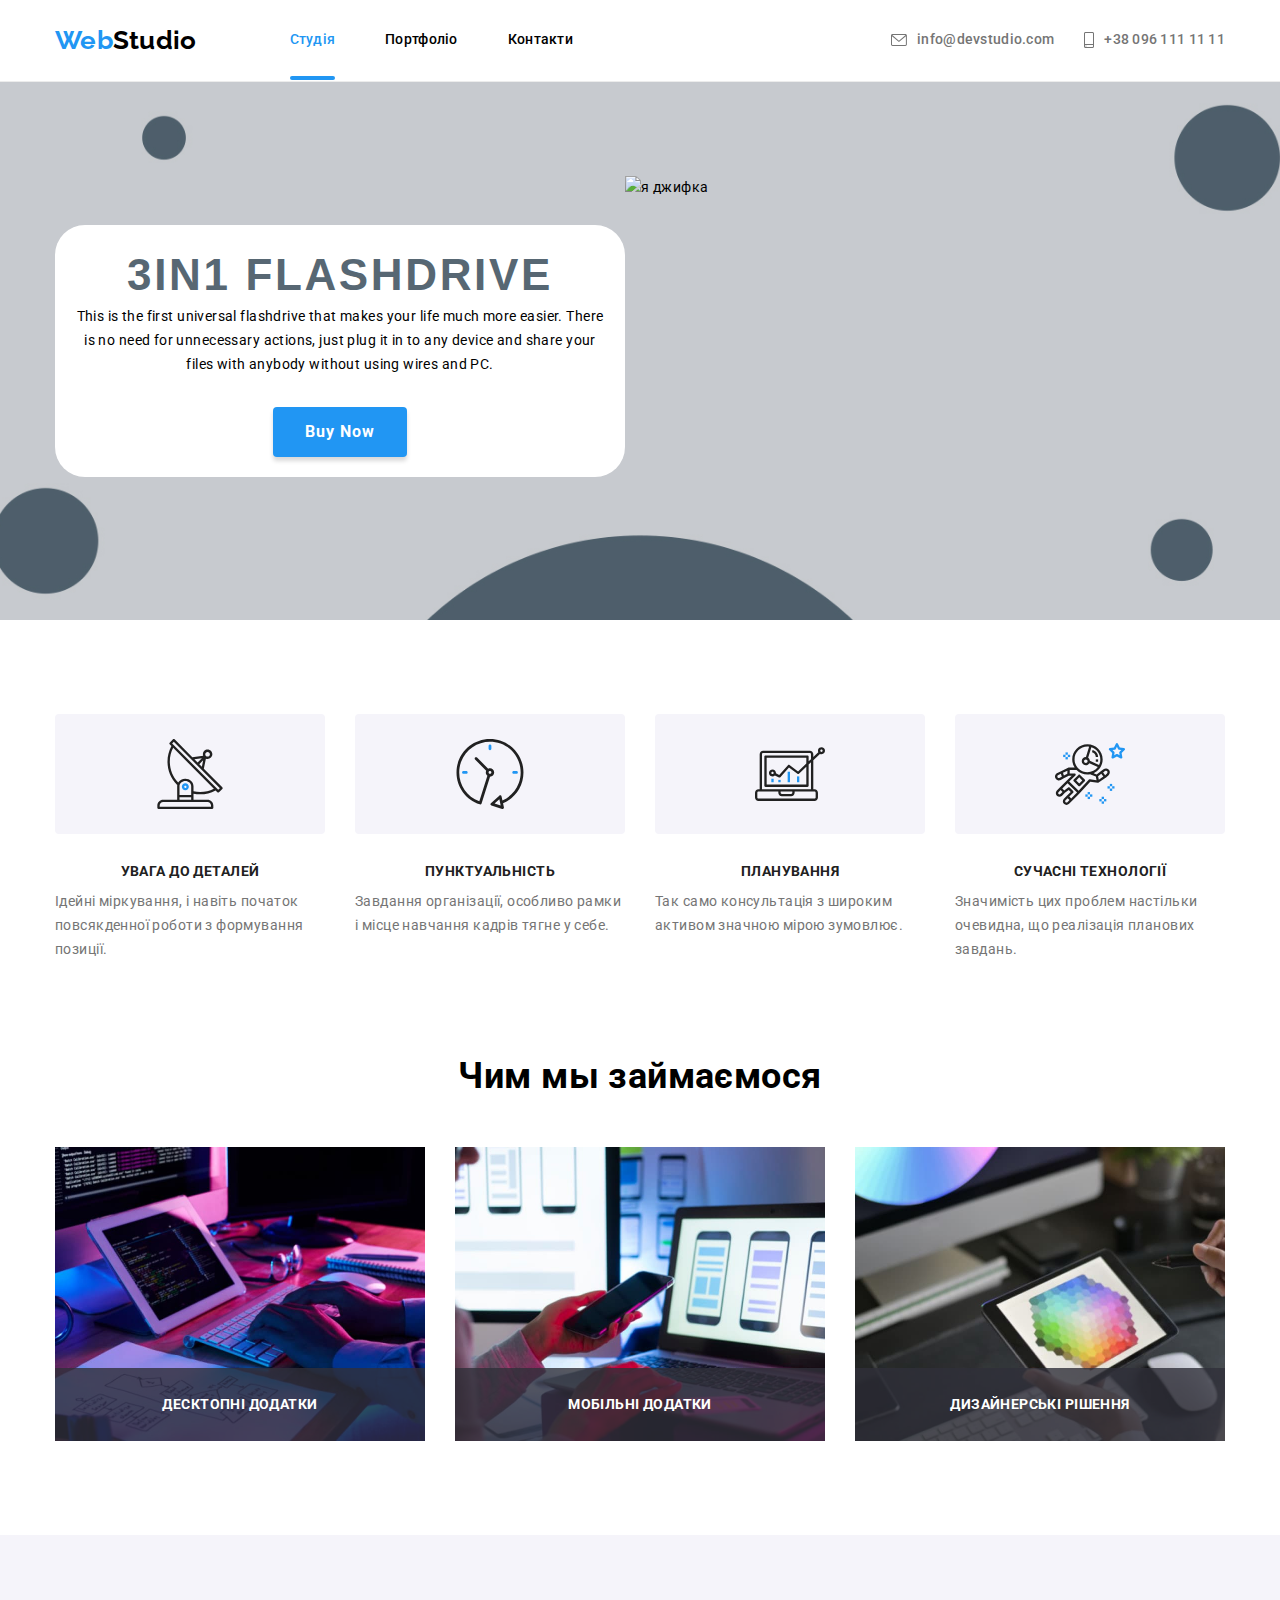
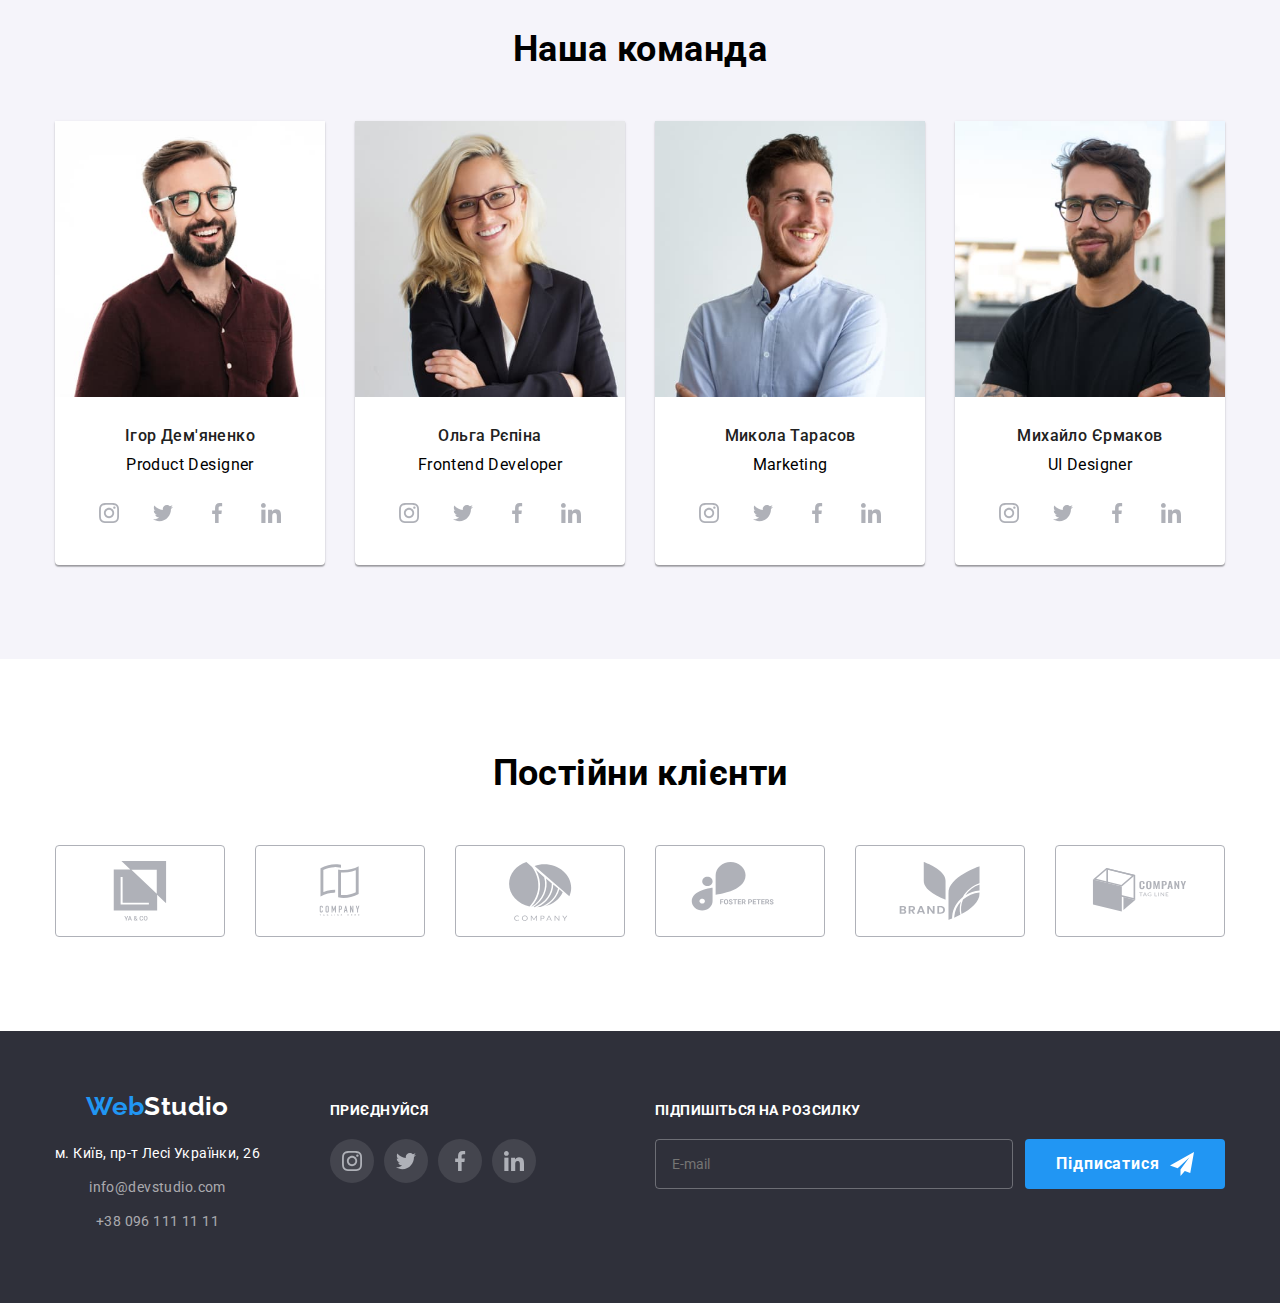
==== commit 0a912932: "переделал проект под себя" ====
--- a/index.html
+++ b/index.html
@@ -10,7 +10,10 @@
 <link rel="preconnect" href="https://fonts.gstatic.com" crossorigin>
 <link href="https://fonts.googleapis.com/css2?family=Raleway:wght@700&display=swap" rel="stylesheet" >
 <link href="https://fonts.googleapis.com/css2?family=Roboto:wght@400;500;700;900&display=swap" rel="stylesheet">
+<link href="https://fonts.googleapis.com/css2?family=Archivo&display=swap" rel="stylesheet">
+
 <link rel="stylesheet" href="https://cdnjs.cloudflare.com/ajax/libs/modern-normalize/1.1.0/modern-normalize.min.css">
+
 <link rel="stylesheet" href="./css/main.min.css">
 </head>
 <body>
@@ -42,10 +45,24 @@
     <main> 
        <!-- hero section --> 
       <section class="section hero--overlay">
-        <div class="container ">
-        <h1 class="hero__text">Ефективні рішення для вашого бізнесу</h1>
-        <button type="button" class="hero__button button" data-modal-open>Замовити послугу</button>
-      </div>
+        <div class="container container__hero">
+
+        <div class="container__hero__info">
+        <h2 class="hero__text">3in1 Flashdrive</h2>
+        <div class="banner__text">
+        <span class="banner__description">This is the first universal flashdrive that makes your life much more easier.  There is no need for unnecessary actions, just plug it in to any device and share your files with anybody without using wires and PC.</span>
+      </div>
+        <button type="button" class="hero__button button" data-modal-open>Buy Now</button>
+        </div>
+        <div class="container__hero__flesh">
+          <img src="./images/serega/TestGif.gif" height="350px"
+         alt="я джифка" >
+        </div>
+      </div>
+      </div>
+    <div>
+
+    </div>
       </section>
         <!--  feature -->
       <section class="section"> <div class="container ">
--- a/css/main.min.css
+++ b/css/main.min.css
@@ -1 +1 @@
-body{font-family:"Roboto",sans-serif;background-color:#fff;font-weight:400;font-size:14px;line-height:1.71;letter-spacing:.03em}body.is-open{overflow:hidden}h1,h2,h3,h4,h5,h6,p,ul{margin:0;padding:0}a{text-decoration:none}li{list-style:none}img{display:block}.button{font-family:"Roboto",sans-serif;cursor:pointer}.container{padding-left:15px;padding-right:15px;margin-left:auto;margin-right:auto}@media screen and (min-width: 480px){.container{width:480px}}@media screen and (min-width: 768px){.container{width:768px}}@media screen and (min-width: 1200px){.container{width:1200px}}.section{padding-top:60px;padding-bottom:60px}@media screen and (min-width: 1200px){.section{padding-top:94px;padding-bottom:94px}}.hidden{position:absolute;width:1px;height:1px;margin:-1px;border:0;padding:0;white-space:nowrap;-webkit-clip-path:inset(100%);clip-path:inset(100%);clip:rect(0 0 0 0);overflow:hidden}.title-name{color:var(--h-text-color);font-weight:700;font-size:36px;line-height:1.16;text-align:center;margin-bottom:30px}@media screen and (min-width: 1200px){.title-name{margin-bottom:50px}}.header{position:relative;border-bottom:1px solid #ececec;font-family:"Roboto";font-style:normal;font-weight:500;font-size:14px;line-height:1.14;letter-spacing:.02em}.header__container{display:-webkit-box;display:-ms-flexbox;display:flex;-webkit-box-align:center;-ms-flex-align:center;align-items:center}.navigation{display:-webkit-box;display:-ms-flexbox;display:flex;-webkit-box-align:center;-ms-flex-align:center;align-items:center}.navigation-list{display:-webkit-box;display:-ms-flexbox;display:flex;-webkit-box-align:center;-ms-flex-align:center;align-items:center}.navigation-list{display:none}@media screen and (min-width: 768px){.navigation-list{display:-webkit-box;display:-ms-flexbox;display:flex}}.navigation__item{margin-right:50px}.navigation__item:last-child{margin-right:0}.navigation__link{display:block;padding-top:32px;padding-bottom:32px;color:#000;position:relative;-webkit-transition-property:color;transition-property:color;-webkit-transition-duration:250ms;transition-duration:250ms;-webkit-transition-timing-function:cubic-bezier(0.4, 0, 0.2, 1);transition-timing-function:cubic-bezier(0.4, 0, 0.2, 1)}.navigation__link--current{color:#2196f3}.navigation__link--current::after{position:absolute;display:-webkit-box;display:-ms-flexbox;display:flex;bottom:0;right:0;content:"";width:100%;height:4px;background-color:#2196f3;border-radius:2px}.navigation__link:hover,.navigation__link:focus{color:#2196f3}.contact__link{display:-webkit-box;display:-ms-flexbox;display:flex;-webkit-box-align:center;-ms-flex-align:center;align-items:center;color:#757575;font-weight:500;font-size:14px;line-height:1.14;letter-spacing:.02em;-webkit-transition-property:color,fill;transition-property:color,fill;-webkit-transition-duration:250ms;transition-duration:250ms;-webkit-transition-timing-function:cubic-bezier(0.4, 0, 0.2, 1);transition-timing-function:cubic-bezier(0.4, 0, 0.2, 1)}.contact__link:hover,.contact__link:focus{color:#2196f3;fill:#2196f3}@media screen and (min-width: 1200px){.contact__list:last-child{margin-left:30px}}.contact__icon{margin-right:10px;fill:currentColor}.contact__icon--phone{width:10px;height:16px}.contact__icon--mail{width:16px;height:12px}.contact{display:none;color:#212121;font-weight:500;font-size:14px;line-height:1.14;letter-spacing:.02em;-webkit-transition-property:color;transition-property:color;-webkit-transition-duration:250ms;transition-duration:250ms;-webkit-transition-timing-function:cubic-bezier(0.4, 0, 0.2, 1);transition-timing-function:cubic-bezier(0.4, 0, 0.2, 1);margin-left:auto}@media screen and (min-width: 768px){.contact{display:block;position:relative}}@media screen and (min-width: 1200px){.contact{display:-webkit-box;display:-ms-flexbox;display:flex;-webkit-box-align:center;-ms-flex-align:center;align-items:center;-webkit-box-pack:center;-ms-flex-pack:center;justify-content:center}}@media screen and (min-width: 768px)and (max-width: 1199px){.contact__list:last-child{margin-top:10px}}@media screen and (min-width: 1200px){.contact__list:last-child{margin-left:30px}}.footer{padding-top:60px;padding-bottom:60px;background-color:#2f303a}@media screen and (max-width: 767px){.footer{text-align:center}}.adress{color:#fff;font-style:normal;font-weight:400;font-size:14px;line-height:1.71}.adress__group{text-align:center}@media screen and (min-width: 768px)and (max-width: 1199px){.adress__group{margin-left:76px}}.footer__link{font-style:normal;color:rgba(255,255,255,.6);font-size:14px;line-height:1.71;-webkit-transition-property:color;transition-property:color;-webkit-transition-duration:250ms;transition-duration:250ms;-webkit-transition-timing-function:cubic-bezier(0.4, 0, 0.2, 1);transition-timing-function:cubic-bezier(0.4, 0, 0.2, 1)}.footer__link:hover,.footer__link:focus{color:#2196f3;fill:#2196f3}@media screen and (max-width: 767px){.footer__list,.footer__social--group{margin-bottom:60px}.footer__social{-webkit-box-align:center;-ms-flex-align:center;align-items:center;-webkit-box-pack:center;-ms-flex-pack:center;justify-content:center}}@media screen and (min-width: 768px)and (max-width: 1199px){.footer__social--group{text-align:center;margin-left:auto;margin-right:89px}}@media screen and (min-width: 1200px){.footer__social--group{margin-left:70px}}@media screen and (min-width: 1200px){.footer__social--group{margin-left:70px}}.footer__list--item{margin-bottom:10px}.footer__list--item--item:last-child{margin-bottom:0}.footer__social,.footer__title{display:-webkit-box;display:-ms-flexbox;display:flex}.footer__title{display:inline-block;margin-bottom:20px;font-weight:700;font-size:14px;line-height:1.14;letter-spacing:.03em;text-transform:uppercase;color:#fff}@media screen and (min-width: 768px){.footer__container{display:-webkit-box;display:-ms-flexbox;display:flex;-webkit-box-align:baseline;-ms-flex-align:baseline;align-items:baseline;-ms-flex-wrap:wrap;flex-wrap:wrap}}.link__icon--footer{background-color:rgba(255,255,255,.1);fill:#fff}.link__icon--footer:focus,.link__icon--footer:hover{background-color:#2196f3;fill:#fff}@media screen and (min-width: 768px)and (max-width: 1199px){.footer__form{margin-left:auto;margin-right:auto;margin-top:60px;text-align:center}}@media screen and (min-width: 1200px){.footer__form{margin-left:auto}}.footer__form--title{margin-bottom:20px;font-weight:700;font-size:14px;line-height:1.14;letter-spacing:.03em;text-transform:uppercase;color:#fff}@media screen and (min-width: 1200px){.form{display:-webkit-box;display:-ms-flexbox;display:flex}}.form--input{min-width:300px;height:50px;padding-left:16px;padding-right:16px;border:1px solid rgba(255,255,255,.3);border-radius:4px;background-color:inherit;color:#fff;-webkit-transition:border 250ms cubic-bezier(0.4, 0, 0.2, 1);transition:border 250ms cubic-bezier(0.4, 0, 0.2, 1)}.form--input:focus{outline:none;border:1px solid #2196f3}@media screen and (min-width: 480px){.form--input{width:450px}}@media screen and (min-width: 1200px){.form--input{width:358px}}.form--icon{margin-left:10px}.logo{font-family:"Raleway",sans-serif;font-weight:700;font-size:26px;line-height:1.19}.logo--head{display:-webkit-box;display:-ms-flexbox;display:flex;color:#000;padding-top:16px;padding-bottom:16px}@media screen and (min-width: 768px){.logo--head{margin-right:87px;padding-top:26px;padding-bottom:26px}}@media screen and (min-width: 1200px){.logo--head{margin-right:93px;padding-top:25px;padding-bottom:25px}}.logo--web{color:#2196f3}.logo--footer{display:block;margin-bottom:20px;color:#fff}.button--close{display:-webkit-box;display:-ms-flexbox;display:flex;position:absolute;padding:0;-webkit-box-pack:center;-ms-flex-pack:center;justify-content:center;-webkit-box-align:center;-ms-flex-align:center;align-items:center;top:8px;right:8px;width:30px;height:30px;background-color:#fff;border:1px solid rgba(0,0,0,.1);border-radius:50%;cursor:pointer;-webkit-transition:fill 250ms cubic-bezier(0.4, 0, 0.2, 1);transition:fill 250ms cubic-bezier(0.4, 0, 0.2, 1)}.button--close:hover,.button--close:focus{fill:#2196f3}.modal__button{padding:0;width:200px;height:50px;font-weight:700;line-height:1.88;letter-spacing:.06em;font-size:16px;background-color:#2196f3;color:#fff;border-radius:4px;border:none;-webkit-transition:background-color 250ms cubic-bezier(0.4, 0, 0.2, 1),-webkit-box-shadow 250ms cubic-bezier(0.4, 0, 0.2, 1);transition:background-color 250ms cubic-bezier(0.4, 0, 0.2, 1),-webkit-box-shadow 250ms cubic-bezier(0.4, 0, 0.2, 1);transition:background-color 250ms cubic-bezier(0.4, 0, 0.2, 1),box-shadow 250ms cubic-bezier(0.4, 0, 0.2, 1);transition:background-color 250ms cubic-bezier(0.4, 0, 0.2, 1),box-shadow 250ms cubic-bezier(0.4, 0, 0.2, 1),-webkit-box-shadow 250ms cubic-bezier(0.4, 0, 0.2, 1);cursor:pointer}.modal__button:hover,.modal__button:focus{-webkit-box-shadow:0px 4px 4px rgba(0,0,0,.15);box-shadow:0px 4px 4px rgba(0,0,0,.15);background-color:#188ce8}.modal__button--position{display:-webkit-box;display:-ms-flexbox;display:flex;-webkit-box-align:center;-ms-flex-align:center;align-items:center;-webkit-box-pack:center;-ms-flex-pack:center;justify-content:center}.hero__button{margin-top:30px;padding:10px 32px;-webkit-box-shadow:0px 4px 4px rgba(0,0,0,.15);box-shadow:0px 4px 4px rgba(0,0,0,.15);border-radius:4px;border:none;background-color:#2196f3;color:#fff;font-weight:700;font-size:16px;line-height:1.87;text-align:center;letter-spacing:.06em;-webkit-transition-property:background-color;transition-property:background-color;-webkit-transition-duration:250ms;transition-duration:250ms;-webkit-transition-timing-function:cubic-bezier(0.4, 0, 0.2, 1);transition-timing-function:cubic-bezier(0.4, 0, 0.2, 1)}.hero__button:hover,.hero__button:focus{background-color:#188ce8}.button-box{display:-webkit-box;display:-ms-flexbox;display:flex;margin-bottom:40px}.button-box--list{margin-right:8px}.button-box--list:last-child{margin-right:0}@media screen and (min-width: 320px)and (max-width: 340px){.button-box--list:not(:last-child){margin-bottom:15px}}@media screen and (min-width: 341px)and (max-width: 767px){.button-box--list:nth-child(-n+5){margin-bottom:15px}}@media screen and (max-width: 767px){.button-box{-ms-flex-wrap:wrap;flex-wrap:wrap;-webkit-box-pack:start;-ms-flex-pack:start;justify-content:flex-start}}@media screen and (min-width: 768px){.button-box{-webkit-box-pack:center;-ms-flex-pack:center;justify-content:center;margin-bottom:30px}}@media screen and (min-width: 1200px){.button-box{margin-bottom:50px}}.button--filters{padding:6px 22px;background-color:#f5f4fa;font-weight:500;font-size:16px;line-height:1.62;border:none;border-radius:4px;-webkit-transition-property:background-color,color,-webkit-box-shadow;transition-property:background-color,color,-webkit-box-shadow;transition-property:background-color,color,box-shadow;transition-property:background-color,color,box-shadow,-webkit-box-shadow;-webkit-transition-duration:250ms;transition-duration:250ms;-webkit-transition-timing-function:cubic-bezier(0.4, 0, 0.2, 1);transition-timing-function:cubic-bezier(0.4, 0, 0.2, 1)}.button--filters:hover,.button--filters:focus{-webkit-box-shadow:0px 3px 1px rgba(0,0,0,.1),0px 1px 2px rgba(0,0,0,.08),0px 2px 2px rgba(0,0,0,.12);box-shadow:0px 3px 1px rgba(0,0,0,.1),0px 1px 2px rgba(0,0,0,.08),0px 2px 2px rgba(0,0,0,.12);background-color:#2196f3;color:#fff}.form--button{display:-webkit-box;display:-ms-flexbox;display:flex;-webkit-box-align:center;-ms-flex-align:center;align-items:center;-webkit-box-pack:center;-ms-flex-pack:center;justify-content:center;width:200px;height:50px;padding:0;font-weight:700;line-height:1.88;letter-spacing:.06em;font-size:16px;background-color:#2196f3;color:#fff;border-radius:4px;border:none;fill:#fff;-webkit-transition:background-color 250ms cubic-bezier(0.4, 0, 0.2, 1),-webkit-box-shadow 250ms cubic-bezier(0.4, 0, 0.2, 1);transition:background-color 250ms cubic-bezier(0.4, 0, 0.2, 1),-webkit-box-shadow 250ms cubic-bezier(0.4, 0, 0.2, 1);transition:background-color 250ms cubic-bezier(0.4, 0, 0.2, 1),box-shadow 250ms cubic-bezier(0.4, 0, 0.2, 1);transition:background-color 250ms cubic-bezier(0.4, 0, 0.2, 1),box-shadow 250ms cubic-bezier(0.4, 0, 0.2, 1),-webkit-box-shadow 250ms cubic-bezier(0.4, 0, 0.2, 1);cursor:pointer}@media screen and (max-width: 1199px){.form--button{margin-left:auto;margin-right:auto;margin-top:20px}}@media screen and (min-width: 1200px){.form--button{margin-left:12px}}.form--button:hover,.form--button:focus{-webkit-box-shadow:0px 4px 4px rgba(0,0,0,.15);box-shadow:0px 4px 4px rgba(0,0,0,.15);background-color:#188ce8}.hero--overlay{max-width:1600px;margin-left:auto;margin-right:auto;text-align:center;background-color:#2f303a;background-image:-webkit-gradient(linear, left top, right top, from(rgba(47, 48, 58, 0.4)), to(rgba(47, 48, 58, 0.4))),url(../images/backgr/hero-480.jpg);background-image:linear-gradient(to right, rgba(47, 48, 58, 0.4), rgba(47, 48, 58, 0.4)),url(../images/backgr/hero-480.jpg);background-position:center;background-repeat:no-repeat;background-size:cover}@media(min-device-pixel-ratio: 2),(-webkit-min-device-pixel-ratio: 2),(min-resolution: 192dpi),(min-resolution: 2dppx){.hero--overlay{background-image:-webkit-gradient(linear, left top, right top, from(rgba(47, 48, 58, 0.4)), to(rgba(47, 48, 58, 0.4))),url(../images/backgr/hero-480@2x.jpg);background-image:linear-gradient(to right, rgba(47, 48, 58, 0.4), rgba(47, 48, 58, 0.4)),url(../images/backgr/hero-480@2x.jpg)}}@media screen and (min-width: 768px){.hero--overlay{height:400px;padding-top:118px;padding-bottom:118px;background-image:-webkit-gradient(linear, left top, right top, from(rgba(47, 48, 58, 0.4)), to(rgba(47, 48, 58, 0.4))),url(../images/backgr/hero-768.jpg);background-image:linear-gradient(to right, rgba(47, 48, 58, 0.4), rgba(47, 48, 58, 0.4)),url(../images/backgr/hero-768.jpg)}}@media screen and (min-width: 768px)and (min-device-pixel-ratio: 2),screen and (min-width: 768px)and (-webkit-min-device-pixel-ratio: 2),screen and (min-width: 768px)and (min-resolution: 192dpi),screen and (min-width: 768px)and (min-resolution: 2dppx){.hero--overlay{background-image:-webkit-gradient(linear, left top, right top, from(rgba(47, 48, 58, 0.4)), to(rgba(47, 48, 58, 0.4))),url(../images/backgr/hero-768@2x.jpg);background-image:linear-gradient(to right, rgba(47, 48, 58, 0.4), rgba(47, 48, 58, 0.4)),url(../images/backgr/hero-768@2x.jpg)}}@media screen and (min-width: 1200px){.hero--overlay{height:600px;padding-top:200px;padding-bottom:200px;background-image:-webkit-gradient(linear, left top, right top, from(rgba(47, 48, 58, 0.4)), to(rgba(47, 48, 58, 0.4))),url(../images/backgr/hero-1200.jpg);background-image:linear-gradient(to right, rgba(47, 48, 58, 0.4), rgba(47, 48, 58, 0.4)),url(../images/backgr/hero-1200.jpg)}}@media screen and (min-width: 1200px)and (min-device-pixel-ratio: 2),screen and (min-width: 1200px)and (-webkit-min-device-pixel-ratio: 2),screen and (min-width: 1200px)and (min-resolution: 192dpi),screen and (min-width: 1200px)and (min-resolution: 2dppx){.hero--overlay{background-image:-webkit-gradient(linear, left top, right top, from(rgba(47, 48, 58, 0.4)), to(rgba(47, 48, 58, 0.4))),url(../images/backgr/hero-1200@2x.jpg);background-image:linear-gradient(to right, rgba(47, 48, 58, 0.4), rgba(47, 48, 58, 0.4)),url(../images/backgr/hero-1200@2x.jpg)}}.hero__text{margin-left:auto;margin-right:auto;margin-bottom:30px;text-align:center;font-weight:900;letter-spacing:.06em;text-transform:uppercase;color:#fff}@media screen and (max-width: 1999px){.hero__text{max-width:360px;font-size:26px;line-height:1.62}}@media screen and (min-width: 1200px){.hero__text{max-width:692px;font-size:44px;line-height:1.36}}@media screen and (min-width: 768px){.feature{display:-webkit-box;display:-ms-flexbox;display:flex;-ms-flex-wrap:wrap;flex-wrap:wrap;margin:-15px}}@media screen and (max-width: 767px){.feature__list:not(:last-child){margin-bottom:30px}}@media screen and (min-width: 768px){.feature__list{width:calc((100% - 60px)/2);margin:15px}}@media screen and (min-width: 1200px){.feature__list{width:calc((100% - 120px)/4);margin:15px}}.feature__icon{display:-webkit-box;display:-ms-flexbox;display:flex;-webkit-box-pack:center;-ms-flex-pack:center;justify-content:center;-webkit-box-align:center;-ms-flex-align:center;align-items:center;height:120px;background-color:#f5f4fa;border-radius:4px;margin-bottom:30px}.feature__text{color:#757575}.feature__title{text-align:center;margin-bottom:10px;color:#212121;font-weight:700;font-size:14px;line-height:1.14;text-transform:uppercase}.work{padding-top:0}@media screen and (max-width: 1199px){.work{display:none}}.work__title{margin-bottom:50px}.work__img{position:relative;margin-right:30px}.work__img:last-child{margin-right:0}.work__text{position:absolute;bottom:0;display:-webkit-box;display:-ms-flexbox;display:flex;-webkit-box-pack:center;-ms-flex-pack:center;justify-content:center;-webkit-box-align:center;-ms-flex-align:center;align-items:center;font-weight:700;font-size:14px;line-height:1.14;letter-spacing:.03em;text-transform:uppercase;color:#fff;background-color:rgba(47,48,58,.8);width:100%;height:25%}.work__list{display:-webkit-box;display:-ms-flexbox;display:flex}.section__team{background-color:#f5f4fa}.team__list{margin-top:50px}@media screen and (min-width: 768px){.team__list{display:-webkit-box;display:-ms-flexbox;display:flex;text-align:center;-ms-flex-wrap:wrap;flex-wrap:wrap;margin:-15px}}.team__card{padding-bottom:30px;text-align:center;-webkit-box-shadow:0px 1px 3px rgba(0,0,0,.12),0px 1px 1px rgba(0,0,0,.14),0px 2px 1px rgba(0,0,0,.2);box-shadow:0px 1px 3px rgba(0,0,0,.12),0px 1px 1px rgba(0,0,0,.14),0px 2px 1px rgba(0,0,0,.2);border-radius:0px 0px 4px 4px;background-color:#fff}@media screen and (max-width: 767px){.team__card:not(:last-child){margin-bottom:30px}}@media screen and (min-width: 768px){.team__card{width:calc((100% - 60px)/2);margin:15px}}@media screen and (min-width: 1200px){.team__card{width:calc((100% - 120px)/4)}}.team__photo{max-width:100%}@media screen and (min-width: 480px){.team__photo{width:450px}}@media screen and (min-width: 768px){.team__photo{width:354px}}@media screen and (min-width: 1200px){.team__photo{width:270px}}.team__link{display:-webkit-box;display:-ms-flexbox;display:flex;-webkit-box-pack:center;-ms-flex-pack:center;justify-content:center}.link__list:nth-child(n+2){margin-left:10px}.link__icon{display:block;display:-webkit-box;display:-ms-flexbox;display:flex;-webkit-box-pack:center;-ms-flex-pack:center;justify-content:center;-webkit-box-align:center;-ms-flex-align:center;align-items:center;margin:0px;width:44px;height:44px;border-radius:50%;fill:#afb1b8;-webkit-transition-property:background-color,fill;transition-property:background-color,fill;-webkit-transition-duration:250ms;transition-duration:250ms;-webkit-transition-timing-function:cubic-bezier(0.4, 0, 0.2, 1);transition-timing-function:cubic-bezier(0.4, 0, 0.2, 1)}.link__icon:hover,.link__icon:focus{background-color:#2196f3;fill:#fff}.team__name{margin-top:30px;margin-bottom:10px;color:#212121;font-weight:500;font-size:16px;line-height:1.18}.team__job{font-size:16px;line-height:1.18;margin-bottom:16px}.client{display:-webkit-box;display:-ms-flexbox;display:flex;-ms-flex-wrap:wrap;flex-wrap:wrap;margin:-15px}.client__link{display:block;display:-webkit-box;display:-ms-flexbox;display:flex;-webkit-box-pack:center;-ms-flex-pack:center;justify-content:center;-webkit-box-align:center;-ms-flex-align:center;align-items:center;max-width:210px;height:92px;fill:#afb1b8;border:1px solid #afb1b8;border-radius:4px;-webkit-transition-property:border-color,fill;transition-property:border-color,fill;-webkit-transition-duration:250ms;transition-duration:250ms;-webkit-transition-timing-function:cubic-bezier(0.4, 0, 0.2, 1);transition-timing-function:cubic-bezier(0.4, 0, 0.2, 1)}@media screen and (min-width: 768px){.client__link{max-width:226px}}@media screen and (min-width: 1200px){.client__link{width:170px}}.client__link:focus,.client__link:hover{fill:#2196f3;border-color:#2196f3}@media screen and (max-width: 767px){.client__list{width:calc((100% - 60px)/2);margin:15px}}@media screen and (min-width: 768px){.client__list{width:calc((100% - 90px)/3);margin:15px}}@media screen and (min-width: 1200px){.client__list{width:calc((100% - 180px)/6)}}.modal{padding:40px}.modal-form{position:absolute;top:50%;left:50%;background-color:#fff;-webkit-box-shadow:0px 1px 3px rgba(0,0,0,.12),0px 1px 1px rgba(0,0,0,.14),0px 2px 1px rgba(0,0,0,.2);box-shadow:0px 1px 3px rgba(0,0,0,.12),0px 1px 1px rgba(0,0,0,.14),0px 2px 1px rgba(0,0,0,.2);border-radius:4px;-webkit-transform:translate(-50%, -50%) scale(1);transform:translate(-50%, -50%) scale(1);-webkit-transition:-webkit-transform 250ms cubic-bezier(0.4, 0, 0.2, 1);transition:-webkit-transform 250ms cubic-bezier(0.4, 0, 0.2, 1);transition:transform 250ms cubic-bezier(0.4, 0, 0.2, 1);transition:transform 250ms cubic-bezier(0.4, 0, 0.2, 1), -webkit-transform 250ms cubic-bezier(0.4, 0, 0.2, 1)}@media screen and (min-width: 480px){.modal-form{min-width:450px;min-height:609px}}@media screen and (min-width: 1200px){.modal-form{width:528px;height:581px}}.modal__title{display:block;margin-bottom:12px;font-weight:700;font-size:20px;line-height:1.15;text-align:center;letter-spacing:.03em;color:#212121}.modal__title+.modal__title{margin-top:0}.modal__label{display:block;font-weight:400;font-size:12px;line-height:1.16;letter-spacing:.01em;color:#757575}.modal__label+.modal__label{margin-top:10px}.modal__label:focus-within .modal__input{outline:none;border:1px solid #2196f3}.modal__label:focus-within .modal__icon{fill:#2196f3}.modal__input{display:block;width:100%;height:40px;padding-left:42px;padding-right:42px;margin-top:4px;border:1px solid rgba(33,33,33,.2);border-radius:4px;-webkit-transition:border 250ms cubic-bezier(0.4, 0, 0.2, 1);transition:border 250ms cubic-bezier(0.4, 0, 0.2, 1)}.modal__input--position{position:relative}.modal__icon{position:absolute;top:50%;left:12px;-webkit-transform:translateY(-50%);transform:translateY(-50%);-webkit-transition:fill 250ms cubic-bezier(0.4, 0, 0.2, 1);transition:fill 250ms cubic-bezier(0.4, 0, 0.2, 1)}.modal__icon--vector{opacity:1;-webkit-transition:opacity 250ms cubic-bezier(0.4, 0, 0.2, 1);transition:opacity 250ms cubic-bezier(0.4, 0, 0.2, 1)}.modal__icon--check{opacity:0;-webkit-transition:opacity 250ms cubic-bezier(0.4, 0, 0.2, 1);transition:opacity 250ms cubic-bezier(0.4, 0, 0.2, 1)}.modal__input--textarea{resize:none;height:120px;padding:12px 16px}.modal__input--textarea::-webkit-input-placeholder{font-weight:400;font-size:12px;line-height:1.16;letter-spacing:.01em;color:rgba(117,117,117,.5)}.modal__input--textarea::-moz-placeholder{font-weight:400;font-size:12px;line-height:1.16;letter-spacing:.01em;color:rgba(117,117,117,.5)}.modal__input--textarea:-ms-input-placeholder{font-weight:400;font-size:12px;line-height:1.16;letter-spacing:.01em;color:rgba(117,117,117,.5)}.modal__input--textarea::-ms-input-placeholder{font-weight:400;font-size:12px;line-height:1.16;letter-spacing:.01em;color:rgba(117,117,117,.5)}.modal__input--textarea::placeholder{font-weight:400;font-size:12px;line-height:1.16;letter-spacing:.01em;color:rgba(117,117,117,.5)}.modal__label--checkbox{position:relative;display:-webkit-box;display:-ms-flexbox;display:flex;-webkit-box-align:center;-ms-flex-align:center;align-items:center;-webkit-box-pack:center;-ms-flex-pack:center;justify-content:center;font-size:12px;line-height:1.16;letter-spacing:.03em;text-align:center;margin-top:20px;margin-bottom:30px}@media screen and (min-width: 1200px){.modal__label--checkbox{font-size:14px;line-height:1.71}}.modal__input--checkbox{position:absolute;width:1px;height:1px;margin:-1px;border:0;padding:0;white-space:nowrap;-webkit-clip-path:inset(100%);clip-path:inset(100%);clip:rect(0 0 0 0);overflow:hidden}.modal__icon--check,.modal__icon--vector{position:absolute;top:50%;left:0;-webkit-transform:translateY(-50%);transform:translateY(-50%)}@media screen and (min-width: 1200px){.modal__icon--check,.modal__icon--vector{left:5px}}.modal__icon--vector{opacity:1;-webkit-transition:opacity 250ms cubic-bezier(0.4, 0, 0.2, 1);transition:opacity 250ms cubic-bezier(0.4, 0, 0.2, 1)}.modal__icon--check{opacity:0;-webkit-transition:opacity 250ms cubic-bezier(0.4, 0, 0.2, 1);transition:opacity 250ms cubic-bezier(0.4, 0, 0.2, 1)}.modal__input--checkbox:checked~.modal__icon--check{opacity:1}.modal__input--checkbox:checked~.modal__icon--vector{opacity:0}.checkbox-link{position:relative;text-decoration:none;display:block;margin-left:5px;color:#2196f3;font-size:12px;line-height:1.16;letter-spacing:.03em}.checkbox-link::after{content:"";position:absolute;left:0;bottom:0;width:100%;height:1px;background-color:#2196f3}@media screen and (min-width: 1200px){.checkbox-link::after{bottom:5px}}@media screen and (min-width: 1200px){.checkbox-link{font-size:14px;line-height:1.71}}.backdrop{position:fixed;top:0;right:0;width:100%;height:100%;background-color:rgba(0,0,0,.2);opacity:1;-webkit-transition:opacity 250ms cubic-bezier(0.4, 0, 0.2, 1);transition:opacity 250ms cubic-bezier(0.4, 0, 0.2, 1);overflow-y:scroll}.backdrop.is-hidden{opacity:0;pointer-events:none}.backdrop.is-hidden .modal{-webkit-transform:translate(-50%, -50%) scale(0.9);transform:translate(-50%, -50%) scale(0.9)}@media screen and (min-width: 768px){.card--set{gap:30px;display:-webkit-box;display:-ms-flexbox;display:flex;-ms-flex-wrap:wrap;flex-wrap:wrap}}@media screen and (max-width: 767px){.card__item:not(:last-child){margin-bottom:30px}}@media screen and (min-width: 768px){.card__item{width:calc((100% - 30px)/2)}}@media screen and (min-width: 1200px){.card__item{width:calc((100% - 60px)/3)}}.card__link{display:-webkit-box;display:-ms-flexbox;display:flex;-webkit-box-orient:vertical;-webkit-box-direction:normal;-ms-flex-direction:column;flex-direction:column;height:100%;-webkit-transition-property:-webkit-box-shadow;transition-property:-webkit-box-shadow;transition-property:box-shadow;transition-property:box-shadow, -webkit-box-shadow;-webkit-transition-duration:250ms;transition-duration:250ms;-webkit-transition-timing-function:cubic-bezier(0.4, 0, 0.2, 1);transition-timing-function:cubic-bezier(0.4, 0, 0.2, 1)}.card__link:hover,.card__link:focus{-webkit-box-shadow:0px 1px 1px rgba(0,0,0,.12),0px 4px 4px rgba(0,0,0,.06),1px 4px 6px rgba(0,0,0,.16);box-shadow:0px 1px 1px rgba(0,0,0,.12),0px 4px 4px rgba(0,0,0,.06),1px 4px 6px rgba(0,0,0,.16)}.card__thumb{position:relative;overflow:hidden}.prtf__photo{max-width:100%}@media screen and (min-width: 480px){.prtf__photo{width:450px}}@media screen and (min-width: 768px){.prtf__photo{width:354px}}@media screen and (min-width: 1200px){.prtf__photo{width:370px}}.card__thumb--descrition{position:absolute;left:0;top:0;display:-webkit-box;display:-ms-flexbox;display:flex;-webkit-box-pack:center;-ms-flex-pack:center;justify-content:center;-webkit-box-align:center;-ms-flex-align:center;align-items:center;width:100%;height:100%;padding:0 24px;-webkit-transform:translateY(101%);transform:translateY(101%);-webkit-transition:-webkit-transform 250ms cubic-bezier(0.4, 0, 0.2, 1);transition:-webkit-transform 250ms cubic-bezier(0.4, 0, 0.2, 1);transition:transform 250ms cubic-bezier(0.4, 0, 0.2, 1);transition:transform 250ms cubic-bezier(0.4, 0, 0.2, 1), -webkit-transform 250ms cubic-bezier(0.4, 0, 0.2, 1);padding:77px 24px 77px 24px;font-size:18px;line-height:1.55;letter-spacing:.03em;color:#fff;background-color:rgba(33,150,243,.9)}.card__link:hover .card__thumb--descrition,.card__link:focus .card__thumb--descrition{-webkit-transform:translateY(0);transform:translateY(0)}@media screen and (max-width: 479px){.card__thumb--descrition{padding:10px}}.card__content{-ms-flex-negative:1;flex-shrink:1;padding:20px 24px;border-top:none;border-bottom:1px solid #eee;border-left:1px solid #eee;border-right:1px solid #eee}.card__name{color:#212121;font-weight:700;font-size:18px;line-height:2;letter-spacing:.06em}.card__name--description{color:#757575;font-size:16px;line-height:1.85}.menu-toggle{position:absolute;top:15px;right:15px;display:-webkit-box;display:-ms-flexbox;display:flex;-webkit-box-align:center;-ms-flex-align:center;align-items:center;-webkit-box-pack:center;-ms-flex-pack:center;justify-content:center;margin:0;padding:0;fill:#000;background-color:#fff;cursor:pointer;border:none;border-radius:50%;outline:none;-webkit-transition:fill 250ms cubic-bezier(0.4, 0, 0.2, 1);transition:fill 250ms cubic-bezier(0.4, 0, 0.2, 1)}@media(min-width: 768px){.menu-toggle{display:none}}.menu-toggle:hover,.menu-toggle:focus{fill:#2196f3}.menu-container{position:fixed;top:0;left:0;width:100vw;height:100vh;padding:48px 40px;background-color:#fff;z-index:999;display:-webkit-box;display:-ms-flexbox;display:flex;-webkit-box-orient:vertical;-webkit-box-direction:normal;-ms-flex-direction:column;flex-direction:column;-webkit-transform:translateX(100%);transform:translateX(100%);-webkit-transition:-webkit-transform 250ms cubic-bezier(0.4, 0, 0.2, 1);transition:-webkit-transform 250ms cubic-bezier(0.4, 0, 0.2, 1);transition:transform 250ms cubic-bezier(0.4, 0, 0.2, 1);transition:transform 250ms cubic-bezier(0.4, 0, 0.2, 1), -webkit-transform 250ms cubic-bezier(0.4, 0, 0.2, 1)}.menu-container.is-open{-webkit-transform:translateX(0);transform:translateX(0)}.mobile-menu__navigation{padding:0;margin:0;list-style:none}.mobile-menu__link{display:block;padding:10px;color:#212121;text-decoration:none;font-weight:500;font-size:40px;line-height:1.17;letter-spacing:.02em;-webkit-transition:color 250ms cubic-bezier(0.4, 0, 0.2, 1);transition:color 250ms cubic-bezier(0.4, 0, 0.2, 1)}.mobile-menu__link:hover,.mobile-menu__link:focus{color:#2196f3}.mobile-contact{margin-top:auto}.mobile-contact__link{display:block;padding:10px;color:#2196f3;text-decoration:none;font-weight:500;font-size:40px;line-height:1.17;letter-spacing:.02em;-webkit-transition:color 250ms cubic-bezier(0.4, 0, 0.2, 1);transition:color 250ms cubic-bezier(0.4, 0, 0.2, 1)}.mobile-contact__link:hover,.mobile-contact__link:focus{color:#2196f3}.mobile-contact__item:last-child .mobile-contact__link{font-weight:500;font-size:24px;line-height:28px;letter-spacing:.02em;color:#757575}.mobile-socialmedia{display:-webkit-box;display:-ms-flexbox;display:flex;margin-top:auto}@media screen and (max-width: 479px){.mobile-socialmedia{-ms-flex-wrap:wrap;flex-wrap:wrap}}.mobile-socialmedia li:not(:last-child){border-right:1px solid rgba(33,33,33,.2)}.mobile-socialmedia_link{display:block;padding:5px 10px;color:#2196f3;text-decoration:none;font-weight:500;font-size:18px;line-height:1.22;letter-spacing:.02em}/*# sourceMappingURL=main.min.css.map */+body{font-family:"Roboto",sans-serif;background-color:#fff;font-weight:400;font-size:14px;line-height:1.71;letter-spacing:.03em}body.is-open{overflow:hidden}h1,h2,h3,h4,h5,h6,p,ul{margin:0;padding:0}a{text-decoration:none}li{list-style:none}img{display:block}.button{font-family:"Roboto",sans-serif;cursor:pointer}.container{padding-left:15px;padding-right:15px;margin-left:auto;margin-right:auto}@media screen and (min-width: 480px){.container{width:480px}}@media screen and (min-width: 768px){.container{width:768px}}@media screen and (min-width: 1200px){.container{width:1200px}}.section{padding-top:60px;padding-bottom:60px}@media screen and (min-width: 1200px){.section{padding-top:94px;padding-bottom:94px}}.hidden{position:absolute;width:1px;height:1px;margin:-1px;border:0;padding:0;white-space:nowrap;-webkit-clip-path:inset(100%);clip-path:inset(100%);clip:rect(0 0 0 0);overflow:hidden}.title-name{color:var(--h-text-color);font-weight:700;font-size:36px;line-height:1.16;text-align:center;margin-bottom:30px}@media screen and (min-width: 1200px){.title-name{margin-bottom:50px}}.header{position:relative;border-bottom:1px solid #ececec;font-family:"Roboto";font-style:normal;font-weight:500;font-size:14px;line-height:1.14;letter-spacing:.02em}.header__container{display:-webkit-box;display:-ms-flexbox;display:flex;-webkit-box-align:center;-ms-flex-align:center;align-items:center}.navigation{display:-webkit-box;display:-ms-flexbox;display:flex;-webkit-box-align:center;-ms-flex-align:center;align-items:center}.navigation-list{display:-webkit-box;display:-ms-flexbox;display:flex;-webkit-box-align:center;-ms-flex-align:center;align-items:center}.navigation-list{display:none}@media screen and (min-width: 768px){.navigation-list{display:-webkit-box;display:-ms-flexbox;display:flex}}.navigation__item{margin-right:50px}.navigation__item:last-child{margin-right:0}.navigation__link{display:block;padding-top:32px;padding-bottom:32px;color:#000;position:relative;-webkit-transition-property:color;transition-property:color;-webkit-transition-duration:250ms;transition-duration:250ms;-webkit-transition-timing-function:cubic-bezier(0.4, 0, 0.2, 1);transition-timing-function:cubic-bezier(0.4, 0, 0.2, 1)}.navigation__link--current{color:#2196f3}.navigation__link--current::after{position:absolute;display:-webkit-box;display:-ms-flexbox;display:flex;bottom:0;right:0;content:"";width:100%;height:4px;background-color:#2196f3;border-radius:2px}.navigation__link:hover,.navigation__link:focus{color:#2196f3}.contact__link{display:-webkit-box;display:-ms-flexbox;display:flex;-webkit-box-align:center;-ms-flex-align:center;align-items:center;color:#757575;font-weight:500;font-size:14px;line-height:1.14;letter-spacing:.02em;-webkit-transition-property:color,fill;transition-property:color,fill;-webkit-transition-duration:250ms;transition-duration:250ms;-webkit-transition-timing-function:cubic-bezier(0.4, 0, 0.2, 1);transition-timing-function:cubic-bezier(0.4, 0, 0.2, 1)}.contact__link:hover,.contact__link:focus{color:#2196f3;fill:#2196f3}@media screen and (min-width: 1200px){.contact__list:last-child{margin-left:30px}}.contact__icon{margin-right:10px;fill:currentColor}.contact__icon--phone{width:10px;height:16px}.contact__icon--mail{width:16px;height:12px}.contact{display:none;color:#212121;font-weight:500;font-size:14px;line-height:1.14;letter-spacing:.02em;-webkit-transition-property:color;transition-property:color;-webkit-transition-duration:250ms;transition-duration:250ms;-webkit-transition-timing-function:cubic-bezier(0.4, 0, 0.2, 1);transition-timing-function:cubic-bezier(0.4, 0, 0.2, 1);margin-left:auto}@media screen and (min-width: 768px){.contact{display:block;position:relative}}@media screen and (min-width: 1200px){.contact{display:-webkit-box;display:-ms-flexbox;display:flex;-webkit-box-align:center;-ms-flex-align:center;align-items:center;-webkit-box-pack:center;-ms-flex-pack:center;justify-content:center}}@media screen and (min-width: 768px)and (max-width: 1199px){.contact__list:last-child{margin-top:10px}}@media screen and (min-width: 1200px){.contact__list:last-child{margin-left:30px}}.footer{padding-top:60px;padding-bottom:60px;background-color:#2f303a}@media screen and (max-width: 767px){.footer{text-align:center}}.adress{color:#fff;font-style:normal;font-weight:400;font-size:14px;line-height:1.71}.adress__group{text-align:center}@media screen and (min-width: 768px)and (max-width: 1199px){.adress__group{margin-left:76px}}.footer__link{font-style:normal;color:rgba(255,255,255,.6);font-size:14px;line-height:1.71;-webkit-transition-property:color;transition-property:color;-webkit-transition-duration:250ms;transition-duration:250ms;-webkit-transition-timing-function:cubic-bezier(0.4, 0, 0.2, 1);transition-timing-function:cubic-bezier(0.4, 0, 0.2, 1)}.footer__link:hover,.footer__link:focus{color:#2196f3;fill:#2196f3}@media screen and (max-width: 767px){.footer__list,.footer__social--group{margin-bottom:60px}.footer__social{-webkit-box-align:center;-ms-flex-align:center;align-items:center;-webkit-box-pack:center;-ms-flex-pack:center;justify-content:center}}@media screen and (min-width: 768px)and (max-width: 1199px){.footer__social--group{text-align:center;margin-left:auto;margin-right:89px}}@media screen and (min-width: 1200px){.footer__social--group{margin-left:70px}}@media screen and (min-width: 1200px){.footer__social--group{margin-left:70px}}.footer__list--item{margin-bottom:10px}.footer__list--item--item:last-child{margin-bottom:0}.footer__social,.footer__title{display:-webkit-box;display:-ms-flexbox;display:flex}.footer__title{display:inline-block;margin-bottom:20px;font-weight:700;font-size:14px;line-height:1.14;letter-spacing:.03em;text-transform:uppercase;color:#fff}@media screen and (min-width: 768px){.footer__container{display:-webkit-box;display:-ms-flexbox;display:flex;-webkit-box-align:baseline;-ms-flex-align:baseline;align-items:baseline;-ms-flex-wrap:wrap;flex-wrap:wrap}}.link__icon--footer{background-color:rgba(255,255,255,.1);fill:#fff}.link__icon--footer:focus,.link__icon--footer:hover{background-color:#2196f3;fill:#fff}@media screen and (min-width: 768px)and (max-width: 1199px){.footer__form{margin-left:auto;margin-right:auto;margin-top:60px;text-align:center}}@media screen and (min-width: 1200px){.footer__form{margin-left:auto}}.footer__form--title{margin-bottom:20px;font-weight:700;font-size:14px;line-height:1.14;letter-spacing:.03em;text-transform:uppercase;color:#fff}@media screen and (min-width: 1200px){.form{display:-webkit-box;display:-ms-flexbox;display:flex}}.form--input{min-width:300px;height:50px;padding-left:16px;padding-right:16px;border:1px solid rgba(255,255,255,.3);border-radius:4px;background-color:inherit;color:#fff;-webkit-transition:border 250ms cubic-bezier(0.4, 0, 0.2, 1);transition:border 250ms cubic-bezier(0.4, 0, 0.2, 1)}.form--input:focus{outline:none;border:1px solid #2196f3}@media screen and (min-width: 480px){.form--input{width:450px}}@media screen and (min-width: 1200px){.form--input{width:358px}}.form--icon{margin-left:10px}.logo{font-family:"Raleway",sans-serif;font-weight:700;font-size:26px;line-height:1.19}.logo--head{display:-webkit-box;display:-ms-flexbox;display:flex;color:#000;padding-top:16px;padding-bottom:16px}@media screen and (min-width: 768px){.logo--head{margin-right:87px;padding-top:26px;padding-bottom:26px}}@media screen and (min-width: 1200px){.logo--head{margin-right:93px;padding-top:25px;padding-bottom:25px}}.logo--web{color:#2196f3}.logo--footer{display:block;margin-bottom:20px;color:#fff}.button--close{display:-webkit-box;display:-ms-flexbox;display:flex;position:absolute;padding:0;-webkit-box-pack:center;-ms-flex-pack:center;justify-content:center;-webkit-box-align:center;-ms-flex-align:center;align-items:center;top:8px;right:8px;width:30px;height:30px;background-color:#fff;border:1px solid rgba(0,0,0,.1);border-radius:50%;cursor:pointer;-webkit-transition:fill 250ms cubic-bezier(0.4, 0, 0.2, 1);transition:fill 250ms cubic-bezier(0.4, 0, 0.2, 1)}.button--close:hover,.button--close:focus{fill:#2196f3}.modal__button{padding:0;width:200px;height:50px;font-weight:700;line-height:1.88;letter-spacing:.06em;font-size:16px;background-color:#2196f3;color:#fff;border-radius:4px;border:none;-webkit-transition:background-color 250ms cubic-bezier(0.4, 0, 0.2, 1),-webkit-box-shadow 250ms cubic-bezier(0.4, 0, 0.2, 1);transition:background-color 250ms cubic-bezier(0.4, 0, 0.2, 1),-webkit-box-shadow 250ms cubic-bezier(0.4, 0, 0.2, 1);transition:background-color 250ms cubic-bezier(0.4, 0, 0.2, 1),box-shadow 250ms cubic-bezier(0.4, 0, 0.2, 1);transition:background-color 250ms cubic-bezier(0.4, 0, 0.2, 1),box-shadow 250ms cubic-bezier(0.4, 0, 0.2, 1),-webkit-box-shadow 250ms cubic-bezier(0.4, 0, 0.2, 1);cursor:pointer}.modal__button:hover,.modal__button:focus{-webkit-box-shadow:0px 4px 4px rgba(0,0,0,.15);box-shadow:0px 4px 4px rgba(0,0,0,.15);background-color:#188ce8}.modal__button--position{display:-webkit-box;display:-ms-flexbox;display:flex;-webkit-box-align:center;-ms-flex-align:center;align-items:center;-webkit-box-pack:center;-ms-flex-pack:center;justify-content:center}.hero__button{margin-top:30px;padding:10px 32px;-webkit-box-shadow:0px 4px 4px rgba(0,0,0,.15);box-shadow:0px 4px 4px rgba(0,0,0,.15);border-radius:4px;border:none;background-color:#2196f3;color:#fff;font-weight:700;font-size:16px;line-height:1.87;text-align:center;letter-spacing:.06em;-webkit-transition-property:background-color;transition-property:background-color;-webkit-transition-duration:250ms;transition-duration:250ms;-webkit-transition-timing-function:cubic-bezier(0.4, 0, 0.2, 1);transition-timing-function:cubic-bezier(0.4, 0, 0.2, 1)}.hero__button:hover,.hero__button:focus{background-color:#188ce8}.button-box{display:-webkit-box;display:-ms-flexbox;display:flex;margin-bottom:40px}.button-box--list{margin-right:8px}.button-box--list:last-child{margin-right:0}@media screen and (min-width: 320px)and (max-width: 340px){.button-box--list:not(:last-child){margin-bottom:15px}}@media screen and (min-width: 341px)and (max-width: 767px){.button-box--list:nth-child(-n+5){margin-bottom:15px}}@media screen and (max-width: 767px){.button-box{-ms-flex-wrap:wrap;flex-wrap:wrap;-webkit-box-pack:start;-ms-flex-pack:start;justify-content:flex-start}}@media screen and (min-width: 768px){.button-box{-webkit-box-pack:center;-ms-flex-pack:center;justify-content:center;margin-bottom:30px}}@media screen and (min-width: 1200px){.button-box{margin-bottom:50px}}.button--filters{padding:6px 22px;background-color:#f5f4fa;font-weight:500;font-size:16px;line-height:1.62;border:none;border-radius:4px;-webkit-transition-property:background-color,color,-webkit-box-shadow;transition-property:background-color,color,-webkit-box-shadow;transition-property:background-color,color,box-shadow;transition-property:background-color,color,box-shadow,-webkit-box-shadow;-webkit-transition-duration:250ms;transition-duration:250ms;-webkit-transition-timing-function:cubic-bezier(0.4, 0, 0.2, 1);transition-timing-function:cubic-bezier(0.4, 0, 0.2, 1)}.button--filters:hover,.button--filters:focus{-webkit-box-shadow:0px 3px 1px rgba(0,0,0,.1),0px 1px 2px rgba(0,0,0,.08),0px 2px 2px rgba(0,0,0,.12);box-shadow:0px 3px 1px rgba(0,0,0,.1),0px 1px 2px rgba(0,0,0,.08),0px 2px 2px rgba(0,0,0,.12);background-color:#2196f3;color:#fff}.form--button{display:-webkit-box;display:-ms-flexbox;display:flex;-webkit-box-align:center;-ms-flex-align:center;align-items:center;-webkit-box-pack:center;-ms-flex-pack:center;justify-content:center;width:200px;height:50px;padding:0;font-weight:700;line-height:1.88;letter-spacing:.06em;font-size:16px;background-color:#2196f3;color:#fff;border-radius:4px;border:none;fill:#fff;-webkit-transition:background-color 250ms cubic-bezier(0.4, 0, 0.2, 1),-webkit-box-shadow 250ms cubic-bezier(0.4, 0, 0.2, 1);transition:background-color 250ms cubic-bezier(0.4, 0, 0.2, 1),-webkit-box-shadow 250ms cubic-bezier(0.4, 0, 0.2, 1);transition:background-color 250ms cubic-bezier(0.4, 0, 0.2, 1),box-shadow 250ms cubic-bezier(0.4, 0, 0.2, 1);transition:background-color 250ms cubic-bezier(0.4, 0, 0.2, 1),box-shadow 250ms cubic-bezier(0.4, 0, 0.2, 1),-webkit-box-shadow 250ms cubic-bezier(0.4, 0, 0.2, 1);cursor:pointer}@media screen and (max-width: 1199px){.form--button{margin-left:auto;margin-right:auto;margin-top:20px}}@media screen and (min-width: 1200px){.form--button{margin-left:12px}}.form--button:hover,.form--button:focus{-webkit-box-shadow:0px 4px 4px rgba(0,0,0,.15);box-shadow:0px 4px 4px rgba(0,0,0,.15);background-color:#188ce8}.hero--overlay{display:-webkit-box;display:-ms-flexbox;display:flex;margin-left:auto;margin-right:auto;text-align:center;position:relative;background-image:url(../../images/serega/BG_Flash0.jpg);background-position:center;background-repeat:no-repeat;background-size:cover}.container__hero{-webkit-box-orient:horizontal;-webkit-box-direction:normal;-ms-flex-direction:row;flex-direction:row;display:-webkit-box;display:-ms-flexbox;display:flex;-webkit-box-align:center;-ms-flex-align:center;align-items:center}@media screen and (max-width: 768px){.container__hero{-webkit-box-orient:vertical;-webkit-box-direction:reverse;-ms-flex-direction:column-reverse;flex-direction:column-reverse}}.container__hero__info{background-color:#fff;padding:20px;border-radius:30px}@media screen and (min-width: 1200px){.container__hero__info{max-width:570px}}.hero__text{font-family:"Archivo,",sans-serif;margin-left:auto;margin-right:auto;text-align:center;font-weight:900;letter-spacing:.06em;text-transform:uppercase;color:#576773}@media screen and (max-width: 1999px){.hero__text{max-width:360px;font-size:26px;line-height:1.62}}@media screen and (min-width: 1200px){.hero__text{max-width:692px;font-size:44px;line-height:1.36}}@media screen and (min-width: 768px){.feature{display:-webkit-box;display:-ms-flexbox;display:flex;-ms-flex-wrap:wrap;flex-wrap:wrap;margin:-15px}}@media screen and (max-width: 767px){.feature__list:not(:last-child){margin-bottom:30px}}@media screen and (min-width: 768px){.feature__list{width:calc((100% - 60px)/2);margin:15px}}@media screen and (min-width: 1200px){.feature__list{width:calc((100% - 120px)/4);margin:15px}}.feature__icon{display:-webkit-box;display:-ms-flexbox;display:flex;-webkit-box-pack:center;-ms-flex-pack:center;justify-content:center;-webkit-box-align:center;-ms-flex-align:center;align-items:center;height:120px;background-color:#f5f4fa;border-radius:4px;margin-bottom:30px}.feature__text{color:#757575}.feature__title{text-align:center;margin-bottom:10px;color:#212121;font-weight:700;font-size:14px;line-height:1.14;text-transform:uppercase}.work{padding-top:0}@media screen and (max-width: 1199px){.work{display:none}}.work__title{margin-bottom:50px}.work__img{position:relative;margin-right:30px}.work__img:last-child{margin-right:0}.work__text{position:absolute;bottom:0;display:-webkit-box;display:-ms-flexbox;display:flex;-webkit-box-pack:center;-ms-flex-pack:center;justify-content:center;-webkit-box-align:center;-ms-flex-align:center;align-items:center;font-weight:700;font-size:14px;line-height:1.14;letter-spacing:.03em;text-transform:uppercase;color:#fff;background-color:rgba(47,48,58,.8);width:100%;height:25%}.work__list{display:-webkit-box;display:-ms-flexbox;display:flex}.section__team{background-color:#f5f4fa}.team__list{margin-top:50px}@media screen and (min-width: 768px){.team__list{display:-webkit-box;display:-ms-flexbox;display:flex;text-align:center;-ms-flex-wrap:wrap;flex-wrap:wrap;margin:-15px}}.team__card{padding-bottom:30px;text-align:center;-webkit-box-shadow:0px 1px 3px rgba(0,0,0,.12),0px 1px 1px rgba(0,0,0,.14),0px 2px 1px rgba(0,0,0,.2);box-shadow:0px 1px 3px rgba(0,0,0,.12),0px 1px 1px rgba(0,0,0,.14),0px 2px 1px rgba(0,0,0,.2);border-radius:0px 0px 4px 4px;background-color:#fff}@media screen and (max-width: 767px){.team__card:not(:last-child){margin-bottom:30px}}@media screen and (min-width: 768px){.team__card{width:calc((100% - 60px)/2);margin:15px}}@media screen and (min-width: 1200px){.team__card{width:calc((100% - 120px)/4)}}.team__photo{max-width:100%}@media screen and (min-width: 480px){.team__photo{width:450px}}@media screen and (min-width: 768px){.team__photo{width:354px}}@media screen and (min-width: 1200px){.team__photo{width:270px}}.team__link{display:-webkit-box;display:-ms-flexbox;display:flex;-webkit-box-pack:center;-ms-flex-pack:center;justify-content:center}.link__list:nth-child(n+2){margin-left:10px}.link__icon{display:block;display:-webkit-box;display:-ms-flexbox;display:flex;-webkit-box-pack:center;-ms-flex-pack:center;justify-content:center;-webkit-box-align:center;-ms-flex-align:center;align-items:center;margin:0px;width:44px;height:44px;border-radius:50%;fill:#afb1b8;-webkit-transition-property:background-color,fill;transition-property:background-color,fill;-webkit-transition-duration:250ms;transition-duration:250ms;-webkit-transition-timing-function:cubic-bezier(0.4, 0, 0.2, 1);transition-timing-function:cubic-bezier(0.4, 0, 0.2, 1)}.link__icon:hover,.link__icon:focus{background-color:#2196f3;fill:#fff}.team__name{margin-top:30px;margin-bottom:10px;color:#212121;font-weight:500;font-size:16px;line-height:1.18}.team__job{font-size:16px;line-height:1.18;margin-bottom:16px}.client{display:-webkit-box;display:-ms-flexbox;display:flex;-ms-flex-wrap:wrap;flex-wrap:wrap;margin:-15px}.client__link{display:block;display:-webkit-box;display:-ms-flexbox;display:flex;-webkit-box-pack:center;-ms-flex-pack:center;justify-content:center;-webkit-box-align:center;-ms-flex-align:center;align-items:center;max-width:210px;height:92px;fill:#afb1b8;border:1px solid #afb1b8;border-radius:4px;-webkit-transition-property:border-color,fill;transition-property:border-color,fill;-webkit-transition-duration:250ms;transition-duration:250ms;-webkit-transition-timing-function:cubic-bezier(0.4, 0, 0.2, 1);transition-timing-function:cubic-bezier(0.4, 0, 0.2, 1)}@media screen and (min-width: 768px){.client__link{max-width:226px}}@media screen and (min-width: 1200px){.client__link{width:170px}}.client__link:focus,.client__link:hover{fill:#2196f3;border-color:#2196f3}@media screen and (max-width: 767px){.client__list{width:calc((100% - 60px)/2);margin:15px}}@media screen and (min-width: 768px){.client__list{width:calc((100% - 90px)/3);margin:15px}}@media screen and (min-width: 1200px){.client__list{width:calc((100% - 180px)/6)}}.modal{padding:40px}.modal-form{position:absolute;top:50%;left:50%;background-color:#fff;-webkit-box-shadow:0px 1px 3px rgba(0,0,0,.12),0px 1px 1px rgba(0,0,0,.14),0px 2px 1px rgba(0,0,0,.2);box-shadow:0px 1px 3px rgba(0,0,0,.12),0px 1px 1px rgba(0,0,0,.14),0px 2px 1px rgba(0,0,0,.2);border-radius:4px;-webkit-transform:translate(-50%, -50%) scale(1);transform:translate(-50%, -50%) scale(1);-webkit-transition:-webkit-transform 250ms cubic-bezier(0.4, 0, 0.2, 1);transition:-webkit-transform 250ms cubic-bezier(0.4, 0, 0.2, 1);transition:transform 250ms cubic-bezier(0.4, 0, 0.2, 1);transition:transform 250ms cubic-bezier(0.4, 0, 0.2, 1), -webkit-transform 250ms cubic-bezier(0.4, 0, 0.2, 1)}@media screen and (min-width: 480px){.modal-form{min-width:450px;min-height:609px}}@media screen and (min-width: 1200px){.modal-form{width:528px;height:581px}}.modal__title{display:block;margin-bottom:12px;font-weight:700;font-size:20px;line-height:1.15;text-align:center;letter-spacing:.03em;color:#212121}.modal__title+.modal__title{margin-top:0}.modal__label{display:block;font-weight:400;font-size:12px;line-height:1.16;letter-spacing:.01em;color:#757575}.modal__label+.modal__label{margin-top:10px}.modal__label:focus-within .modal__input{outline:none;border:1px solid #2196f3}.modal__label:focus-within .modal__icon{fill:#2196f3}.modal__input{display:block;width:100%;height:40px;padding-left:42px;padding-right:42px;margin-top:4px;border:1px solid rgba(33,33,33,.2);border-radius:4px;-webkit-transition:border 250ms cubic-bezier(0.4, 0, 0.2, 1);transition:border 250ms cubic-bezier(0.4, 0, 0.2, 1)}.modal__input--position{position:relative}.modal__icon{position:absolute;top:50%;left:12px;-webkit-transform:translateY(-50%);transform:translateY(-50%);-webkit-transition:fill 250ms cubic-bezier(0.4, 0, 0.2, 1);transition:fill 250ms cubic-bezier(0.4, 0, 0.2, 1)}.modal__icon--vector{opacity:1;-webkit-transition:opacity 250ms cubic-bezier(0.4, 0, 0.2, 1);transition:opacity 250ms cubic-bezier(0.4, 0, 0.2, 1)}.modal__icon--check{opacity:0;-webkit-transition:opacity 250ms cubic-bezier(0.4, 0, 0.2, 1);transition:opacity 250ms cubic-bezier(0.4, 0, 0.2, 1)}.modal__input--textarea{resize:none;height:120px;padding:12px 16px}.modal__input--textarea::-webkit-input-placeholder{font-weight:400;font-size:12px;line-height:1.16;letter-spacing:.01em;color:rgba(117,117,117,.5)}.modal__input--textarea::-moz-placeholder{font-weight:400;font-size:12px;line-height:1.16;letter-spacing:.01em;color:rgba(117,117,117,.5)}.modal__input--textarea:-ms-input-placeholder{font-weight:400;font-size:12px;line-height:1.16;letter-spacing:.01em;color:rgba(117,117,117,.5)}.modal__input--textarea::-ms-input-placeholder{font-weight:400;font-size:12px;line-height:1.16;letter-spacing:.01em;color:rgba(117,117,117,.5)}.modal__input--textarea::placeholder{font-weight:400;font-size:12px;line-height:1.16;letter-spacing:.01em;color:rgba(117,117,117,.5)}.modal__label--checkbox{position:relative;display:-webkit-box;display:-ms-flexbox;display:flex;-webkit-box-align:center;-ms-flex-align:center;align-items:center;-webkit-box-pack:center;-ms-flex-pack:center;justify-content:center;font-size:12px;line-height:1.16;letter-spacing:.03em;text-align:center;margin-top:20px;margin-bottom:30px}@media screen and (min-width: 1200px){.modal__label--checkbox{font-size:14px;line-height:1.71}}.modal__input--checkbox{position:absolute;width:1px;height:1px;margin:-1px;border:0;padding:0;white-space:nowrap;-webkit-clip-path:inset(100%);clip-path:inset(100%);clip:rect(0 0 0 0);overflow:hidden}.modal__icon--check,.modal__icon--vector{position:absolute;top:50%;left:0;-webkit-transform:translateY(-50%);transform:translateY(-50%)}@media screen and (min-width: 1200px){.modal__icon--check,.modal__icon--vector{left:5px}}.modal__icon--vector{opacity:1;-webkit-transition:opacity 250ms cubic-bezier(0.4, 0, 0.2, 1);transition:opacity 250ms cubic-bezier(0.4, 0, 0.2, 1)}.modal__icon--check{opacity:0;-webkit-transition:opacity 250ms cubic-bezier(0.4, 0, 0.2, 1);transition:opacity 250ms cubic-bezier(0.4, 0, 0.2, 1)}.modal__input--checkbox:checked~.modal__icon--check{opacity:1}.modal__input--checkbox:checked~.modal__icon--vector{opacity:0}.checkbox-link{position:relative;text-decoration:none;display:block;margin-left:5px;color:#2196f3;font-size:12px;line-height:1.16;letter-spacing:.03em}.checkbox-link::after{content:"";position:absolute;left:0;bottom:0;width:100%;height:1px;background-color:#2196f3}@media screen and (min-width: 1200px){.checkbox-link::after{bottom:5px}}@media screen and (min-width: 1200px){.checkbox-link{font-size:14px;line-height:1.71}}.backdrop{position:fixed;top:0;right:0;width:100%;height:100%;background-color:rgba(0,0,0,.2);opacity:1;-webkit-transition:opacity 250ms cubic-bezier(0.4, 0, 0.2, 1);transition:opacity 250ms cubic-bezier(0.4, 0, 0.2, 1);overflow-y:scroll}.backdrop.is-hidden{opacity:0;pointer-events:none}.backdrop.is-hidden .modal{-webkit-transform:translate(-50%, -50%) scale(0.9);transform:translate(-50%, -50%) scale(0.9)}@media screen and (min-width: 768px){.card--set{gap:30px;display:-webkit-box;display:-ms-flexbox;display:flex;-ms-flex-wrap:wrap;flex-wrap:wrap}}@media screen and (max-width: 767px){.card__item:not(:last-child){margin-bottom:30px}}@media screen and (min-width: 768px){.card__item{width:calc((100% - 30px)/2)}}@media screen and (min-width: 1200px){.card__item{width:calc((100% - 60px)/3)}}.card__link{display:-webkit-box;display:-ms-flexbox;display:flex;-webkit-box-orient:vertical;-webkit-box-direction:normal;-ms-flex-direction:column;flex-direction:column;height:100%;-webkit-transition-property:-webkit-box-shadow;transition-property:-webkit-box-shadow;transition-property:box-shadow;transition-property:box-shadow, -webkit-box-shadow;-webkit-transition-duration:250ms;transition-duration:250ms;-webkit-transition-timing-function:cubic-bezier(0.4, 0, 0.2, 1);transition-timing-function:cubic-bezier(0.4, 0, 0.2, 1)}.card__link:hover,.card__link:focus{-webkit-box-shadow:0px 1px 1px rgba(0,0,0,.12),0px 4px 4px rgba(0,0,0,.06),1px 4px 6px rgba(0,0,0,.16);box-shadow:0px 1px 1px rgba(0,0,0,.12),0px 4px 4px rgba(0,0,0,.06),1px 4px 6px rgba(0,0,0,.16)}.card__thumb{position:relative;overflow:hidden}.prtf__photo{max-width:100%}@media screen and (min-width: 480px){.prtf__photo{width:450px}}@media screen and (min-width: 768px){.prtf__photo{width:354px}}@media screen and (min-width: 1200px){.prtf__photo{width:370px}}.card__thumb--descrition{position:absolute;left:0;top:0;display:-webkit-box;display:-ms-flexbox;display:flex;-webkit-box-pack:center;-ms-flex-pack:center;justify-content:center;-webkit-box-align:center;-ms-flex-align:center;align-items:center;width:100%;height:100%;padding:0 24px;-webkit-transform:translateY(101%);transform:translateY(101%);-webkit-transition:-webkit-transform 250ms cubic-bezier(0.4, 0, 0.2, 1);transition:-webkit-transform 250ms cubic-bezier(0.4, 0, 0.2, 1);transition:transform 250ms cubic-bezier(0.4, 0, 0.2, 1);transition:transform 250ms cubic-bezier(0.4, 0, 0.2, 1), -webkit-transform 250ms cubic-bezier(0.4, 0, 0.2, 1);padding:77px 24px 77px 24px;font-size:18px;line-height:1.55;letter-spacing:.03em;color:#fff;background-color:rgba(33,150,243,.9)}.card__link:hover .card__thumb--descrition,.card__link:focus .card__thumb--descrition{-webkit-transform:translateY(0);transform:translateY(0)}@media screen and (max-width: 479px){.card__thumb--descrition{padding:10px}}.card__content{-ms-flex-negative:1;flex-shrink:1;padding:20px 24px;border-top:none;border-bottom:1px solid #eee;border-left:1px solid #eee;border-right:1px solid #eee}.card__name{color:#212121;font-weight:700;font-size:18px;line-height:2;letter-spacing:.06em}.card__name--description{color:#757575;font-size:16px;line-height:1.85}.menu-toggle{position:absolute;top:15px;right:15px;display:-webkit-box;display:-ms-flexbox;display:flex;-webkit-box-align:center;-ms-flex-align:center;align-items:center;-webkit-box-pack:center;-ms-flex-pack:center;justify-content:center;margin:0;padding:0;fill:#000;background-color:#fff;cursor:pointer;border:none;border-radius:50%;outline:none;-webkit-transition:fill 250ms cubic-bezier(0.4, 0, 0.2, 1);transition:fill 250ms cubic-bezier(0.4, 0, 0.2, 1)}@media(min-width: 768px){.menu-toggle{display:none}}.menu-toggle:hover,.menu-toggle:focus{fill:#2196f3}.menu-container{position:fixed;top:0;left:0;width:100vw;height:100vh;padding:48px 40px;background-color:#fff;z-index:999;display:-webkit-box;display:-ms-flexbox;display:flex;-webkit-box-orient:vertical;-webkit-box-direction:normal;-ms-flex-direction:column;flex-direction:column;-webkit-transform:translateX(100%);transform:translateX(100%);-webkit-transition:-webkit-transform 250ms cubic-bezier(0.4, 0, 0.2, 1);transition:-webkit-transform 250ms cubic-bezier(0.4, 0, 0.2, 1);transition:transform 250ms cubic-bezier(0.4, 0, 0.2, 1);transition:transform 250ms cubic-bezier(0.4, 0, 0.2, 1), -webkit-transform 250ms cubic-bezier(0.4, 0, 0.2, 1)}.menu-container.is-open{-webkit-transform:translateX(0);transform:translateX(0)}.mobile-menu__navigation{padding:0;margin:0;list-style:none}.mobile-menu__link{display:block;padding:10px;color:#212121;text-decoration:none;font-weight:500;font-size:40px;line-height:1.17;letter-spacing:.02em;-webkit-transition:color 250ms cubic-bezier(0.4, 0, 0.2, 1);transition:color 250ms cubic-bezier(0.4, 0, 0.2, 1)}.mobile-menu__link:hover,.mobile-menu__link:focus{color:#2196f3}.mobile-contact{margin-top:auto}.mobile-contact__link{display:block;padding:10px;color:#2196f3;text-decoration:none;font-weight:500;font-size:40px;line-height:1.17;letter-spacing:.02em;-webkit-transition:color 250ms cubic-bezier(0.4, 0, 0.2, 1);transition:color 250ms cubic-bezier(0.4, 0, 0.2, 1)}.mobile-contact__link:hover,.mobile-contact__link:focus{color:#2196f3}.mobile-contact__item:last-child .mobile-contact__link{font-weight:500;font-size:24px;line-height:28px;letter-spacing:.02em;color:#757575}.mobile-socialmedia{display:-webkit-box;display:-ms-flexbox;display:flex;margin-top:auto}@media screen and (max-width: 479px){.mobile-socialmedia{-ms-flex-wrap:wrap;flex-wrap:wrap}}.mobile-socialmedia li:not(:last-child){border-right:1px solid rgba(33,33,33,.2)}.mobile-socialmedia_link{display:block;padding:5px 10px;color:#2196f3;text-decoration:none;font-weight:500;font-size:18px;line-height:1.22;letter-spacing:.02em}/*# sourceMappingURL=main.min.css.map */